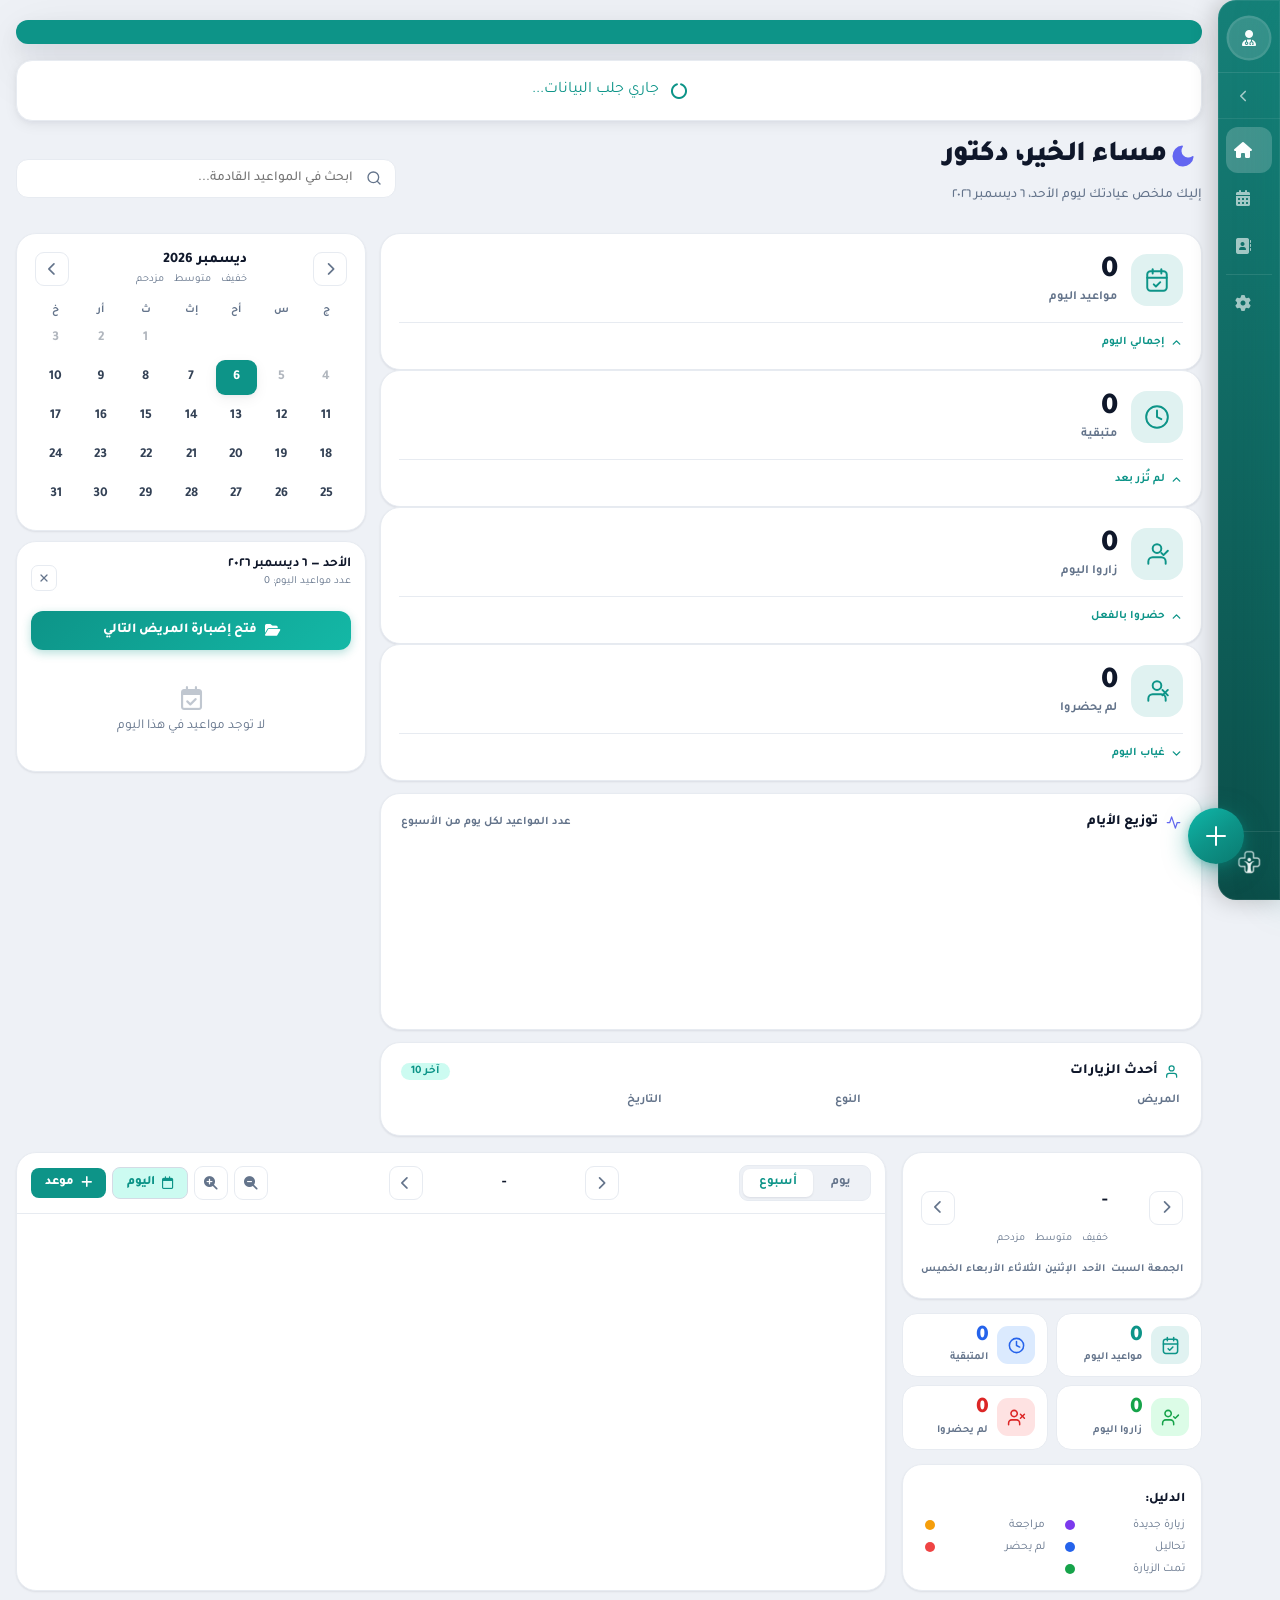
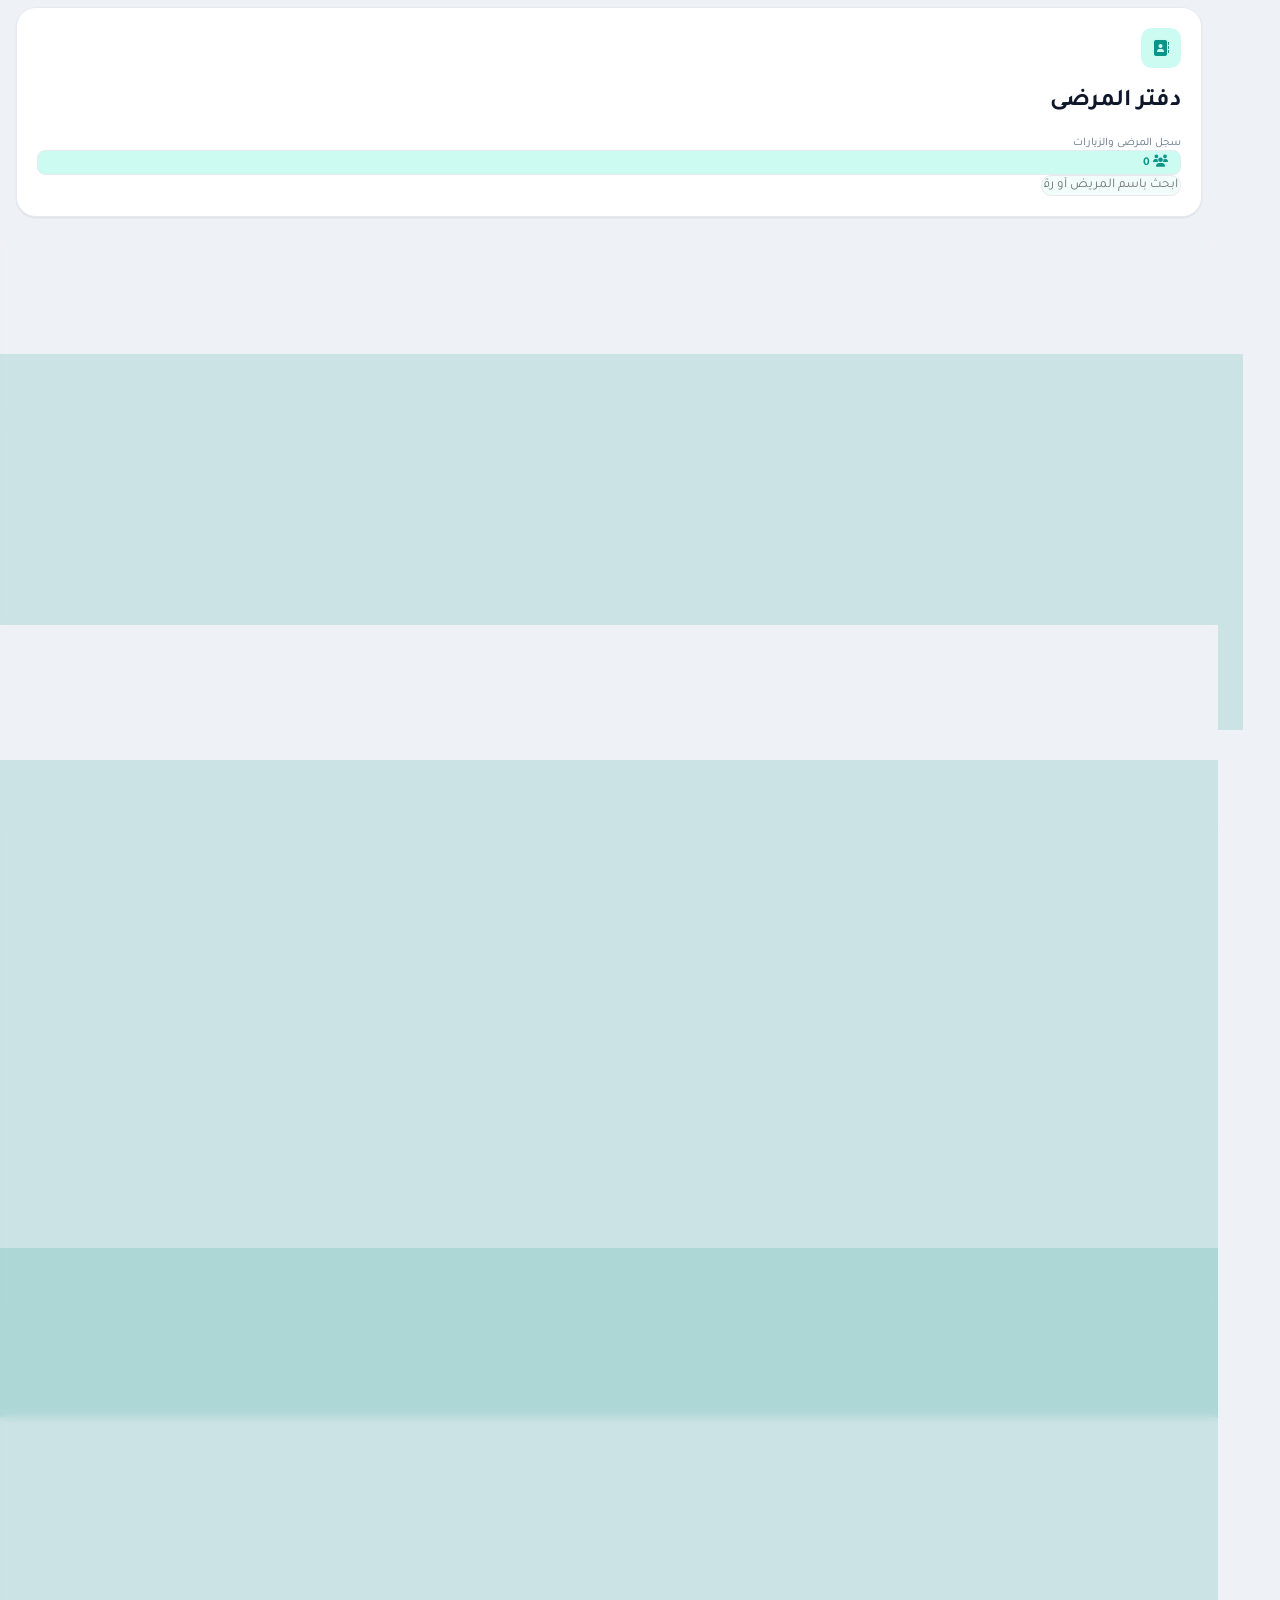
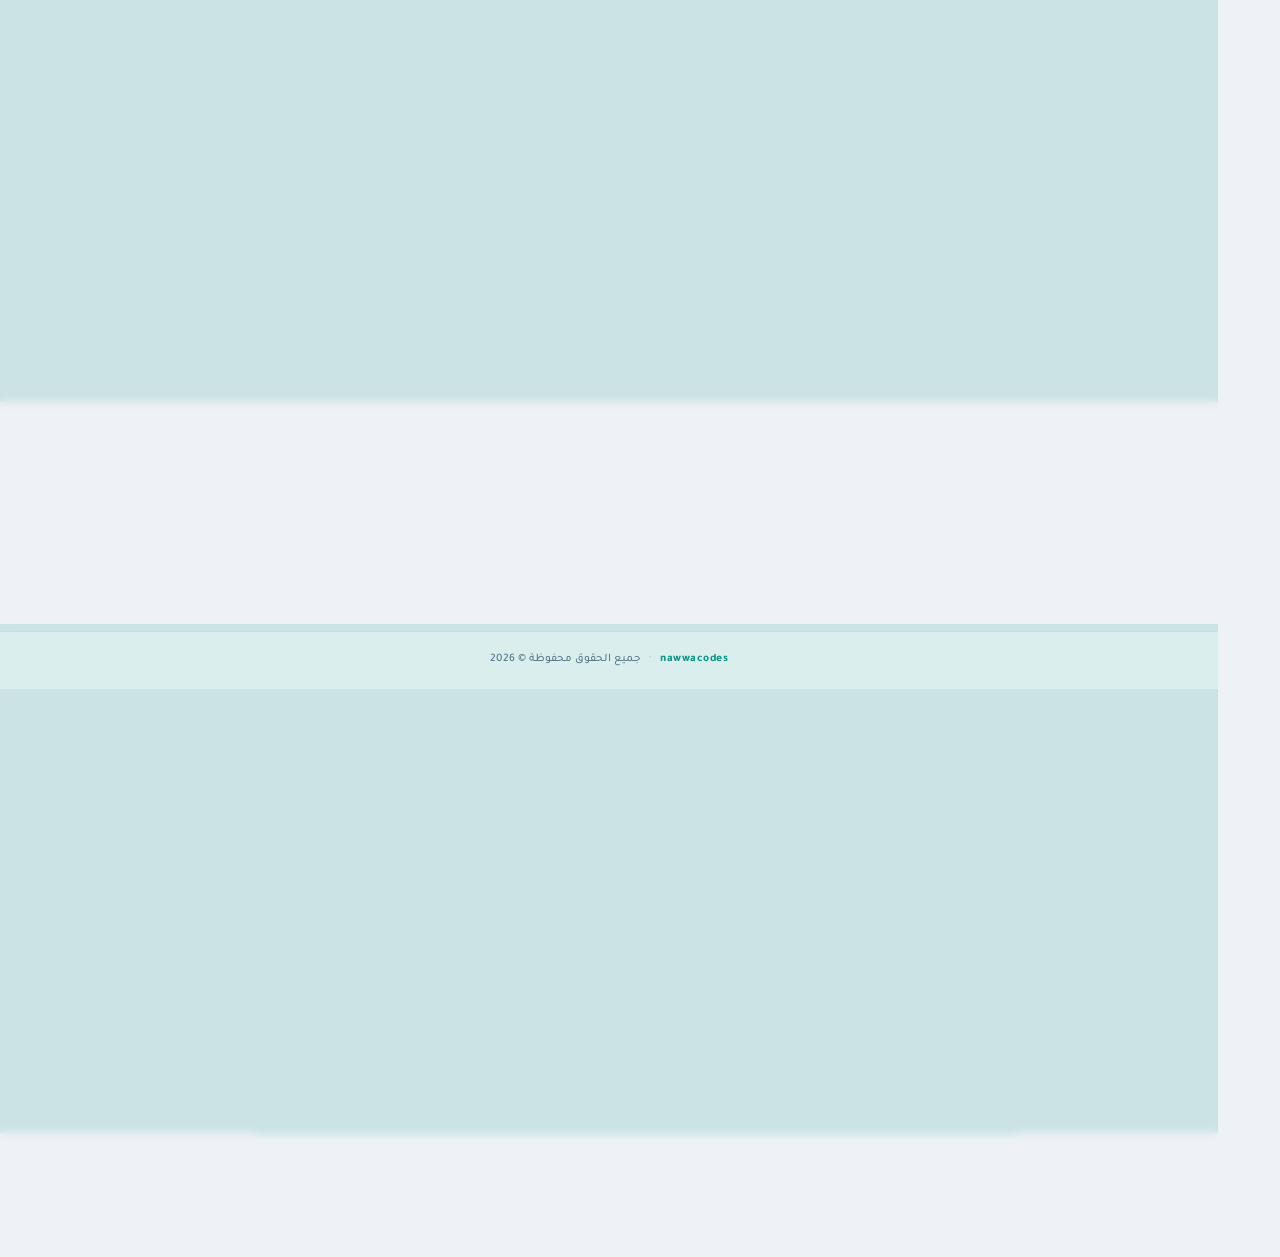
==== app.html @ 20d08554 "Add files via upload" ====
﻿<!DOCTYPE html>
<html lang="ar" dir="rtl">
<head>
  <meta charset="UTF-8" />
  <meta name="viewport" content="width=device-width,initial-scale=1.0, maximum-scale=1.0, user-scalable=yes" />
  <title>DocBook — لوحة الطبيب</title>
  <meta name="theme-color" content="#0d9488" />
  
  <script src="https://cdn.tailwindcss.com"></script>
  <link rel="preconnect" href="https://fonts.googleapis.com">
  <link rel="preconnect" href="https://fonts.gstatic.com" crossorigin>
  <link href="https://fonts.googleapis.com/css2?family=Tajawal:wght@300;400;500;700;800&family=IBM+Plex+Sans+Arabic:wght@400;500;600&family=DM+Mono:wght@400;500&family=Space+Mono:wght@400;700&family=Montserrat:wght@700;800&family=Roboto:wght@300;400&display=swap" rel="stylesheet">
  <link rel="stylesheet" href="https://cdnjs.cloudflare.com/ajax/libs/font-awesome/6.4.0/css/all.min.css"/>
  
  <link rel="stylesheet" href="styles.css">

  <!-- ═══════════════ PWA — DocBook ═══════════════ -->
  <meta name="application-name" content="DocBook" />
  <meta name="apple-mobile-web-app-capable" content="yes" />
  <meta name="apple-mobile-web-app-status-bar-style" content="black-translucent" />
  <meta name="apple-mobile-web-app-title" content="DocBook" />
  <meta name="mobile-web-app-capable" content="yes" />
  <meta name="msapplication-TileColor" content="#0d9488" />
  <meta name="description" content="DocBook — نظام حجز المواعيد الطبية | لوحة الطبيب" />
  
  
  <!-- ════════════════════════════════════════════ -->


  <link rel="apple-touch-icon" sizes="192x192" href="./icon-192.jpg"/>
  <link rel="manifest" href="./manifest.json"/>


  <!-- ═══════ Firebase SDK ═══════ -->
  <script type="module">
    import { initializeApp } from 'https://www.gstatic.com/firebasejs/10.12.0/firebase-app.js';
    import { getAuth, signInWithEmailAndPassword, signInAnonymously, signOut, onAuthStateChanged, browserLocalPersistence, setPersistence }
      from 'https://www.gstatic.com/firebasejs/10.12.0/firebase-auth.js';
    import { getFirestore, initializeFirestore, persistentLocalCache, persistentMultipleTabManager,
             doc, collection, getDoc, setDoc, updateDoc, deleteDoc,
             onSnapshot, getDocs, limit, addDoc, query, where, orderBy, serverTimestamp, writeBatch }
      from 'https://www.gstatic.com/firebasejs/10.12.0/firebase-firestore.js';

    const firebaseConfig = {
      apiKey:            "AIzaSyALjoxDqMB0W1Iq2ZOJvVviqg7ZNEnITF4",
      authDomain:        "testdoc-abc01.firebaseapp.com",
      projectId:         "testdoc-abc01",
      storageBucket:     "testdoc-abc01.firebasestorage.app",
      messagingSenderId: "790469564348",
      appId:             "1:790469564348:web:0a5b58912300acc7b03db9",
      measurementId:     "G-MDN0P4JYG7"
    };

    const _app  = initializeApp(firebaseConfig);
    const _auth = getAuth(_app);
    // كاش محلّي دائم (IndexedDB) — يقلّل القراءات؛ مع fallback آمن
    let _db;
    try {
      _db = initializeFirestore(_app, { localCache: persistentLocalCache({ tabManager: persistentMultipleTabManager() }), experimentalAutoDetectLongPolling: true });
    } catch (e) {
      _db = getFirestore(_app);
    }
    window._fb = {
      auth: _auth, db: _db,
      signIn:  (email, pass) => setPersistence(_auth, browserLocalPersistence).catch(function(){}).then(function(){ return signInWithEmailAndPassword(_auth, email, pass); }),
      signInAnon: ()         => signInAnonymously(_auth),
      signOut: ()            => signOut(_auth),
      onAuth:  (cb)          => onAuthStateChanged(_auth, cb),
      col:        (...p)     => collection(_db, ...p),
      docRef:     (...p)     => doc(_db, ...p),
      getDoc:     (...p)     => getDoc(doc(_db, ...p)),
      setDoc:     (ref, d, opts) => opts ? setDoc(ref, d, opts) : setDoc(ref, d),
      updateDoc:  (ref, d)   => updateDoc(ref, d),
      deleteDoc:  (ref)      => deleteDoc(ref),
      addDoc:     (ref, d)   => addDoc(ref, d),
      onSnapshot, getDocs, limit, query, where, orderBy, serverTimestamp,
      batch: () => writeBatch(_db),
    };
    // الحفظ المحلّي هو الافتراضي أصلاً — نضبطه في الخلفية دون انتظار حتى لا يتعلّق الدخول أبداً
    setPersistence(_auth, browserLocalPersistence).catch(function(){});
    window._fbReady = true;
    window.dispatchEvent(new Event('fbReady'));
  </script>
</head>
<body>
  <div id="loginOverlay" style="position:fixed;inset:0;z-index:9999;background:linear-gradient(145deg,#f0fdfa,#ccfbf1);display:none;align-items:center;justify-content:center;padding:20px;font-family:'Tajawal',sans-serif;">
    <div style="background:white;border-radius:28px;box-shadow:0 24px 72px rgba(13,148,136,.18);padding:40px 32px 36px;width:100%;max-width:420px;animation:loginCardIn .5s cubic-bezier(.34,1.56,.64,1);">
      <div style="text-align:center;margin-bottom:28px;">
        <div style="display:inline-flex;width:90px;height:90px;border-radius:24px;background:linear-gradient(135deg,#0d9488,#14b8a6);margin-bottom:16px;overflow:hidden;"><img src="./icon-192.jpg" style="width:90px;height:90px;object-fit:cover;" onerror="this.style.display='none'"/></div>
        <div style="font-size:1.7rem;font-weight:800;color:#0d9488;">DocBook</div>
        <div style="font-size:.85rem;font-weight:600;color:#5f9ea0;margin-top:4px;">لوحة الطبيب</div>
      </div>
      <div id="loginForm">
        <div style="margin-bottom:16px;"><label style="display:block;font-size:.82rem;font-weight:700;color:#134e4a;margin-bottom:7px;">البريد الإلكتروني</label><input id="loginUser" type="email" placeholder="example@gmail.com" dir="ltr" style="width:100%;padding:13px 16px;border:2px solid #b2f5ea;border-radius:14px;font-size:.9rem;outline:none;box-sizing:border-box;font-family:inherit;background:#f0fdfa;" onfocus="this.style.borderColor='#0d9488'" onblur="this.style.borderColor='#b2f5ea'"/></div>
        <div style="margin-bottom:10px;"><label style="display:block;font-size:.82rem;font-weight:700;color:#134e4a;margin-bottom:7px;">كلمة المرور</label><div style="display:flex;align-items:center;gap:8px;"><input id="loginPassword" type="password" placeholder="••••••••" dir="ltr" style="flex:1;padding:13px 16px;border:2px solid #b2f5ea;border-radius:14px;font-size:.9rem;outline:none;box-sizing:border-box;font-family:inherit;background:#f0fdfa;" onfocus="this.style.borderColor='#0d9488'" onblur="this.style.borderColor='#b2f5ea'"/><button type="button" onclick="var i=document.getElementById('loginPassword');i.type=i.type==='password'?'text':'password';this.querySelector('svg').style.opacity=i.type==='text'?'1':'0.45';" style="flex-shrink:0;width:40px;height:40px;border-radius:12px;border:2px solid #b2f5ea;background:#f0fdfa;cursor:pointer;display:flex;align-items:center;justify-content:center;transition:border-color .15s;" onmouseover="this.style.borderColor='#0d9488'" onmouseout="this.style.borderColor='#b2f5ea'"><svg xmlns="http://www.w3.org/2000/svg" width="18" height="18" viewBox="0 0 24 24" fill="none" stroke="#0d9488" stroke-width="2" stroke-linecap="round" stroke-linejoin="round" style="opacity:.45;transition:opacity .15s;"><path d="M1 12s4-8 11-8 11 8 11 8-4 8-11 8-11-8-11-8z"/><circle cx="12" cy="12" r="3"/></svg></button></div></div>
        <div id="loginError" style="display:none;background:#fee2e2;border-radius:10px;padding:10px;font-size:.8rem;color:#dc2626;margin-bottom:12px;text-align:center;"></div>
        <button onclick="doLocalLogin()" id="loginBtn" style="width:100%;padding:14px;background:linear-gradient(135deg,#0d9488,#14b8a6);color:white;border:none;border-radius:14px;font-family:inherit;font-size:.95rem;font-weight:800;cursor:pointer;">تسجيل الدخول</button>
      </div>
      <div id="loginVerifying" style="display:none;text-align:center;padding:18px 0;">
        <div class="login-spinner"></div>
        <div style="font-size:.95rem;font-weight:800;color:#0d9488;margin-top:18px;">جارٍ التحقق من البيانات...</div>
        <div style="font-size:.78rem;font-weight:600;color:#5f9ea0;margin-top:6px;">يرجى الانتظار قليلاً</div>
      </div>
    </div>
  </div>
  <div class="orb orb-1"></div>
  <div class="orb orb-2"></div>
  <div class="orb orb-3"></div>

  <main style="max-width:100%;padding:20px 16px;display:flex;flex-direction:column;gap:20px;flex:1 0 auto;">

    <!-- هيدر الموبايل: الشعار يميناً، البحث والإعدادات يساراً -->
    <header class="mobile-topbar">
      <div class="mtb-brand">
        <div class="mtb-avatar" id="mtbAvatar"><i class="fas fa-user-md"></i></div>
        <div style="min-width:0;display:flex;flex-direction:column;">
          <span class="mtb-name" id="mtbName">لوحة الطبيب</span>
          <span class="mtb-date" id="mtbDate"></span>
        </div>
      </div>
      <div style="display:flex;align-items:center;gap:8px;">
        <button class="mtb-btn" onclick="mobileHeaderSearch()" title="بحث في المواعيد القادمة">
          <svg width="18" height="18" viewBox="0 0 24 24" fill="none" stroke="currentColor" stroke-width="2" stroke-linecap="round" stroke-linejoin="round"><circle cx="11" cy="11" r="8"/><line x1="21" y1="21" x2="16.65" y2="16.65"/></svg>
        </button>
        <button class="mtb-btn" onclick="openSettingsModal()" title="الإعدادات">
          <svg width="18" height="18" viewBox="0 0 24 24" fill="none" stroke="currentColor" stroke-width="2" stroke-linecap="round" stroke-linejoin="round"><circle cx="12" cy="12" r="3"/><path d="M19.4 15a1.65 1.65 0 0 0 .33 1.82l.06.06a2 2 0 1 1-2.83 2.83l-.06-.06a1.65 1.65 0 0 0-1.82-.33 1.65 1.65 0 0 0-1 1.51V21a2 2 0 0 1-4 0v-.09A1.65 1.65 0 0 0 9 19.4a1.65 1.65 0 0 0-1.82.33l-.06.06a2 2 0 1 1-2.83-2.83l.06-.06a1.65 1.65 0 0 0 .33-1.82 1.65 1.65 0 0 0-1.51-1H3a2 2 0 0 1 0-4h.09A1.65 1.65 0 0 0 4.6 9a1.65 1.65 0 0 0-.33-1.82l-.06-.06a2 2 0 1 1 2.83-2.83l.06.06a1.65 1.65 0 0 0 1.82.33H9a1.65 1.65 0 0 0 1-1.51V3a2 2 0 0 1 4 0v.09a1.65 1.65 0 0 0 1 1.51 1.65 1.65 0 0 0 1.82-.33l.06-.06a2 2 0 1 1 2.83 2.83l-.06.06a1.65 1.65 0 0 0-.33 1.82V9a1.65 1.65 0 0 0 1.51 1H21a2 2 0 0 1 0 4h-.09a1.65 1.65 0 0 0-1.51 1z"/></svg>
        </button>
      </div>
    </header>

    <!-- ====== FULL-HEIGHT COLLAPSIBLE RAIL ====== -->
    <nav class="rail" id="mainRail" role="navigation" aria-label="التنقل الرئيسي">

      <!-- صورة الطبيب + الاسم -->
      <div class="rail-profile">
        <div class="rail-avatar" id="sidebarDoctorAvatar"><i class="fas fa-user-md"></i></div>
        <div class="rail-profile-info">
          <div class="rail-profile-name" id="sidebarDoctorName">لوحة الطبيب</div>
          <div class="rail-profile-date" id="sidebarDoctorDate">اليوم، التاريخ</div>
        </div>
      </div>

      <!-- زر الطي / الفتح -->
      <button class="rail-toggle" onclick="toggleRail()" data-tip="طي / فتح" aria-label="طي / فتح القائمة">
        <div class="rail-toggle-icon">
          <svg id="railArrowIcon" width="18" height="18" viewBox="0 0 24 24" fill="none" stroke="currentColor" stroke-width="2.2" stroke-linecap="round" stroke-linejoin="round" style="transition:transform .3s cubic-bezier(.4,0,.2,1);">
            <polyline points="15 18 9 12 15 6"/>
          </svg>
        </div>
      </button>

      <!-- عناصر التنقل -->
      <div class="rail-nav">
        <button class="rail-nav-btn sidebar-item active" id="sidebarHome" data-tip="الرئيسية" aria-label="الصفحة الرئيسية">
          <div class="rail-nav-icon"><i class="fas fa-house"></i></div>
          <div class="rail-nav-label">
            <span class="rail-nav-label-main">الصفحة الرئيسية</span>
            <span class="rail-nav-label-sub">لمحة عن يومك</span>
          </div>
        </button>
        <button class="rail-nav-btn sidebar-item" id="sidebarCalendar" data-tip="المواعيد" aria-label="المواعيد المؤكدة">
          <div class="rail-nav-icon"><i class="fas fa-calendar-alt"></i></div>
          <div class="rail-nav-label">
            <span class="rail-nav-label-main">المواعيد المؤكدة</span>
            <span class="rail-nav-label-sub">الروزنامة اليومية</span>
          </div>
        </button>
        <button class="rail-nav-btn sidebar-item" id="sidebarPatients" data-tip="المرضى" aria-label="دفتر المرضى">
          <div class="rail-nav-icon"><i class="fas fa-address-book"></i></div>
          <div class="rail-nav-label">
            <span class="rail-nav-label-main">دفتر المرضى</span>
            <span class="rail-nav-label-sub">سجل المرضى والزيارات</span>
          </div>
        </button>
        <div class="rail-divider"></div>
        <button class="rail-nav-btn sidebar-item" id="sidebarSettingsBtn" onclick="openSettingsModal()" data-tip="الإعدادات" aria-label="الإعدادات">
          <div class="rail-nav-icon"><i class="fas fa-cog"></i></div>
          <div class="rail-nav-label">
            <span class="rail-nav-label-main">الإعدادات</span>
            <span class="rail-nav-label-sub">ضبط التطبيق</span>
          </div>
        </button>
      </div>

      <!-- أسفل: DocBook -->
      <div class="rail-bottom">
        <div class="rail-bottom-icon">
          <img src="./logo.png" style="width:42px;height:42px;object-fit:contain;filter:brightness(0) invert(1);" alt="DocBook" onerror="this.style.display='none'">
        </div>
        <div class="rail-bottom-text">
          <span class="rail-bottom-text-name">DocBook</span>
          <span class="rail-bottom-text-sub">Smart Clinic Management</span>
        </div>
      </div>

    </nav>

    <div class="content-area">
      <div id="toast" class="toast hidden fixed top-4 left-1/2 -translate-x-1/2 z-50 w-11/12 max-w-md">
        <div id="toastContent" style="padding:12px 16px;border-radius:16px;box-shadow:var(--shadow-lg);font-weight:700;font-size:.875rem;display:flex;align-items:center;gap:12px;background:var(--primary);color:white"></div>
      </div>

      <div id="loader" class="hidden">
        <div style="background:var(--surface);border:1.5px solid var(--border);border-radius:16px;padding:20px;display:flex;align-items:center;gap:12px;justify-content:center;box-shadow:var(--shadow)">
          <i class="fas fa-circle-notch fa-spin text-lg" style="color:var(--primary)"></i>
          <span class="font-bold" style="color:var(--primary)">جاري جلب البيانات...</span>
        </div>
      </div>

      <!-- قسم الروزنامة -->
      <!-- قسم الصفحة الرئيسية -->
      <section id="homeSection">
        <div style="display:flex;flex-direction:column;gap:12px;">

          <!-- ① الترحيب -->
          <div style="display:flex;align-items:center;justify-content:space-between;gap:16px;padding:2px 0 4px 0;flex-wrap:wrap;">
            <div>
              <h1 id="homeGreeting" style="font-size:clamp(1.3rem,3vw,1.8rem);font-weight:900;color:var(--text-primary);margin:0;line-height:1.2;letter-spacing:-0.5px;">صباح الخير دكتور 👋</h1>
              <p id="homeDateLabel" style="font-size:.85rem;color:var(--text-muted);margin-top:4px;font-weight:500;">-</p>
            </div>
            <!-- خانة البحث العالمي -->
            <div id="globalSearchWrap" style="position:relative;min-width:260px;max-width:380px;flex:1;">
              <div style="position:relative;display:flex;align-items:center;">
                <svg width="16" height="16" viewBox="0 0 24 24" fill="none" stroke="var(--text-muted)" stroke-width="2" stroke-linecap="round" stroke-linejoin="round" style="position:absolute;right:14px;pointer-events:none;z-index:1;flex-shrink:0;">
                  <circle cx="11" cy="11" r="8"/><line x1="21" y1="21" x2="16.65" y2="16.65"/>
                </svg>
                <input id="globalSearchInput" type="text" placeholder="ابحث في المواعيد القادمة..." autocomplete="off"
                  style="width:100%;padding:10px 42px 10px 14px;border-radius:12px;border:1.5px solid var(--border);background:var(--surface);color:var(--text-primary);font-family:inherit;font-size:.85rem;font-weight:500;outline:none;transition:border-color .2s,box-shadow .2s;box-sizing:border-box;"
                  onfocus="this.style.borderColor='var(--primary)';this.style.boxShadow='0 0 0 3px var(--primary-faint)'"
                  onblur="this.style.borderColor='var(--border)';this.style.boxShadow='none'"
                >
              </div>
              <!-- نتائج البحث -->
              <div id="globalSearchResults" style="display:none;position:absolute;top:calc(100% + 6px);right:0;left:0;background:var(--surface);border:1.5px solid var(--border);border-radius:14px;box-shadow:0 8px 32px rgba(0,0,0,.13);z-index:9999;max-height:320px;overflow-y:auto;"></div>
            </div>
          </div>

          <!-- layout ثنائي: يسار=بطاقات+رسوم | يمين=روزنامة+تفاصيل -->
          <div id="homeTwoCol" style="display:grid;grid-template-columns:1fr;gap:14px;align-items:start;">

            <!-- العمود الأيسر -->
            <div id="homeLeftCol" style="display:flex;flex-direction:column;gap:12px;">

          <!-- ② ٤ بطاقات ملخص اليوم — MediCare Style -->
          <div class="grid grid-cols-2 lg:grid-cols-4 gap-3" id="homeSummaryGrid">

            <!-- مواعيد اليوم -->
            <div class="home-mini-card glass-card" style="padding:20px 18px;">
              <div style="display:flex;align-items:center;gap:14px;">
                <div style="width:52px;height:52px;border-radius:16px;background:#e0f2f1;flex-shrink:0;display:flex;align-items:center;justify-content:center;">
                  <svg width="26" height="26" viewBox="0 0 24 24" fill="none" stroke="#0d9488" stroke-width="1.8" stroke-linecap="round" stroke-linejoin="round">
                    <rect x="3" y="4" width="18" height="18" rx="3"/><line x1="16" y1="2" x2="16" y2="6"/><line x1="8" y1="2" x2="8" y2="6"/><line x1="3" y1="10" x2="21" y2="10"/><polyline points="9 16 11 18 15 14"/>
                  </svg>
                </div>
                <div>
                  <div id="homeStatTotal" style="font-size:1.9rem;font-weight:900;color:var(--text-primary);line-height:1;letter-spacing:-1px;">0</div>
                  <div style="font-size:.78rem;color:var(--text-muted);font-weight:600;margin-top:3px;">مواعيد اليوم</div>
                </div>
              </div>
              <div style="margin-top:16px;padding-top:13px;border-top:1.5px solid var(--border);display:flex;align-items:center;gap:5px;">
                <svg width="13" height="13" viewBox="0 0 24 24" fill="none" stroke="#0d9488" stroke-width="2.5" stroke-linecap="round" stroke-linejoin="round"><polyline points="18 15 12 9 6 15"/></svg>
                <span style="font-size:.72rem;color:#0d9488;font-weight:700;">إجمالي اليوم</span>
              </div>
            </div>

            <!-- المتبقية -->
            <div class="home-mini-card glass-card" style="padding:20px 18px;">
              <div style="display:flex;align-items:center;gap:14px;">
                <div style="width:52px;height:52px;border-radius:16px;background:#e0f2f1;flex-shrink:0;display:flex;align-items:center;justify-content:center;">
                  <svg width="26" height="26" viewBox="0 0 24 24" fill="none" stroke="#0d9488" stroke-width="1.8" stroke-linecap="round" stroke-linejoin="round">
                    <circle cx="12" cy="12" r="10"/><polyline points="12 6 12 12 16 14"/>
                  </svg>
                </div>
                <div>
                  <div id="homeStatRemaining" style="font-size:1.9rem;font-weight:900;color:var(--text-primary);line-height:1;letter-spacing:-1px;">0</div>
                  <div style="font-size:.78rem;color:var(--text-muted);font-weight:600;margin-top:3px;">متبقية</div>
                </div>
              </div>
              <div style="margin-top:16px;padding-top:13px;border-top:1.5px solid var(--border);display:flex;align-items:center;gap:5px;">
                <svg width="13" height="13" viewBox="0 0 24 24" fill="none" stroke="#0d9488" stroke-width="2.5" stroke-linecap="round" stroke-linejoin="round"><polyline points="18 15 12 9 6 15"/></svg>
                <span style="font-size:.72rem;color:#0d9488;font-weight:700;">لم تُزر بعد</span>
              </div>
            </div>

            <!-- الحضور -->
            <div class="home-mini-card glass-card" style="padding:20px 18px;">
              <div style="display:flex;align-items:center;gap:14px;">
                <div style="width:52px;height:52px;border-radius:16px;background:#e0f2f1;flex-shrink:0;display:flex;align-items:center;justify-content:center;">
                  <svg width="26" height="26" viewBox="0 0 24 24" fill="none" stroke="#0d9488" stroke-width="1.8" stroke-linecap="round" stroke-linejoin="round">
                    <path d="M20 21v-2a4 4 0 0 0-4-4H8a4 4 0 0 0-4 4v2"/><circle cx="12" cy="7" r="4"/><polyline points="16 11 18 13 22 9"/>
                  </svg>
                </div>
                <div>
                  <div id="homeStatVisited" style="font-size:1.9rem;font-weight:900;color:var(--text-primary);line-height:1;letter-spacing:-1px;">0</div>
                  <div style="font-size:.78rem;color:var(--text-muted);font-weight:600;margin-top:3px;">زاروا اليوم</div>
                </div>
              </div>
              <div style="margin-top:16px;padding-top:13px;border-top:1.5px solid var(--border);display:flex;align-items:center;gap:5px;">
                <svg width="13" height="13" viewBox="0 0 24 24" fill="none" stroke="#0d9488" stroke-width="2.5" stroke-linecap="round" stroke-linejoin="round"><polyline points="18 15 12 9 6 15"/></svg>
                <span style="font-size:.72rem;color:#0d9488;font-weight:700;">حضروا بالفعل</span>
              </div>
            </div>

            <!-- الغياب -->
            <div class="home-mini-card glass-card" style="padding:20px 18px;">
              <div style="display:flex;align-items:center;gap:14px;">
                <div style="width:52px;height:52px;border-radius:16px;background:#e0f2f1;flex-shrink:0;display:flex;align-items:center;justify-content:center;">
                  <svg width="26" height="26" viewBox="0 0 24 24" fill="none" stroke="#0d9488" stroke-width="1.8" stroke-linecap="round" stroke-linejoin="round">
                    <path d="M20 21v-2a4 4 0 0 0-4-4H8a4 4 0 0 0-4 4v2"/><circle cx="12" cy="7" r="4"/><line x1="17" y1="11" x2="22" y2="16"/><line x1="22" y1="11" x2="17" y2="16"/>
                  </svg>
                </div>
                <div>
                  <div id="homeStatNoShow" style="font-size:1.9rem;font-weight:900;color:var(--text-primary);line-height:1;letter-spacing:-1px;">0</div>
                  <div style="font-size:.78rem;color:var(--text-muted);font-weight:600;margin-top:3px;">لم يحضروا</div>
                </div>
              </div>
              <div style="margin-top:16px;padding-top:13px;border-top:1.5px solid var(--border);display:flex;align-items:center;gap:5px;">
                <svg width="13" height="13" viewBox="0 0 24 24" fill="none" stroke="#0d9488" stroke-width="2.5" stroke-linecap="round" stroke-linejoin="round"><polyline points="6 9 12 15 18 9"/></svg>
                <span style="font-size:.72rem;color:#0d9488;font-weight:700;">غياب اليوم</span>
              </div>
            </div>

          </div>

          <!-- بطاقات الملخّص الموحّدة (موبايل فقط) -->
          <div id="homeStatsMobile">
            <div class="msum total"><div class="msum-ic"><svg width="19" height="19" viewBox="0 0 24 24" fill="none" stroke="#0d9488" stroke-width="1.9" stroke-linecap="round" stroke-linejoin="round"><rect x="3" y="4" width="18" height="18" rx="3"/><line x1="16" y1="2" x2="16" y2="6"/><line x1="8" y1="2" x2="8" y2="6"/><line x1="3" y1="10" x2="21" y2="10"/><polyline points="9 16 11 18 15 14"/></svg></div><div><div class="msum-n" id="msTotal">0</div><div class="msum-l">مواعيد اليوم</div></div></div>
            <div class="msum rem"><div class="msum-ic"><svg width="19" height="19" viewBox="0 0 24 24" fill="none" stroke="#2563eb" stroke-width="1.9" stroke-linecap="round" stroke-linejoin="round"><circle cx="12" cy="12" r="9"/><polyline points="12 7 12 12 16 14"/></svg></div><div><div class="msum-n" id="msRem">0</div><div class="msum-l">المتبقية</div></div></div>
            <div class="msum vis"><div class="msum-ic"><svg width="19" height="19" viewBox="0 0 24 24" fill="none" stroke="#16a34a" stroke-width="1.9" stroke-linecap="round" stroke-linejoin="round"><path d="M16 21v-2a4 4 0 0 0-4-4H6a4 4 0 0 0-4 4v2"/><circle cx="9" cy="7" r="4"/><polyline points="16 11 18 13 22 9"/></svg></div><div><div class="msum-n" id="msVis">0</div><div class="msum-l">زاروا اليوم</div></div></div>
            <div class="msum abs"><div class="msum-ic"><svg width="19" height="19" viewBox="0 0 24 24" fill="none" stroke="#dc2626" stroke-width="1.9" stroke-linecap="round" stroke-linejoin="round"><path d="M16 21v-2a4 4 0 0 0-4-4H6a4 4 0 0 0-4 4v2"/><circle cx="9" cy="7" r="4"/><line x1="17" y1="8" x2="22" y2="13"/><line x1="22" y1="8" x2="17" y2="13"/></svg></div><div><div class="msum-n" id="msAbs">0</div><div class="msum-l">لم يحضروا</div></div></div>
          </div>


              <!-- توزيع الأيام — مخطط أعمدة -->
              <div class="glass-card" id="homeDayDistCard">
                <div style="display:flex;align-items:center;justify-content:space-between;margin-bottom:12px;">
                  <h3 style="font-size:.88rem;font-weight:800;color:var(--text-primary);margin:0;display:flex;align-items:center;gap:8px;">
                    <svg width="15" height="15" viewBox="0 0 24 24" fill="none" stroke="#6366f1" stroke-width="2" stroke-linecap="round" stroke-linejoin="round"><polyline points="22 12 18 12 15 21 9 3 6 12 2 12"/></svg>
                    توزيع الأيام
                  </h3>
                  <span style="font-size:.72rem;color:var(--text-muted);font-weight:600;">عدد المواعيد لكل يوم من الأسبوع</span>
                </div>
                <div id="homeWeekdayBarsWrap" style="display:block;width:100%;height:160px;position:relative;"></div>
                <div id="homeWeekdayBarsLabels" style="display:flex;gap:6px;margin-top:6px;direction:ltr;"></div>
              </div>

              <!-- أحدث الزيارات (بعرض كامل بعد إزالة توزيع الزيارات) -->
              <div class="grid grid-cols-1 gap-3" id="homeDistRow" style="gap:12px;">

                <!-- أحدث الزيارات (10 فقط) -->
                <div class="glass-card" id="homeRecentCard">
                  <div style="display:flex;align-items:center;justify-content:space-between;margin-bottom:12px;">
                    <h3 style="font-size:.88rem;font-weight:800;color:var(--text-primary);margin:0;display:flex;align-items:center;gap:8px;">
                      <svg width="15" height="15" viewBox="0 0 24 24" fill="none" stroke="var(--primary)" stroke-width="2" stroke-linecap="round" stroke-linejoin="round"><path d="M17 21v-2a4 4 0 0 0-4-4H5a4 4 0 0 0-4 4v2"/><circle cx="9" cy="7" r="4"/></svg>
                      أحدث الزيارات
                    </h3>
                    <span style="font-size:.72rem;background:var(--primary-light);color:var(--primary);padding:2px 10px;border-radius:20px;font-weight:700;">آخر 10</span>
                  </div>
                  <div style="overflow-y:auto;max-height:200px;">
                    <table style="width:100%;font-size:.82rem;border-collapse:collapse;">
                      <thead><tr>
                        <th style="text-align:right;color:var(--text-muted);font-weight:700;padding-bottom:8px;font-size:.75rem;">المريض</th>
                        <th style="text-align:right;color:var(--text-muted);font-weight:700;padding-bottom:8px;font-size:.75rem;">النوع</th>
                        <th style="text-align:right;color:var(--text-muted);font-weight:700;padding-bottom:8px;font-size:.75rem;">التاريخ</th>
                      </tr></thead>
                      <tbody id="homeRecentVisitsTable"></tbody>
                    </table>
                  </div>
                </div>

              </div>

          <!-- ⑨ تنبيهات النظام -->
          <div id="homeAlertsWrap" style="display:none;flex-direction:column;gap:8px;"></div>

            </div><!-- /homeLeftCol -->

            <!-- العمود الأيمن: الروزنامة + تفاصيل اليوم -->
            <div id="homeRightCol" style="display:flex;flex-direction:column;gap:12px;position:sticky;top:16px;">
          <!-- ④ الروزنامة الرئيسية مع لوحة اليوم -->
          <div id="homeCalendarSection" style="display:flex;flex-direction:column;gap:10px;">
            <div class="compact-calendar-container" style="flex:0 0 auto;padding:18px;">
                <div class="compact-calendar-header" style="margin-bottom:14px;">
                  <button id="homePrevMonthBtn" class="compact-nav-btn" style="width:34px;height:34px;font-size:.85rem;"><i class="fas fa-chevron-right"></i></button>
                  <div class="text-center">
                    <h3 id="homeCurrentMonth" style="font-size:.9rem;font-weight:800;color:var(--text-primary);margin:0 0 3px 0;">-</h3>
                    <div class="density-legend" style="font-size:.68rem;gap:10px;">
                      <div class="flex items-center gap-1"><div class="w-2 h-2 rounded-full compact-dot-low"></div><span>خفيف</span></div>
                      <div class="flex items-center gap-1"><div class="w-2 h-2 rounded-full compact-dot-medium"></div><span>متوسط</span></div>
                      <div class="flex items-center gap-1"><div class="w-2 h-2 rounded-full compact-dot-high"></div><span>مزدحم</span></div>
                    </div>
                  </div>
                  <button id="homeNextMonthBtn" class="compact-nav-btn" style="width:34px;height:34px;font-size:.85rem;"><i class="fas fa-chevron-left"></i></button>
                </div>
                <div class="compact-calendar-grid mb-1" style="gap:4px;">
                  <div class="compact-calendar-day-name" style="font-size:.68rem;padding:4px 0;">ج</div><div class="compact-calendar-day-name" style="font-size:.68rem;padding:4px 0;">س</div><div class="compact-calendar-day-name" style="font-size:.68rem;padding:4px 0;">أح</div>
                  <div class="compact-calendar-day-name" style="font-size:.68rem;padding:4px 0;">إث</div><div class="compact-calendar-day-name" style="font-size:.68rem;padding:4px 0;">ث</div><div class="compact-calendar-day-name" style="font-size:.68rem;padding:4px 0;">أر</div><div class="compact-calendar-day-name" style="font-size:.68rem;padding:4px 0;">خ</div>
                </div>
                <div id="homeCalGrid" class="compact-calendar-grid" style="gap:4px;"></div>
              </div>

              <!-- لوحة تفاصيل اليوم — تظهر أسفل الروزنامة عند الضغط على يوم -->
              <div id="homeDayPanel" class="glass-card" style="display:none;padding:14px;">
                <div style="display:flex;align-items:center;justify-content:space-between;gap:8px;margin-bottom:12px;">
                  <div>
                    <h3 id="homePanelTitle" style="font-weight:700;font-size:.85rem;color:var(--text-primary);margin:0;">-</h3>
                    <p id="homePanelCount" style="font-size:.68rem;color:var(--text-muted);margin-top:2px;">عدد المواعيد: 0</p>
                  </div>
                  <button onclick="document.getElementById('homeDayPanel').style.display='none'" style="width:26px;height:26px;border-radius:7px;border:1.5px solid var(--border);background:var(--surface);color:var(--text-muted);cursor:pointer;display:flex;align-items:center;justify-content:center;">
                    <svg width="12" height="12" viewBox="0 0 24 24" fill="none" stroke="currentColor" stroke-width="2.5" stroke-linecap="round"><line x1="18" y1="6" x2="6" y2="18"/><line x1="6" y1="6" x2="18" y2="18"/></svg>
                  </button>
                </div>
                <!-- زر مثبّت بالأعلى: فتح إضبارة المريض التالي (أقرب موعد) -->
                <div style="position:sticky; top:0; z-index:5; background:var(--surface); padding-bottom:10px; margin-bottom:4px;">
                  <button onclick="openNextPatientChart()" title="يفتح إضبارة المريض صاحب أقرب موعد قادم"
                    style="width:100%;display:inline-flex;align-items:center;justify-content:center;gap:8px;padding:11px 16px;border:none;border-radius:12px;background:linear-gradient(135deg,#0d9488,#14b8a6);color:#fff;font-family:inherit;font-weight:800;font-size:.85rem;cursor:pointer;box-shadow:0 3px 10px rgba(13,148,136,.3);transition:transform .15s,box-shadow .15s;"
                    onmouseover="this.style.transform='translateY(-1px)';this.style.boxShadow='0 5px 14px rgba(13,148,136,.4)'"
                    onmouseout="this.style.transform='';this.style.boxShadow='0 3px 10px rgba(13,148,136,.3)'">
                    <i class="fas fa-folder-open"></i>
                    فتح إضبارة المريض التالي
                  </button>
                </div>
                <div id="homeDayAgenda" style="display:flex;flex-direction:column;gap:14px;"></div>
                <!-- عناصر مخفية للتوافق -->
                <div style="display:none;"><span id="homePanelMorningCount"></span><div id="homePanelMorning"></div><span id="homePanelEveningCount"></span><div id="homePanelEvening"></div></div>
              </div>
          </div>

          <!-- الدليل (موبايل فقط) — تحت المواعيد وفوق أحدث الزيارات -->
          <div id="homeMobileLegend" class="glass-card" style="padding:14px 16px;">
            <p style="font-weight:800; font-size:.82rem; color:var(--text-primary); margin:0 0 10px;">الدليل:</p>
            <div style="display:grid; grid-template-columns:1fr 1fr; gap:8px 14px;">
              <div class="cal-legend-row"><span>زيارة جديدة</span><span class="cal-legend-dot" style="background:#7c3aed;"></span></div>
              <div class="cal-legend-row"><span>مراجعة</span><span class="cal-legend-dot" style="background:#f59e0b;"></span></div>
              <div class="cal-legend-row"><span>تحاليل</span><span class="cal-legend-dot" style="background:#2563eb;"></span></div>
              <div class="cal-legend-row"><span>لم يحضر</span><span class="cal-legend-dot" style="background:#ef4444;"></span></div>
              <div class="cal-legend-row"><span>تمت الزيارة</span><span class="cal-legend-dot" style="background:#16a34a;"></span></div>
            </div>
          </div>
            </div><!-- /homeRightCol -->

          </div><!-- /homeTwoCol -->

        </div>
      </section>

      <section id="calendarSection" class="hidden">

        <div style="display:flex; flex-wrap:wrap; gap:16px; align-items:flex-start;">

          <!-- ===== العمود الجانبي: روزنامة شهرية + الدليل ===== -->
          <aside style="width:100%; max-width:300px; flex-shrink:0; display:flex; flex-direction:column; gap:14px;">
            <div class="compact-calendar-container">
              <div class="compact-calendar-header">
                <button id="prevMonthBtn" class="compact-nav-btn"><i class="fas fa-chevron-right"></i></button>
                <div class="text-center">
                  <h3 id="currentMonth" class="text-base font-bold mb-1" style="color:var(--text-primary)">-</h3>
                  <div class="density-legend">
                    <div class="flex items-center gap-1"><div class="w-2 h-2 rounded-full compact-dot-low"></div><span>خفيف</span></div>
                    <div class="flex items-center gap-1"><div class="w-2 h-2 rounded-full compact-dot-medium"></div><span>متوسط</span></div>
                    <div class="flex items-center gap-1"><div class="w-2 h-2 rounded-full compact-dot-high"></div><span>مزدحم</span></div>
                  </div>
                </div>
                <button id="nextMonthBtn" class="compact-nav-btn"><i class="fas fa-chevron-left"></i></button>
              </div>
              <div class="compact-calendar-grid mb-2">
                <div class="compact-calendar-day-name">الجمعة</div><div class="compact-calendar-day-name">السبت</div><div class="compact-calendar-day-name">الأحد</div>
                <div class="compact-calendar-day-name">الإثنين</div><div class="compact-calendar-day-name">الثلاثاء</div><div class="compact-calendar-day-name">الأربعاء</div><div class="compact-calendar-day-name">الخميس</div>
              </div>
              <div id="calendarGrid" class="compact-calendar-grid"></div>
            </div>

            <!-- بطاقات إحصائية اليوم (أسفل الروزنامة، أعلى الدليل) -->
            <div style="display:grid; grid-template-columns:1fr 1fr; gap:8px;">
              <div class="msum total"><div class="msum-ic"><svg width="19" height="19" viewBox="0 0 24 24" fill="none" stroke="#0d9488" stroke-width="1.9" stroke-linecap="round" stroke-linejoin="round"><rect x="3" y="4" width="18" height="18" rx="3"/><line x1="16" y1="2" x2="16" y2="6"/><line x1="8" y1="2" x2="8" y2="6"/><line x1="3" y1="10" x2="21" y2="10"/><polyline points="9 16 11 18 15 14"/></svg></div><div><div class="msum-n" id="calStatTotal">0</div><div class="msum-l">مواعيد اليوم</div></div></div>
              <div class="msum rem"><div class="msum-ic"><svg width="19" height="19" viewBox="0 0 24 24" fill="none" stroke="#2563eb" stroke-width="1.9" stroke-linecap="round" stroke-linejoin="round"><circle cx="12" cy="12" r="9"/><polyline points="12 7 12 12 16 14"/></svg></div><div><div class="msum-n" id="calStatRem">0</div><div class="msum-l">المتبقية</div></div></div>
              <div class="msum vis"><div class="msum-ic"><svg width="19" height="19" viewBox="0 0 24 24" fill="none" stroke="#16a34a" stroke-width="1.9" stroke-linecap="round" stroke-linejoin="round"><path d="M16 21v-2a4 4 0 0 0-4-4H6a4 4 0 0 0-4 4v2"/><circle cx="9" cy="7" r="4"/><polyline points="16 11 18 13 22 9"/></svg></div><div><div class="msum-n" id="calStatVis">0</div><div class="msum-l">زاروا اليوم</div></div></div>
              <div class="msum abs"><div class="msum-ic"><svg width="19" height="19" viewBox="0 0 24 24" fill="none" stroke="#dc2626" stroke-width="1.9" stroke-linecap="round" stroke-linejoin="round"><path d="M16 21v-2a4 4 0 0 0-4-4H6a4 4 0 0 0-4 4v2"/><circle cx="9" cy="7" r="4"/><line x1="17" y1="8" x2="22" y2="13"/><line x1="22" y1="8" x2="17" y2="13"/></svg></div><div><div class="msum-n" id="calStatAbs">0</div><div class="msum-l">لم يحضروا</div></div></div>
            </div>

            <!-- مواعيد اليوم المختار (تظهر على الموبايل بدل الجدول الأسبوعي) -->
            <div id="calMobileAgenda" class="glass-card cal-mobile-only" style="padding:14px 16px;"></div>

            <!-- الدليل -->
            <div class="glass-card" style="padding:14px 16px;">
              <p style="font-weight:800; font-size:.82rem; color:var(--text-primary); margin-bottom:10px;">الدليل:</p>
              <div style="display:grid; grid-template-columns:1fr 1fr; gap:8px 14px;">
                <div class="cal-legend-row"><span>زيارة جديدة</span><span class="cal-legend-dot" style="background:#7c3aed;"></span></div>
                <div class="cal-legend-row"><span>مراجعة</span><span class="cal-legend-dot" style="background:#f59e0b;"></span></div>
                <div class="cal-legend-row"><span>تحاليل</span><span class="cal-legend-dot" style="background:#2563eb;"></span></div>
                <div class="cal-legend-row"><span>لم يحضر</span><span class="cal-legend-dot" style="background:#ef4444;"></span></div>
                <div class="cal-legend-row"><span>تمت الزيارة</span><span class="cal-legend-dot" style="background:#16a34a;"></span></div>
              </div>
            </div>
          </aside>

          <!-- ===== الجدول الأسبوعي (قراءة فقط) — يُخفى على الموبايل ===== -->
          <div class="glass-card cal-week-card" style="flex:1; min-width:300px; padding:0; overflow:hidden; align-self:stretch;">
            <div style="display:flex; align-items:center; justify-content:space-between; gap:10px; padding:12px 14px; border-bottom:1.5px solid var(--border); flex-wrap:wrap;">
              <div class="sched-toggle">
                <button id="schedDayBtn" onclick="setScheduleView('day')">يوم</button>
                <button id="schedWeekBtn" class="active" onclick="setScheduleView('week')">أسبوع</button>
              </div>
              <div style="display:flex; align-items:center; gap:6px;">
                <button class="compact-nav-btn" onclick="schedNav(-1)" title="السابق"><i class="fas fa-chevron-right"></i></button>
                <span id="schedRangeLabel" style="font-weight:800; font-size:.9rem; color:var(--text-primary); min-width:150px; text-align:center;">-</span>
                <button class="compact-nav-btn" onclick="schedNav(1)" title="التالي"><i class="fas fa-chevron-left"></i></button>
              </div>
              <div style="display:flex; align-items:center; gap:6px;">
                <button onclick="schedZoom(-1)" class="compact-nav-btn" title="تصغير"><i class="fas fa-magnifying-glass-minus"></i></button>
                <button onclick="schedZoom(1)" class="compact-nav-btn" title="تكبير"><i class="fas fa-magnifying-glass-plus"></i></button>
                <button onclick="schedToday()" style="display:inline-flex; align-items:center; gap:7px; font-size:.8rem; font-weight:800; color:var(--primary); background:var(--primary-light); border:1.5px solid var(--border-strong); border-radius:8px; padding:7px 14px; cursor:pointer; font-family:inherit;"><i class="far fa-calendar"></i> اليوم</button>
                <button onclick="openDocManualFormOverlay()" title="إضافة موعد يدوي" style="display:inline-flex; align-items:center; gap:7px; font-size:.8rem; font-weight:800; color:#fff; background:var(--primary); border:none; border-radius:8px; padding:7px 14px; cursor:pointer; font-family:inherit;"><i class="fas fa-plus"></i> موعد</button>
              </div>
            </div>
            <div id="scheduleGrid" style="overflow:auto; max-height:72vh;"></div>
          </div>

        </div>

        <!-- أجندة مخفية (للتوافق مع منطق العرض الداخلي) -->
        <div id="dayAgenda" class="hidden" style="display:none;">
          <h3 id="agendaTitle"></h3>
          <p id="agendaCount"></p>
          <button id="showDayDetailsBtn" type="button" class="btn-show-details"><i class="fas fa-eye"></i></button>
          <button id="addManualApptBtn" type="button" class="btn-add-manual-appt"><i class="fas fa-plus"></i></button>
          <span id="agendaMorningCount"></span><div id="agendaMorning"></div>
          <span id="agendaEveningCount"></span><div id="agendaEvening"></div>
        </div>
      </section>

      <!-- قسم دفتر المرضى -->
      <section id="patientBookSection" class="hidden">
        <div class="glass-card">
          <div class="flex items-center justify-between mb-5">
            <div class="flex items-center gap-3">
              <div class="card-icon"><i class="fas fa-address-book"></i></div>
              <div><h2 class="font-bold text-base" style="color:var(--text-primary)">دفتر المرضى</h2><div class="card-subtitle">سجل المرضى والزيارات</div></div>
            </div>
            <div class="flex gap-2">
              <!-- تم إزالة زر إضافة مريض جديد بناء على طلب المستخدم -->
              <div style="padding:4px 12px;background:var(--primary-light);color:var(--primary);border-radius:8px;font-size:.75rem;font-weight:700;border:1px solid var(--border)"><i class="fas fa-users ml-1"></i> <span id="totalPatientsCount">0</span></div>
            </div>
          </div>
          <div class="mb-4"><input type="text" id="patientBookSearch" class="w-full p-3 pr-10 rounded-lg" style="background:var(--primary-faint);border:1.5px solid var(--border);color:var(--text-primary);border-radius:10px;font-family:inherit;" placeholder="ابحث باسم المريض أو رقم الهاتف..."></div>
          <div class="patients-list" id="patientsGrid"></div>
        </div>
      </section>

    </div>
  </main>

  <!-- مودال الإعدادات -->
  <div id="settingsModal" class="hidden settings-page">
    <div class="settings-sheet">

      <!-- Header -->
      <div class="settings-hdr">
        <div style="display:flex;align-items:center;gap:8px;">
          <button class="settings-hdr-back" onclick="closeSettingsModal()"><i class="fas fa-arrow-right"></i></button>
          <span class="settings-hdr-title">الإعدادات</span>
        </div>
        <button class="settings-hdr-close" onclick="closeSettingsModal()"><i class="fas fa-times"></i></button>
      </div>

      <!-- Mobile Tabs -->
      <div class="settings-tabs">
        <button class="stab active" data-panel="profile" onclick="switchSettingsPanel('profile')">الملف الشخصي</button>
        <button class="stab" data-panel="clinic" onclick="switchSettingsPanel('clinic')">العيادة</button>
        <button class="stab" data-panel="appear" onclick="switchSettingsPanel('appear')">المظهر</button>
      </div>

      <!-- Body -->
      <div class="settings-body">

        <!-- Sidebar Nav (desktop) -->
        <nav class="settings-snav">
          <button class="sni active" data-panel="profile" onclick="switchSettingsPanel('profile')"><i class="fas fa-user-md"></i><span>الملف الشخصي</span></button>
          <button class="sni" data-panel="clinic" onclick="switchSettingsPanel('clinic')"><i class="fas fa-hospital"></i><span>العيادة</span></button>
          <button class="sni" data-panel="appear" onclick="switchSettingsPanel('appear')"><i class="fas fa-palette"></i><span>المظهر</span></button>
        </nav>

        <!-- Panels -->
        <div class="settings-panels">

          <!-- Panel: Profile -->
          <div class="spanel active" id="spanel-profile">
            <div class="s-profile">
              <div class="s-avatar-wrap">
                <div class="s-avatar" id="logoPreviewContainer">
                  <span id="logoPreviewIcon"><i class="fas fa-user-md"></i></span>
                  <img id="logoPreviewImg" class="hidden" src="" alt="">
                </div>
                <label for="logoFileInput" class="s-avatar-cam" title="تغيير الصورة"><i class="fas fa-camera"></i></label>
                <input type="file" id="logoFileInput" accept="image/*" class="hidden">
              </div>
              <div style="flex:1;min-width:0;">
                <p style="font-weight:800;font-size:.95rem;color:var(--text);margin-bottom:2px;" id="profileDisplayName">لوحة الطبيب</p>
                <p style="font-size:.72rem;color:var(--text-muted);margin-bottom:6px;" id="profileSubtitle">طبيب</p>
                <button id="removeLogoBtn" class="hidden" onclick="removeLogo()" style="font-size:.72rem;color:#dc2626;background:none;border:none;cursor:pointer;font-family:inherit;font-weight:700;display:inline-flex;align-items:center;gap:4px;padding:0;"><i class="fas fa-trash" style="font-size:.65rem;"></i> حذف الصورة</button>
              </div>
            </div>
            <div class="sgroup">
              <div class="sgroup-label">اسم الطبيب / اللوحة</div>
              <input type="text" id="settingsTitleInput" class="form-input" placeholder="د. ..." value="لوحة الطبيب" oninput="document.getElementById('profileDisplayName').textContent=this.value||'لوحة الطبيب'" onchange="autoSaveSettings()">
            </div>
            <div class="sgroup">
              <div class="sgroup-label">الاختصاص</div>
              <input type="text" id="settingsSpecialtyInput" class="form-input" placeholder="مثال: أمراض النساء والتوليد" onchange="autoSaveSettings()">
            </div>
          </div>

          <!-- Panel: Clinic -->
          <div class="spanel" id="spanel-clinic">
            <div class="sgroup">
              <div class="sgroup-label">الموقع</div>
              <input type="text" id="settingsAddressInput" class="form-input" placeholder="المدينة - الحي - الشارع" onchange="autoSaveSettings()">
            </div>
            <div class="sgroup">
              <div class="sgroup-label">أرقام التواصل</div>
              <div style="display:flex;flex-direction:column;gap:8px;">
                <div style="position:relative;">
                  <span style="position:absolute;right:10px;top:50%;transform:translateY(-50%);font-size:.72rem;color:var(--text-muted);pointer-events:none;"><i class="fas fa-mobile-screen-button" style="color:var(--primary);"></i></span>
                  <input type="tel" id="settingsMobileInput" class="form-input" dir="ltr" placeholder="رقم الجوال" style="padding-right:28px;" onchange="autoSaveSettings()">
                </div>
                <div style="position:relative;">
                  <span style="position:absolute;right:10px;top:50%;transform:translateY(-50%);font-size:.72rem;color:var(--text-muted);pointer-events:none;"><i class="fas fa-phone" style="color:var(--primary);"></i></span>
                  <input type="tel" id="settingsLandlineInput" class="form-input" dir="ltr" placeholder="الرقم الأرضي" style="padding-right:28px;" onchange="autoSaveSettings()">
                </div>
              </div>
            </div>
          </div>

          <!-- Panel: Appearance -->
          <div class="spanel" id="spanel-appear">
            <div class="srow">
              <div class="srow-label"><i class="fas fa-moon"></i>الوضع الليلي</div>
              <button type="button" id="themeToggleBtn" onclick="toggleTheme()" role="switch" aria-checked="false"
                style="position:relative;width:48px;height:26px;border-radius:999px;border:none;background:var(--border-strong);cursor:pointer;transition:background .2s;flex-shrink:0;">
                <span id="themeToggleKnob" style="position:absolute;top:3px;right:3px;width:20px;height:20px;border-radius:50%;background:#fff;box-shadow:0 1px 3px rgba(0,0,0,.3);transition:transform .2s;"></span>
              </button>
            </div>
          </div>

        </div>
      </div>

      <!-- Footer -->
      <div class="settings-ftr">
        <button class="s-btn-logout" onclick="docbookSignOut()"><i class="fas fa-sign-out-alt"></i>تسجيل الخروج</button>
        <button onclick="closeSettingsModal()" class="btn-secondary" style="flex:1;justify-content:center;">إغلاق</button>
      </div>

    </div>
  </div>

  <nav class="bottom-nav" style="height:64px; padding:0;">
    <div class="bottom-nav-item active" id="mobileHome"><i class="fas fa-house"></i><span>الرئيسية</span></div>
    <div class="bottom-nav-item" id="mobilePatients"><i class="fas fa-address-book"></i><span>المرضى</span></div>
    <div class="bottom-nav-item" id="mobileCalendar"><i class="fas fa-calendar-alt"></i><span>المواعيد</span></div>
    <!-- FAB على اليسار -->
    <div class="mob-doc-fab-container">
      <!-- Pills تظهر فوق الزر -->
      <div id="mobDocPills">
        <button class="doc-fab-pill" onclick="closeMobDocFab();sendNurseAlert('next')">
          <span class="doc-fab-pill-icon next-p"><svg width="16" height="16" viewBox="0 0 24 24" fill="none" stroke="currentColor" stroke-width="2" stroke-linecap="round" stroke-linejoin="round"><path d="M15 3h4a2 2 0 0 1 2 2v14a2 2 0 0 1-2 2h-4"/><polyline points="10 17 15 12 10 7"/><line x1="15" y1="12" x2="3" y2="12"/></svg></span>
          <span class="doc-fab-pill-label">أدخل المريض</span>
        </button>
        <button class="doc-fab-pill" onclick="closeMobDocFab();sendNurseAlert('enter')">
          <span class="doc-fab-pill-icon enter-p"><svg width="16" height="16" viewBox="0 0 24 24" fill="none" stroke="white" stroke-width="2" stroke-linecap="round" stroke-linejoin="round"><path d="M13 4H6a2 2 0 0 0-2 2v14a2 2 0 0 0 2 2h12a2 2 0 0 0 2-2V9z"/><path d="M13 4v5h5"/><line x1="9" y1="12" x2="15" y2="12"/></svg></span>
          <span class="doc-fab-pill-label">استدعاء الممرضة</span>
        </button>
        <button class="doc-fab-pill" id="customPillMob" onclick="closeMobDocFab();sendNurseAlert('custom')">
          <span class="doc-fab-pill-icon custom-p"><svg width="16" height="16" viewBox="0 0 24 24" fill="white" stroke="white" stroke-width="1"><polygon points="12 2 15.09 8.26 22 9.27 17 14.14 18.18 21.02 12 17.77 5.82 21.02 7 14.14 2 9.27 8.91 8.26 12 2"/></svg></span>
          <span class="doc-fab-pill-label" id="customAlertLabel">تنبيه مخصص</span>
          <span class="doc-fab-pill-sublabel" onclick="event.stopPropagation();closeMobDocFab();openCustomAlertEdit()"><svg width="11" height="11" viewBox="0 0 24 24" fill="none" stroke="currentColor" stroke-width="2.5" stroke-linecap="round" stroke-linejoin="round"><path d="M11 4H4a2 2 0 0 0-2 2v14a2 2 0 0 0 2 2h14a2 2 0 0 0 2-2v-7"/><path d="M18.5 2.5a2.121 2.121 0 0 1 3 3L12 15l-4 1 1-4 9.5-9.5z"/></svg></span>
        </button>
        <button class="doc-fab-pill" onclick="closeMobDocFab();openContactsManager()">
          <span class="doc-fab-pill-icon" style="background:linear-gradient(135deg,#16a34a,#15803d);">
            <svg width="16" height="16" viewBox="0 0 24 24" fill="none" stroke="white" stroke-width="2.2" stroke-linecap="round" stroke-linejoin="round"><path d="M22 16.92v3a2 2 0 0 1-2.18 2 19.79 19.79 0 0 1-8.63-3.07A19.5 19.5 0 0 1 4.69 12 19.79 19.79 0 0 1 1.61 3.35 2 2 0 0 1 3.6 1h3a2 2 0 0 1 2 1.72c.127.96.361 1.903.7 2.81a2 2 0 0 1-.45 2.11L7.91 8.63a16 16 0 0 0 6.29 6.29l.95-.95a2 2 0 0 1 2.11-.45c.907.339 1.85.573 2.81.7A2 2 0 0 1 22 16.92z"/></svg>
          </span>
          <span class="doc-fab-pill-label">التواصل</span>
        </button>
      </div>
      <!-- الزر الرئيسي -->
      <button class="doc-fab-trigger" id="mobDocFabTrigger" onclick="toggleMobDocFab()" aria-label="تنبيه الممرضة">
        <div class="doc-fab-plus-icon"></div>
      </button>
    </div>
  </nav>

  <!-- مودال شرح الإحصائيات (يُستخدم الآن لعرض تفاصيل العمود أيضاً) -->
  <div id="statInfoModal" class="hidden fixed inset-0 z-[100] flex items-center justify-center p-4 modal-overlay">
    <div class="modal-content max-w-sm w-full">
      <div style="padding:20px;border-bottom:1.5px solid var(--border);display:flex;justify-content:space-between;align-items:center">
        <h3 id="statInfoTitle" class="font-bold" style="color:var(--text-primary)">معلومات</h3>
        <button onclick="closeStatInfoModal()" style="color:var(--text-muted);cursor:pointer;background:none;border:none;font-size:1.2rem"><i class="fas fa-times"></i></button>
      </div>
      <div class="p-5">
        <div id="statInfoDescription" style="color:var(--text-secondary);line-height:1.75"></div>
      </div>
      <div style="padding:20px;border-top:1.5px solid var(--border);display:flex;justify-content:flex-end">
        <button onclick="closeStatInfoModal()" class="btn-primary px-4 py-2" style="justify-content:center;text-align:center;">حسناً</button>
      </div>
    </div>
  </div>

  <!-- مودال تفاصيل اليوم - تصميم الممرضة -->
  <div id="dayDetailsModal" class="hidden fixed inset-0 z-[105] flex items-center justify-center p-4 modal-overlay">
    <div class="modal-content max-w-sm w-full">
      <div style="padding:18px; border-bottom:1.5px solid var(--border); display:flex; justify-content:space-between; align-items:center;">
        <h3 id="dayDetailsTitle" style="font-weight:700; color:var(--text-primary);">تفاصيل اليوم</h3>
        <button onclick="closeDayDetailsModal()" style="background:none;border:none;cursor:pointer;color:var(--text-muted);font-size:1.1rem; padding:4px;"><i class="fas fa-times"></i></button>
      </div>
      <div style="padding:18px;" id="dayDetailsContent"></div>
      <div style="padding:18px; border-top:1.5px solid var(--border); display:flex; justify-content:flex-end;">
        <button onclick="closeDayDetailsModal()" class="btn-primary" style="padding:9px 22px;justify-content:center;text-align:center;">حسناً</button>
      </div>
    </div>
  </div>

  <!-- مودال تفاصيل المريض -->
  <!-- ===== إضبارة المريض (Patient Chart) ===== -->
  <div id="patientDetailsModal" class="hidden fixed inset-0 z-[150] modal-overlay">
    <div class="modal-content" style="max-width:none; width:100%; height:100%; max-height:100%; display:flex; flex-direction:column; overflow:hidden; border-radius:0;">
      <!-- Header -->
      <div style="padding:14px 18px;border-bottom:1.5px solid var(--border);display:flex;align-items:center;justify-content:space-between;gap:12px;flex-wrap:wrap;background:var(--surface);">
        <div style="display:flex;align-items:center;gap:12px;min-width:0;">
          <div id="chartAvatar" style="width:46px;height:46px;border-radius:50%;background:var(--primary-light);color:var(--primary);display:flex;align-items:center;justify-content:center;font-weight:800;font-size:1.1rem;flex-shrink:0;">؟</div>
          <div style="min-width:0;">
            <h3 id="modalPatientName" style="font-weight:800;font-size:1.05rem;color:var(--text-primary);white-space:nowrap;overflow:hidden;text-overflow:ellipsis;">-</h3>
            <p id="modalPatientPhone" dir="ltr" style="color:var(--primary);font-size:.85rem;text-align:right;margin-top:1px;"></p>
          </div>
        </div>
        <div style="display:flex;align-items:center;gap:8px;flex-wrap:wrap;">
          <a id="modalWhatsappBtn" href="#" target="_blank" class="action-btn-large whatsapp-btn"><i class="fab fa-whatsapp"></i></a>
          <a id="modalCallBtn" href="#" class="action-btn-large call-btn"><i class="fas fa-phone"></i></a>
          <button onclick="printPatientChart(currentPatientIdForVisit)" title="طباعة الإضبارة (PDF)" style="width:36px;height:36px;border-radius:9px;border:1.5px solid var(--border-strong);background:var(--primary-light);color:var(--primary);cursor:pointer;display:flex;align-items:center;justify-content:center;"><i class="fas fa-print"></i></button>
          <button id="closePatientDetailsModalBtn" onclick="closePatientDetailsModal()" title="إغلاق" style="width:36px;height:36px;border-radius:9px;border:none;background:var(--bg);color:var(--text-muted);cursor:pointer;display:flex;align-items:center;justify-content:center;font-size:.95rem;"><i class="fas fa-times"></i></button>
        </div>
      </div>
      <!-- Body -->
      <div style="flex:1; overflow-y:auto; padding:20px; background:var(--bg);">
        <div class="chart-layout">

        <!-- معلومات المريض -->
        <div class="glass-card chart-info-card" style="padding:16px;">
          <div style="display:flex;align-items:center;justify-content:space-between;margin-bottom:12px;">
            <h4 style="font-weight:800;font-size:.9rem;color:var(--primary);margin:0;"><i class="fas fa-id-card" style="margin-left:6px;"></i>معلومات المريض</h4>
            <button onclick="openPatientInfoEditor(currentPatientIdForVisit)" style="display:inline-flex;align-items:center;gap:5px;font-size:.76rem;font-weight:700;color:var(--primary);background:var(--primary-light);border:1.5px solid var(--border-strong);border-radius:8px;padding:5px 12px;cursor:pointer;font-family:inherit;"><i class="fas fa-pen" style="font-size:.68rem;"></i> تعديل</button>
          </div>
          <div id="chartInfoGrid" style="display:grid;grid-template-columns:repeat(auto-fit,minmax(150px,1fr));gap:10px;"></div>
        </div>

        <!-- أرشيف الزيارات -->
        <div class="glass-card" style="padding:16px;">
          <div style="display:flex;align-items:center;justify-content:space-between;margin-bottom:12px;gap:8px;flex-wrap:wrap;">
            <h4 style="font-weight:800;font-size:.9rem;color:var(--primary);margin:0;"><i class="fas fa-folder-open" style="margin-left:6px;"></i>أرشيف الزيارات <span id="chartVisitsCount" style="font-size:.72rem;color:var(--text-muted);font-weight:600;"></span></h4>
            <button onclick="addNewVisit(currentPatientIdForVisit)" class="btn-primary" style="padding:7px 14px;font-size:.8rem;"><i class="fas fa-plus"></i> زيارة جديدة</button>
          </div>
          <div id="chartVisitsList" style="display:flex;flex-direction:column;gap:10px;"></div>
          <div id="modalVisitsTableBody" style="display:none;"></div>
        </div>

        </div><!-- /chart-layout -->
      </div>
    </div>
  </div>

  <!-- مودال تفاصيل الموعد -->
  <div id="appointmentDetailsModal" class="hidden fixed inset-0 z-[200] flex items-center justify-center p-4 modal-overlay">
    <div class="modal-content apptd-card w-full" style="max-width:400px;">

      <!-- Header (بطاقة المريض) -->
      <div class="apptd-head">
        <button class="apptd-x" onclick="closeAppointmentDetailsModal()" title="إغلاق"><i class="fas fa-times"></i></button>
        <span class="apptd-eyebrow">تفاصيل الموعد</span>
        <div class="apptd-avatar">
          <svg viewBox="0 0 24 24" fill="none" stroke="currentColor" stroke-width="1.8" stroke-linecap="round" stroke-linejoin="round"><path d="M20 21v-2a4 4 0 0 0-4-4H8a4 4 0 0 0-4 4v2"/><circle cx="12" cy="7" r="4"/></svg>
        </div>
        <h3 class="apptd-name" id="appDetailsName">-</h3>
        <span class="apptd-phone" id="appDetailsPhone" dir="ltr">-</span>
        <div class="apptd-pills">
          <span class="apptd-pill"><i class="far fa-clock"></i><span id="slotBadge">-</span></span>
          <span class="apptd-pill"><i class="far fa-calendar"></i><span id="modalAgendaTitle">-</span></span>
          <span class="apptd-pill alt"><i class="fas fa-tag"></i><span id="visitTypeBadge">-</span></span>
        </div>
      </div>

      <!-- Body -->
      <div class="apptd-body">
        <div class="apptd-grid">
          <div class="apptd-cell"><span class="apptd-cell-label"><i class="fas fa-hourglass-half"></i>العمر</span><span class="apptd-cell-val" id="appDetailsAge">-</span></div>
          <div class="apptd-cell"><span class="apptd-cell-label"><i class="far fa-calendar-days"></i>تاريخ الميلاد</span><span class="apptd-cell-val" id="appDetailsBirthDate">-</span></div>
          <div class="apptd-cell apptd-cell-full"><span class="apptd-cell-label"><i class="fas fa-location-dot"></i>العنوان</span><span class="apptd-cell-val" id="appDetailsAddress">-</span></div>
        </div>

        <!-- Hidden fields -->
        <div style="display:none;">
          <span id="appDetailsVisitType"></span>
          <span id="appDetailsSlot"></span>
          <span id="appDetailsDate"></span>
          <span id="appDetailsPhoneInfo"></span>
          <span id="modalAgendaCount"></span>
          <span id="dayStatusBadge"></span>
        </div>
      </div>

      <!-- Footer -->
      <div class="apptd-footer">
        <a id="appDetailsWhatsappBtn" href="#" target="_blank" class="apptd-btn wa"><i class="fab fa-whatsapp" style="font-size:1.05rem;"></i> واتساب</a>
        <button onclick="closeAppointmentDetailsModal()" class="apptd-btn primary">حسناً</button>
      </div>
    </div>
  </div>

  <!-- مودال إضافة زيارة (تم إخفاؤه نهائياً لأنه غير مستخدم) -->
  <div id="addVisitModal" class="hidden fixed inset-0 z-70 flex items-center justify-center p-4 modal-overlay" style="display: none;"></div>

  <!-- مودال عرض الملاحظة -->
  <div id="noteModal" class="modal-hidden fixed inset-0 z-[160] flex items-center justify-center p-4 modal-overlay">
    <div class="modal-content max-w-md w-full" style="max-height:90vh;overflow-y:auto;">
      <div class="p-4 border-b flex justify-between items-center" style="border-color:var(--border)">
        <h3 class="font-bold" style="color:var(--text-primary)">الملاحظة</h3>
        <button onclick="closeNoteModal()" style="color:var(--text-muted);cursor:pointer;background:none;border:none;font-size:1.2rem;padding:0;width:32px;height:32px;display:flex;align-items:center;justify-content:center"><i class="fas fa-times"></i></button>
      </div>
      <div class="p-4" style="background:var(--surface);display:flex;flex-direction:column;gap:12px;">
        <div style="font-size:.875rem;color:var(--primary);font-weight:600" id="noteVisitInfo"></div>
        
        <!-- قسم الوصفة الطبية -->
        <div id="prescriptionSection" style="display:none; background:var(--amber-light); border-radius:10px; padding:12px; border:1px solid var(--amber);">
          <div style="font-weight:700; font-size:.82rem; color:var(--amber); margin-bottom:4px;"><i class="fas fa-prescription ml-1"></i>الوصفة الطبية (الروشيتا):</div>
          <div id="prescriptionContent" style="color:var(--text-primary); line-height:1.6; white-space:pre-wrap; word-break:break-word; font-size:0.9rem;"></div>
        </div>

        <div style="font-weight:700; font-size:.82rem; color:var(--text-muted); margin-bottom:-8px;"><i class="fas fa-pen ml-1"></i>الملاحظات العامة:</div>
        <div id="noteContent" class="note-content" style="color:var(--text-primary);line-height:1.6;white-space:pre-wrap;word-break:break-word"></div>
        <div id="noteUpdatedAt" style="display:none; font-size:.72rem; color:var(--text-muted); display:flex; align-items:center; gap:5px; margin-top:-4px; opacity:.85;">
          <i class="far fa-clock" style="font-size:.7rem;"></i>
          <span>آخر تعديل: <span id="noteUpdatedAtValue"></span></span>
        </div>
        
        <!-- قسم التواصل عبر واتساب -->
        <div style="margin-top:16px; padding-top:16px; border-top:1.5px dashed var(--border);">
          <div style="font-weight:700; font-size:.85rem; color:var(--primary); margin-bottom:10px;">
            <i class="fab fa-whatsapp ml-1"></i> تواصل مع المريض لهذه الزيارة:
          </div>
          <textarea id="whatsappMsgInput" placeholder="اكتب الملاحظة التي تريد إرسالها..."
            style="width:100%; border:1.5px solid var(--border); border-radius:10px; padding:10px; font-size:.85rem; font-family:inherit; min-height:80px; resize:none; margin-bottom:10px;"></textarea>

          <button id="sendToWhatsappBtn" class="btn-primary" style="width:100%; background:#25d366; border-color:#128c7e; justify-content:center;">
            <svg width="14" height="14" viewBox="0 0 24 24" fill="currentColor"><path d="M17.472 14.382c-.297-.149-1.758-.867-2.03-.967-.273-.099-.471-.148-.67.15-.197.297-.767.966-.94 1.164-.173.199-.347.223-.644.075-.297-.15-1.255-.463-2.39-1.475-.883-.788-1.48-1.761-1.653-2.059-.173-.297-.018-.458.13-.606.134-.133.298-.347.446-.52.149-.174.198-.298.298-.497.099-.198.05-.371-.025-.52-.075-.149-.669-1.612-.916-2.207-.242-.579-.487-.5-.669-.51-.173-.008-.371-.01-.57-.01-.198 0-.52.074-.792.372-.272.297-1.04 1.016-1.04 2.479 0 1.462 1.065 2.875 1.213 3.074.149.198 2.096 3.2 5.077 4.487.709.306 1.262.489 1.694.625.712.227 1.36.195 1.871.118.571-.085 1.758-.719 2.006-1.413.248-.694.248-1.289.173-1.413-.074-.124-.272-.198-.57-.347z"/><path d="M12 0C5.373 0 0 5.373 0 12c0 2.126.556 4.121 1.524 5.855L0 24l6.336-1.504A11.955 11.955 0 0 0 12 24c6.627 0 12-5.373 12-12S18.627 0 12 0zm0 22c-1.885 0-3.652-.516-5.168-1.416l-.371-.22-3.762.893.951-3.66-.24-.387A9.956 9.956 0 0 1 2 12C2 6.478 6.478 2 12 2s10 4.478 10 10-4.478 10-10 10z"/></svg> إرسال عبر واتساب
          </button>
        </div>
      </div>
      <div class="p-4 border-t flex justify-end" style="border-color:var(--border)">
        <button onclick="closeNoteModal()" class="btn-primary px-4 py-2">إغلاق</button>
      </div>
    </div>
  </div>

  <!-- مودال إضافة مريض جديد (تم إخفاؤه نهائياً) -->
  <div id="newPatientModal" class="hidden fixed inset-0 z-90 flex items-center justify-center p-4 modal-overlay" style="display: none;"></div>

  <!-- مودال إضافة ملاحظة -->
  <!-- مودال إضافة ملاحظة -->
  <!-- ===== تعديل معلومات المريض ===== -->
  <div id="patientInfoModal" class="hidden fixed inset-0 z-[180] flex items-center justify-center p-4 modal-overlay" onclick="if(event.target===this)closePatientInfoEditor()">
    <div class="modal-content w-full" style="max-width:480px; border-radius:20px; overflow:hidden; display:flex; flex-direction:column; max-height:92vh;">
      <div style="padding:16px 20px;border-bottom:1.5px solid var(--border);display:flex;justify-content:space-between;align-items:center;">
        <h3 style="font-weight:800;font-size:1rem;color:var(--text-primary);"><i class="fas fa-id-card" style="margin-left:6px;color:var(--primary);"></i> معلومات المريض</h3>
        <button onclick="closePatientInfoEditor()" style="width:32px;height:32px;border-radius:8px;border:none;background:var(--bg);color:var(--text-muted);cursor:pointer;"><i class="fas fa-times"></i></button>
      </div>
      <div style="padding:18px 20px;display:flex;flex-direction:column;gap:14px;overflow-y:auto;">
        <input type="hidden" id="piPatientId">
        <div><label class="form-label">الاسم</label><input type="text" id="piName" class="form-input"></div>
        <div style="display:grid;grid-template-columns:1fr 1fr;gap:12px;">
          <div><label class="form-label">رقم الهاتف</label><input type="tel" id="piPhone" class="form-input" dir="ltr"></div>
          <div><label class="form-label">تاريخ الميلاد <span id="piAgeDisplay" style="color:var(--primary);font-weight:800;"></span></label><input type="date" id="piBirth" class="form-input" style="direction:ltr;" oninput="updatePiAge()"></div>
        </div>
        <div><label class="form-label">العنوان</label><input type="text" id="piAddress" class="form-input" placeholder="المدينة / الحي"></div>
        <div style="display:grid;grid-template-columns:1fr 1fr;gap:12px;">
          <div><label class="form-label"><i class="fas fa-droplet" style="color:#dc2626;margin-left:4px;"></i> زمرة الدم</label>
            <select id="piBlood" class="form-input">
              <option value="">— غير محدد —</option>
              <option>A+</option><option>A-</option><option>B+</option><option>B-</option>
              <option>AB+</option><option>AB-</option><option>O+</option><option>O-</option>
            </select>
          </div>
          <div></div>
        </div>
        <div><label class="form-label"><i class="fas fa-heart-pulse" style="color:#d97706;margin-left:4px;"></i> أمراض مزمنة</label>
          <textarea id="piChronic" class="form-input" rows="2" style="resize:vertical;" placeholder="مثال: سكري، ضغط، ربو... (افصل بفاصلة)"></textarea>
        </div>
      </div>
      <div style="padding:14px 20px;border-top:1.5px solid var(--border);display:flex;gap:10px;">
        <button onclick="closePatientInfoEditor()" class="btn-secondary" style="flex:1;justify-content:center;">إلغاء</button>
        <button onclick="savePatientInfo()" class="btn-primary" style="flex:1;justify-content:center;">حفظ</button>
      </div>
    </div>
  </div>

  <div id="addNoteModal" class="modal-hidden fixed inset-0 z-[170] modal-overlay">
    <div class="modal-content" style="display:flex; flex-direction:column; overflow:hidden;">

      <!-- Header -->
      <div style="display:flex;align-items:center;gap:14px;padding:14px 22px;border-bottom:1.5px solid var(--border);background:var(--surface);flex-shrink:0;">
        <button onclick="closeAddNoteModal()" title="عودة" style="width:36px;height:36px;border-radius:10px;border:1.5px solid var(--border);background:transparent;color:var(--text-muted);cursor:pointer;display:flex;align-items:center;justify-content:center;font-size:.9rem;flex-shrink:0;transition:all .15s;" onmouseover="this.style.borderColor='var(--primary)';this.style.color='var(--primary)'" onmouseout="this.style.borderColor='var(--border)';this.style.color='var(--text-muted)'">
          <i class="fas fa-arrow-right"></i>
        </button>
        <div style="flex:1;min-width:0;">
          <h3 id="visitEditorTitle" style="font-weight:800;font-size:1.05rem;color:var(--text-primary);">تحرير الزيارة</h3>
          <p id="visitEditorSub" style="font-size:.76rem;color:var(--text-muted);margin-top:2px;white-space:nowrap;overflow:hidden;text-overflow:ellipsis;"></p>
        </div>
        <button onclick="printPrescriptionCurrent()" class="btn-secondary" style="display:none;align-items:center;gap:6px;white-space:nowrap;background:var(--primary-light);color:var(--primary);border-color:var(--border-strong);">
          <i class="fas fa-print"></i> طباعة
        </button>
        <button onclick="saveVisit(false)" class="btn-primary" style="display:flex;align-items:center;gap:6px;white-space:nowrap;">
          <i class="fas fa-floppy-disk"></i> حفظ
        </button>
      </div>

      <!-- Body -->
      <div style="flex:1;overflow-y:auto;background:var(--bg);padding:20px;">
        <div class="visit-editor-layout">

          <!-- العمود الرئيسي: التشخيص + الوصفة -->
          <div style="display:flex;flex-direction:column;gap:16px;">
            <div class="ve-card">
              <label class="ve-label"><span class="ve-ico"><i class="fas fa-notes-medical" style="font-size:.7rem;color:var(--primary);"></i></span> التشخيص</label>
              <textarea id="diagnosisText" style="width:100%;padding:14px;background:var(--bg);border:1.5px solid var(--border);border-radius:12px;color:var(--text-primary);font-family:inherit;font-size:.92rem;resize:vertical;line-height:1.75;min-height:110px;box-sizing:border-box;" placeholder="اكتب تشخيص الحالة..." onfocus="this.style.borderColor='var(--primary)'" onblur="this.style.borderColor='var(--border)'"></textarea>
            </div>
            <div class="ve-card">
              <label class="ve-label"><span class="ve-ico" style="background:#fffbeb;border-color:#fde68a;"><i class="fas fa-prescription" style="font-size:.7rem;color:#d97706;"></i></span> الوصفة الطبية (الروشيتا)</label>
              <textarea id="prescriptionText" style="width:100%;padding:14px;background:#fffbeb;border:1.5px solid #fde68a;border-radius:12px;color:var(--text-primary);font-family:inherit;font-size:.92rem;resize:vertical;line-height:1.85;min-height:200px;box-sizing:border-box;" placeholder="اكتب الأدوية والجرعات والتعليمات... (كل دواء بسطر)" onfocus="this.style.borderColor='#d97706'" onblur="this.style.borderColor='#fde68a'"></textarea>
            </div>
          </div>

          <!-- العمود الجانبي: إجراءات ذكية -->
          <div class="ve-side" style="display:flex;flex-direction:column;gap:16px;">

            <!-- التحاليل والأشعة -->
            <div class="ve-card">
              <label class="ve-label" style="cursor:pointer;margin-bottom:0;">
                <input type="checkbox" id="labTestToggle" onchange="toggleTestWrap(this.checked)" style="width:17px;height:17px;accent-color:#2563eb;cursor:pointer;">
                <span style="width:28px;height:28px;border-radius:8px;background:#eff6ff;border:1.5px solid #bfdbfe;display:flex;align-items:center;justify-content:center;flex-shrink:0;"><i class="fas fa-vials" style="font-size:.7rem;color:#2563eb;"></i></span>
                طلب تحليل / أشعة
              </label>
              <div id="labTestWrap" style="display:none;margin-top:12px;">
                <div style="display:flex;gap:8px;margin-bottom:10px;">
                  <div class="test-kind-opt active" id="testKindLabBtn" onclick="setTestKind('lab')"><i class="fas fa-vials"></i> تحليل مخبري</div>
                  <div class="test-kind-opt" id="testKindImgBtn" onclick="setTestKind('imaging')"><i class="fas fa-x-ray"></i> أشعة</div>
                </div>
                <input type="hidden" id="testKind" value="lab">
                <textarea id="labTestText" style="width:100%;padding:12px;background:var(--bg);border:1.5px solid var(--border);border-radius:12px;color:var(--text-primary);font-family:inherit;font-size:.9rem;resize:vertical;line-height:1.7;min-height:90px;box-sizing:border-box;" placeholder="اكتب نوع التحليل المطلوب..." onfocus="this.style.borderColor='#2563eb'" onblur="this.style.borderColor='var(--border)'"></textarea>
                <div style="display:flex;align-items:center;justify-content:space-between;margin-top:12px;">
                  <span id="testListLabel" style="font-size:.74rem;font-weight:700;color:var(--text-secondary);">إرسال إلى مخبر</span>
                  <button onclick="openContactsManager()" title="إدارة جهات التواصل" style="font-size:.7rem;color:var(--primary);background:none;border:none;cursor:pointer;font-family:inherit;font-weight:700;"><i class="fas fa-gear"></i> إدارة</button>
                </div>
                <div id="editorTestList"></div>
              </div>
            </div>

            <!-- الصيدلية -->
            <div class="ve-card">
              <label class="ve-label" style="margin-bottom:4px;"><span class="ve-ico" style="background:#dcfce7;border-color:#86efac;"><i class="fas fa-prescription-bottle-medical" style="font-size:.7rem;color:#16a34a;"></i></span> إرسال الوصفة لصيدلية</label>
              <p style="font-size:.74rem;color:var(--text-muted);margin:0 0 6px;line-height:1.6;">تُرسل الأدوية من الوصفة + معلومات المريض</p>
              <div id="editorPharmacyList"></div>
            </div>

            <!-- طباعة + حفظ -->
            <div class="ve-card">
              <button class="ve-send-btn" style="background:var(--primary-light);color:var(--primary);border:1.5px solid var(--border-strong);" onclick="printPrescriptionCurrent()"><i class="fas fa-print"></i> طباعة الوصفة (PDF)</button>
              <button class="ve-send-btn" style="background:var(--primary);color:#fff;margin-top:10px;" onclick="saveVisit(false)"><i class="fas fa-floppy-disk"></i> حفظ الزيارة</button>
            </div>

          </div>

        </div>

        <!-- عناصر مخفية للتوافق -->
        <div style="display:none;">
          <textarea id="noteText"></textarea>
          <input type="hidden" id="notePatientId">
          <input type="hidden" id="noteVisitIndex">
        </div>
      </div>

    </div>
  </div>


  <!-- ========== DESKTOP FAB SPEED DIAL ========== -->
  <!-- Pills منفصلة بـ fixed -->
  <div id="docDesktopPills">
    <button class="doc-fab-pill" id="deskDocPillNext" onclick="closeDocFabDial();sendNurseAlert('next')">
      <span class="doc-fab-pill-icon next-p"><svg width="16" height="16" viewBox="0 0 24 24" fill="none" stroke="currentColor" stroke-width="2" stroke-linecap="round" stroke-linejoin="round"><path d="M15 3h4a2 2 0 0 1 2 2v14a2 2 0 0 1-2 2h-4"/><polyline points="10 17 15 12 10 7"/><line x1="15" y1="12" x2="3" y2="12"/></svg></span>
          <span class="doc-fab-pill-label">أدخل المريض</span>
    </button>
    <button class="doc-fab-pill" id="deskDocPillEnter" onclick="closeDocFabDial();sendNurseAlert('enter')">
      <span class="doc-fab-pill-icon enter-p"><svg width="16" height="16" viewBox="0 0 24 24" fill="none" stroke="white" stroke-width="2" stroke-linecap="round" stroke-linejoin="round"><path d="M13 4H6a2 2 0 0 0-2 2v14a2 2 0 0 0 2 2h12a2 2 0 0 0 2-2V9z"/><path d="M13 4v5h5"/><line x1="9" y1="12" x2="15" y2="12"/></svg></span>
      <span class="doc-fab-pill-label">استدعاء الممرضة</span>
    </button>
    <button class="doc-fab-pill" id="deskDocPillCustom" onclick="closeDocFabDial();sendNurseAlert('custom')">
      <span class="doc-fab-pill-icon custom-p"><svg width="16" height="16" viewBox="0 0 24 24" fill="white" stroke="white" stroke-width="1"><polygon points="12 2 15.09 8.26 22 9.27 17 14.14 18.18 21.02 12 17.77 5.82 21.02 7 14.14 2 9.27 8.91 8.26 12 2"/></svg></span>
      <span class="doc-fab-pill-label" id="customAlertLabelDesk">تنبيه مخصص</span>
      <span class="doc-fab-pill-sublabel" onclick="event.stopPropagation();closeDocFabDial();openCustomAlertEdit()"><svg width="11" height="11" viewBox="0 0 24 24" fill="none" stroke="currentColor" stroke-width="2.5" stroke-linecap="round" stroke-linejoin="round"><path d="M11 4H4a2 2 0 0 0-2 2v14a2 2 0 0 0 2 2h14a2 2 0 0 0 2-2v-7"/><path d="M18.5 2.5a2.121 2.121 0 0 1 3 3L12 15l-4 1 1-4 9.5-9.5z"/></svg></span>
    </button>
    <button class="doc-fab-pill" id="deskDocPillContact" onclick="closeDocFabDial();openContactsManager()">
      <span class="doc-fab-pill-icon" style="background:linear-gradient(135deg,#16a34a,#15803d);">
        <svg width="16" height="16" viewBox="0 0 24 24" fill="none" stroke="white" stroke-width="2.2" stroke-linecap="round" stroke-linejoin="round"><path d="M22 16.92v3a2 2 0 0 1-2.18 2 19.79 19.79 0 0 1-8.63-3.07A19.5 19.5 0 0 1 4.69 12 19.79 19.79 0 0 1 1.61 3.35 2 2 0 0 1 3.6 1h3a2 2 0 0 1 2 1.72c.127.96.361 1.903.7 2.81a2 2 0 0 1-.45 2.11L7.91 8.63a16 16 0 0 0 6.29 6.29l.95-.95a2 2 0 0 1 2.11-.45c.907.339 1.85.573 2.81.7A2 2 0 0 1 22 16.92z"/></svg>
      </span>
      <span class="doc-fab-pill-label">التواصل</span>
    </button>
  </div>
  <!-- الزر الرئيسي فقط -->
  <div id="docDesktopSpeedDial">
    <button class="doc-fab-trigger" id="docDesktopFabMain" onclick="toggleDocFabDial()" title="تنبيه الممرضة">
      <div class="doc-fab-plus-icon"></div>
    </button>
  </div>

  <!-- ========== JS: FAB Speed Dial ========== -->
  
  <!-- مودال تخصيص الزر الثالث -->
  <div id="customAlertModal" class="hidden fixed inset-0 z-[500] flex items-center justify-center p-4 modal-overlay">
    <div class="modal-content max-w-sm w-full">
      <div style="padding:16px;border-bottom:1.5px solid var(--border);display:flex;justify-content:space-between;align-items:center;">
        <h3 style="font-weight:700;">تخصيص الزر الثالث</h3>
        <button onclick="closeCustomAlertEdit()" style="background:none;border:none;cursor:pointer;color:var(--text-muted);font-size:1.2rem;"><i class="fas fa-times"></i></button>
      </div>
      <div style="padding:16px;display:flex;flex-direction:column;gap:14px;">
        <div>
          <label class="form-label">نص الزر</label>
          <input type="text" id="customAlertTextInput" class="form-input" placeholder="مثال: اتصلي بي" maxlength="20">
        </div>
        <div>
          <label class="form-label">نص الإشعار عند الممرضة</label>
          <input type="text" id="customAlertDescInput" class="form-input" placeholder="مثال: الدكتور يطلبك" maxlength="40">
        </div>
      </div>
      <div style="padding:16px;border-top:1.5px solid var(--border);display:flex;gap:10px;justify-content:flex-end;">
        <button onclick="closeCustomAlertEdit()" class="btn-secondary" style="padding:9px 18px;">إلغاء</button>
        <button onclick="saveCustomAlert()" class="btn-primary" style="padding:9px 18px;">حفظ</button>
      </div>
    </div>
  </div>

  <!-- ========== JS: نظام تنبيه الممرضة ========== -->

  <!-- Footer -->
  <footer style="text-align:center; padding:18px 20px; border-top:1px solid var(--border); background:var(--surface); flex-shrink:0;">
    <div style="font-size:.72rem; color:var(--text-muted); font-weight:500; line-height:1.8;">
      <span style="font-weight:800; color:var(--primary); letter-spacing:.5px;">nawwacodes</span>
      <span style="margin:0 6px; opacity:.4;">·</span>
      جميع الحقوق محفوظة © 2026
    </div>
  </footer>




  <!-- ===== CSS: بانر تنبيه الدكتور ===== -->

  <!-- ===== بانر تنبيه الدكتور ===== -->
  <div id="doctorAlertBanner">
    <div class="alert-banner-inner" id="alertBannerInner">
      <div class="alert-banner-icon" id="alertBannerIcon">
        <svg viewBox="0 0 24 24" fill="none" stroke="currentColor" stroke-width="2.2" stroke-linecap="round" stroke-linejoin="round" width="26" height="26"><circle cx="9" cy="7" r="3"/><path d="M6 21v-2a4 4 0 014-4h1"/><path d="M16 17l4-4-4-4M20 13h-7"/></svg>
      </div>
      <div class="alert-banner-text">
        <div class="alert-banner-title" id="alertBannerTitle">أدخل المريض</div>
        <div class="alert-banner-sub"  id="alertBannerSub">تنبيه من الدكتور</div>
      </div>
      <button class="alert-banner-close" onclick="closeDoctorAlert()">
        <svg viewBox="0 0 24 24" fill="none" stroke="currentColor" stroke-width="2.5" stroke-linecap="round" width="14" height="14"><path d="M18 6L6 18M6 6l12 12"/></svg>
      </button>
    </div>
  </div>

  <!-- ===== JS: استقبال تنبيهات الدكتور + عداد الوقت ===== -->
  




  

  <!-- ========== MANUAL APPOINTMENT OVERLAY (DOCTOR) ========== -->
  <div id="docManualFormOverlay" onclick="docHandleOverlayClick(event)">
    <div id="docManualFormPanel">
      <button id="docManualFormOverlayCloseBtn" onclick="closeDocManualFormOverlay()" title="إغلاق">
        <svg xmlns="http://www.w3.org/2000/svg" width="14" height="14" viewBox="0 0 24 24" fill="none" stroke="currentColor" stroke-width="2.5" stroke-linecap="round" stroke-linejoin="round"><line x1="18" y1="6" x2="6" y2="18"/><line x1="6" y1="6" x2="18" y2="18"/></svg>
      </button>

      <div style="display:flex;align-items:center;gap:12px;margin-bottom:20px;padding-top:4px;">
        <div class="card-icon"><i class="fas fa-calendar-plus"></i></div>
        <div>
          <div style="font-weight:800;font-size:1rem;color:var(--text);">تسجيل موعد يدوي</div>
          <div class="card-subtitle">للمرضى الذين يحجزون مباشرة في العيادة</div>
        </div>
      </div>

      <!-- Step indicator (mobile only) -->
      <div class="doc-form-step-indicator">
        <div style="display:flex;flex-direction:column;align-items:center;gap:6px;" id="docStep1Wrapper">
          <div style="width:32px;height:32px;border-radius:50%;background:var(--primary);border:2px solid var(--primary);display:flex;align-items:center;justify-content:center;font-weight:800;color:white;font-size:.82rem;" id="docStep1Dot">1</div>
          <span style="font-size:.65rem;font-weight:700;color:var(--primary);">البيانات</span>
        </div>
        <div style="height:2px;width:40px;background:var(--border);margin-top:-16px;transition:background .3s;" id="docConnector1"></div>
        <div style="display:flex;flex-direction:column;align-items:center;gap:6px;" id="docStep2Wrapper">
          <div style="width:32px;height:32px;border-radius:50%;background:var(--bg);border:2px solid var(--border);display:flex;align-items:center;justify-content:center;font-weight:800;color:var(--text-muted);font-size:.82rem;" id="docStep2Dot">2</div>
          <span style="font-size:.65rem;font-weight:700;color:var(--text-muted);">الموعد</span>
        </div>
        <div style="height:2px;width:40px;background:var(--border);margin-top:-16px;transition:background .3s;" id="docConnector2"></div>
        <div style="display:flex;flex-direction:column;align-items:center;gap:6px;" id="docStep3Wrapper">
          <div style="width:32px;height:32px;border-radius:50%;background:var(--bg);border:2px solid var(--border);display:flex;align-items:center;justify-content:center;font-weight:800;color:var(--text-muted);font-size:.82rem;" id="docStep3Dot">3</div>
          <span style="font-size:.65rem;font-weight:700;color:var(--text-muted);">تأكيد</span>
        </div>
      </div>

      <div id="docDesktopGrid">

        <!-- COL 1: البيانات -->
        <div class="doc-step-col">
          <div class="doc-step-col-title">
            <div style="width:28px;height:28px;border-radius:50%;background:var(--primary);display:flex;align-items:center;justify-content:center;flex-shrink:0;"><span style="color:white;font-weight:800;font-size:.8rem;">1</span></div>
            <span style="font-weight:700;font-size:.9rem;color:var(--text);">بيانات المريض</span>
          </div>
          <div id="docOverlayStep1" class="doc-form-step active">
            <div style="display:flex;flex-direction:column;gap:16px;">
              <div><label style="display:block;font-weight:700;font-size:.8rem;color:var(--text-muted);margin-bottom:5px;">اسم المريض الكامل</label><input type="text" id="docManualPatientName" class="form-input" placeholder="أدخل الاسم الكامل"></div>
              <div style="display:grid;grid-template-columns:1fr 1fr;gap:12px;">
                <div><label style="display:block;font-weight:700;font-size:.8rem;color:var(--text-muted);margin-bottom:5px;">رقم الهاتف</label><input type="tel" id="docManualPhone" class="form-input" placeholder="05xxxxxxxx"></div>
                <div><label style="display:block;font-weight:700;font-size:.8rem;color:var(--text-muted);margin-bottom:5px;">تاريخ الميلاد</label><input type="date" id="docManualBirthDate" class="form-input"></div>
              </div>
              <div><label style="display:block;font-weight:700;font-size:.8rem;color:var(--text-muted);margin-bottom:5px;">العنوان</label><input type="text" id="docManualAddress" class="form-input" placeholder="اختياري"></div>
              <div><label style="display:block;font-weight:700;font-size:.8rem;color:var(--text-muted);margin-bottom:5px;">نوع الزيارة</label>
                <select id="docManualVisitType" class="form-input">
                  <option value="">اختر نوع الزيارة</option>
                  <option value="كشف جديد">كشف جديد</option>
                  <option value="مراجعة">مراجعة</option>
                  <option value="تحاليل">تحاليل</option>
                </select>
              </div>
            </div>
            <div class="doc-form-navigation">
              <div></div>
              <button id="docNextToStep2" class="btn-primary">التالي <i class="fas fa-arrow-left"></i></button>
            </div>
          </div>
        </div>

        <!-- COL 2: الموعد -->
        <div class="doc-step-col">
          <div class="doc-step-col-title">
            <div style="width:28px;height:28px;border-radius:50%;background:var(--primary);display:flex;align-items:center;justify-content:center;flex-shrink:0;"><span style="color:white;font-weight:800;font-size:.8rem;">2</span></div>
            <span style="font-weight:700;font-size:.9rem;color:var(--text);">اختيار الموعد</span>
          </div>
          <div id="docOverlayStep2" class="doc-form-step">
            <input type="hidden" id="docManualDateInput">

            <!-- اليوم المحدد تلقائياً -->
            <div id="docPreselectedDayBadge" style="background:var(--primary-light);border:1.5px solid var(--border-strong);border-radius:10px;padding:10px 14px;margin-bottom:14px;display:flex;align-items:center;gap:8px;">
              <i class="fas fa-calendar-check" style="color:var(--primary);"></i>
              <span style="font-weight:700;font-size:.88rem;color:var(--primary);" id="docPreselectedDayLabel"></span>
              <span style="font-size:.75rem;color:var(--text-muted);margin-right:auto;">تم التحديد تلقائياً</span>
            </div>

            <!-- Calendar -->
            <div class="compact-calendar-container" style="margin-bottom:12px;padding:14px !important;">
              <div class="compact-calendar-header" style="margin-bottom:10px;">
                <button onclick="docOPrevMonth()" class="compact-nav-btn" type="button"><i class="fas fa-chevron-right"></i></button>
                <div style="text-align:center;">
                  <span id="docOCalMonth" style="font-weight:700;font-size:.92rem;color:var(--text);"></span>
                  <div class="density-legend" style="margin-top:3px;">
                    <div style="display:flex;align-items:center;gap:4px;"><div style="width:7px;height:7px;border-radius:50%;background:var(--green);"></div><span>خفيف</span></div>
                    <div style="display:flex;align-items:center;gap:4px;"><div style="width:7px;height:7px;border-radius:50%;background:var(--amber);"></div><span>متوسط</span></div>
                    <div style="display:flex;align-items:center;gap:4px;"><div style="width:7px;height:7px;border-radius:50%;background:var(--red);"></div><span>مزدحم</span></div>
                  </div>
                </div>
                <button onclick="docONextMonth()" class="compact-nav-btn" type="button"><i class="fas fa-chevron-left"></i></button>
              </div>
              <div class="compact-calendar-grid" style="margin-bottom:6px;">
                <div class="compact-calendar-day-name">الجمعة</div>
                <div class="compact-calendar-day-name">السبت</div>
                <div class="compact-calendar-day-name">الأحد</div>
                <div class="compact-calendar-day-name">الإثنين</div>
                <div class="compact-calendar-day-name">الثلاثاء</div>
                <div class="compact-calendar-day-name">الأربعاء</div>
                <div class="compact-calendar-day-name">الخميس</div>
              </div>
              <div id="docOCalGrid" class="compact-calendar-grid"></div>
            </div>

            <!-- Hour selector (الساعات المتاحة فقط) -->
            <div id="docOSlotSelectorWrapper" class="hidden" style="margin-bottom:12px;">
              <label class="form-label" style="margin-bottom:6px;"><i class="far fa-clock" style="margin-left:5px; color:var(--primary);"></i>اختر الوقت</label>
              <select id="docOSlotSelect" class="form-input" onchange="docOSelectSlot(this.value)"></select>
            </div>

            <div id="docOClosedDayWarning" class="hidden" style="background:var(--red-light);color:var(--red);border-radius:10px;padding:10px 14px;font-size:.82rem;margin-bottom:8px;"><i class="fas fa-ban" style="margin-left:6px;"></i>هذا اليوم مغلق للحجز</div>

            <div class="doc-form-summary" style="margin-bottom:4px;">
              <div style="display:flex;justify-content:space-between;margin-bottom:6px;"><span style="color:var(--text-muted);font-size:.82rem;">المريض:</span><span id="docOSummaryPatientName" style="font-weight:600;color:var(--text);">-</span></div>
              <div style="display:flex;justify-content:space-between;"><span style="color:var(--text-muted);font-size:.82rem;">العمر:</span><span id="docOSummaryAge" style="font-weight:600;color:var(--text);">-</span></div>
            </div>

            <div class="doc-form-navigation">
              <button id="docBackToStep1" class="btn-secondary"><i class="fas fa-arrow-right"></i> السابق</button>
              <button id="docNextToStep3" class="btn-primary">التالي <i class="fas fa-arrow-left"></i></button>
            </div>
          </div>
        </div>

        <!-- COL 3: التأكيد -->
        <div class="doc-step-col">
          <div class="doc-step-col-title">
            <div style="width:28px;height:28px;border-radius:50%;background:var(--primary);display:flex;align-items:center;justify-content:center;flex-shrink:0;"><span style="color:white;font-weight:800;font-size:.8rem;">3</span></div>
            <span style="font-weight:700;font-size:.9rem;color:var(--text);">تأكيد الحجز</span>
          </div>
          <div id="docOverlayStep3" class="doc-form-step">
            <div style="background:var(--primary-light);border:1.5px solid var(--border-strong);border-radius:var(--radius);padding:18px;margin-bottom:16px;">
              <h3 style="font-weight:700;font-size:.95rem;margin-bottom:12px;color:var(--primary);">ملخص الحجز</h3>
              <div style="display:flex;flex-direction:column;gap:8px;font-size:.88rem;">
                <div style="display:flex;justify-content:space-between;"><span style="color:var(--text-muted);">الاسم:</span><span id="docOConfirmPatientName" style="font-weight:600;color:var(--text);"></span></div>
                <div style="display:flex;justify-content:space-between;"><span style="color:var(--text-muted);">الهاتف:</span><span id="docOConfirmPhone" style="font-weight:600;color:var(--text);"></span></div>
                <div style="display:flex;justify-content:space-between;"><span style="color:var(--text-muted);">النوع:</span><span id="docOConfirmVisitType" style="font-weight:600;color:var(--text);"></span></div>
                <div style="display:flex;justify-content:space-between;"><span style="color:var(--text-muted);">التاريخ:</span><span id="docOConfirmDate" style="font-weight:600;color:var(--text);"></span></div>
                <div style="display:flex;justify-content:space-between;"><span style="color:var(--text-muted);">الساعة:</span><span id="docOConfirmSlot" style="font-weight:600;color:var(--text);"></span></div>
              </div>
            </div>
            <div class="doc-form-navigation">
              <button id="docBackToStep2" class="btn-secondary"><i class="fas fa-arrow-right"></i> السابق</button>
              <button id="docSubmitManualAppointment" class="btn-primary" style="background:linear-gradient(135deg,#059669,#10b981)!important;">
                <i class="fas fa-check"></i> تسجيل الموعد
              </button>
            </div>
          </div>
        </div>

      </div><!-- /docDesktopGrid -->
    </div><!-- /docManualFormPanel -->
  </div><!-- /docManualFormOverlay -->

  <!-- Confirm Bottom-Sheet -->
  <div id="confirmSheet">
    <div class="sheet-box">
      <p id="confirmSheetMsg" style="font-weight:700;font-size:.95rem;color:var(--text);margin-bottom:18px;text-align:center;line-height:1.5;"></p>
      <div style="display:flex;gap:10px;">
        <button onclick="_confirmSheetCancel()" style="flex:1;padding:11px;border:1.5px solid var(--border);border-radius:12px;background:var(--bg);color:var(--text-muted);font-weight:700;font-size:.88rem;font-family:inherit;cursor:pointer;transition:background .15s;" onmouseover="this.style.background='var(--surface)'" onmouseout="this.style.background='var(--bg)'">إلغاء</button>
        <button id="confirmSheetOk" onclick="_confirmSheetOk()" style="flex:1;padding:11px;border:none;border-radius:12px;background:var(--red);color:white;font-weight:800;font-size:.88rem;font-family:inherit;cursor:pointer;transition:background .15s;" onmouseover="this.style.background='#b91c1c'" onmouseout="this.style.background='var(--red)'">تأكيد</button>
      </div>
    </div>
  </div>
  <!-- إشعار طلب جديد -->
  <div id="notifToast"></div>

  <!-- Confirm Bottom-Sheet -->


  <!-- ══ مودال إدارة جهات التواصل (صيدليات/مختبرات) ══ -->
  <div id="contactsModal" class="hidden fixed inset-0 z-[300] flex items-center justify-center p-4 modal-overlay" onclick="if(event.target===this)closeContactsManager()">
    <div class="modal-content w-full" style="max-width:480px;border-radius:20px;overflow:hidden;display:flex;flex-direction:column;max-height:85vh;">
      <!-- Header -->
      <div style="padding:16px 20px;border-bottom:1.5px solid var(--border);display:flex;justify-content:space-between;align-items:center;">
        <h3 style="font-weight:800;font-size:1rem;color:var(--text-primary);"><svg width="16" height="16" viewBox="0 0 24 24" fill="none" stroke="currentColor" stroke-width="2" stroke-linecap="round" stroke-linejoin="round"><path d="M17 21v-2a4 4 0 0 0-4-4H5a4 4 0 0 0-4 4v2"/><circle cx="9" cy="7" r="4"/><path d="M23 21v-2a4 4 0 0 0-3-3.87"/><path d="M16 3.13a4 4 0 0 1 0 7.75"/></svg> جهات التواصل</h3>
        <button onclick="closeContactsManager()" style="background:none;border:none;cursor:pointer;color:var(--text-muted);font-size:1.1rem;"><svg width="16" height="16" viewBox="0 0 24 24" fill="none" stroke="currentColor" stroke-width="2.5" stroke-linecap="round" stroke-linejoin="round"><line x1="18" y1="6" x2="6" y2="18"/><line x1="6" y1="6" x2="18" y2="18"/></svg></button>
      </div>
      <!-- Add Form -->
      <div style="padding:16px 20px;border-bottom:1.5px solid var(--border);background:var(--surface-alt,#f8fafc);">
        <div style="display:flex;gap:8px;flex-wrap:wrap;margin-bottom:10px;">
          <select id="contactTypeInput" style="flex:1;min-width:120px;padding:9px 12px;border:1.5px solid var(--border);border-radius:10px;font-family:inherit;font-size:.84rem;background:white;color:var(--text-primary);">
            <option value="pharmacy">صيدلية</option>
            <option value="lab">مختبر</option>
            <option value="imaging">مركز أشعة</option>
          </select>
          <input id="contactNameInput" type="text" placeholder="الاسم" style="flex:2;min-width:140px;padding:9px 12px;border:1.5px solid var(--border);border-radius:10px;font-family:inherit;font-size:.84rem;">
          <input id="contactPhoneInput" type="tel" placeholder="رقم الهاتف" dir="ltr" style="flex:2;min-width:140px;padding:9px 12px;border:1.5px solid var(--border);border-radius:10px;font-family:inherit;font-size:.84rem;">
        </div>
        <button onclick="saveContact()" style="width:100%;padding:10px;background:var(--primary);color:white;border:none;border-radius:10px;font-weight:700;font-size:.88rem;cursor:pointer;font-family:inherit;">
          <span id="contactSaveBtnText">+ إضافة</span>
        </button>
      </div>
      <!-- List -->
      <div id="contactsList" style="overflow-y:auto;padding:16px 20px;flex:1;">
        <div style="text-align:center;color:var(--text-muted);font-size:.85rem;padding:20px;">لا توجد جهات تواصل بعد</div>
      </div>
    </div>
  </div>

  <!-- ══ مودال الإرسال لصيدلية/مختبر ══ -->
  <div id="sendToContactModal" class="hidden fixed inset-0 flex items-center justify-center p-4 modal-overlay" style="z-index:500;" onclick="if(event.target===this)closeSendToContact()">
    <div class="modal-content w-full" style="max-width:420px;border-radius:20px;overflow:hidden;">
      <div style="padding:16px 20px;border-bottom:1.5px solid var(--border);display:flex;justify-content:space-between;align-items:center;">
        <h3 style="font-weight:800;font-size:.95rem;color:var(--text-primary);">إرسال عبر واتساب — صيدلية / مختبر / أشعة</h3>
        <button onclick="closeSendToContact()" style="background:none;border:none;cursor:pointer;color:var(--text-muted);font-size:1.1rem;"><svg width="16" height="16" viewBox="0 0 24 24" fill="none" stroke="currentColor" stroke-width="2.5" stroke-linecap="round" stroke-linejoin="round"><line x1="18" y1="6" x2="6" y2="18"/><line x1="6" y1="6" x2="18" y2="18"/></svg></button>
      </div>
      <div style="padding:16px 20px;">
        <p style="font-size:.8rem;color:var(--text-muted);margin-bottom:12px;">اختر جهة التواصل لإرسال الوصفة/الملاحظة عبر واتساب:</p>
        <div id="sendContactList" style="max-height:300px;overflow-y:auto;"></div>
        <div id="sendContactEmpty" style="display:none;text-align:center;color:var(--text-muted);font-size:.85rem;padding:20px;">
          لا توجد جهات تواصل. <button onclick="closeSendToContact();openContactsManager()" style="background:none;border:none;color:var(--primary);font-weight:700;cursor:pointer;">أضف الآن</button>
        </div>
      </div>
    </div>
  </div>



  <!-- ===== Stat Drawer ===== -->
  <div id="statDrawerOverlay" class="stat-drawer-overlay" onclick="closeStatDrawer()"></div>
  <div id="statDrawerPanel" class="stat-drawer-panel">
    <div class="stat-drawer-header">
      <div class="stat-drawer-icon" id="drawerIconWrap">
        <i id="drawerIcon" class="fas fa-clipboard-list"></i>
      </div>
      <div class="stat-drawer-title" id="drawerTitle">التفاصيل</div>
      <div class="stat-drawer-count" id="drawerCount">0</div>
      <button class="stat-drawer-close" onclick="closeStatDrawer()"><i class="fas fa-times"></i></button>
    </div>
    <div class="stat-drawer-search">
      <div class="stat-drawer-search-wrap">
        <i class="fas fa-search"></i>
        <input type="text" id="drawerSearchInput" placeholder="بحث عن مريض أو تاريخ..." oninput="filterDrawerRows(this.value)">
      </div>
    </div>
    <div class="stat-drawer-filters" id="drawerFilters"></div>
    <div class="stat-drawer-body" id="drawerBody"></div>
  </div>

  <!-- ============================================================
       نظام الإضبارة الطبية (Patient Chart) — يُعيد تعريف دوال دفتر المرضى
       ============================================================ -->


  <script src="roles.js"></script>
  <script src="script.js"></script>
</body>
</html>
---- styles.css ----
﻿/* ===== Main Styles ===== */
    :root {
      --bg:        #eef1f6;
      --surface:   #ffffff;
      --border:    #e7ebf1;
      --border-strong: #d4dbe5;

      --primary:        #0d9488;
      --primary-hover:  #0f766e;
      --primary-light:  #ccfbf1;
      --primary-faint:  #f0fdfa;

      --primary-1: #f0fdfa; --primary-2: #ccfbf1; --primary-3: #5eead4; --primary-4: #2dd4bf;
      --primary-5: #14b8a6; --primary-6: #0d9488; --primary-7: #0f766e; --primary-8: #115e59;
      --primary-9: #134e4a; --primary-10: #042f2e;

      --glass-bg: rgba(255,255,255,0.7); --glass-border: #e7ebf1; --glass-hover: rgba(204,251,241,0.6);

      --text-primary: #0f172a; --text-secondary: #334155; --text-muted: #64748b;

      --red:       #dc2626; --red-light: #fee2e2;
      --green:     #16a34a; --green-light:#dcfce7;
      --amber:     #d97706; --amber-light:#fef3c7;
      --blue:      #2563eb;

      /* لون خط مخطط توزيع الأيام — أغمق في الوضع الفاتح */
      --day-line: #059669;

      --radius:    14px;
      --radius-sm: 14px;
      --radius-lg: 20px;
      --border-radius: 20px; --card-padding: 20px;

      --shadow-sm: 0 1px 2px rgba(15,23,42,.05), 0 1px 3px rgba(15,23,42,.04);
      --shadow:    0 4px 14px rgba(15,23,42,.06), 0 2px 5px rgba(15,23,42,.04);
      --shadow-md: 0 8px 26px rgba(15,23,42,.09), 0 3px 8px rgba(15,23,42,.05);
      --shadow-lg: 0 20px 56px rgba(15,23,42,.13), 0 8px 20px rgba(15,23,42,.07);
    }

    /* ===== الوضع الليلي ===== */
    body.theme-dark {
      --bg:#0b1220; --surface:#16202e; --border:#27344a; --border-strong:#3a4a63;
      --text-primary:#e8edf4; --text-secondary:#c3cdda; --text-muted:#8b99ad;
      --primary-light:#0f3b36; --primary-faint:#0f1a28;
      --glass-bg:rgba(22,32,46,.7); --glass-border:#27344a; --glass-hover:rgba(40,52,74,.6);
      --red-light:#3a1c1c; --green-light:#10331f; --amber-light:#3a2e10;
      --day-line:#38e59d; /* يبقى النيون الأخضر كما هو في الوضع الداكن */
      --shadow-sm:0 1px 2px rgba(0,0,0,.5); --shadow:0 4px 14px rgba(0,0,0,.5);
      --shadow-md:0 8px 26px rgba(0,0,0,.55); --shadow-lg:0 20px 56px rgba(0,0,0,.6);
    }
    body.theme-dark .form-input,
    body.theme-dark input[type="text"], body.theme-dark input[type="tel"],
    body.theme-dark input[type="date"], body.theme-dark input[type="email"],
    body.theme-dark input[type="password"], body.theme-dark select, body.theme-dark textarea#noteText {
      background:#0f1a28; color:var(--text-primary); border-color:var(--border);
    }
    body.theme-dark .form-input::placeholder, body.theme-dark input::placeholder, body.theme-dark textarea::placeholder { color:#64748b; }

    /* الأسطح البيضاء/الفاتحة الثابتة (inline) → داكنة */
    body.theme-dark [style*="background:white"],
    body.theme-dark [style*="background: white"],
    body.theme-dark [style*="background:#fff"],
    body.theme-dark [style*="background:#ffffff"] { background:#16202e !important; }
    /* الكريمي/الأصفر الفاتح (الوصفة) → كهرماني داكن */
    body.theme-dark [style*="background:#fffbeb"],
    body.theme-dark [style*="background:#fef3c7"],
    body.theme-dark [style*="background:#fefce8"] { background:#2a2410 !important; }
    /* أسطح خفيفة أخرى */
    body.theme-dark [style*="background:#e0f2f1"],
    body.theme-dark [style*="background:#f8fafc"],
    body.theme-dark [style*="background:#fff7ed"],
    body.theme-dark [style*="background:#fff5f5"],
    body.theme-dark [style*="background:#eff6ff"],
    body.theme-dark [style*="background:#f0fdf4"],
    body.theme-dark [style*="background:#ecfdf5"] { background:#0f1a28 !important; }
    /* أسطح تستخدم var(--surface-alt) (مثل نموذج جهات التواصل) */
    body.theme-dark [style*="var(--surface-alt"] { background:#0f1a28 !important; }
    /* أيقونات بطاقات ملخص الرئيسية الملوّنة → دوائر داكنة (الأيقونة الملوّنة تبقى) */
    body.theme-dark .home-mini-card [style*="width:52px"] { background:#0f1a28 !important; }
    /* أزرار FAB البيضاء */
    body.theme-dark .doc-fab-pill { background:#16202e !important; box-shadow:0 4px 18px rgba(0,0,0,.5); }
    body.theme-dark .doc-fab-pill-label { color:#e8edf4 !important; }
    body.theme-dark .doc-fab-pill-sublabel:hover { background:#27344a !important; color:#c3cdda !important; }
    /* الزر الثانوي الفاتح */
    body.theme-dark .btn-secondary { background:#27344a !important; color:#c3cdda !important; }
    body.theme-dark .btn-secondary:hover { background:#33415a !important; }
    /* نصوص داكنة ثابتة فوق أسطح داكنة → فاتحة */
    body.theme-dark [style*="color:#1e293b"], body.theme-dark [style*="color:#333"], body.theme-dark [style*="color:#1a1a1a"] { color:var(--text-primary) !important; }
    /* الشريط السفلي للموبايل + النوافذ المنبثقة (تعتمد المتغيّرات أصلاً) */
    body.theme-dark .modal-overlay { background: rgba(0,0,0,.55); }
    /* بطاقات أيقونات عامة فاتحة */
    body.theme-dark .card-icon, body.theme-dark .stat-icon { background:#0f3b36 !important; }

    body {
      font-family: 'Tajawal', 'IBM Plex Sans Arabic', sans-serif;
      background: var(--bg);
      color: var(--text-primary);
      min-height: 100vh;
      margin: 0;
      padding-bottom: 70px;
      display: flex;
      flex-direction: column;
    }

    .orb { display: none; }

    .glass-card {
      background: var(--surface) !important;
      border: 1.5px solid var(--border) !important;
      border-radius: var(--border-radius);
      padding: var(--card-padding);
      transition: border-color .2s, box-shadow .2s;
      position: relative;
      box-shadow: var(--shadow-sm);
    }
    .glass-card:hover { box-shadow: var(--shadow) !important; border-color: var(--border-strong) !important; }

    /* ===== نافذة تفاصيل الموعد — تصميم احترافي ===== */
    .apptd-card { border-radius:22px !important; overflow:hidden; padding:0 !important; max-height:90vh; display:flex; flex-direction:column; }
    .apptd-avatar svg { width:34px; height:34px; }
    .apptd-head { position:relative; flex-shrink:0; padding:26px 22px 20px; text-align:center; background:linear-gradient(165deg, var(--primary-light), var(--surface) 78%); border-bottom:1.5px solid var(--border); }
    .apptd-x, .apptd-edit { position:absolute; top:14px; width:34px; height:34px; border-radius:10px; border:none; cursor:pointer; display:flex; align-items:center; justify-content:center; font-size:.9rem; transition:all .15s; }
    .apptd-x { right:14px; background:var(--surface); color:var(--text-muted); border:1.5px solid var(--border); }
    .apptd-x:hover { color:var(--red); border-color:#fca5a5; }
    .apptd-edit { left:14px; background:var(--primary); color:#fff; }
    .apptd-edit:hover { background:var(--primary-hover); }
    .apptd-eyebrow { display:inline-block; font-size:.7rem; font-weight:700; color:var(--text-muted); letter-spacing:.5px; margin-bottom:14px; }
    .apptd-avatar { width:66px; height:66px; border-radius:20px; margin:0 auto 12px; display:flex; align-items:center; justify-content:center; font-size:1.7rem; font-weight:800; background:var(--primary); color:#fff; box-shadow:0 8px 20px rgba(13,148,136,.35); }
    .apptd-name { font-size:1.18rem; font-weight:800; color:var(--text-primary); margin:0; line-height:1.3; word-break:break-word; }
    .apptd-phone { display:inline-block; font-size:.8rem; color:var(--text-muted); font-weight:600; margin-top:4px; direction:ltr; }
    .apptd-pills { display:flex; gap:8px; justify-content:center; flex-wrap:wrap; margin-top:15px; }
    .apptd-pill { display:inline-flex; align-items:center; gap:6px; font-size:.76rem; font-weight:700; padding:6px 13px; border-radius:30px; background:var(--surface); border:1.5px solid var(--border-strong); color:var(--text-primary); }
    .apptd-pill i { font-size:.72rem; color:var(--primary); }
    .apptd-pill.alt { background:var(--primary); border-color:var(--primary); color:#fff; }
    .apptd-pill.alt i { color:#fff; }
    .apptd-body { padding:18px 20px; overflow-y:auto; flex:1 1 auto; min-height:0; }
    .apptd-grid { display:grid; grid-template-columns:1fr 1fr; gap:10px; }
    .apptd-cell { background:var(--bg); border:1.5px solid var(--border); border-radius:13px; padding:11px 13px; min-width:0; }
    .apptd-cell-full { grid-column:1 / -1; }
    .apptd-cell-label { display:flex; align-items:center; gap:6px; font-size:.72rem; color:var(--text-muted); font-weight:600; margin-bottom:4px; }
    .apptd-cell-label i { font-size:.72rem; color:var(--primary); opacity:.85; }
    .apptd-cell-val { font-size:.92rem; font-weight:800; color:var(--text-primary); word-break:break-word; overflow-wrap:anywhere; }
    .apptd-footer { display:flex; flex-shrink:0; gap:9px; padding:15px 18px 18px; border-top:1.5px solid var(--border); }
    .apptd-btn { flex:1; display:inline-flex; align-items:center; justify-content:center; gap:7px; padding:12px 8px; border:1.5px solid transparent; border-radius:13px; font-family:inherit; font-weight:800; font-size:.85rem; cursor:pointer; text-decoration:none; white-space:nowrap; transition:background .15s, color .15s, border-color .15s, filter .15s, transform .12s; }
    .apptd-btn:active { transform:scale(.97); }
    .apptd-btn.primary { background:var(--primary); color:#fff; box-shadow:0 3px 10px rgba(13,148,136,.3); }
    .apptd-btn.primary:hover { background:var(--primary-hover); }
    .apptd-btn.wa { background:#25D366; color:#fff; }
    .apptd-btn.wa:hover { filter:brightness(1.06); }
    .apptd-btn.danger { background:var(--red-light); color:var(--red); }
    .apptd-btn.danger:hover { background:var(--red); color:#fff; }

    /* تخطيط إضبارة المريض (ملء الشاشة) */
    .chart-layout { display:grid; grid-template-columns:1fr; gap:16px; max-width:1400px; margin:0 auto; align-items:start; }
    @media (min-width:900px){
      .chart-layout { grid-template-columns:360px 1fr; }
      .chart-layout .chart-info-card { position:sticky; top:0; }
    }

    /* تأثير Fade In للبطاقات في قسم الإحصائيات */
    .fade-in {
      animation: fadeIn 0.5s ease-in-out;
    }
    @keyframes fadeIn {
      0% { opacity: 0; transform: translateY(10px); }
      100% { opacity: 1; transform: translateY(0); }
    }

    /* ====== RAIL KEYFRAME ====== */
    @keyframes railIn {
      from { opacity:0; transform:translateX(100%); }
      to   { opacity:1; transform:translateX(0); }
    }
    /* ====== FULL-HEIGHT COLLAPSIBLE RAIL ====== */
    .sidebar { display:none; }
    .rail { display:none; }
    @media (min-width: 768px) {
      body { padding-right: 62px; transition: padding-right .3s cubic-bezier(.4,0,.2,1); }
      body.rail-expanded { padding-right: 224px; }
      body.sidebar-collapsed { padding-right: 0 !important; }
      body.sidebar-collapsed .rail { display: none; }
      main { flex-direction: column !important; margin-right: 0 !important; }
      .rail {
        display: flex; flex-direction: column;
        position: fixed; top: 0; right: 0; bottom: 0;
        width: 62px;
        z-index: 200;
        background: linear-gradient(180deg, #158078 0%, #0b4d48 100%);
        border-radius: 18px 0 0 18px;
        overflow: hidden;
        transition: width .3s cubic-bezier(.4,0,.2,1);
        box-shadow: -3px 0 24px rgba(0,0,0,.22), inset 0 0 0 1px rgba(255,255,255,.07);
        animation: railIn .4s cubic-bezier(.4,0,.2,1) both;
      }
      .rail.expanded { width: 224px; }
    }
    .rail-profile {
      display: flex; align-items: center; gap: 10px;
      padding: 18px 11px 14px; flex-shrink: 0;
      border-bottom: 1px solid rgba(255,255,255,.1); overflow: hidden;
    }
    .rail-avatar {
      width: 40px; height: 40px; border-radius: 50%; flex-shrink: 0;
      background: rgba(255,255,255,.15);
      display: flex; align-items: center; justify-content: center;
      color: #fff; font-size: 1rem; overflow: hidden;
      box-shadow: 0 0 0 2.5px rgba(255,255,255,.22);
    }
    .rail-avatar img { width:100%; height:100%; object-fit:cover; border-radius:50%; }
    .rail-profile-info {
      min-width: 0; max-width: 0; opacity: 0; overflow: hidden;
      transition: max-width .28s .05s cubic-bezier(.4,0,.2,1), opacity .22s .05s;
    }
    .rail.expanded .rail-profile-info { max-width: 150px; opacity: 1; }
    .rail-profile-name { font-size: .82rem; font-weight: 800; color: #fff; white-space: nowrap; line-height: 1.25; }
    .rail-profile-date { font-size: .64rem; color: rgba(255,255,255,.55); white-space: nowrap; margin-top: 1px; }
    .rail-toggle {
      display: flex; align-items: center; gap: 0;
      height: 46px; border: none; background: transparent;
      color: rgba(255,255,255,.62); cursor: pointer; width: 100%;
      flex-shrink: 0; overflow: hidden;
      transition: background .14s, color .14s;
      border-bottom: 1px solid rgba(255,255,255,.08);
    }
    .rail-toggle:hover { background: rgba(255,255,255,.1); color: #fff; }
    .rail-toggle-icon { width: 62px; display: flex; align-items: center; justify-content: center; flex-shrink: 0; font-size: 1rem; }
    .rail-nav { flex: 1; display: flex; flex-direction: column; padding: 8px 8px; gap: 2px; overflow: hidden; }
    .rail-nav-btn {
      display: flex; align-items: center;
      height: 46px; border-radius: 12px;
      border: none; background: transparent; color: rgba(255,255,255,.62);
      cursor: pointer; width: 100%; flex-shrink: 0; overflow: hidden;
      transition: background .14s, color .14s; font-family: inherit;
      position: relative;
    }
    .rail-nav-btn:hover { background: rgba(255,255,255,.12); color: #fff; }
    .rail-nav-btn.active { background: rgba(255,255,255,.2); color: #fff; }
    .rail-nav-icon { width: 46px; display: flex; align-items: center; justify-content: center; font-size: 1rem; flex-shrink: 0; }
    .rail-nav-label {
      display: flex; flex-direction: column; min-width: 0;
      max-width: 0; opacity: 0; overflow: hidden;
      transition: max-width .28s .05s cubic-bezier(.4,0,.2,1), opacity .22s .05s;
    }
    .rail.expanded .rail-nav-label { max-width: 150px; opacity: 1; }
    .rail-nav-label-main { font-size: .84rem; font-weight: 700; color: #fff; white-space: nowrap; line-height: 1.2; }
    .rail-nav-label-sub { font-size: .64rem; color: rgba(255,255,255,.5); white-space: nowrap; }
    .rail-nav-btn.active .rail-nav-label-sub { color: rgba(255,255,255,.7); }
    .rail:not(.expanded) .rail-nav-btn[data-tip]::after,
    .rail:not(.expanded) .rail-toggle[data-tip]::after {
      content: attr(data-tip);
      position: absolute; right: calc(100% + 10px); top: 50%;
      transform: translateY(-50%) translateX(6px);
      background: rgba(6,22,20,.95); color: #fff;
      font-size: .72rem; font-weight: 700; white-space: nowrap;
      padding: 5px 11px; border-radius: 9px;
      pointer-events: none; opacity: 0;
      transition: opacity .12s, transform .12s;
      font-family: inherit; direction: rtl;
      box-shadow: 0 3px 12px rgba(0,0,0,.28); z-index: 999;
    }
    .rail:not(.expanded) .rail-nav-btn[data-tip]:hover::after,
    .rail:not(.expanded) .rail-toggle[data-tip]:hover::after { opacity: 1; transform: translateY(-50%) translateX(0); }
    .rail-divider { width: 100%; height: 1px; background: rgba(255,255,255,.1); margin: 3px 0; flex-shrink: 0; }
    .rail-bottom {
      padding: 10px 8px 16px; border-top: 1px solid rgba(255,255,255,.1);
      display: flex; align-items: center; gap: 0;
      flex-shrink: 0; overflow: hidden; direction: ltr;
    }
    .rail-bottom-icon { width: 46px; display: flex; align-items: center; justify-content: center; flex-shrink: 0; }
    .rail-bottom-text {
      max-width: 0; opacity: 0; overflow: hidden;
      transition: max-width .28s .05s cubic-bezier(.4,0,.2,1), opacity .22s .05s;
      display: flex; flex-direction: column;
    }
    .rail.expanded .rail-bottom-text { max-width: 160px; opacity: 1; }
    .rail-bottom-text-name {
      font-family: 'Montserrat','Segoe UI',sans-serif;
      font-weight: 700; font-size: 1rem; color: #fff;
      white-space: nowrap; line-height: 1.1; letter-spacing: .2px;
    }
    .rail-bottom-text-sub {
      font-size: 7px; color: rgba(255,255,255,.5);
      white-space: nowrap; letter-spacing: .3px; font-weight: 500; margin-top: 2px;
    }
    .sidebar-item { /* managed by rail-nav-btn */ }

    /* ===== أشرطة التمرير ===== */
    ::-webkit-scrollbar { width: 10px; height: 10px; }
    ::-webkit-scrollbar-track { background: transparent; }
    ::-webkit-scrollbar-thumb { background: #cbd5e1; border-radius: 6px; }
    ::-webkit-scrollbar-thumb:hover { background: #94a3b8; }
    * { scrollbar-color: #cbd5e1 transparent; }
    /* داكنة في الوضع الليلي */
    body.theme-dark ::-webkit-scrollbar-track { background: #0b1220; }
    body.theme-dark ::-webkit-scrollbar-thumb { background: #2b3a52; }
    body.theme-dark ::-webkit-scrollbar-thumb:hover { background: #3a4a63; }
    body.theme-dark, body.theme-dark * { scrollbar-color: #2b3a52 #0b1220; }

    .card-icon { width:40px; height:40px; border-radius:11px; background:var(--primary-light); display:flex; align-items:center; justify-content:center; color:var(--primary); font-size:1rem; flex-shrink:0; }
    .card-subtitle { font-size:0.72rem; color:var(--text-muted); font-weight:400; }

    /* هيدر الموبايل (يظهر فقط على الموبايل) */
    .mobile-topbar { display: none; }
    @media (max-width: 767px) {
      .mobile-topbar {
        display: flex; align-items: center; justify-content: space-between; gap: 10px;
        position: sticky; top: 0; z-index: 90;
        background: var(--surface); border: 1.5px solid var(--border);
        border-radius: 14px; padding: 9px 14px; box-shadow: var(--shadow-sm);
      }
    }
    .mtb-brand { display: flex; align-items: center; gap: 10px; min-width: 0; }
    .mtb-avatar { width: 38px; height: 38px; border-radius: 50%; flex-shrink: 0; overflow: hidden; background: var(--primary-light); color: var(--primary); display: flex; align-items: center; justify-content: center; font-size: 1rem; }
    .mtb-avatar img { width: 100%; height: 100%; object-fit: cover; border-radius: 50%; }
    .mtb-brand .mtb-name { font-weight: 800; font-size: 1rem; color: var(--text-primary); white-space: nowrap; overflow: hidden; text-overflow: ellipsis; line-height: 1.2; }
    .mtb-brand .mtb-date { font-weight: 300; font-size: .68rem; color: var(--text-muted); white-space: nowrap; overflow: hidden; text-overflow: ellipsis; margin-top: 1px; }
    body.theme-dark .mtb-brand .mtb-date { color: #fff; opacity: .7; }
    .mtb-btn { width: 38px; height: 38px; border-radius: 10px; border: 1.5px solid var(--border); background: var(--bg); color: var(--text-primary); cursor: pointer; display: flex; align-items: center; justify-content: center; transition: all .15s; }
    .mtb-btn:hover { border-color: var(--primary); color: var(--primary); }
    .mtb-btn:active { transform: scale(.94); }

    /* قسم الروزنامة: على الموبايل يُخفى الجدول الأسبوعي وتظهر مواعيد اليوم */
    .cal-mobile-only { display: none; }
    @media (max-width: 767px) {
      .cal-week-card { display: none !important; }
      .cal-mobile-only { display: block; }
      #calendarSection aside { max-width: none !important; }
    }

    .bottom-nav {
      position: fixed;
      bottom: 0;
      left: 0;
      right: 0;
      background: var(--surface);
      border-top: 1.5px solid var(--border);
      box-shadow: 0 -4px 20px rgba(0,0,0,.06);
      display: flex;
      height: 64px;
      z-index: 50;
    }
    @media (min-width: 768px) {
      .bottom-nav { display: none; }
    }
    .bottom-nav-item {
      flex: 1;
      display: flex;
      flex-direction: column;
      align-items: center;
      justify-content: center;
      gap: 3px;
      color: var(--text-muted);
      font-size: 0.65rem;
      font-weight: 700;
      cursor: pointer;
      transition: color .15s;
    }
    .bottom-nav-item i { font-size: 1.1rem; }
    .bottom-nav-item.active { color: var(--primary); background: transparent; }
    .bottom-nav-item.active i {
      background: var(--primary-light);
      padding: 6px 16px;
      border-radius: 30px;
      color: var(--primary);
    }

    @media (max-width: 640px) {
      .compact-calendar-grid { gap: 2px; }
      .compact-calendar-day { font-size: 0.7rem; padding: 6px 1px; }
      .patient-card { padding: 12px; }
      .btn-primary, .btn-secondary { padding: 8px 12px; font-size: 0.8rem; }
      .glass-card { padding: 16px; }
      #homeSummaryGrid { grid-template-columns: repeat(2, 1fr) !important; gap: 8px !important; }
      #homeSummaryGrid .home-mini-card { padding: 12px 10px !important; }
      #homeSummaryGrid .home-mini-card [style*="font-size:1.9rem"] { font-size: 1.4rem !important; }
      #homeSummaryGrid .home-mini-card [style*="width:52px"] { width: 40px !important; height: 40px !important; }
      #homeSummaryGrid .home-mini-card [style*="margin-top:16px"] { margin-top: 10px !important; padding-top: 8px !important; }
      #homeSummaryGrid .home-mini-card [style*="gap:14px"] { gap: 10px !important; }
      #homeSummaryGrid .home-mini-card [style*="font-size:.78rem"] { font-size: 0.7rem !important; }
      #homeRightCol { position: static !important; }
      #homeTwoCol { grid-template-columns: 1fr !important; }
    }
    
    @media (max-width: 480px) {
      #homeSummaryGrid { grid-template-columns: 1fr !important; gap: 8px !important; }
      #homeSummaryGrid .home-mini-card { padding: 12px 10px !important; }
      #homeSummaryGrid .home-mini-card [style*="display:flex"] { flex-direction: column !important; align-items: flex-start !important; }
      #homeSummaryGrid .home-mini-card [style*="font-size:1.9rem"] { font-size: 1.6rem !important; }
      #homeSummaryGrid .home-mini-card [style*="width:52px"] { width: 44px !important; height: 44px !important; margin-bottom: 8px !important; }
    }

    .content-area { flex: 1; min-width: 0; display: flex; flex-direction: column; gap: 16px; }



    /* ===== layout ثنائي الأعمدة في الصفحة الرئيسية ===== */
    @media (max-width: 768px) {
      #homeTwoCol {
        grid-template-columns: 1fr !important;
      }
      #homeRightCol {
        position: static !important;
        width: 100% !important;
        max-width: 100% !important;
      }
    }
    @media (min-width: 769px) and (max-width: 899px) {
      #homeTwoCol {
        grid-template-columns: 1fr !important;
      }
      #homeRightCol {
        position: static !important;
        width: 100% !important;
        max-width: 100% !important;
      }
    }
    @media (min-width: 900px) {
      #homeTwoCol {
        grid-template-columns: 1fr 380px !important;
      }
      #homeRightCol {
        width: 100%;
        max-width: 380px;
        flex-shrink: 0;
        position: sticky;
        top: 16px;
      }
    }
    @media (min-width: 1200px) {
      #homeTwoCol {
        grid-template-columns: 1fr 380px !important;
      }
    }
    /* الروزنامة في الصفحة الرئيسية — نفس حجم روزنامة الممرضة */
    #homeCalendarSection .compact-calendar-day {
      padding: 8px 2px;
      font-size: 0.85rem;
      border-radius: 9px;
    }
    #homeCalendarSection .compact-calendar-day-name {
      font-size: 0.68rem;
      padding: 4px 0;
    }
    .compact-calendar-container { background: var(--surface); border: 1.5px solid var(--border); border-radius: var(--border-radius); padding: 18px; box-shadow: var(--shadow-sm); }
    @media (max-width: 720px) {
      #calendarSection > div { grid-template-columns: 1fr !important; }
      #homeCalendarSection { display: flex !important; flex-direction: column !important; }
    }
    .compact-calendar-header { display: flex; align-items: center; justify-content: space-between; margin-bottom: 14px; }
    .compact-nav-btn { width: 34px; height: 34px; border-radius: 9px; border: 1.5px solid var(--border); background: var(--surface); color: var(--text-muted); cursor: pointer; display: flex; align-items: center; justify-content: center; transition: all .15s; font-size: 0.85rem; }
    .compact-nav-btn:hover { border-color: var(--primary); color: var(--primary); background: var(--primary-light); }
    .compact-calendar-grid { display: grid; grid-template-columns: repeat(7, 1fr); gap: 4px; text-align: center; }
    .compact-calendar-day-name { font-size: 0.68rem; font-weight: 700; color: var(--text-muted); padding: 4px 0; }
    .compact-calendar-day { 
      padding: 8px 2px; 
      border-radius: 9px; 
      cursor: pointer; 
      transition: all 0.15s; 
      border: 1.5px solid transparent; 
      background: transparent; 
      color: var(--text-secondary); 
      position: relative;
      font-size: 0.85rem;
      font-weight: 600;
    }
    .compact-calendar-day:not(.past-day):hover { 
      background: var(--primary-light); 
      border-color: var(--border-strong);
    }
    .compact-calendar-day.today { color: var(--primary); border-color: var(--primary); font-weight: 800; }
    .compact-calendar-day.selected { background: var(--primary) !important; color: white !important; border-color: transparent !important; box-shadow: var(--shadow); }
    .compact-calendar-day.past-day { opacity: 0.38; cursor: pointer; }
    .compact-calendar-day.past-day:hover { opacity: 0.7; background: var(--bg); border-color: var(--border); }
    .compact-calendar-day.past-day.selected { opacity: 1; }
    .compact-calendar-day.other-month { opacity: 0.2; }
    .compact-calendar-day.closed-day {
      background: var(--red-light);
      border-color: #fca5a5;
      color: var(--red);
    }
    .density-legend { display: flex; align-items: center; justify-content: center; gap: 10px; font-size: 0.68rem; color: var(--text-muted); margin-top: 4px; }
    .compact-appointment-dot { position: absolute; top: 3px; right: 3px; width: 6px; height: 6px; border-radius: 50%; }
    .compact-dot-low { background: #16a34a; }
    .compact-dot-medium { background: #d97706; }
    .compact-dot-high { background: #dc2626; }

    .patient-card { background: var(--surface); border: 1.5px solid var(--border); border-radius: var(--radius); padding: 16px; transition: border-color .2s, box-shadow .2s; }
    .patient-card:hover { border-color: var(--primary); box-shadow: var(--shadow); }
    .patient-name { font-size: 1rem; font-weight: 700; color: var(--text); }
    .patient-phone { color: var(--primary); font-size: 0.85rem; margin-top: 3px; }
    .patient-phone i { margin-left: 4px; }
    .patient-actions { display: flex; gap: 8px; margin-top: 12px; }
    .patient-action-btn {
      flex: 1;
      padding: 8px 10px;
      border-radius: 8px;
      font-size: 0.8rem;
      font-weight: 700;
      text-align: center;
      cursor: pointer;
      border: none;
      font-family: inherit;
      display: inline-flex;
      align-items: center;
      justify-content: center;
      gap: 5px;
      transition: opacity .15s;
    }
    .patient-action-btn:hover { opacity: .88; }
    .patient-action-btn.primary { background: var(--primary); color: white; }
    .patient-action-btn.secondary { background: #64748b !important; color: white !important; }
    .patient-action-btn.danger    { background: var(--red) !important; color: white !important; }

    /* ===== دفتر المرضى: صفوف أفقية (مثل عرض التفاصيل في ويندوز) ===== */
    .patients-list { display: flex; flex-direction: column; gap: 8px; }
    .patient-row {
      direction: ltr;
      display: flex; align-items: center; gap: 14px;
      background: var(--surface); border: 1.5px solid var(--border);
      border-radius: 12px; padding: 11px 16px;
      transition: border-color .15s, box-shadow .15s;
    }
    .patient-row:hover { border-color: var(--primary); box-shadow: var(--shadow); }
    .pr-name { flex: 1 1 auto; min-width: 0; text-align: left; }
    .pr-name-t { font-size: .95rem; font-weight: 800; color: var(--text-primary); white-space: nowrap; overflow: hidden; text-overflow: ellipsis; line-height: 1.2; }
    .pr-phone-sub { font-size: .72rem; font-weight: 400; color: var(--text-muted); margin-top: 2px; font-family: 'DM Mono', monospace; white-space: nowrap; }
    .pr-visits { flex: 0 0 92px; display: flex; align-items: center; gap: 5px; font-size: .8rem; font-weight: 700; color: var(--primary); justify-content: flex-start; }
    .pr-actions { flex: 0 0 auto; display: flex; gap: 7px; }
    .pr-btn { width: 34px; height: 34px; border-radius: 9px; border: none; cursor: pointer; display: flex; align-items: center; justify-content: center; font-size: .85rem; transition: opacity .15s, transform .1s; text-decoration: none; }
    .pr-btn:hover { opacity: .9; } .pr-btn:active { transform: scale(.94); }
    .pr-btn.primary   { background: var(--primary); color: #fff; }
    .pr-btn.secondary { background: #64748b; color: #fff; }
    .pr-btn.whatsapp  { background: #16a34a; color: #fff; }
    .pr-btn.call      { background: #2563eb; color: #fff; }
    @media (max-width: 640px) {
      .pr-visits { display: none; }
    }

    .btn-primary { background: var(--primary); color: white; border: none; border-radius: 10px; padding: 10px 20px; font-weight: 700; font-family: inherit; cursor: pointer; transition: background .15s, transform .1s; display: inline-flex; align-items: center; justify-content: center; gap: 6px; }
    .btn-primary:hover { background: var(--primary-hover); }
    .btn-primary:active { transform: scale(.98); }
    .btn-secondary { background: #e2e8f0 !important; color: #475569 !important; border: none; border-radius: 10px; padding: 10px 20px; font-weight: 700; font-family: inherit; cursor: pointer; transition: background .15s; display: inline-flex; align-items: center; justify-content: center; gap: 6px; }
    .btn-secondary:hover { background: #cbd5e1 !important; }

    .modal-overlay { background: rgba(13, 148, 136, 0.15); backdrop-filter: blur(4px); }

    /* ── Confirm Bottom-Sheet ── */
    #confirmSheet {
      position: fixed; inset: 0; z-index: 9999;
      display: flex; align-items: flex-end; justify-content: center;
      background: rgba(19,78,74,0.35);
      opacity: 0; pointer-events: none;
      transition: opacity .2s;
    }
    #confirmSheet.show { opacity: 1; pointer-events: all; }
    #confirmSheet .sheet-box {
      background: var(--surface);
      border-radius: 20px 20px 0 0;
      border: 1.5px solid var(--border);
      border-bottom: none;
      box-shadow: 0 -8px 32px rgba(0,0,0,.12);
      width: 100%; max-width: 480px;
      padding: 24px 20px 28px;
      transform: translateY(20px);
      transition: transform .25s cubic-bezier(.34,1.56,.64,1);
    }
    #confirmSheet.show .sheet-box { transform: translateY(0); }
    /* إشعار قبول الموعد — أسفل يمين */
    #docNotifToast {
      position: fixed; bottom: 24px; right: 24px; z-index: 9998;
      background: var(--primary); color: white;
      font-weight: 800; font-size: .92rem;
      padding: 13px 22px; border-radius: 12px;
      box-shadow: 0 4px 20px rgba(13,148,136,.35);
      opacity: 0; transform: translateY(10px); pointer-events: none;
      transition: opacity .25s ease, transform .25s ease;
      white-space: nowrap;
    }
    #docNotifToast.show { opacity: 1; transform: translateY(0); pointer-events: auto; }

    /* ===== SETTINGS REDESIGN ===== */
    @keyframes settingsIn { from { opacity:0; transform:scale(.96) translateY(8px); } to { opacity:1; transform:scale(1) translateY(0); } }
    .settings-page { position:fixed; inset:0; z-index:270; display:flex; align-items:center; justify-content:center; padding:20px; background:rgba(0,0,0,.44); backdrop-filter:blur(5px); }
    .settings-page.hidden { display:none; }
    @media (max-width:639px) { .settings-page { padding:0; align-items:flex-end; } }
    .settings-sheet { width:100%; max-width:700px; max-height:88vh; background:var(--surface); border-radius:20px; display:flex; flex-direction:column; overflow:hidden; box-shadow:0 24px 80px rgba(0,0,0,.24); animation:settingsIn .22s ease both; }
    @media (max-width:639px) { .settings-sheet { border-radius:20px 20px 0 0; max-height:92vh; } }
    .settings-hdr { display:flex; align-items:center; justify-content:space-between; padding:14px 18px; border-bottom:1.5px solid var(--border); flex-shrink:0; }
    .settings-hdr-back { width:34px; height:34px; border-radius:10px; border:none; background:var(--bg); color:var(--text); cursor:pointer; display:flex; align-items:center; justify-content:center; font-size:.9rem; transition:background .13s; }
    .settings-hdr-back:hover { background:var(--border); }
    .settings-hdr-title { font-size:.96rem; font-weight:800; color:var(--text); }
    .settings-hdr-close { width:32px; height:32px; border-radius:9px; border:none; background:transparent; color:var(--text-muted); cursor:pointer; display:flex; align-items:center; justify-content:center; font-size:.85rem; transition:background .13s; }
    .settings-hdr-close:hover { background:var(--bg); }
    .settings-body { display:flex; flex:1; overflow:hidden; min-height:0; }
    .settings-snav { width:148px; flex-shrink:0; border-left:1.5px solid var(--border); background:var(--bg); display:flex; flex-direction:column; padding:10px 8px; gap:2px; }
    @media (max-width:639px) { .settings-snav { display:none; } }
    .sni { display:flex; align-items:center; gap:8px; padding:9px 10px; border-radius:10px; border:none; background:transparent; cursor:pointer; font-family:inherit; font-size:.82rem; font-weight:600; color:var(--text-muted); text-align:right; width:100%; transition:background .13s, color .13s; }
    .sni:hover { background:var(--primary-light); color:var(--primary); }
    .sni.active { background:var(--primary-light); color:var(--primary); font-weight:800; }
    .sni i { width:16px; font-size:.8rem; text-align:center; flex-shrink:0; }
    .settings-tabs { display:none; border-bottom:1.5px solid var(--border); overflow-x:auto; flex-shrink:0; padding:0 14px; scrollbar-width:none; }
    .settings-tabs::-webkit-scrollbar { display:none; }
    @media (max-width:639px) { .settings-tabs { display:flex; } }
    .stab { padding:11px 14px; border:none; background:transparent; font-family:inherit; font-size:.8rem; font-weight:700; color:var(--text-muted); cursor:pointer; white-space:nowrap; border-bottom:2.5px solid transparent; transition:color .13s, border-color .13s; flex-shrink:0; }
    .stab.active { color:var(--primary); border-bottom-color:var(--primary); }
    .settings-panels { flex:1; overflow-y:auto; padding:18px; min-height:0; }
    .spanel { display:none; flex-direction:column; gap:12px; }
    .spanel.active { display:flex; }
    .s-profile { display:flex; align-items:center; gap:14px; padding:14px; background:var(--bg); border-radius:14px; border:1.5px solid var(--border); }
    .s-avatar-wrap { position:relative; flex-shrink:0; }
    .s-avatar { width:58px; height:58px; border-radius:50%; overflow:hidden; display:flex; align-items:center; justify-content:center; background:linear-gradient(135deg, var(--primary), #2dd4bf); border:2.5px solid var(--surface); box-shadow:0 0 0 2px var(--primary); color:white; font-size:1.35rem; }
    .s-avatar img { width:100%; height:100%; object-fit:cover; }
    .s-avatar-cam { position:absolute; bottom:0; left:0; width:22px; height:22px; border-radius:50%; background:var(--primary); color:white; display:flex; align-items:center; justify-content:center; cursor:pointer; font-size:.6rem; border:2px solid var(--surface); }
    .sgroup { display:flex; flex-direction:column; gap:8px; }
    .sgroup-label { font-size:.7rem; font-weight:800; color:var(--text-muted); letter-spacing:.4px; text-transform:uppercase; padding:0 2px; margin-bottom:2px; }
    .srow { display:flex; align-items:center; justify-content:space-between; gap:10px; padding:11px 14px; background:var(--bg); border-radius:12px; border:1.5px solid var(--border); }
    .srow-label { font-size:.84rem; font-weight:700; color:var(--text); display:flex; align-items:center; gap:8px; }
    .srow-label i { color:var(--primary); font-size:.82rem; width:16px; text-align:center; }
    .settings-ftr { padding:12px 18px; border-top:1.5px solid var(--border); display:flex; align-items:center; gap:10px; flex-shrink:0; }
    .s-btn-logout { display:flex; align-items:center; gap:7px; padding:9px 16px; border-radius:10px; border:none; background:#fee2e2; color:#dc2626; cursor:pointer; font-family:inherit; font-size:.84rem; font-weight:800; transition:background .14s; white-space:nowrap; }
    .s-btn-logout:hover { background:#fecaca; }

    .modal-content { background: var(--surface); border: 1.5px solid var(--border); border-radius: 20px; max-width: 90%; margin: 0 auto; box-shadow: var(--shadow-lg); }
    @media (max-width: 640px) {
      .modal-content { max-width: 95%; padding: 16px; }
    }

    /* Proper modal visibility control */
    .modal-hidden { display: none !important; }
    .modal-visible { display: flex !important; }

    .nurse-header-sub { font-family: 'Tajawal', sans-serif; font-weight: 400; color: var(--text-muted); font-size: 0.7rem; }

    #dayDetailsContent .text-gray-400  { color: var(--text-muted) !important; }
    #dayDetailsContent .text-white     { color: var(--text-primary) !important; }
    #dayDetailsContent .bg-primary-5\/10 { background: var(--primary-light) !important; }
    #dayDetailsContent .bg-red-500\/20  { background: var(--red-light) !important; }

    .stat-icon { width: 48px; height: 48px; border-radius: 13px; display: flex; align-items: center; justify-content: center; background: var(--primary-light); border: 1.5px solid var(--border); flex-shrink: 0; }
    .stat-icon i { font-size: 1.4rem; color: var(--primary); }
    .stat-value { font-family: 'DM Mono', monospace; font-size: 2rem; font-weight: 700; color: var(--text-primary); line-height: 1.1; margin-top: 8px; }
    .stat-value-small { font-family: 'DM Mono', monospace; font-size: 1.6rem; font-weight: 700; color: var(--text-primary); line-height: 1.1; margin-top: 8px; }
    @media (max-width: 640px) {
      .stat-value { font-size: 1.6rem; }
      .stat-value-small { font-size: 1.3rem; }
    }

    .stack-bar {
      width: 100%;
      height: 24px;
      background-color: var(--border);
      border-radius: 12px;
      overflow: hidden;
      display: flex;
    }
    .stack-bar .morning-part { background-color: #fbbf24; height: 100%; transition: width 0.5s; }
    .stack-bar .evening-part { background-color: #3b82f6; height: 100%; transition: width 0.5s; }

    .action-btn-large {
      width: 36px;
      height: 36px;
      border-radius: 9px;
      display: flex;
      align-items: center;
      justify-content: center;
      font-size: 1rem;
      transition: transform .15s, opacity .15s;
      color: white;
      flex-shrink: 0;
    }
    .action-btn-large:hover { transform: scale(1.08); opacity: .9; }
    .action-btn-large.whatsapp-btn { background: #25D366 !important; }
    .action-btn-large.call-btn { background: var(--blue) !important; }

    .action-btn-small {
      width: 32px;
      height: 32px;
      border-radius: 8px;
      display: inline-flex;
      align-items: center;
      justify-content: center;
      color: white;
      font-size: 0.9rem;
      transition: transform .15s, opacity .15s;
      flex-shrink: 0;
    }
    .action-btn-small:hover { transform: scale(1.08); opacity: .9; }
    .whatsapp-btn { background: #25D366 !important; }
    .call-btn     { background: var(--blue) !important; }

    .day-status-badge {
      padding: 4px 12px;
      border-radius: 20px;
      font-size: 0.78rem;
      font-weight: 700;
    }
    .day-status-badge.open {
      background: var(--green-light);
      color: var(--green);
      border: 1px solid #86efac;
    }
    .day-status-badge.closed {
      background: var(--red-light);
      color: var(--red);
      border: 1px solid #fca5a5;
    }

    .scrollable-visits {
      max-height: 300px;
      overflow-y: auto;
    }

    .note-content {
      white-space: pre-wrap;
      word-wrap: break-word;
      max-height: 300px;
      overflow-y: auto;
      background: var(--primary-faint);
      padding: 12px;
      border-radius: 12px;
    }

    .chart-container {
      height: 250px;
      position: relative;
      display: flex;
      min-width: 500px;
    }
    .chart-y-axis {
      display: flex;
      flex-direction: column;
      justify-content: space-between;
      padding: 20px 0;
      padding-right: 12px;
      text-align: right;
    }
    .y-value {
      font-family: 'Space Mono', monospace;
      font-size: 11px;
      color: var(--text-muted);
    }
    .chart-placeholder {
      flex: 1;
      height: 100%;
      display: flex;
      align-items: flex-end;
      justify-content: space-between;
      gap: 8px;
      padding: 20px 0;
      border-left: 1px solid var(--glass-border);
      padding-left: 12px;
    }
    .chart-bar-group {
      flex: 1;
      height: 100%;
      display: flex;
      flex-direction: column;
      align-items: center;
      justify-content: flex-end;
      gap: 8px;
      cursor: pointer;
    }
    .chart-bar {
      width: 100%;
      max-width: 40px;
      border-radius: 8px 8px 0 0;
      transition: all 0.3s;
      position: relative;
      min-height: 10px;
      background: linear-gradient(180deg, var(--primary-3), var(--primary));
    }
    .chart-bar:hover { filter: brightness(1.15); transform: scaleY(1.02); transform-origin: bottom; }
    .chart-label { font-size: 11px; color: var(--text-muted); font-weight: 500; }
    .card-actions { display: flex; gap: 8px; }
    .card-btn {
      padding: 7px 14px;
      background: var(--primary-faint);
      border: 1.5px solid var(--border);
      border-radius: 8px;
      color: var(--text-muted);
      font-family: inherit;
      font-size: 13px;
      cursor: pointer;
      transition: all 0.2s;
    }
    .card-btn:hover, .card-btn.active { background: var(--primary-light); border-color: var(--primary); color: var(--primary); font-weight: 600; }

    .action-icon { color: white !important; }

    /* أزرار الإجراءات */
    .btn-icon-only {
      width: 42px;
      height: 42px;
      border-radius: 12px;
      display: flex;
      align-items: center;
      justify-content: center;
      font-size: 1.2rem;
      transition: all 0.2s;
      background: var(--primary);
      border: none;
      color: white;
      cursor: pointer;
    }
    .btn-icon-only:hover { transform: scale(1.08); box-shadow: var(--shadow-md); background: var(--primary-hover); }

    /* إضبارة المريض: ملء الشاشة بالكامل */
    #patientDetailsModal { padding: 0 !important; }
    #patientDetailsModal .modal-content {
      max-width: none !important;
      width: 100% !important;
      height: 100% !important;
      max-height: 100% !important;
      margin: 0 !important;
      padding: 0 !important;
      border: none !important;
      border-radius: 0 !important;
      box-shadow: none !important;
      overscroll-behavior: contain;
    }
    #patientDetailsModal .modal-content > div { overscroll-behavior: contain; }
    /* إخفاء شريط التنقّل السفلي أثناء فتح الإضبارة/المحرّر (يمنع ظهوره عند السكرول) */
    body:has(#patientDetailsModal:not(.hidden)) .bottom-nav,
    body:has(#addNoteModal.modal-visible) .bottom-nav { display: none !important; }
    /* زر التفاصيل — نفس تصميم لوحة الممرضة */
    .appt-card-btn-details {
      display: inline-flex;
      align-items: center;
      justify-content: center;
      gap: 5px;
      padding: 7px 12px;
      font-size: .8rem;
      font-weight: 700;
      font-family: inherit;
      border: none;
      border-radius: var(--radius-sm);
      cursor: pointer;
      transition: background .15s, transform .1s;
      background: #64748b;
      color: white;
      white-space: nowrap;
    }
    .appt-card-btn-details:hover { background: #475569; }
    .appt-card-btn-details:active { transform: scale(.97); }
    /* محرّر الزيارة: صفحة كاملة */
    #addNoteModal { padding: 0 !important; }
    #addNoteModal .modal-content {
      max-width: none !important; width: 100% !important;
      height: 100% !important; max-height: 100% !important;
      margin: 0 !important; padding: 0 !important; border: none !important; border-radius: 0 !important; box-shadow: none !important;
      overscroll-behavior: contain;
    }
    #addNoteModal .modal-content > div { overscroll-behavior: contain; }
    .visit-editor-layout { display:grid; grid-template-columns:1fr; gap:18px; max-width:1400px; margin:0 auto; align-items:start; }
    @media (min-width:1000px){ .visit-editor-layout { grid-template-columns:1fr 360px; } .visit-editor-layout .ve-side { position:sticky; top:0; } }
    .ve-card { background:var(--surface); border:1.5px solid var(--border); border-radius:14px; padding:16px; box-shadow:var(--shadow-sm); }
    .ve-label { display:flex;align-items:center;gap:8px;font-weight:700;font-size:.86rem;color:var(--text-primary);margin-bottom:8px; }
    .ve-ico { width:28px;height:28px;border-radius:8px;background:var(--primary-light);border:1.5px solid var(--border-strong);display:flex;align-items:center;justify-content:center;flex-shrink:0; }
    .ve-send-btn { width:100%;display:flex;align-items:center;justify-content:center;gap:7px;border:none;border-radius:10px;padding:11px 14px;font-weight:700;font-family:inherit;cursor:pointer;font-size:.86rem;transition:filter .15s,transform .1s; }
    .ve-send-btn:hover { filter:brightness(.96); } .ve-send-btn:active { transform:scale(.985); }
    .test-kind-opt { flex:1;display:flex;align-items:center;justify-content:center;gap:6px;padding:9px;border:1.5px solid var(--border);border-radius:10px;cursor:pointer;font-weight:700;font-size:.82rem;background:var(--bg);color:var(--text-secondary);transition:all .15s; }
    .test-kind-opt.active { border-color:var(--primary);background:var(--primary-light);color:var(--primary); }
    .contact-type-imaging { background:#f3e8ff; color:#7c3aed; }
    body.theme-dark .contact-type-imaging { background:#2e1d4a; color:#c4a3f5; }
    /* وضوح نص الكتابة في الوضع الليلي داخل محرّر الزيارة */
    body.theme-dark #diagnosisText,
    body.theme-dark #labTestText { background:#0f1a28 !important; color:#e8edf4 !important; border-color:#27344a !important; }
    body.theme-dark #diagnosisText::placeholder,
    body.theme-dark #labTestText::placeholder,
    body.theme-dark #prescriptionText::placeholder { color:#7c8aa0 !important; }
    /* الروشيتا تبقى كورق فاتح وحبر داكن في كل الأوضاع */
    #prescriptionText { background:#fffbeb !important; color:#1f2937 !important; }
    #prescriptionText::placeholder { color:#b9a96a !important; }
    .appt-card-btn {
      display: inline-flex; align-items: center; justify-content: center;
      gap: 5px; padding: 7px 10px; font-size: .82rem; font-weight: 700;
      font-family: inherit; border: none; border-radius: 8px;
      cursor: pointer; transition: background .15s, transform .1s;
      white-space: nowrap;
    }
    .appt-card-btn:active { transform: scale(.97); }
    .appt-card-btn--details { background: #64748b; color: white; width:36px; height:36px; padding:0; justify-content:center; }
    .appt-card-btn--details:hover { background: #475569; }

    /* زر عرض تفاصيل اليوم - نفس تصميم الممرضة */
    .btn-show-details {
      background: transparent !important;
      color: var(--text-muted) !important;
      border: none !important;
      font-size: 1.1rem;
      cursor: pointer;
      padding: 6px;
      border-radius: 8px;
      transition: all .15s;
      width: 38px;
      height: 38px;
      display: flex;
      align-items: center;
      justify-content: center;
    }
    .btn-show-details:hover {
      color: var(--primary) !important;
      background: var(--primary-light) !important;
      transform: none;
      box-shadow: none;
    }

    /* ── زر إضافة موعد يدوي بجانب العين ── */
    .btn-add-manual-appt {
      background: transparent !important;
      color: var(--primary) !important;
      border: none !important;
      font-size: 1.1rem;
      cursor: pointer;
      padding: 6px;
      border-radius: 8px;
      transition: all .15s;
      width: 38px;
      height: 38px;
      display: flex;
      align-items: center;
      justify-content: center;
    }
    .btn-add-manual-appt:hover {
      background: var(--primary-light) !important;
      transform: none;
    }
    .btn-add-manual-appt:active { transform: scale(.96); }

    /* ── Manual Appointment Overlay (Doctor) ── */
    #docManualFormOverlay {
      display: none;
      position: fixed;
      inset: 0;
      z-index: 400;
      background: rgba(19,78,74,0.35);
      align-items: center;
      justify-content: center;
      padding: 20px;
      animation: overlayFadeIn .2s ease;
    }
    #docManualFormOverlay.active { display: flex; }
    @keyframes overlayFadeIn {
      from { opacity: 0; }
      to   { opacity: 1; }
    }
    #docManualFormPanel {
      background: var(--surface);
      border: 1.5px solid var(--border);
      border-radius: var(--radius-xl, 20px);
      box-shadow: var(--shadow-lg);
      width: 100%;
      max-width: 620px;
      max-height: 90vh;
      overflow-y: auto;
      padding: 24px;
      position: relative;
      animation: panelSlideUp .25s cubic-bezier(.34,1.56,.64,1);
    }
    @keyframes panelSlideUp {
      from { opacity: 0; transform: translateY(24px) scale(.97); }
      to   { opacity: 1; transform: translateY(0) scale(1); }
    }
    @media (min-width: 768px) {
      #docManualFormPanel {
        max-width: 1100px;
        max-height: 92vh;
        padding: 28px 32px;
      }
      #docManualFormPanel .doc-form-step-indicator { display: none; }
      #docManualFormPanel .doc-form-step { display: block !important; }
      #docDesktopGrid {
        display: grid;
        grid-template-columns: 1fr 1.5fr 1fr;
        gap: 20px;
        align-items: start;
      }
      #docNextToStep2, #docBackToStep1, #docNextToStep3, #docBackToStep2 { display: none !important; }
      #docSubmitManualAppointment { display: flex !important; width: 100%; justify-content: center; }
      .doc-step-col {
        background: var(--bg);
        border: 1.5px solid var(--border);
        border-radius: var(--radius-lg, 14px);
        padding: 18px;
        display: flex;
        flex-direction: column;
        gap: 0;
      }
      .doc-step-col-title {
        display: flex !important;
        align-items: center;
        gap: 8px;
        margin-bottom: 16px;
        padding-bottom: 12px;
        border-bottom: 1.5px solid var(--border);
      }
      #docOverlayStep2 .doc-form-summary { display: none; }
    }
    @media (max-width: 767px) {
      #docDesktopGrid { display: contents; }
      .doc-step-col { display: contents; }
      .doc-step-col-title { display: none; }
    }
    #docManualFormOverlayCloseBtn {
      position: absolute;
      top: 16px; left: 16px;
      width: 32px; height: 32px;
      border-radius: 50%;
      border: 1.5px solid var(--border);
      background: var(--surface);
      color: var(--text-muted);
      cursor: pointer;
      display: flex; align-items: center; justify-content: center;
      transition: all .15s;
      z-index: 1;
    }
    #docManualFormOverlayCloseBtn:hover {
      background: var(--red-light);
      border-color: #fca5a5;
      color: var(--red);
    }
    .doc-form-step { display: none; }
    .doc-form-step.active { display: block; }
    .doc-form-navigation { display: flex; justify-content: space-between; margin-top: 24px; }
    .doc-form-step-indicator {
      display: flex; justify-content: center; align-items: center;
      gap: 0; margin-bottom: 32px; position: relative;
    }
    .doc-form-summary {
      background: var(--bg);
      border: 1.5px solid var(--border);
      border-radius: var(--radius-sm, 10px);
      padding: 14px;
    }

    /* ===== بطاقات الإحصائيات - تصميم جديد ===== */
    .stat-card {
      background: var(--surface);
      border: 1.5px solid var(--border);
      border-radius: 14px;
      padding: 20px;
      cursor: pointer;
      transition: box-shadow .2s, border-color .2s, transform .15s;
      position: relative;
      overflow: hidden;
      min-height: 140px;
      display: flex;
      flex-direction: column;
      justify-content: space-between;
    }
    .stat-card:hover { border-color: var(--primary); box-shadow: var(--shadow); transform: translateY(-2px); }

    /* ===== تخطيط الصف العلوي: كروت + دونات ===== */
    .stats-top-row {
      display: flex;
      flex-direction: column;
      gap: 10px;
    }
    @media (min-width: 1024px) {
      .stats-top-row {
        flex-direction: row;
        align-items: stretch;
        gap: 12px;
      }
      .stats-cards-col { flex: 0 0 50%; max-width: 50%; min-width: 0; }
      .stats-donut-col { flex: 0 0 50%; max-width: 50%; display: flex; flex-direction: column; justify-content: center; }
    }

    /* شبكة الكروت الستة: 3 أعمدة */
    .stats-cards-grid {
      display: grid;
      grid-template-columns: repeat(3, 1fr);
      gap: 6px;
      height: 100%;
    }
    @media (max-width: 640px) {
      .stats-cards-grid { grid-template-columns: repeat(2, 1fr); }
    }

    /* الكرت المصغّر — تصميم أفقي مضغوط */
    .stat-card-mini {
      min-height: unset !important;
      padding: 10px 12px !important;
      border-radius: 12px !important;
      display: flex !important;
      flex-direction: row !important;
      align-items: center !important;
      justify-content: space-between !important;
      gap: 8px;
    }
    .stat-card-mini-body {
      display: flex;
      flex-direction: column;
      gap: 2px;
      flex: 1;
      min-width: 0;
    }
    .stat-card-mini-header {
      display: flex;
      align-items: center;
      gap: 0;
      margin-bottom: 0;
    }
    .stat-card-mini-title {
      font-size: .68rem;
      color: var(--text-muted);
      font-weight: 700;
      line-height: 1.2;
      white-space: nowrap;
      overflow: hidden;
      text-overflow: ellipsis;
    }
    .stat-icon-mini {
      width: 34px !important; height: 34px !important;
      border-radius: 9px !important;
      flex-shrink: 0;
      display: flex !important;
      align-items: center !important;
      justify-content: center !important;
    }
    .stat-icon-mini i { font-size: .85rem !important; }
    .stat-val-mini {
      font-family: 'DM Mono', monospace;
      font-size: 1.4rem !important;
      font-weight: 800 !important;
      line-height: 1 !important;
      color: var(--text-primary);
    }
    .stat-change-mini {
      font-size: .6rem !important;
      display: inline-flex;
      align-items: center;
      gap: 2px;
      color: #16a34a;
      font-weight: 700;
    }
    .stat-change-mini.down { color: #dc2626; }

    /* دونات مضغوط */
    .stats-donut-col {
      padding: 16px !important;
    }
    .stats-donut-col .donut-container {
      flex-direction: row !important;
      align-items: center !important;
      gap: 16px !important;
    }

    /* أيقونة الكرت */
    .stat-icon {
      width: 52px; height: 52px;
      border-radius: 14px;
      display: flex; align-items: center; justify-content: center;
      background: var(--primary-light);
      border: 1.5px solid var(--border);
      flex-shrink: 0;
      box-shadow: 0 4px 12px rgba(13,148,136,.15);
    }
    .stat-icon i { font-size: 1.5rem; color: var(--primary); }

    /* القيمة الرئيسية */
    .stat-value {
      font-family: 'DM Mono', monospace;
      font-size: 2.2rem; font-weight: 800;
      color: var(--text-primary); line-height: 1;
    }
    .stat-value-small {
      font-family: 'DM Mono', monospace;
      font-size: 1.8rem; font-weight: 800;
      color: var(--text-primary); line-height: 1;
    }
    .stat-day-value {
      font-family: 'Tajawal', sans-serif;
      font-size: 1.6rem; font-weight: 800;
      color: var(--primary); line-height: 1;
    }
    /* نسبة التغيير */
    .stat-change {
      font-size: .72rem; font-weight: 700;
      display: inline-flex; align-items: center; gap: 3px;
      color: #16a34a;
    }
    .stat-change.down { color: #dc2626; }

    @media (max-width: 640px) {
      .stat-value { font-size: 1.7rem; }
      .stat-value-small { font-size: 1.4rem; }
    }

    .stat-card.cancelled-shadow {
      background: linear-gradient(135deg, #fff5f5 0%, #fee2e2 100%) !important;
      border-color: #fca5a5 !important;
    }
    .stat-card.cancelled-shadow .stat-icon {
      background: rgba(220,38,38,.12) !important;
      border-color: #fca5a5 !important;
      box-shadow: 0 4px 12px rgba(220,38,38,.15) !important;
    }
    .stat-card.cancelled-shadow .stat-icon i { color: #dc2626 !important; }
    .stat-card.cancelled-shadow .stat-value { color: #dc2626 !important; }

    .stat-card.repeat-shadow {
      background: linear-gradient(135deg, #f0fdf4 0%, #dcfce7 100%) !important;
      border-color: #86efac !important;
    }
    .stat-card.repeat-shadow .stat-icon {
      background: rgba(22,163,74,.12) !important;
      border-color: #86efac !important;
      box-shadow: 0 4px 12px rgba(22,163,74,.15) !important;
    }
    .stat-card.repeat-shadow .stat-icon i { color: #16a34a !important; }

    .stat-card.noshow-shadow {
      background: linear-gradient(135deg, #fff7ed 0%, #ffedd5 100%) !important;
      border-color: #fdba74 !important;
    }
    .stat-card.noshow-shadow .stat-icon {
      background: rgba(234,88,12,.10) !important;
      border-color: #fdba74 !important;
      box-shadow: 0 4px 12px rgba(234,88,12,.15) !important;
    }
    .stat-card.noshow-shadow .stat-icon i { color: #ea580c !important; }

    .stat-card.month-shadow {
      background: linear-gradient(135deg, #eff6ff 0%, #dbeafe 100%) !important;
      border-color: #93c5fd !important;
    }
    .stat-card.month-shadow .stat-icon {
      background: rgba(59,130,246,.10) !important;
      border-color: #93c5fd !important;
      box-shadow: 0 4px 12px rgba(59,130,246,.15) !important;
    }
    .stat-card.month-shadow .stat-icon i { color: #2563eb !important; }

    /* ===== Stat Drawer ===== */
    .stat-drawer-overlay {
      position: fixed; inset: 0; background: rgba(0,0,0,.45);
      z-index: 300; opacity: 0; pointer-events: none;
      transition: opacity .3s ease;
    }
    .stat-drawer-overlay.open { opacity: 1; pointer-events: all; }

    .stat-drawer-panel {
      position: fixed; top: 0; right: 0; bottom: 0;
      width: min(520px, 100vw);
      background: var(--surface);
      z-index: 301;
      transform: translateX(100%);
      transition: transform .35s cubic-bezier(.4,0,.2,1);
      display: flex; flex-direction: column;
      box-shadow: -8px 0 40px rgba(13,148,136,.15);
      border-right: none;
      border-left: 2px solid var(--border);
    }
    .stat-drawer-panel.open { transform: translateX(0); }

    .stat-drawer-header {
      padding: 18px 20px;
      border-bottom: 1.5px solid var(--border);
      display: flex; align-items: center; gap: 12px;
      background: var(--primary-faint);
      flex-shrink: 0;
    }
    .stat-drawer-icon {
      width: 40px; height: 40px; border-radius: 11px;
      display: flex; align-items: center; justify-content: center;
      flex-shrink: 0;
    }
    .stat-drawer-title { font-size: 1rem; font-weight: 700; color: var(--text-primary); flex: 1; }
    .stat-drawer-count {
      font-family: 'DM Mono', monospace; font-size: 1.5rem; font-weight: 700;
      color: var(--primary); min-width: 40px; text-align: center;
    }
    .stat-drawer-close {
      background: none; border: none; cursor: pointer;
      color: var(--text-muted); font-size: 1.1rem; padding: 6px;
      border-radius: 8px; transition: background .2s;
    }
    .stat-drawer-close:hover { background: var(--primary-light); color: var(--primary); }

    .stat-drawer-search {
      padding: 14px 20px 10px;
      border-bottom: 1px solid var(--border);
      flex-shrink: 0;
    }
    .stat-drawer-search input {
      width: 100%; padding: 9px 14px 9px 36px;
      border: 1.5px solid var(--border); border-radius: 10px;
      font-family: 'Tajawal', sans-serif; font-size: .88rem;
      color: var(--text-primary); background: var(--bg);
      outline: none; transition: border-color .2s;
      box-sizing: border-box;
      direction: rtl;
    }
    .stat-drawer-search input:focus { border-color: var(--primary); }
    .stat-drawer-search-wrap { position: relative; }
    .stat-drawer-search-wrap i {
      position: absolute; right: 12px; top: 50%; transform: translateY(-50%);
      color: var(--text-muted); font-size: .85rem; pointer-events: none;
    }

    .stat-drawer-filters {
      display: flex; gap: 6px; padding: 8px 20px;
      border-bottom: 1px solid var(--border);
      flex-shrink: 0; flex-wrap: wrap;
    }
    .drawer-filter-btn {
      padding: 4px 12px; border-radius: 20px; font-size: .78rem; font-weight: 600;
      border: 1.5px solid var(--border); background: var(--bg);
      color: var(--text-muted); cursor: pointer; transition: all .18s;
      font-family: 'Tajawal', sans-serif;
    }
    .drawer-filter-btn.active, .drawer-filter-btn:hover {
      background: var(--primary); border-color: var(--primary); color: white;
    }

    .stat-drawer-body {
      flex: 1; overflow-y: auto; padding: 12px 14px;
    }
    .stat-drawer-body::-webkit-scrollbar { width: 5px; }
    .stat-drawer-body::-webkit-scrollbar-track { background: transparent; }
    .stat-drawer-body::-webkit-scrollbar-thumb { background: var(--border-strong); border-radius: 3px; }

    /* ===== Patient Cards (new design) ===== */
    .drawer-cards-list { display: flex; flex-direction: column; gap: 10px; }

    .drawer-patient-card {
      background: var(--surface);
      border: 1.5px solid var(--border);
      border-radius: 16px;
      padding: 13px 14px;
      display: flex; flex-direction: column; gap: 8px;
      transition: border-color .2s, box-shadow .2s, transform .15s;
      position: relative; overflow: hidden;
    }
    .drawer-patient-card::before {
      content: ''; position: absolute; right: 0; top: 0; bottom: 0;
      width: 4px; background: var(--card-accent, var(--primary));
      border-radius: 0 16px 16px 0;
    }
    .drawer-patient-card:hover {
      border-color: var(--primary);
      box-shadow: var(--shadow);
      transform: translateY(-1px);
    }

    .dpc-top {
      display: flex; align-items: center; gap: 10px;
    }
    .dpc-avatar {
      width: 38px; height: 38px; border-radius: 50%;
      display: flex; align-items: center; justify-content: center;
      font-size: .9rem; font-weight: 800; flex-shrink: 0;
      background: var(--card-accent-light, var(--primary-light));
      color: var(--card-accent, var(--primary));
      letter-spacing: -.5px;
    }
    .dpc-name-wrap { flex: 1; min-width: 0; }
    .dpc-name {
      font-size: .95rem; font-weight: 800; color: var(--text-primary);
      white-space: nowrap; overflow: hidden; text-overflow: ellipsis;
      line-height: 1.2;
    }
    .dpc-phone {
      font-size: .78rem; color: var(--primary); font-weight: 600;
      direction: ltr; text-align: right; margin-top: 1px;
      display: flex; align-items: center; gap: 4px; justify-content: flex-end;
    }
    .dpc-phone i { font-size: .68rem; }
    .dpc-badge {
      display: inline-flex; align-items: center; gap: 5px;
      padding: 4px 10px; border-radius: 20px; font-size: .72rem; font-weight: 700;
      white-space: nowrap; flex-shrink: 0;
    }
    .dpc-badge i { font-size: .65rem; }

    .dpc-meta {
      display: flex; gap: 8px; flex-wrap: wrap; align-items: center;
      padding-top: 6px; border-top: 1px solid var(--border);
    }
    .dpc-meta-chip {
      display: inline-flex; align-items: center; gap: 5px;
      font-size: .75rem; color: var(--text-secondary); font-weight: 600;
      background: var(--primary-faint); padding: 3px 9px;
      border-radius: 8px; border: 1px solid var(--border);
    }
    .dpc-meta-chip i { font-size: .68rem; color: var(--primary); }

    /* الصفحة الرئيسية: عمودان على اللابتوب (محتوى + روزنامة)، عمود واحد على الموبايل/التابلت */
    @media (min-width: 1024px) {
      #homeTwoCol { grid-template-columns: minmax(0,1fr) 350px !important; }
    }
    @media (max-width: 1023px) {
      #homeTwoCol { display: flex !important; flex-direction: column; align-items: stretch !important; }
      #homeRightCol, #homeCalendarSection, #homeLeftCol { width: 100% !important; max-width: none !important; }
      #homeLeftCol, #homeRightCol, #homeDistRow { display: contents !important; }
      /* ترتيب الموبايل: روزنامة+مواعيد ← أحدث الزيارات ← توزيع الأيام ← بطاقات الملخّص */
      #homeCalendarSection { order: 1; }
      #homeMobileLegend    { order: 2; }
      #homeRecentCard      { order: 3; }
      #homeDayDistCard     { order: 4; }
      #homeSummaryGrid     { order: 6; }
      #homeStatsMobile     { order: 6; }
      #homeAlertsWrap { order: 7; }
    }
    /* الدليل في الرئيسية يظهر على الموبايل فقط (حيث أُخفي قسم الروزنامة) */
    #homeMobileLegend { display: none; }
    @media (max-width: 767px) { #homeMobileLegend { display: block; } }

    /* بطاقات ملخّص اليوم الموحّدة (نفس شكل الممرضة) */
    #homeStatsMobile { display: none; }
    #homeStatsMobile.show { display: grid; grid-template-columns: 1fr 1fr; gap: 8px; }
    .msum { display:flex; align-items:center; gap:9px; background:var(--surface); border:1.5px solid var(--border); border-radius:15px; padding:12px; }
    .msum-ic { width:38px; height:38px; border-radius:11px; display:flex; align-items:center; justify-content:center; flex-shrink:0; }
    .msum-n { font-size:1.4rem; font-weight:900; line-height:1; letter-spacing:-.5px; }
    .msum-l { font-size:.68rem; color:var(--text-muted); font-weight:600; margin-top:3px; }
    .msum.total .msum-ic { background:#e0f2f1; color:#0d9488; } .msum.total .msum-n { color:#0d9488; }
    .msum.rem   .msum-ic { background:#dbeafe; color:#2563eb; } .msum.rem   .msum-n { color:#2563eb; }
    .msum.vis   .msum-ic { background:#dcfce7; color:#16a34a; } .msum.vis   .msum-n { color:#16a34a; }
    .msum.abs   .msum-ic { background:#fee2e2; color:#dc2626; } .msum.abs   .msum-n { color:#dc2626; }
    body.theme-dark .msum.total .msum-ic { background:#0f3b36; color:#2dd4bf; } body.theme-dark .msum.total .msum-n { color:#2dd4bf; }
    body.theme-dark .msum.rem   .msum-ic { background:#13243d; color:#60a5fa; } body.theme-dark .msum.rem   .msum-n { color:#60a5fa; }
    body.theme-dark .msum.vis   .msum-ic { background:#0e2e1c; color:#4ade80; } body.theme-dark .msum.vis   .msum-n { color:#4ade80; }
    body.theme-dark .msum.abs   .msum-ic { background:#3a1c1c; color:#f87171; } body.theme-dark .msum.abs   .msum-n { color:#f87171; }
    /* على الموبايل: نُظهر البطاقات الموحّدة ونُخفي البطاقات الكبيرة */
    @media (max-width: 640px) {
      #homeSummaryGrid { display: none !important; }
      #homeStatsMobile { display: grid !important; grid-template-columns: 1fr 1fr; gap: 8px; }
    }

    /* Day distribution card */
    .drawer-day-card {
      background: var(--surface);
      border: 1.5px solid var(--border);
      border-radius: 16px;
      padding: 13px 14px;
      display: flex; align-items: center; gap: 12px;
      transition: border-color .2s, box-shadow .2s, transform .15s;
    }
    .drawer-day-card:hover {
      border-color: var(--primary);
      box-shadow: var(--shadow);
      transform: translateY(-1px);
    }
    .ddc-date-box {
      background: var(--primary-faint); border: 1.5px solid var(--border);
      border-radius: 12px; padding: 6px 10px; text-align: center; flex-shrink: 0;
    }
    .ddc-date-day { font-size: 1.2rem; font-weight: 800; color: var(--primary); line-height: 1; }
    .ddc-date-month { font-size: .65rem; color: var(--text-muted); font-weight: 600; margin-top: 1px; }
    .ddc-info { flex: 1; min-width: 0; }
    .ddc-total {
      font-size: .82rem; font-weight: 700; color: var(--text-primary);
      display: flex; align-items: center; gap: 5px;
    }
    .ddc-total-num { font-family: 'DM Mono',monospace; font-size: 1.05rem; font-weight: 700; color: var(--primary); }
    .ddc-slots { display: flex; gap: 8px; margin-top: 5px; }
    .ddc-slot {
      display: inline-flex; align-items: center; gap: 4px;
      font-size: .75rem; font-weight: 700; padding: 2px 8px;
      border-radius: 8px;
    }
    .ddc-slot.morning { background: #fef3c7; color: #d97706; }
    .ddc-slot.evening { background: #ede9fe; color: #7c3aed; }

    /* Repeat-patient card */
    .dpc-count-badge {
      background: var(--primary-light); color: var(--primary);
      font-family: 'DM Mono',monospace; font-size: 1rem; font-weight: 800;
      width: 36px; height: 36px; border-radius: 10px;
      display: flex; align-items: center; justify-content: center;
      flex-shrink: 0; border: 1.5px solid var(--border);
    }

    .drawer-badge {
      display: inline-flex; align-items: center; gap: 4px;
      padding: 3px 8px; border-radius: 20px; font-size: .72rem; font-weight: 700;
    }
    .drawer-empty {
      text-align: center; padding: 60px 20px;
      color: var(--text-muted); font-size: .9rem;
    }
    .drawer-empty i { font-size: 2.4rem; margin-bottom: 12px; display: block; opacity: .3; }
    .drawer-empty p { margin: 0; font-weight: 600; }

    /* ===== Donut Filter Buttons ===== */
    .donut-filter-tabs {
      display: flex; gap: 5px; flex-wrap: wrap; justify-content: center;
    }
    .donut-filter-btn {
      padding: 4px 11px; border-radius: 20px; font-size: .73rem; font-weight: 600;
      border: 1.5px solid var(--border); background: var(--bg);
      color: var(--text-muted); cursor: pointer; transition: all .18s;
      font-family: 'Tajawal', sans-serif; white-space: nowrap;
    }
    .donut-filter-btn.active, .donut-filter-btn:hover {
      background: var(--primary); border-color: var(--primary); color: white;
    }

    /* Clickable donut segments */
    .donut-segment { cursor: pointer; transition: stroke-width .2s, opacity .2s; }
    .donut-segment:hover { stroke-width: 22 !important; }
    .donut-click-hint {
      font-size: .68rem; color: var(--text-muted); text-align: center;
      display: flex; align-items: center; gap: 4px; justify-content: center;
    }

    /* stat card clickable arrow */
    .stat-card-arrow {
      position: absolute; left: 10px; top: 50%; transform: translateY(-50%);
      color: var(--primary); font-size: .75rem; opacity: 0;
      transition: opacity .2s, transform .2s;
    }
    .stat-card:hover .stat-card-arrow { opacity: 1; transform: translateY(-50%) translateX(-3px); }

    /* Fix remaining Tailwind classes */
    .text-primary-3 { color: var(--primary) !important; }
    .bg-primary-5 { background: var(--primary) !important; }
    .border-white\/10 { border-color: var(--border) !important; }

    /* زر الإعدادات */
    .settings-btn {
      width: 40px;
      height: 40px;
      border-radius: 50%;
      border: 1px solid var(--border);
      background: var(--surface);
      color: var(--text-muted);
      font-size: 1.1rem;
      cursor: pointer;
      display: flex;
      align-items: center;
      justify-content: center;
      transition: all .2s;
    }
    .settings-btn:hover {
      background: var(--primary-light);
      border-color: var(--primary);
      color: var(--primary);
    }

    /* form inputs للإعدادات */
    .form-label { display:block; font-weight:700; font-size:.85rem; margin-bottom:6px; color:var(--text-primary); }
    .form-input { width:100%; padding:10px 14px; border:1.5px solid var(--border); border-radius:10px; font-family:inherit; font-size:.88rem; color:var(--text-primary); background:var(--surface); outline:none; transition:border-color .15s, box-shadow .15s; }
    .form-input:focus { border-color:var(--primary); box-shadow:0 0 0 3px rgba(13,148,136,.12); }

    /* رابط الهيدر */
    .header-link {
      cursor: pointer;
      transition: all 0.2s;
    }
    .header-link:hover {
      opacity: 0.8;
      transform: scale(0.98);
    }

    /* لوحة تنبيه الممرضة */
    .nurse-alert-panel {
      background: var(--surface);
      border: 1.5px solid var(--border);
      border-radius: var(--border-radius);
      padding: 16px 20px;
      box-shadow: var(--shadow-sm);
    }
    .nurse-alert-btns {
      display: grid;
      grid-template-columns: repeat(3, 1fr);
      gap: 10px;
    }
    @media (max-width: 480px) { .nurse-alert-btns { grid-template-columns: 1fr; } }

    .alert-btn {
      display: flex;
      flex-direction: column;
      align-items: center;
      justify-content: center;
      gap: 6px;
      padding: 14px 10px;
      border-radius: 14px;
      border: 2px solid transparent;
      cursor: pointer;
      font-family: inherit;
      font-weight: 700;
      font-size: .82rem;
      transition: all .15s;
      line-height: 1.3;
    }
    .alert-btn:active { transform: scale(.96); }
    .alert-btn i { font-size: 1.4rem; }
    .alert-btn-next  { background:#ecfdf5; border-color:#6ee7b7; color:#065f46; }
    .alert-btn-next:hover  { background:#d1fae5; border-color:#34d399; box-shadow:0 4px 16px rgba(16,185,129,.2); }
    .alert-btn-enter { background:#eff6ff; border-color:#93c5fd; color:#1e40af; }
    .alert-btn-enter:hover { background:#dbeafe; border-color:#60a5fa; box-shadow:0 4px 16px rgba(59,130,246,.2); }
    .alert-btn-custom { background:#fefce8; border-color:#fde047; color:#713f12; }
    .alert-btn-custom:hover { background:#fef9c3; border-color:#facc15; box-shadow:0 4px 16px rgba(234,179,8,.2); }
    50%{filter:brightness(1.35)} 100%{filter:brightness(1)} }



    /* مودال تخصيص الزر الثالث */
    .custom-edit-hint { font-size:.7rem; color:var(--text-muted); margin-top:4px; font-weight:500; }

    /* ============================================================
       FAB SPEED DIAL — Doctor Panel
       ============================================================ */
    /* ── Backdrop ── */


    /* ── زر الزائد الرئيسي ── */
    .doc-fab-trigger {
      width: 56px; height: 56px; border-radius: 50%;
      background: linear-gradient(145deg, #0fb8aa 0%, #0d9488 50%, #0a7a70 100%);
      border: none; color: white; cursor: pointer;
      display: flex; align-items: center; justify-content: center;
      box-shadow: 0 6px 24px rgba(13,148,136,.5), 0 2px 8px rgba(13,148,136,.25);
      transition: box-shadow .2s, transform .2s; outline: none; user-select: none; flex-shrink: 0;
    }
    .doc-fab-trigger:hover  { box-shadow: 0 10px 32px rgba(13,148,136,.6); transform: scale(1.07); }
    .doc-fab-trigger:active { transform: scale(.95); }
    .doc-fab-plus-icon {
      position: relative; width: 20px; height: 20px;
      transition: transform .35s cubic-bezier(.34,1.56,.64,1); flex-shrink: 0;
    }
    .doc-fab-plus-icon::before, .doc-fab-plus-icon::after {
      content: ''; position: absolute; background: white; border-radius: 2px;
    }
    .doc-fab-plus-icon::before { width: 20px; height: 2.5px; top: 8.75px; left: 0; }
    .doc-fab-plus-icon::after  { width: 2.5px; height: 20px; left: 8.75px; top: 0; }
    .doc-fab-trigger.open .doc-fab-plus-icon { transform: rotate(45deg); }

    /* ── Pill ── */
    .doc-fab-pill {
      display: flex; align-items: center; gap: 10px;
      background: white; border-radius: 999px; border: none;
      padding: 8px 18px 8px 8px;
      box-shadow: 0 4px 18px rgba(0,0,0,.12), 0 1px 4px rgba(0,0,0,.07);
      cursor: pointer; white-space: nowrap; font-family: inherit;
      opacity: 0; pointer-events: none;
      transform: translateY(8px) scale(.95);
      transition: opacity .22s ease, transform .28s cubic-bezier(.34,1.56,.64,1), box-shadow .18s;
    }
    .doc-fab-pill:hover { box-shadow: 0 6px 22px rgba(0,0,0,.16); transform: scale(1.03) !important; }
    .doc-fab-pill.visible { opacity: 1; pointer-events: auto; transform: translateY(0) scale(1); }
    .doc-fab-pill-icon {
      width: 36px; height: 36px; border-radius: 50%;
      display: flex; align-items: center; justify-content: center;
      flex-shrink: 0; color: white; font-size: 1rem;
    }
    .doc-fab-pill-icon.next-p  { background: linear-gradient(135deg,#059669,#065f46); }
    .doc-fab-pill-icon.enter-p { background: linear-gradient(135deg,#2563eb,#1e40af); }
    .doc-fab-pill-icon.custom-p{ background: linear-gradient(135deg,#f59e0b,#d97706); }
    .doc-fab-pill-label { font-size: .85rem; font-weight: 700; color: #1e293b; }
    .doc-fab-pill-sublabel {
      font-size: .72rem; color: #94a3b8; cursor: pointer; padding: 4px;
      border-radius: 6px; transition: background .15s;
    }
    .doc-fab-pill-sublabel:hover { background: #f1f5f9; color: #64748b; }

    /* ── Desktop Speed Dial ── */
    #docDesktopSpeedDial {
      position: fixed; z-index: 310; display: none;
      touch-action: none; cursor: grab;
      opacity: 0; transition: opacity 0.15s;
    }
    @media (min-width: 768px) {
      #docDesktopSpeedDial { display: block; }
    }
    #docDesktopSpeedDial.dragging { cursor: grabbing; }
    #docDesktopSpeedDial .doc-fab-trigger { cursor: inherit; }
    #docDesktopPills {
      position: fixed; z-index: 320;
      display: flex; gap: 10px;
      pointer-events: none; align-items: flex-start;
    }
    #docDesktopPills .doc-fab-pill:nth-child(1) { transition-delay: .00s; }
    #docDesktopPills .doc-fab-pill:nth-child(2) { transition-delay: .06s; }
    #docDesktopPills .doc-fab-pill:nth-child(3) { transition-delay: .12s; }

    /* ── Mobile FAB في ناف بار ── */
    .mob-doc-fab-container {
      position: relative; flex: 0 0 64px;
      display: flex; align-items: center; justify-content: center;
      order: 1; /* في المنتصف */
    }
    /* الموبايل: نخفي تبويب المواعيد (مكرّر في الرئيسية) ونوسّط زر الزائد */
    @media (max-width: 767px) {
      #mobileCalendar { display: none !important; }
      #mobileHome { order: 0; }
      #mobilePatients { order: 2; }
    }
    #mobDocFabTrigger {
      position: absolute; bottom: 8px; z-index: 10; cursor: pointer !important;
      width: 48px !important; height: 48px !important;
    }
    #mobDocPills {
      position: fixed; bottom: 80px; left: 50%; transform: translateX(-50%);
      display: flex; flex-direction: column-reverse; gap: 10px; align-items: center;
      pointer-events: none; z-index: 320;
    }
    #mobDocPills.active .doc-fab-pill { opacity: 1; pointer-events: auto; transform: translateY(0) scale(1); }
    #mobDocPills.active .doc-fab-pill:nth-child(1) { transition-delay: .00s; }
    #mobDocPills.active .doc-fab-pill:nth-child(2) { transition-delay: .06s; }
    #mobDocPills.active .doc-fab-pill:nth-child(3) { transition-delay: .12s; }
    /* إخفاء desktop FAB على الجوال */
    @media (max-width: 767px) {
      #docDesktopSpeedDial { display: none !important; }
      #docDesktopPills     { display: none !important; }
    }

/* ===== Login ===== */
@keyframes loginCardIn{from{opacity:0;transform:translateY(30px)}to{opacity:1;transform:translateY(0)}}
  .login-spinner{width:46px;height:46px;border-radius:50%;border:4px solid #cdeeea;border-top-color:#0d9488;margin:0 auto;animation:loginSpin .8s linear infinite;}
  @keyframes loginSpin{to{transform:rotate(360deg)}}

/* ===== Schedule Calendar ===== */
          .sched-toggle{display:inline-flex;background:var(--bg);border:1.5px solid var(--border);border-radius:9px;padding:3px;gap:2px;}
          .sched-toggle button{border:none;background:none;font-family:inherit;font-weight:700;font-size:.82rem;color:var(--text-muted);padding:6px 16px;border-radius:7px;cursor:pointer;transition:all .15s;}
          .sched-toggle button.active{background:var(--surface);color:var(--primary);box-shadow:var(--shadow-sm);}
          .sched-head-cell{text-align:center;padding:8px 2px;border-bottom:1.5px solid var(--border);}
          .sched-head-name{font-size:.62rem;font-weight:700;color:var(--text-muted);letter-spacing:.5px;}
          .sched-head-num{font-size:1.15rem;font-weight:800;color:var(--text-primary);font-family:'DM Mono',monospace;line-height:1.1;margin-top:2px;}
          .sched-head-num.today{width:34px;height:34px;border-radius:50%;background:var(--primary);color:#fff;display:inline-flex;align-items:center;justify-content:center;margin:2px auto 0;}
          .sched-daycol{position:relative;border-left:1px solid var(--border);}
          .sched-gutter-lbl{position:absolute;right:4px;font-size:.6rem;color:var(--text-muted);transform:translateY(-50%);white-space:nowrap;}
          .sched-appt{position:absolute;left:2px;right:2px;border-radius:6px;padding:4px 6px;overflow:hidden;cursor:pointer;font-size:.62rem;line-height:1.25;border:1px solid;border-right-width:3px;transition:filter .15s,box-shadow .15s;}
          .sched-appt:hover{filter:brightness(.97);box-shadow:var(--shadow-sm);z-index:5;}
          .sched-now-line{position:absolute;left:0;right:0;height:2px;background:#ef4444;z-index:6;}
          .sched-now-line::before{content:'';position:absolute;right:-3px;top:-3px;width:8px;height:8px;border-radius:50%;background:#ef4444;}
          .cal-legend-row{display:flex;align-items:center;justify-content:space-between;font-size:.74rem;color:var(--text-muted);}
          .cal-legend-dot{width:10px;height:10px;border-radius:50%;display:inline-block;margin-left:6px;}

/* ===== Alert Banner & Contacts ===== */
    #doctorAlertBanner {
      display: none;
      position: fixed;
      bottom: 80px;
      left: 50%;
      transform: translateX(-50%);
      z-index: 9999;
      width: calc(100% - 32px);
      max-width: 420px;
      pointer-events: auto;
    }
    #doctorAlertBanner.show { display: block; }
    .alert-banner-inner {
      display: flex;
      align-items: center;
      gap: 12px;
      background: var(--primary, #14b8a6);
      color: #fff;
      border-radius: 16px;
      padding: 14px 14px 14px 18px;
      box-shadow: 0 8px 32px rgba(0,0,0,0.18);
      animation: alertBannerIn .35s cubic-bezier(.4,0,.2,1);
    }
    @keyframes alertBannerIn {
      from { opacity: 0; transform: translateY(20px); }
      to   { opacity: 1; transform: translateY(0); }
    }
    .alert-banner-icon {
      flex-shrink: 0;
      width: 42px; height: 42px;
      background: rgba(255,255,255,0.18);
      border-radius: 12px;
      display: flex; align-items: center; justify-content: center;
    }
    .alert-banner-text { flex: 1; min-width: 0; }
    .alert-banner-title {
      font-weight: 800;
      font-size: .95rem;
      line-height: 1.3;
      white-space: nowrap;
      overflow: hidden;
      text-overflow: ellipsis;
    }
    .alert-banner-sub {
      font-size: .78rem;
      opacity: .85;
      margin-top: 2px;
    }
    .alert-banner-close {
      flex-shrink: 0;
      width: 28px; height: 28px;
      border: none;
      background: rgba(255,255,255,0.2);
      border-radius: 50%;
      display: flex; align-items: center; justify-content: center;
      cursor: pointer;
      color: #fff;
      padding: 0;
      transition: background .15s;
    }
    .alert-banner-close:hover { background: rgba(255,255,255,0.35); }

    /* ─── Contacts (Pharmacy/Lab) Module ─── */
    #contactsModal .modal-content { max-width: 480px; }
    .contact-card {
      display: flex; align-items: center; justify-content: space-between;
      padding: 12px 14px; border-radius: 12px; background: var(--surface);
      border: 1.5px solid var(--border); margin-bottom: 8px;
      transition: border-color .15s;
    }
    .contact-card:hover { border-color: var(--primary); }
    .contact-card-info { display: flex; flex-direction: column; gap: 2px; }
    .contact-card-name { font-weight: 700; font-size: .88rem; color: var(--text-primary); }
    .contact-card-phone { font-size: .75rem; color: var(--text-muted); direction: ltr; text-align: right; }
    .contact-card-type { font-size: .68rem; padding: 2px 8px; border-radius: 20px; font-weight: 700; }
    .contact-type-pharmacy { background: #dcfce7; color: #16a34a; }
    .contact-type-lab      { background: #ede9fe; color: #7c3aed; }
    .btn-send-contact {
      background: #25d366; color: white; border: none; border-radius: 10px;
      padding: 7px 14px; font-size: .78rem; font-weight: 700; cursor: pointer;
      display: flex; align-items: center; gap: 5px; font-family: inherit;
      transition: opacity .15s; white-space: nowrap;
    }
    .btn-send-contact:hover { opacity: .88; }
    #sendToContactModal { z-index: 500; }
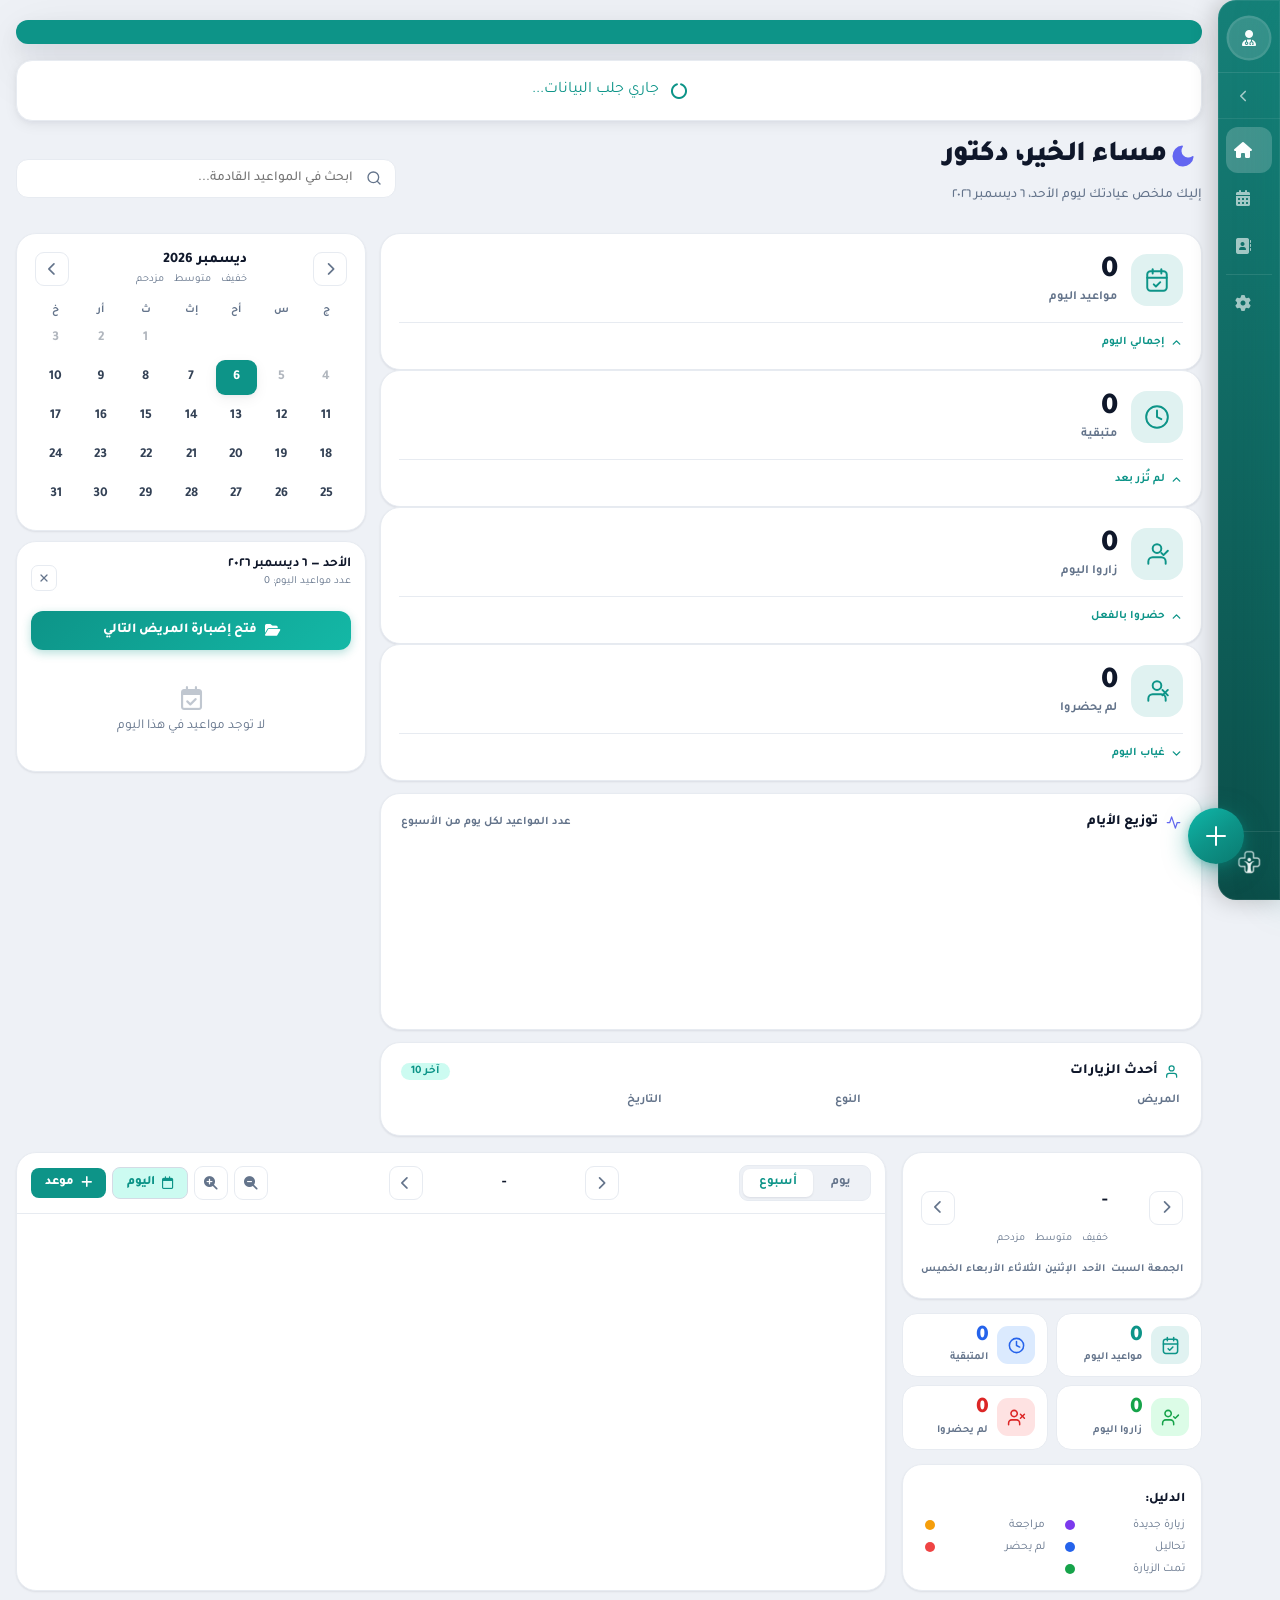
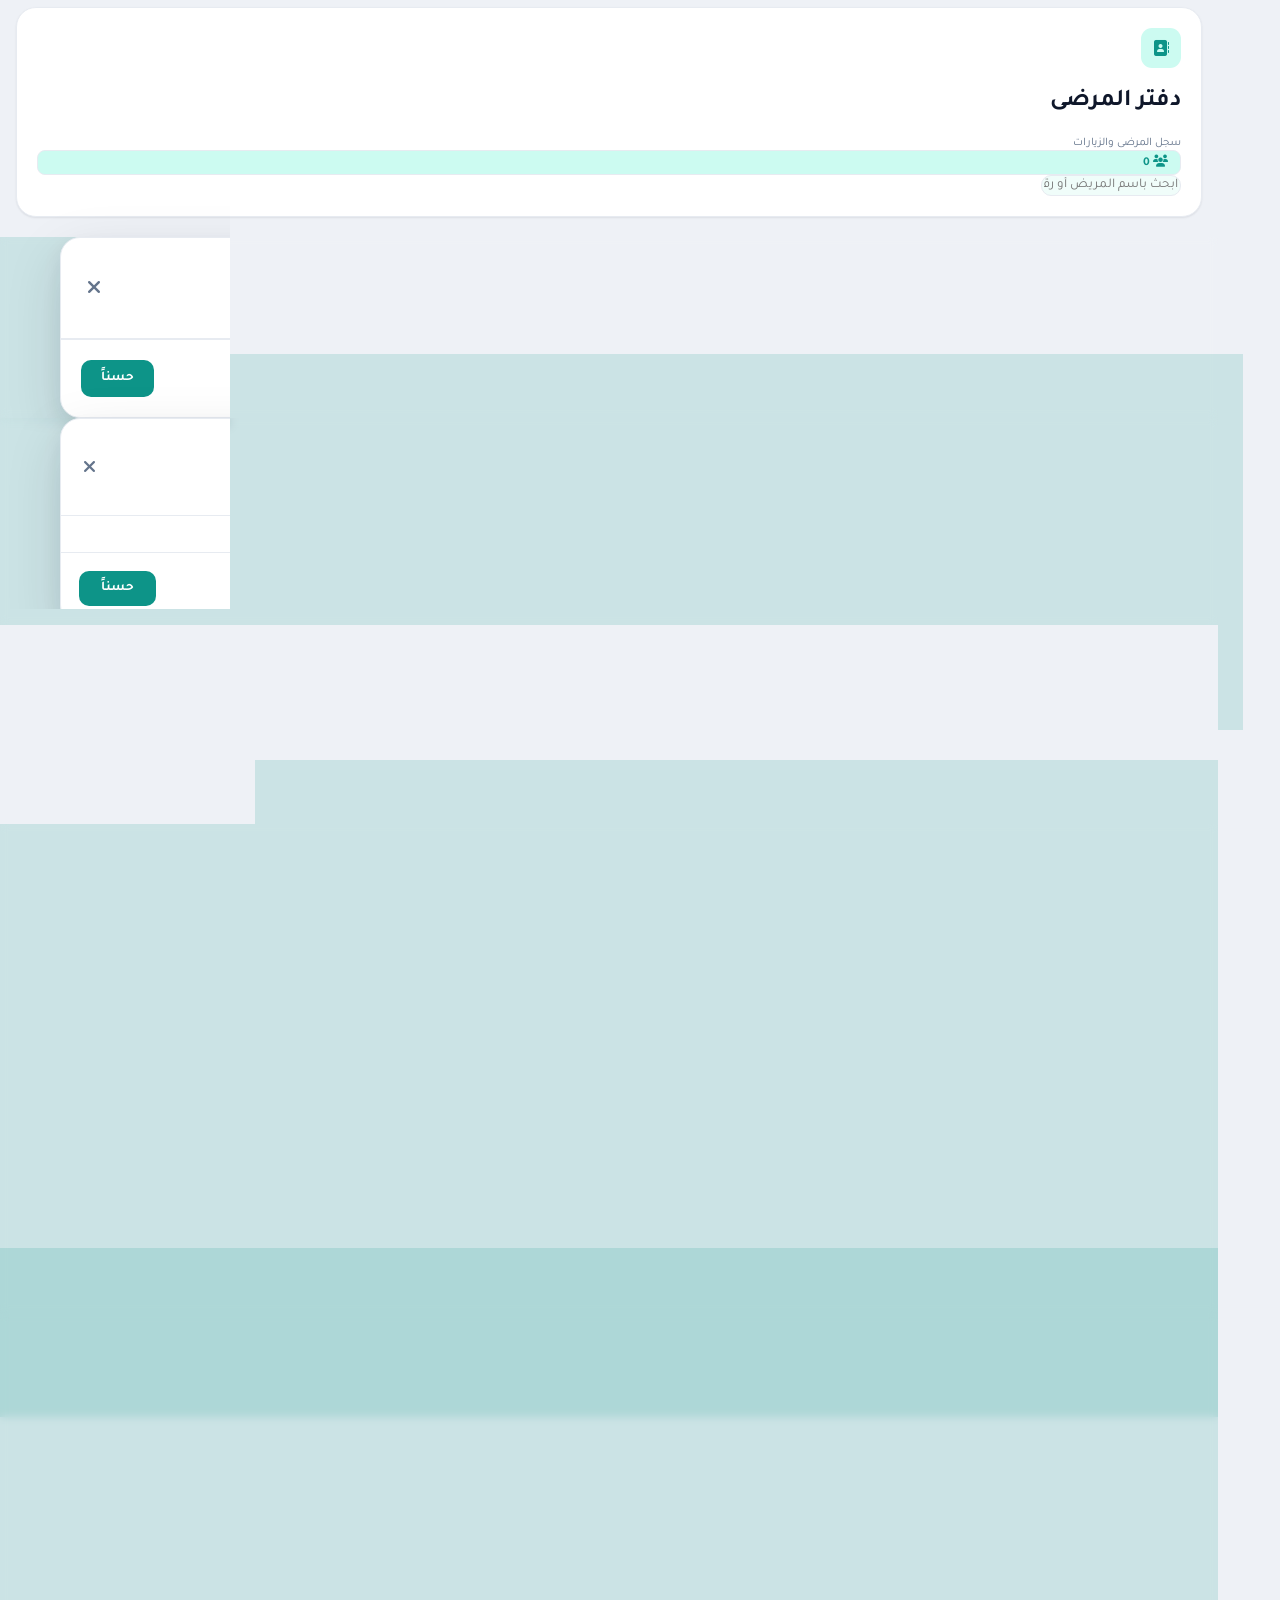
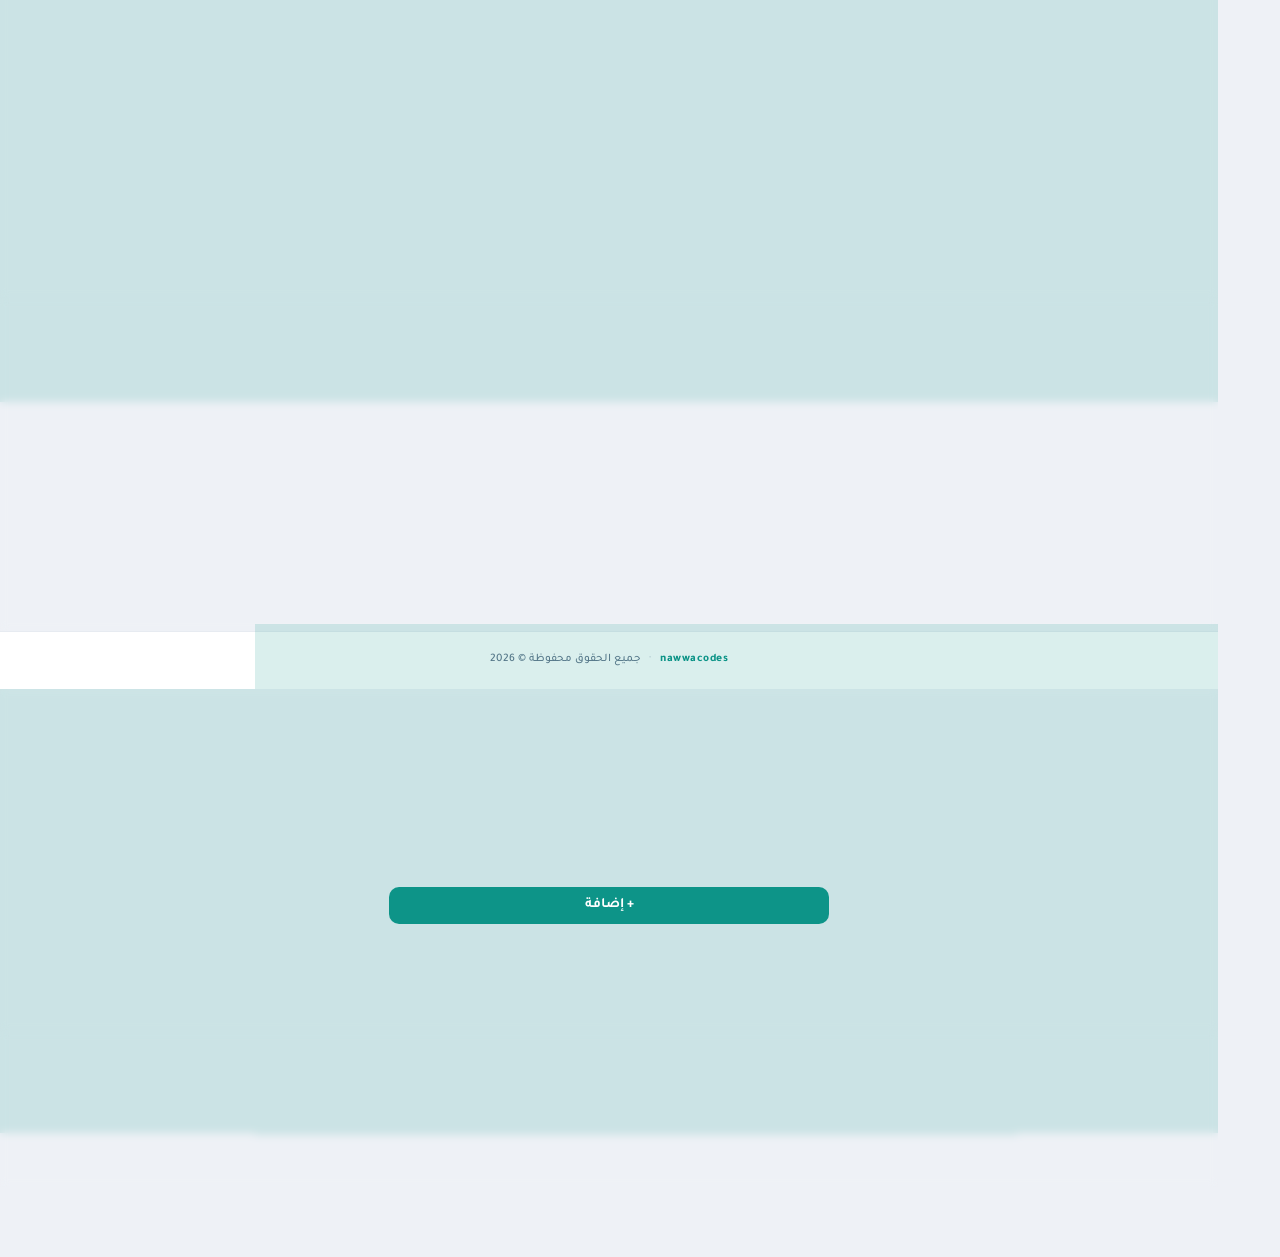
==== commit ee1f553d: "Add files via upload" ====
--- a/app.html
+++ b/app.html
@@ -41,15 +41,7 @@
              onSnapshot, getDocs, limit, addDoc, query, where, orderBy, serverTimestamp, writeBatch }
       from 'https://www.gstatic.com/firebasejs/10.12.0/firebase-firestore.js';
 
-    const firebaseConfig = {
-      apiKey:            "AIzaSyALjoxDqMB0W1Iq2ZOJvVviqg7ZNEnITF4",
-      authDomain:        "testdoc-abc01.firebaseapp.com",
-      projectId:         "testdoc-abc01",
-      storageBucket:     "testdoc-abc01.firebasestorage.app",
-      messagingSenderId: "790469564348",
-      appId:             "1:790469564348:web:0a5b58912300acc7b03db9",
-      measurementId:     "G-MDN0P4JYG7"
-    };
+    const firebaseConfig = window.FIREBASE_CONFIG;   // ← يأتي من config.js (الملف الوحيد للتعديل)
 
     const _app  = initializeApp(firebaseConfig);
     const _auth = getAuth(_app);
@@ -1334,7 +1326,7 @@
        ============================================================ -->
 
 
-  <script src="roles.js"></script>
+  <script src="config.js"></script>
   <script src="script.js"></script>
 </body>
 </html>
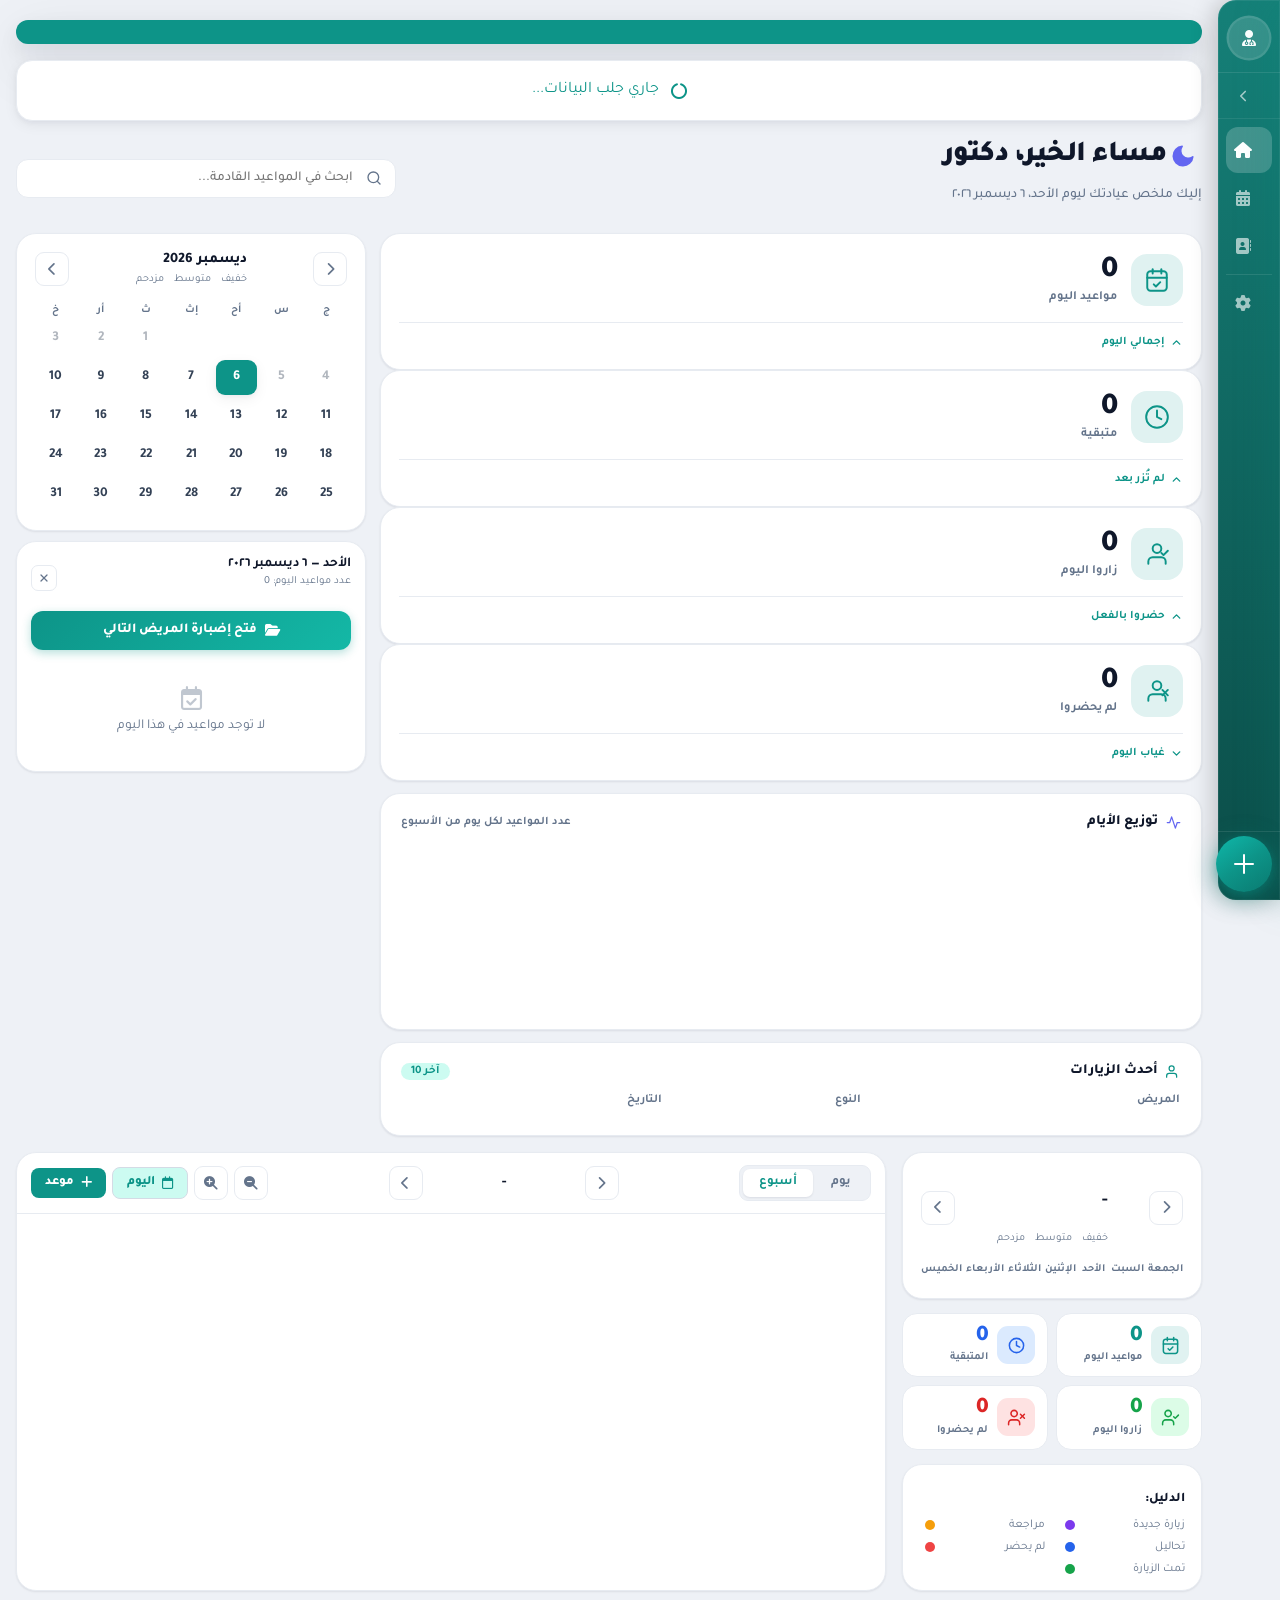
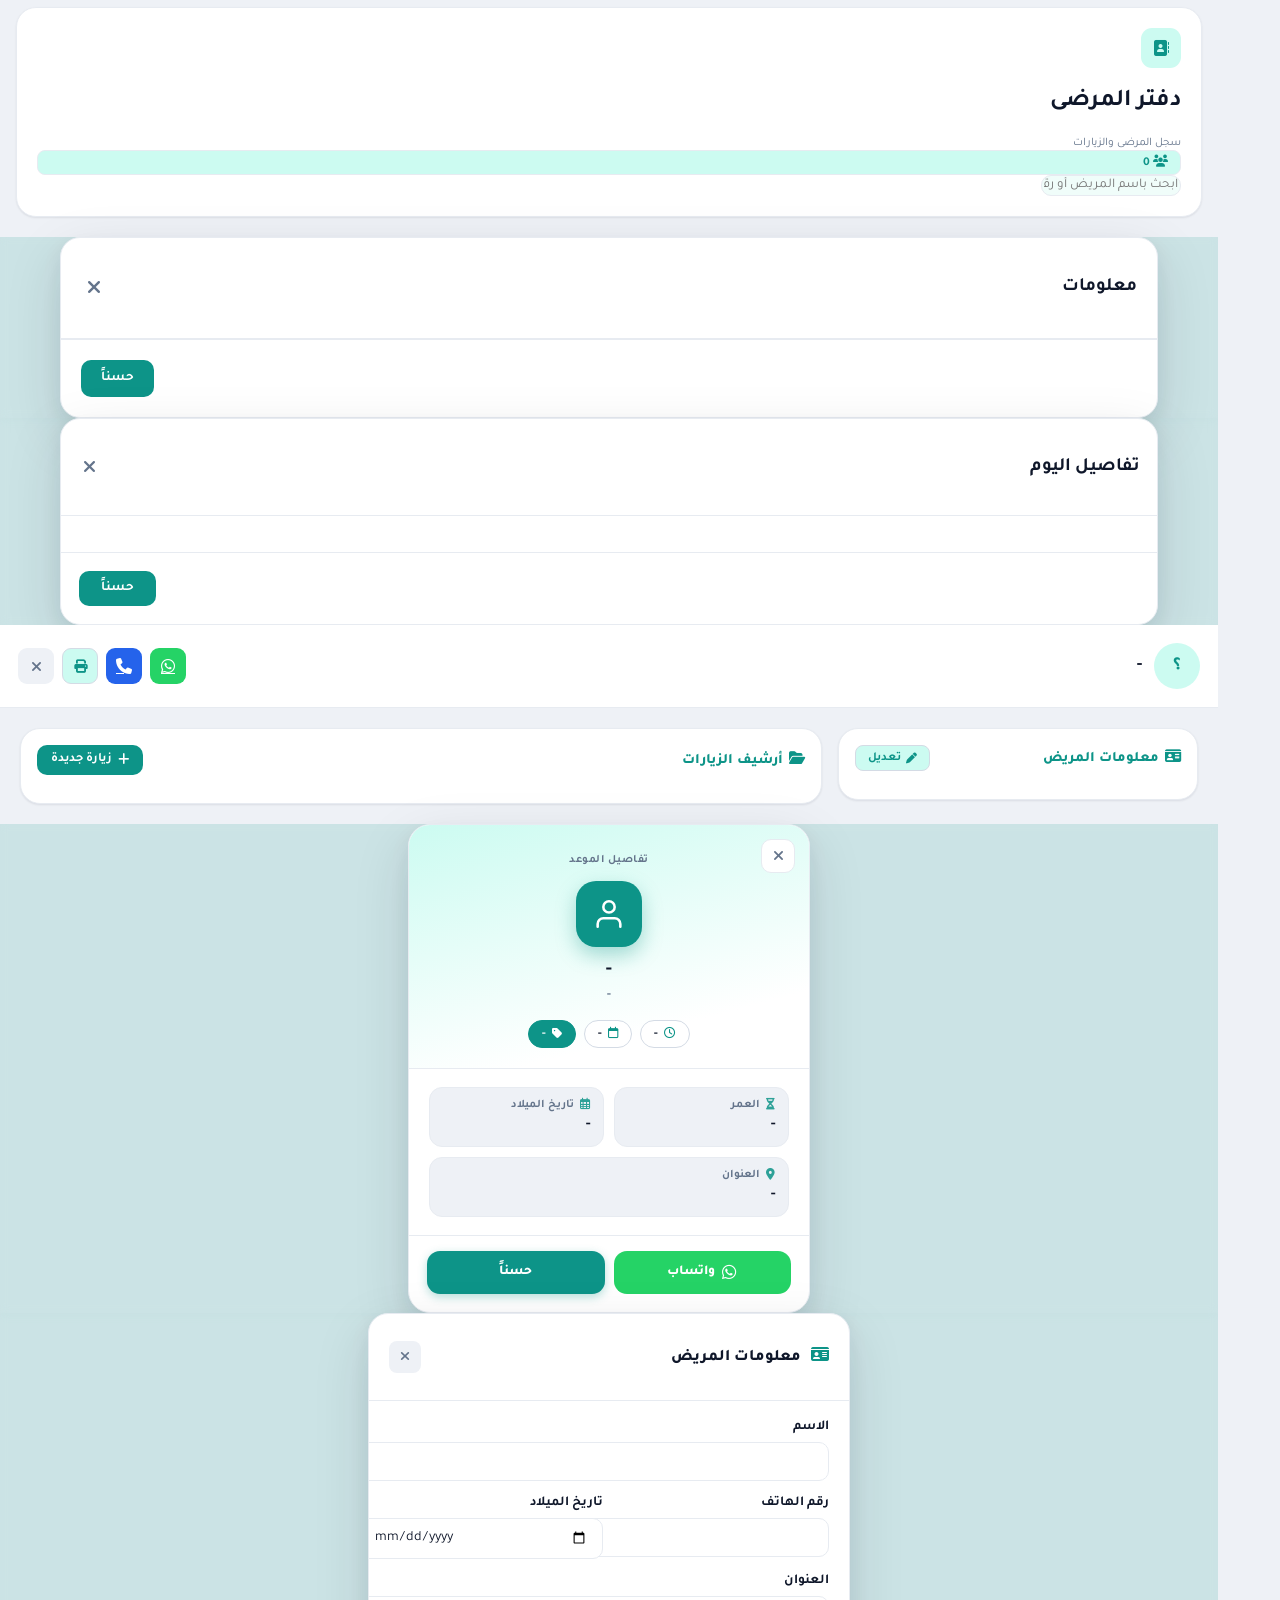
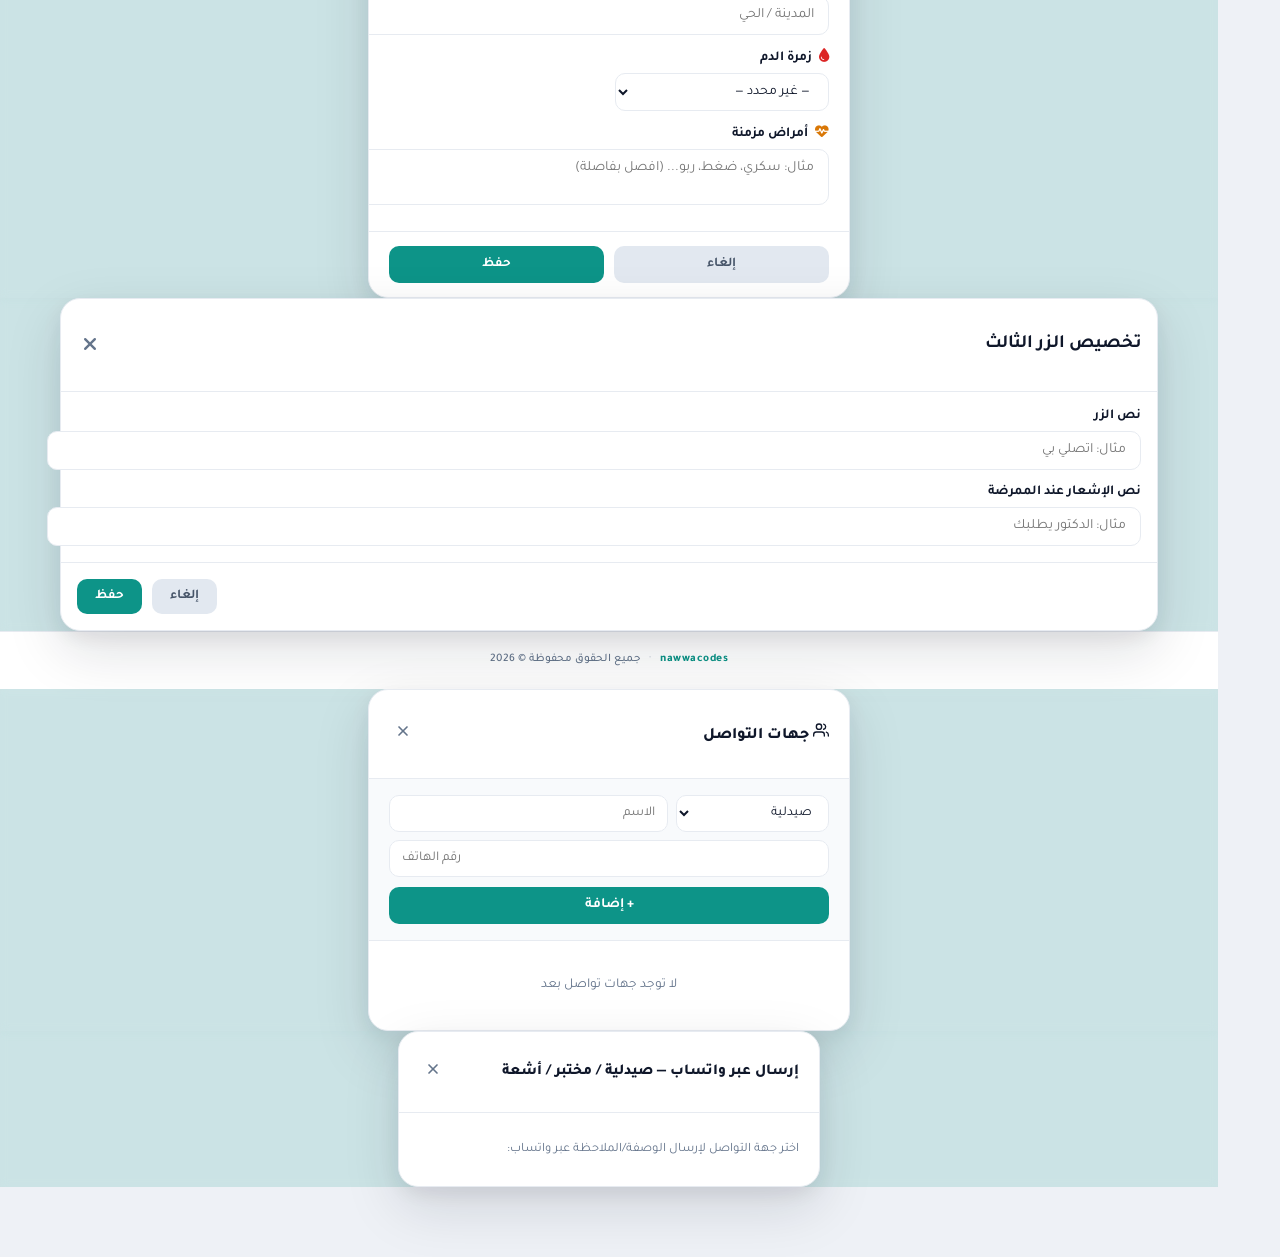
==== commit 0e3c6ae2: "Add files via upload" ====
--- a/app.html
+++ b/app.html
@@ -1041,7 +1041,7 @@
   <!-- ========== JS: نظام تنبيه الممرضة ========== -->
 
   <!-- Footer -->
-  <footer style="text-align:center; padding:18px 20px; border-top:1px solid var(--border); background:var(--surface); flex-shrink:0;">
+  <footer style="text-align:center; padding:18px 20px; border-top:1px solid var(--border); background:var(--surface); flex-shrink:0; margin-top:auto;">
     <div style="font-size:.72rem; color:var(--text-muted); font-weight:500; line-height:1.8;">
       <span style="font-weight:800; color:var(--primary); letter-spacing:.5px;">nawwacodes</span>
       <span style="margin:0 6px; opacity:.4;">·</span>
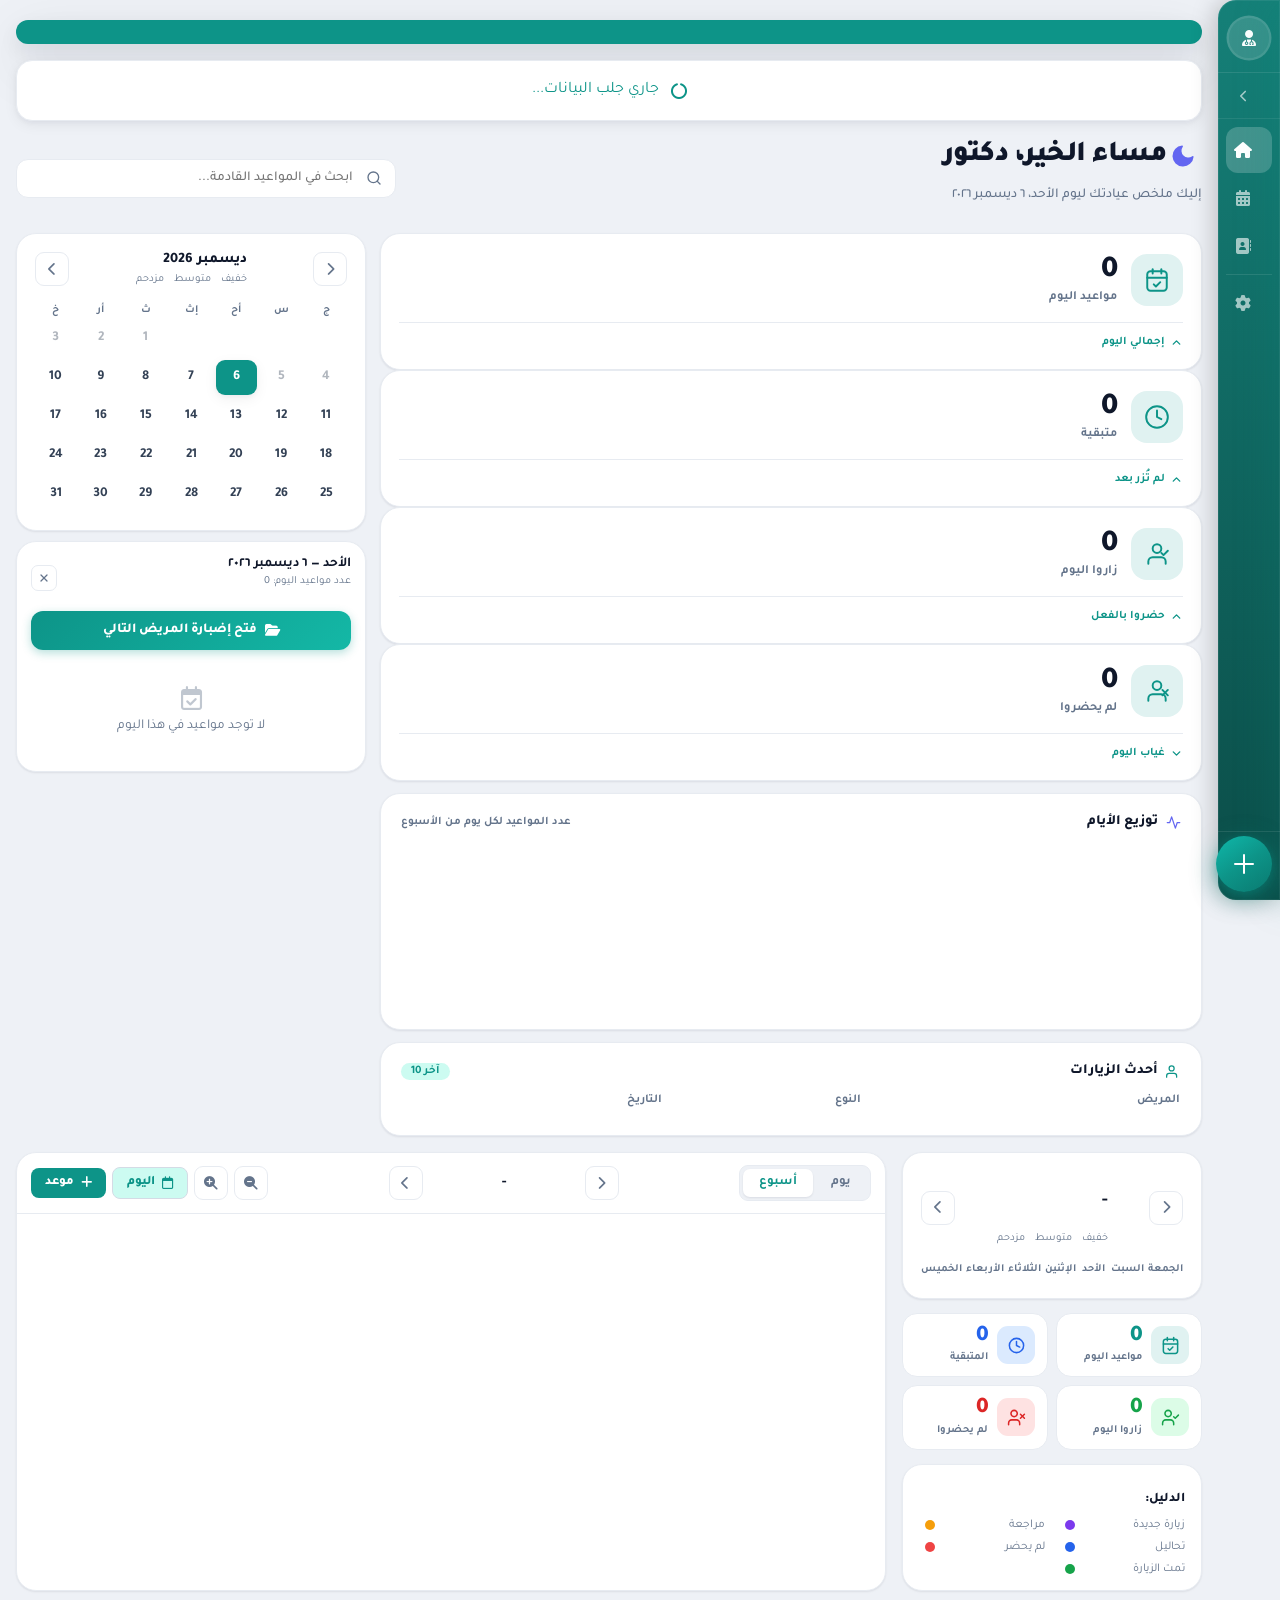
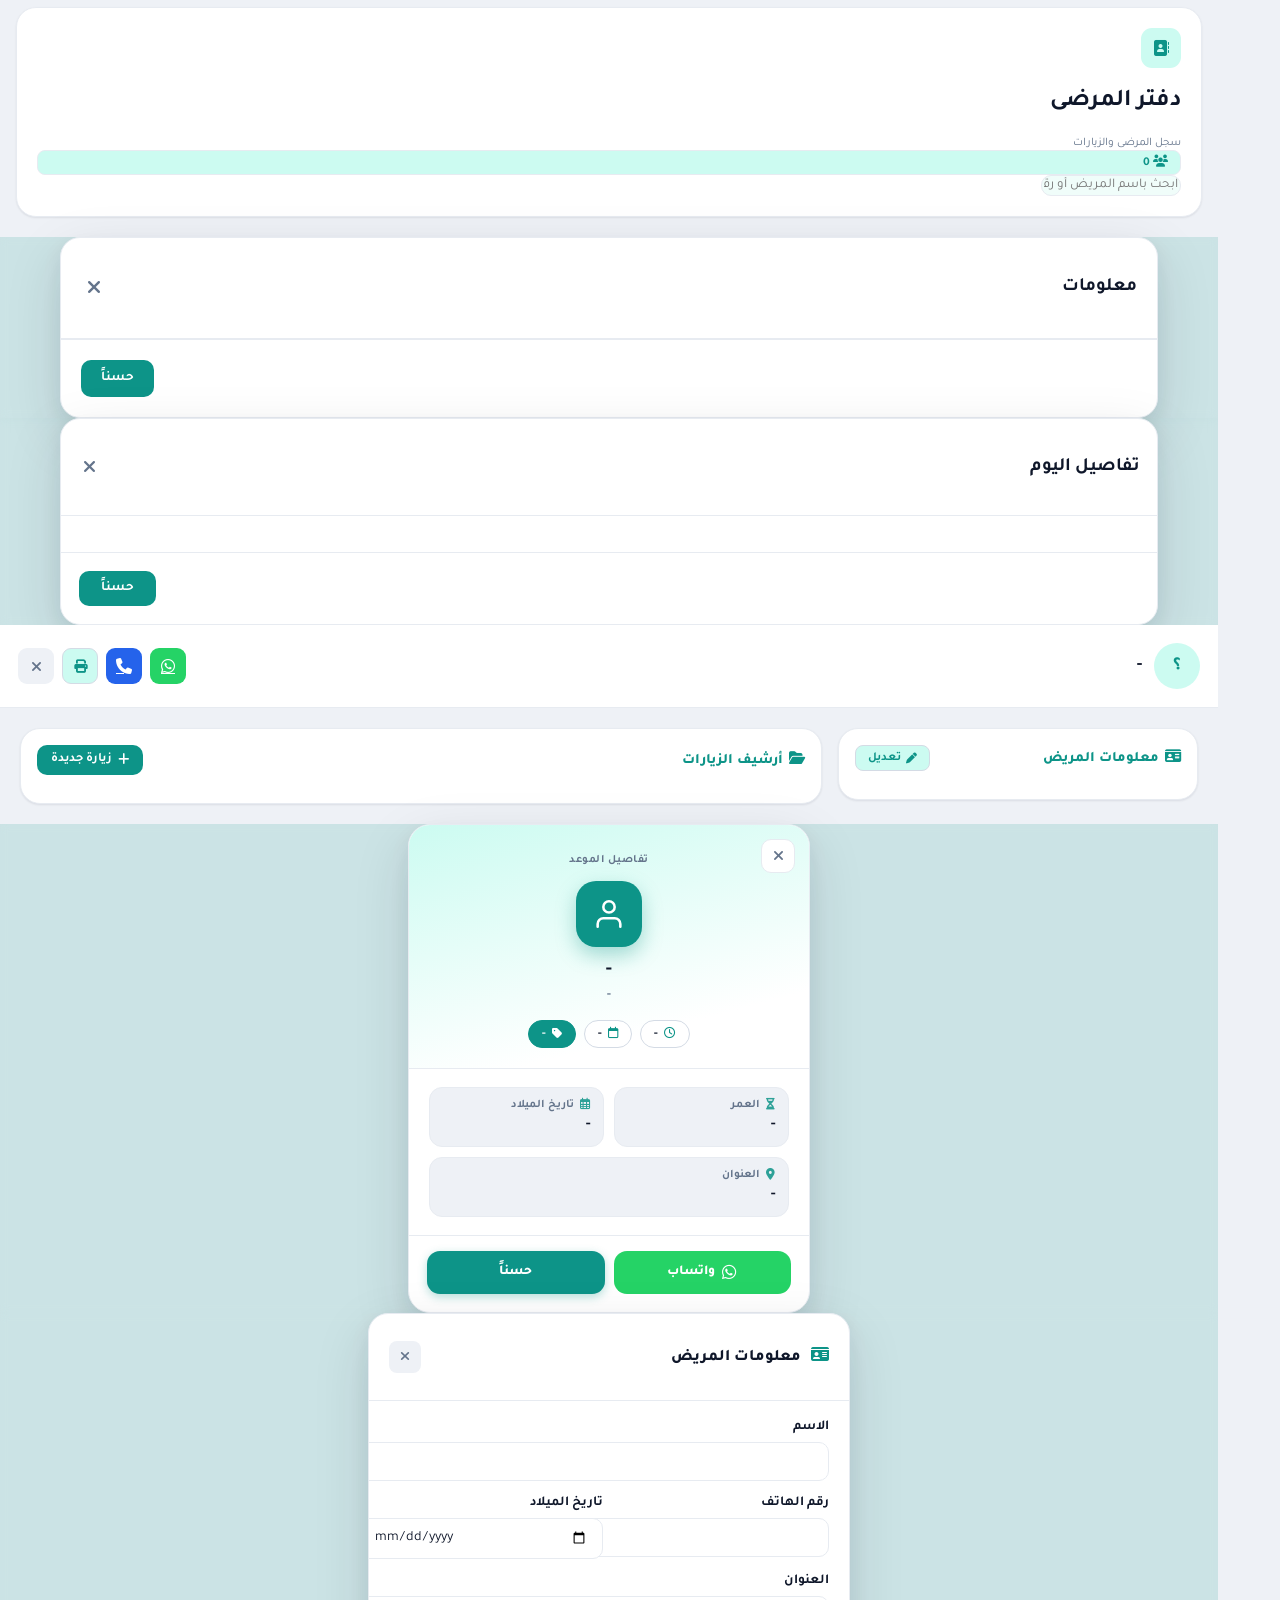
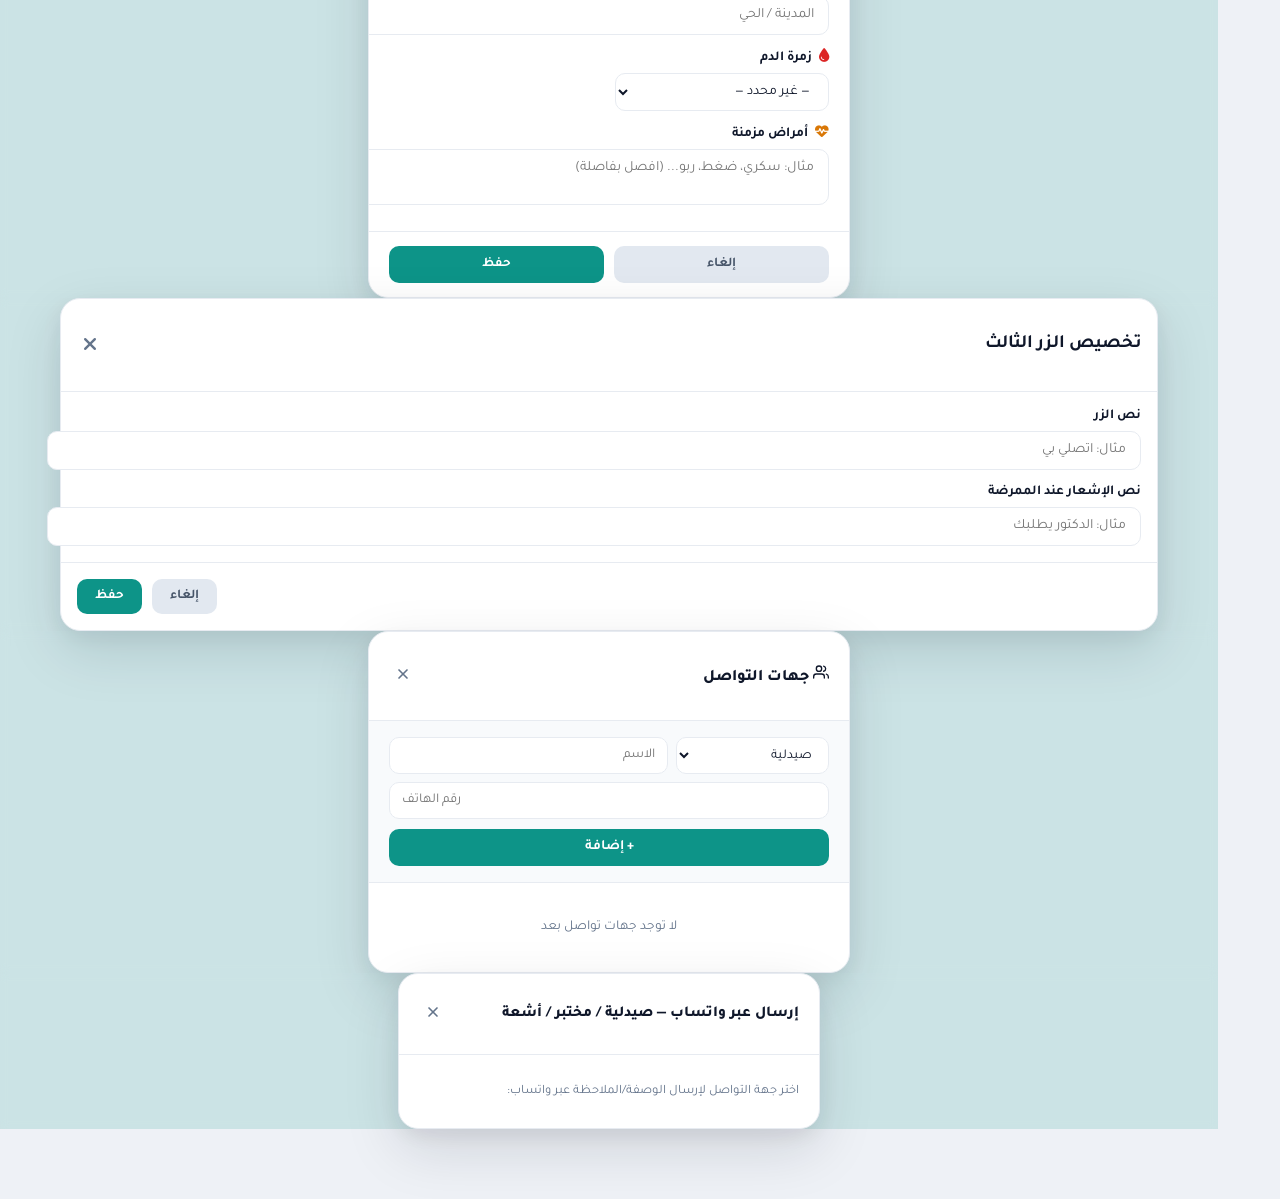
==== commit ac47c4a7: "Add files via upload" ====
--- a/app.html
+++ b/app.html
@@ -1040,14 +1040,6 @@
 
   <!-- ========== JS: نظام تنبيه الممرضة ========== -->
 
-  <!-- Footer -->
-  <footer style="text-align:center; padding:18px 20px; border-top:1px solid var(--border); background:var(--surface); flex-shrink:0; margin-top:auto;">
-    <div style="font-size:.72rem; color:var(--text-muted); font-weight:500; line-height:1.8;">
-      <span style="font-weight:800; color:var(--primary); letter-spacing:.5px;">nawwacodes</span>
-      <span style="margin:0 6px; opacity:.4;">·</span>
-      جميع الحقوق محفوظة © 2026
-    </div>
-  </footer>
 
 
 
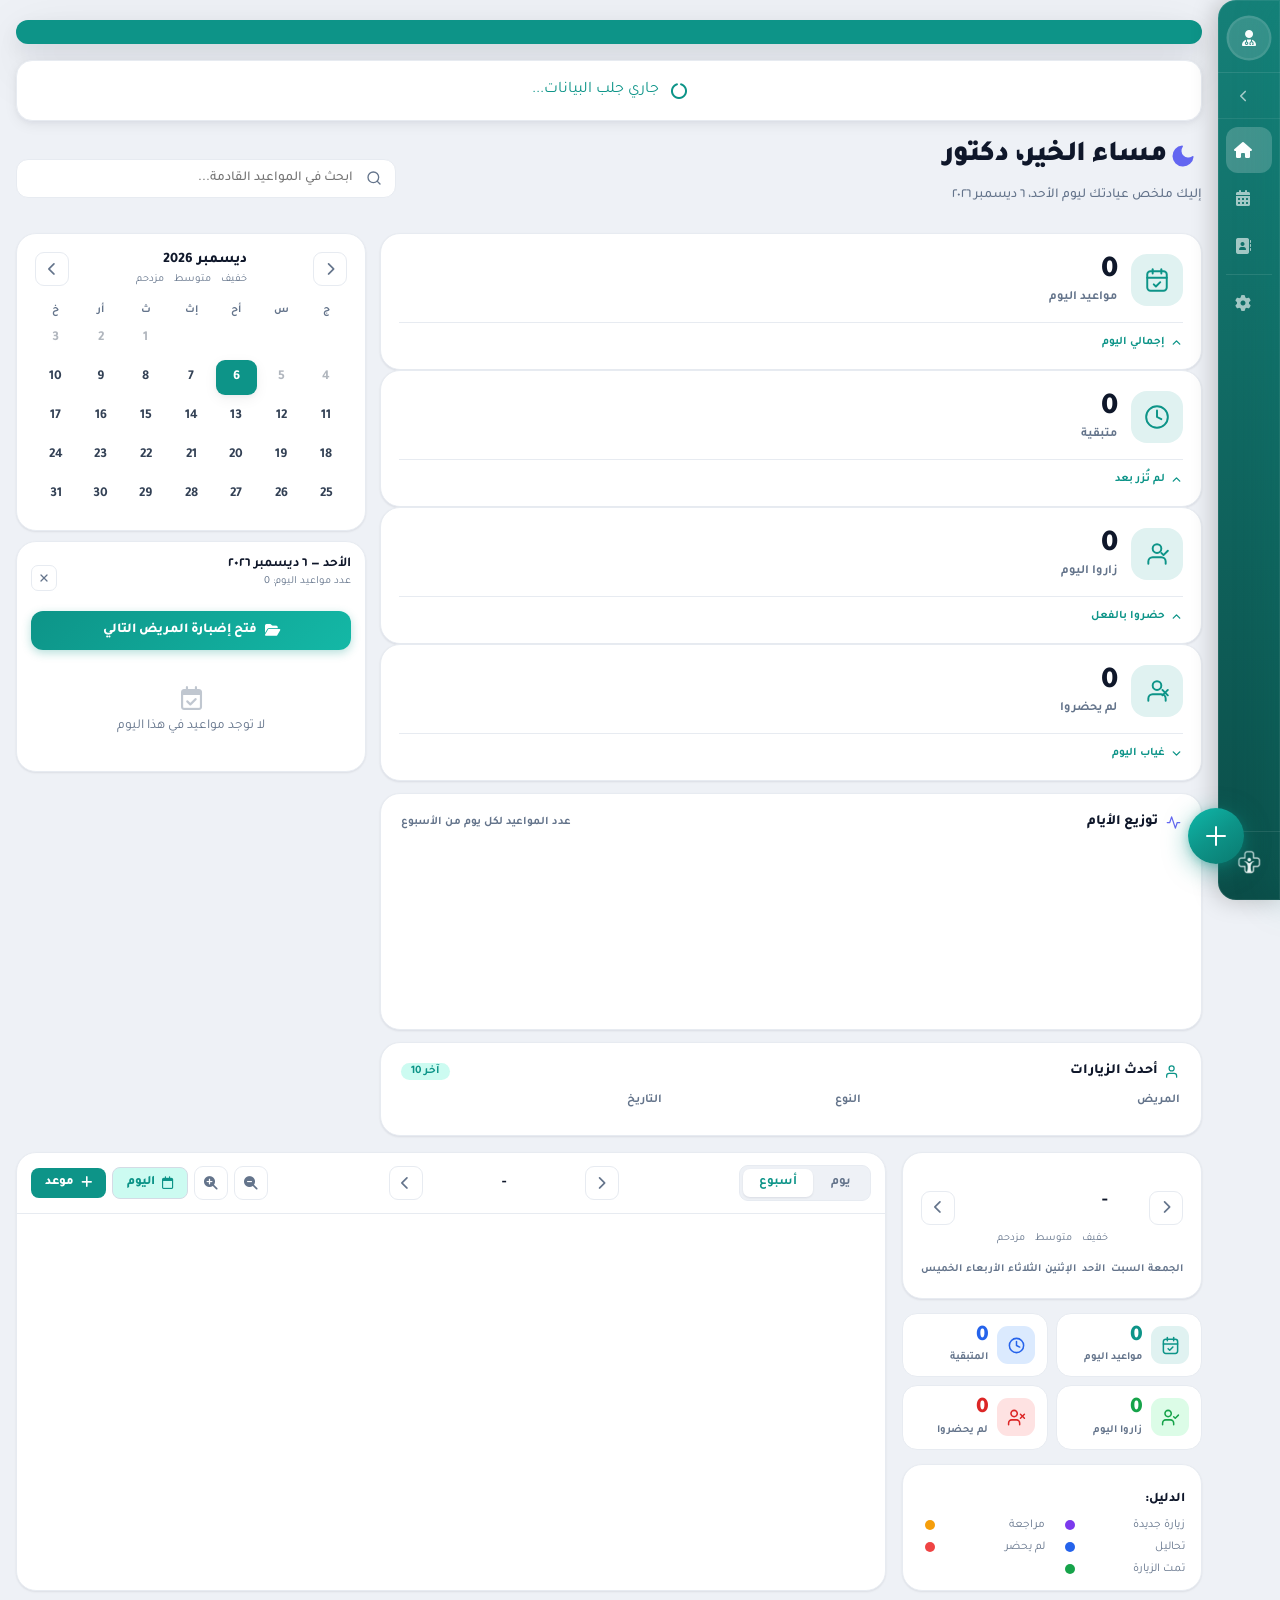
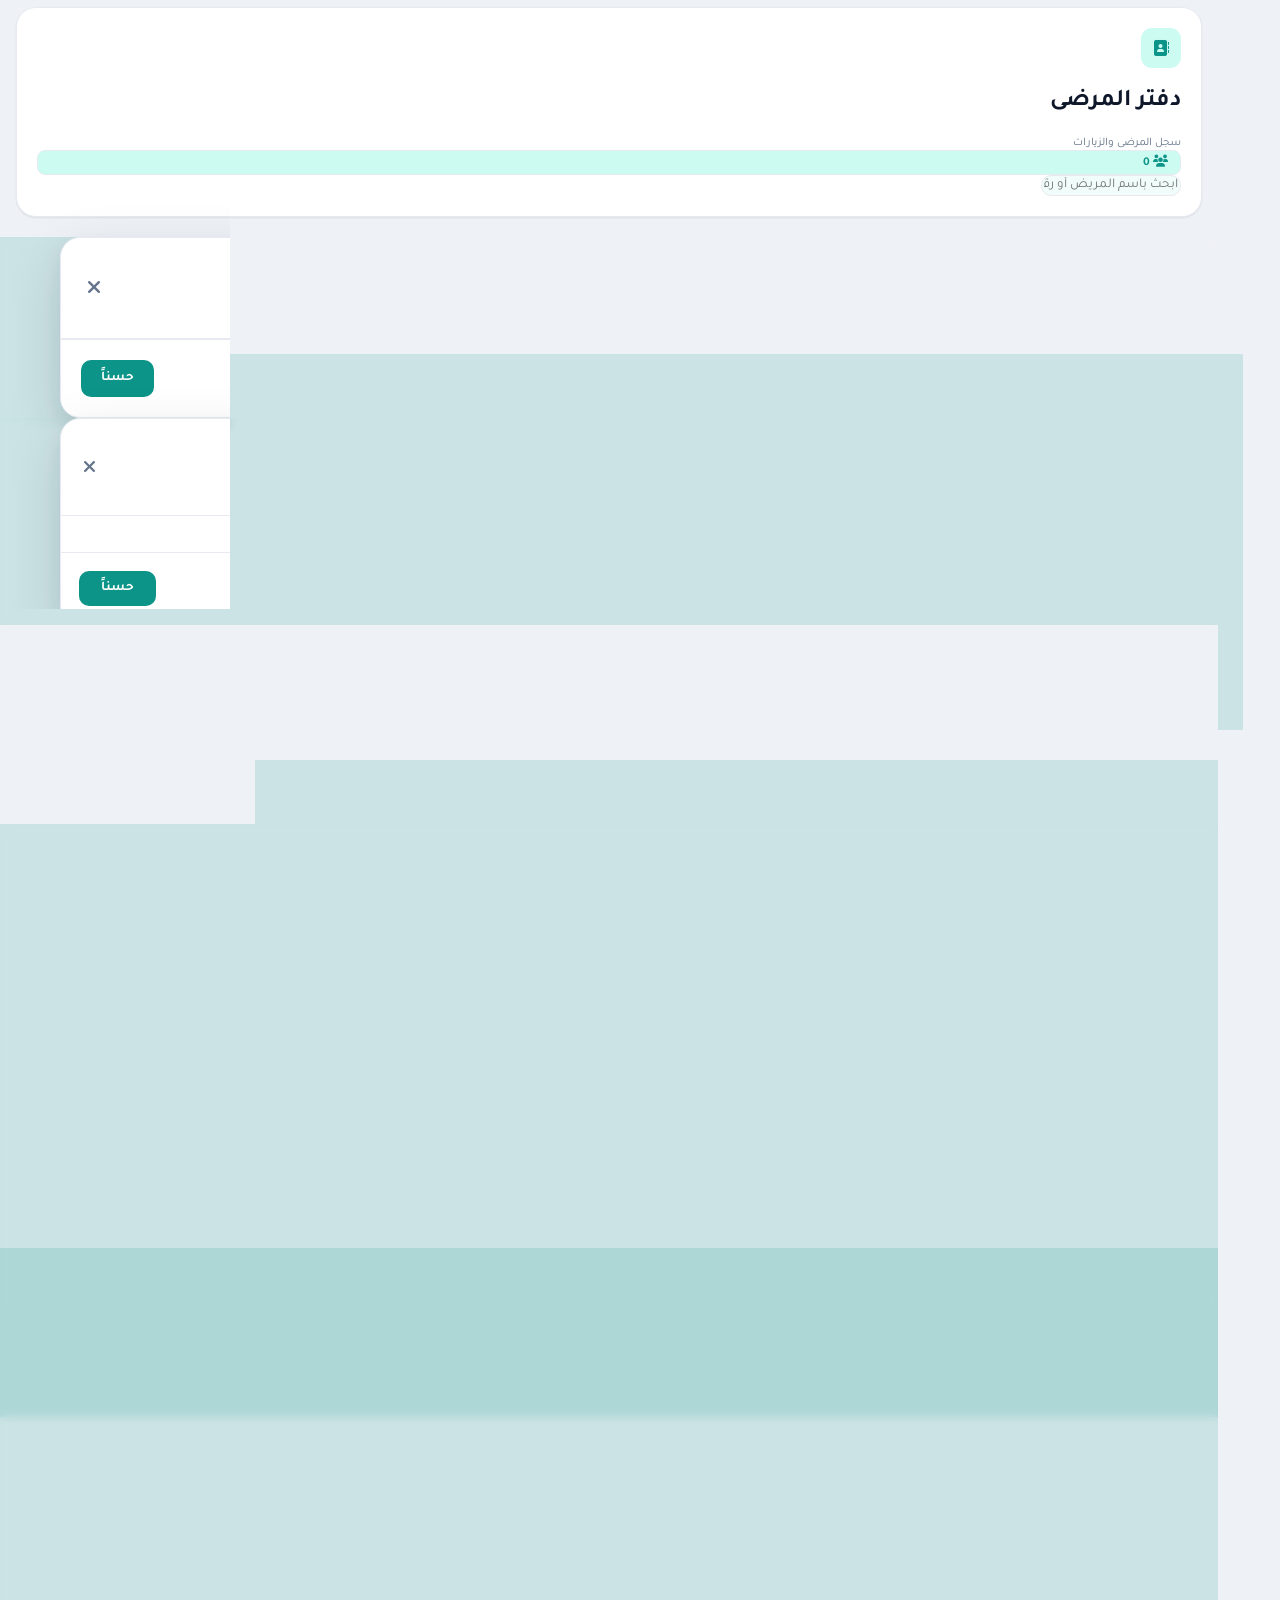
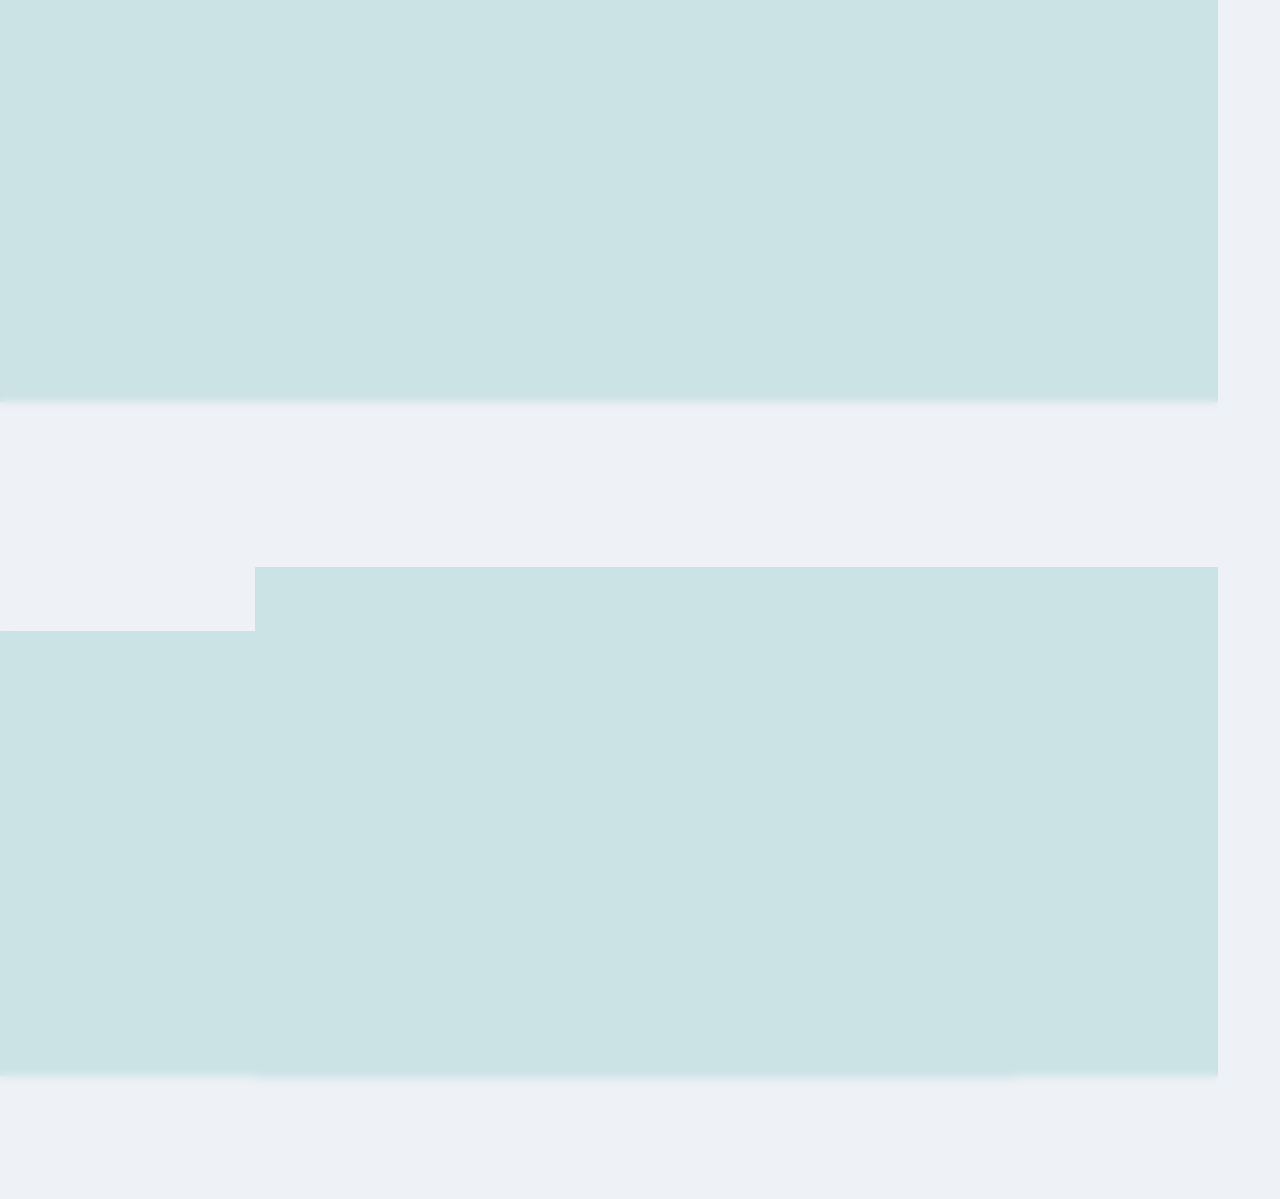
==== commit 2925f67c: "Add files via upload" ====
--- a/app.html
+++ b/app.html
@@ -560,6 +560,7 @@
         <button class="stab active" data-panel="profile" onclick="switchSettingsPanel('profile')">الملف الشخصي</button>
         <button class="stab" data-panel="clinic" onclick="switchSettingsPanel('clinic')">العيادة</button>
         <button class="stab" data-panel="appear" onclick="switchSettingsPanel('appear')">المظهر</button>
+        <button class="stab" data-panel="support" onclick="switchSettingsPanel('support')">الدعم</button>
       </div>
 
       <!-- Body -->
@@ -570,6 +571,7 @@
           <button class="sni active" data-panel="profile" onclick="switchSettingsPanel('profile')"><i class="fas fa-user-md"></i><span>الملف الشخصي</span></button>
           <button class="sni" data-panel="clinic" onclick="switchSettingsPanel('clinic')"><i class="fas fa-hospital"></i><span>العيادة</span></button>
           <button class="sni" data-panel="appear" onclick="switchSettingsPanel('appear')"><i class="fas fa-palette"></i><span>المظهر</span></button>
+          <button class="sni" data-panel="support" onclick="switchSettingsPanel('support')"><i class="fas fa-headset"></i><span>الدعم</span></button>
         </nav>
 
         <!-- Panels -->
@@ -632,6 +634,44 @@
                 <span id="themeToggleKnob" style="position:absolute;top:3px;right:3px;width:20px;height:20px;border-radius:50%;background:#fff;box-shadow:0 1px 3px rgba(0,0,0,.3);transition:transform .2s;"></span>
               </button>
             </div>
+          </div>
+
+          <!-- Panel: Support -->
+          <div class="spanel" id="spanel-support">
+            <div style="text-align:center;padding:20px 0 18px;">
+              <div style="width:64px;height:64px;border-radius:18px;background:linear-gradient(135deg,#0d9488,#14b8a6);display:flex;align-items:center;justify-content:center;margin:0 auto 12px;box-shadow:0 8px 22px rgba(13,148,136,.3);">
+                <i class="fas fa-headset" style="color:#fff;font-size:1.6rem;"></i>
+              </div>
+              <p style="font-size:1.05rem;font-weight:800;color:var(--text);margin:0 0 4px;">Nawaacodes</p>
+              <p style="font-size:.8rem;color:var(--text-muted);margin:0;">الشركة المطورة لنظام DocBook</p>
+            </div>
+            <div style="display:flex;flex-direction:column;gap:10px;">
+              <a href="https://wa.me/491773052955" target="_blank" rel="noopener" style="display:flex;align-items:center;gap:12px;padding:14px 16px;background:#f0fdf4;border-radius:14px;border:1.5px solid #bbf7d0;text-decoration:none;">
+                <i class="fab fa-whatsapp" style="color:#22c55e;font-size:1.4rem;flex-shrink:0;"></i>
+                <div style="flex:1;">
+                  <p style="margin:0;font-size:.9rem;font-weight:700;color:#16a34a;">واتساب</p>
+                  <p style="margin:0;font-size:.8rem;color:#6b7280;direction:ltr;">+49 177 3052955</p>
+                </div>
+                <i class="fas fa-chevron-left" style="color:#9ca3af;font-size:.75rem;"></i>
+              </a>
+              <a href="tel:+491773052955" style="display:flex;align-items:center;gap:12px;padding:14px 16px;background:#f0f9ff;border-radius:14px;border:1.5px solid #bae6fd;text-decoration:none;">
+                <i class="fas fa-phone" style="color:#0ea5e9;font-size:1.2rem;flex-shrink:0;"></i>
+                <div style="flex:1;">
+                  <p style="margin:0;font-size:.9rem;font-weight:700;color:#0284c7;">اتصال مباشر</p>
+                  <p style="margin:0;font-size:.8rem;color:#6b7280;direction:ltr;">+49 177 3052955</p>
+                </div>
+                <i class="fas fa-chevron-left" style="color:#9ca3af;font-size:.75rem;"></i>
+              </a>
+              <a href="https://nawwacodes.online" target="_blank" rel="noopener" style="display:flex;align-items:center;gap:12px;padding:14px 16px;background:#f5f3ff;border-radius:14px;border:1.5px solid #ddd6fe;text-decoration:none;">
+                <i class="fas fa-globe" style="color:#7c3aed;font-size:1.2rem;flex-shrink:0;"></i>
+                <div style="flex:1;">
+                  <p style="margin:0;font-size:.9rem;font-weight:700;color:#6d28d9;">الموقع الرسمي</p>
+                  <p style="margin:0;font-size:.8rem;color:#6b7280;">nawwacodes.online</p>
+                </div>
+                <i class="fas fa-chevron-left" style="color:#9ca3af;font-size:.75rem;"></i>
+              </a>
+            </div>
+            <p style="text-align:center;font-size:.75rem;color:var(--text-muted);margin-top:20px;">© 2026 Nawaacodes — جميع الحقوق محفوظة</p>
           </div>
 
         </div>
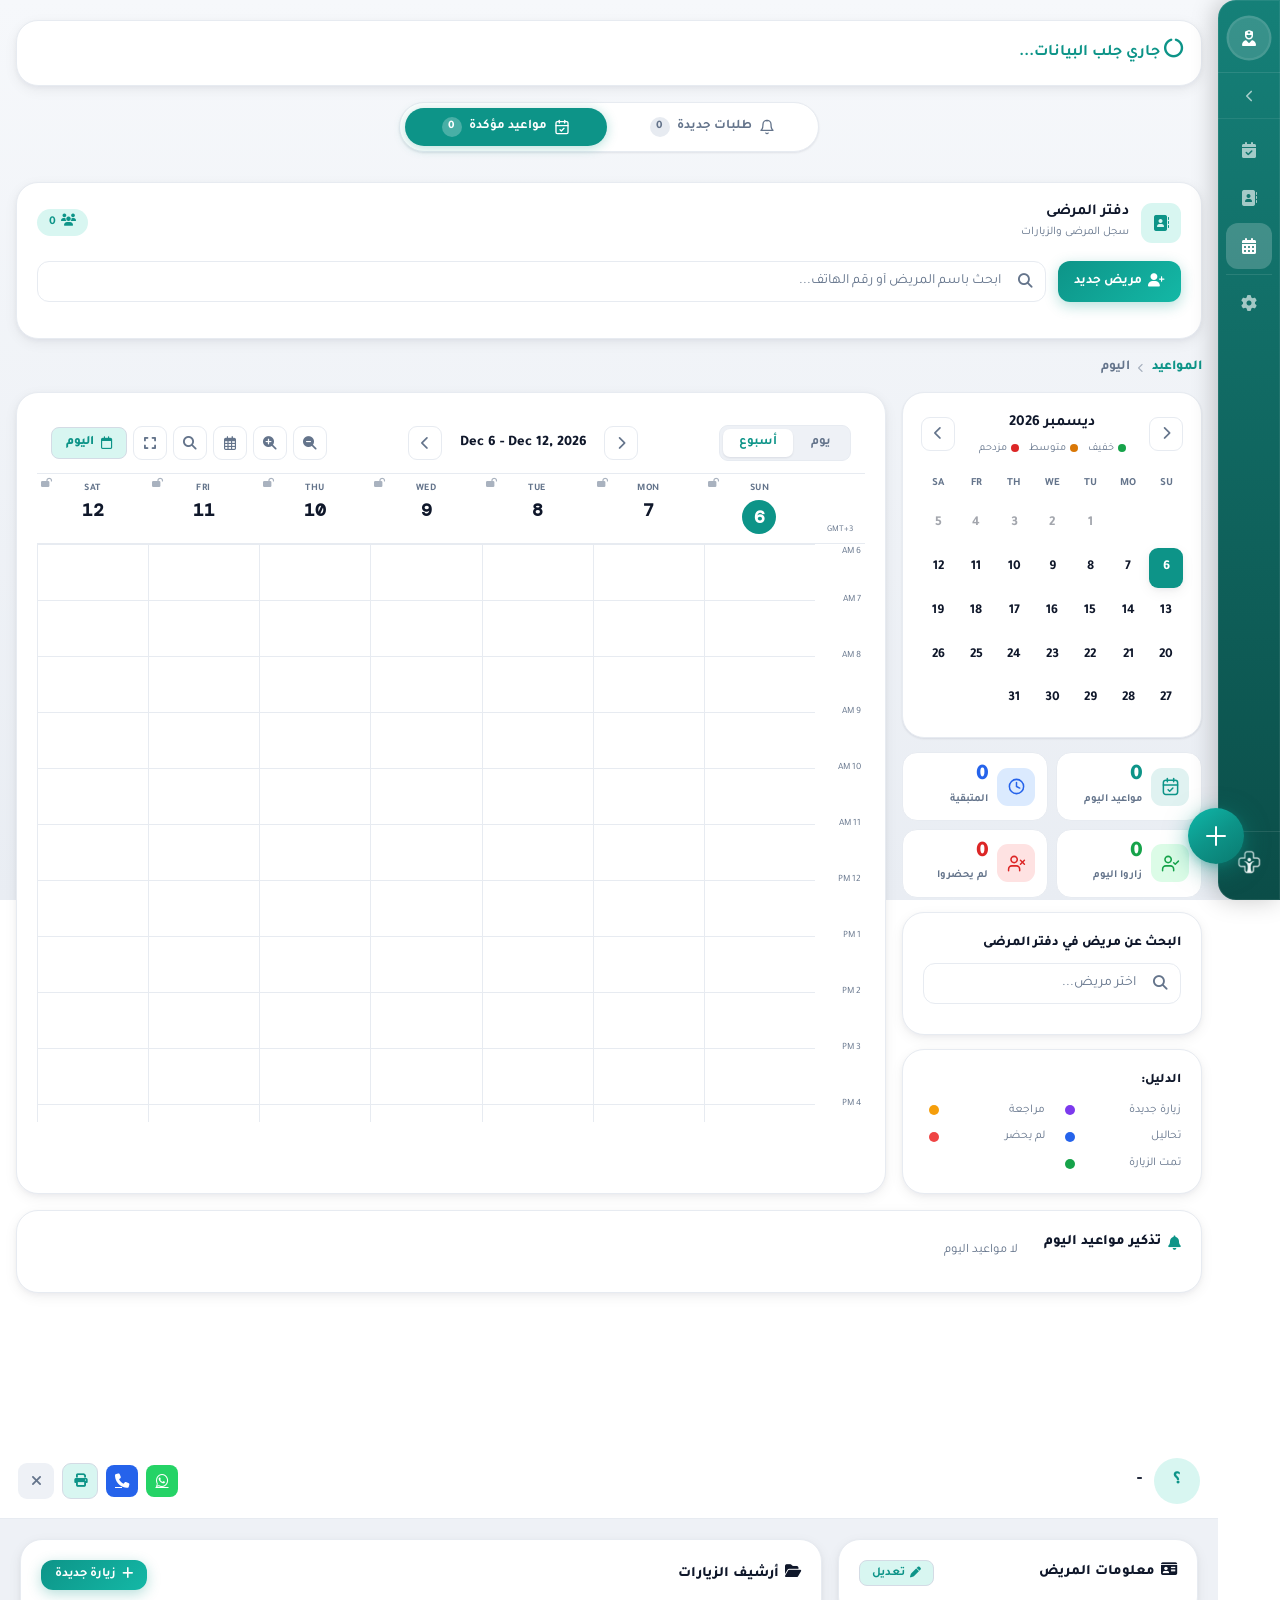
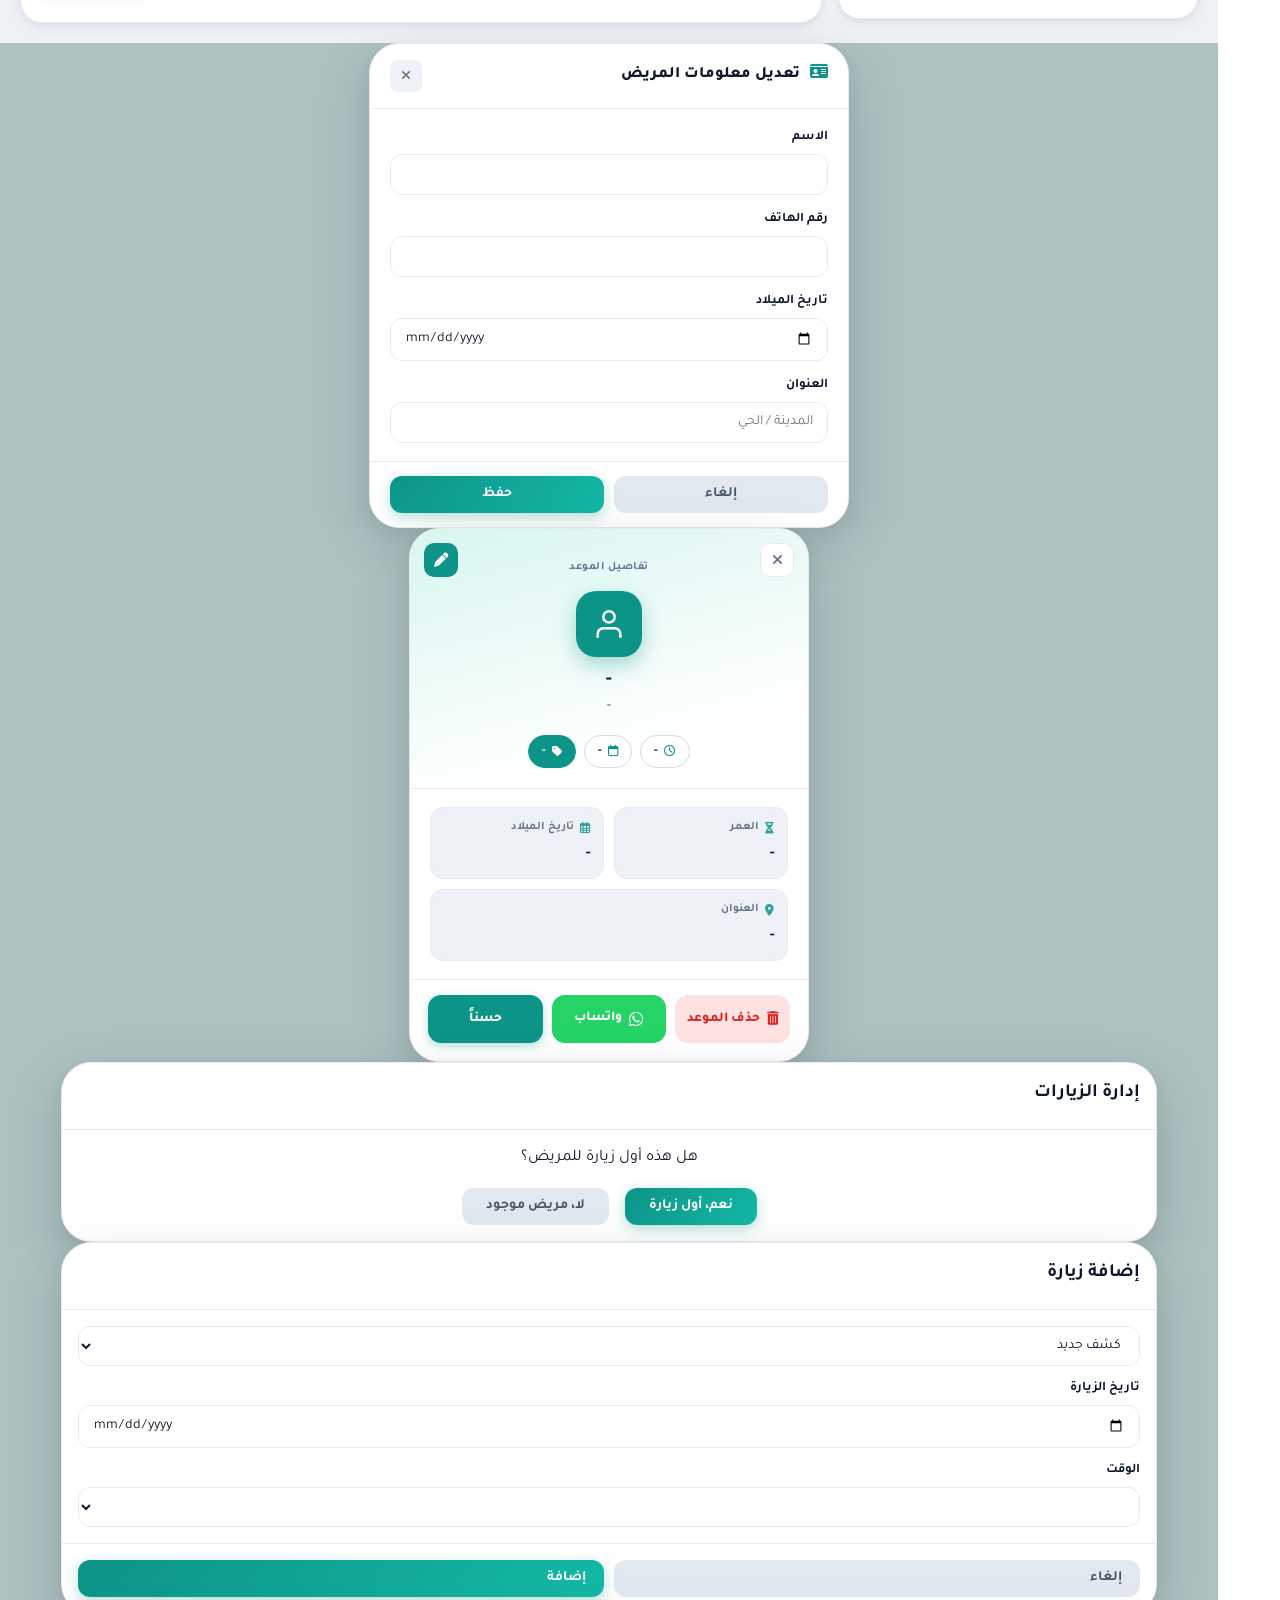
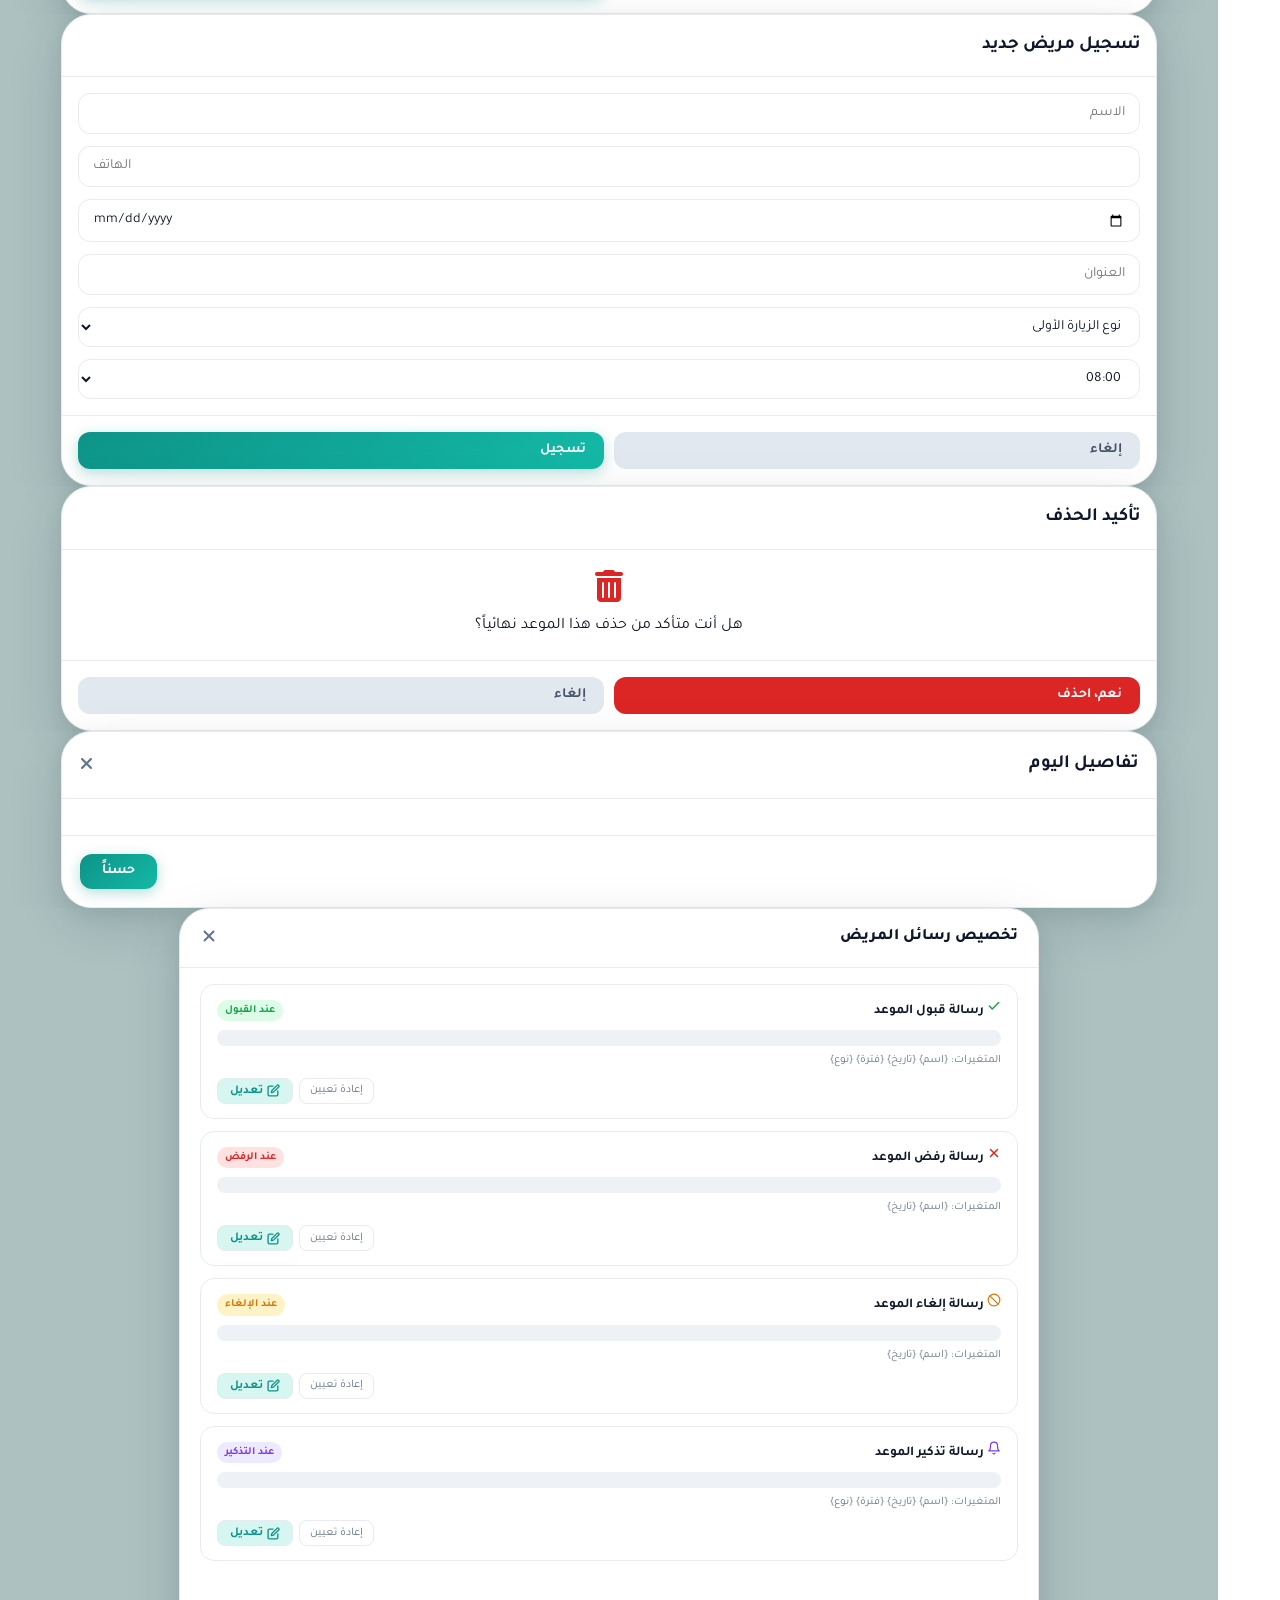
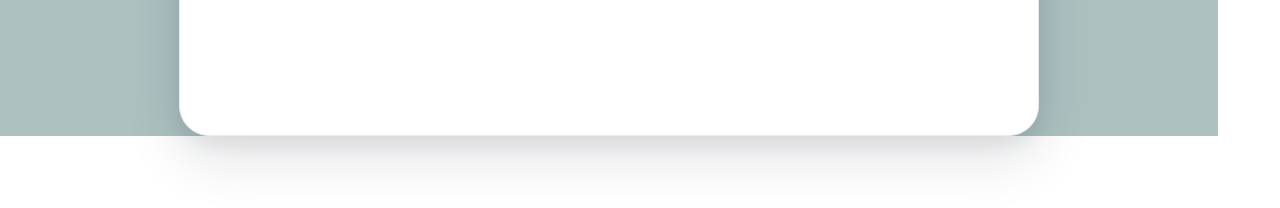
==== commit 37ffb9b6: "Add files via upload" ====
--- a/app.html
+++ b/app.html
@@ -1,34 +1,60 @@
-﻿<!DOCTYPE html>
+<!DOCTYPE html>
 <html lang="ar" dir="rtl">
 <head>
   <meta charset="UTF-8" />
-  <meta name="viewport" content="width=device-width,initial-scale=1.0, maximum-scale=1.0, user-scalable=yes" />
-  <title>DocBook — لوحة الطبيب</title>
-  <meta name="theme-color" content="#0d9488" />
-  
+  <meta name="viewport" content="width=device-width,initial-scale=1.0,maximum-scale=1.0,user-scalable=yes" />
+  <title>DocBook — لوحة الممرضة</title>
+
+  <!-- Tailwind CDN with custom teal palette -->
   <script src="https://cdn.tailwindcss.com"></script>
+  <script>
+    tailwind.config = {
+      theme: {
+        extend: {
+          colors: {
+            'primary-1': '#f0fdfa',
+            'primary-2': '#ccfbf1',
+            'primary-3': '#5eead4',
+            'primary-4': '#2dd4bf',
+            'primary-5': '#14b8a6',
+            'primary-6': '#0d9488',
+            'primary-7': '#0f766e',
+            'primary-8': '#115e59',
+            'primary-9': '#134e4a',
+            'primary-10': '#042f2e',
+          }
+        }
+      }
+    }
+  </script>
+
+  <!-- Fonts -->
   <link rel="preconnect" href="https://fonts.googleapis.com">
   <link rel="preconnect" href="https://fonts.gstatic.com" crossorigin>
-  <link href="https://fonts.googleapis.com/css2?family=Tajawal:wght@300;400;500;700;800&family=IBM+Plex+Sans+Arabic:wght@400;500;600&family=DM+Mono:wght@400;500&family=Space+Mono:wght@400;700&family=Montserrat:wght@700;800&family=Roboto:wght@300;400&display=swap" rel="stylesheet">
+  <link href="https://fonts.googleapis.com/css2?family=Tajawal:wght@300;400;500;700;800&family=IBM+Plex+Sans+Arabic:wght@400;500;600&family=DM+Mono:wght@400;500&family=Montserrat:wght@700;800&family=Roboto:wght@300;400&display=swap" rel="stylesheet">
   <link rel="stylesheet" href="https://cdnjs.cloudflare.com/ajax/libs/font-awesome/6.4.0/css/all.min.css"/>
-  
+  <script src="https://unpkg.com/lucide@latest/dist/umd/lucide.min.js"></script>
+
   <link rel="stylesheet" href="styles.css">
 
   <!-- ═══════════════ PWA — DocBook ═══════════════ -->
+  <meta name="theme-color" content="#0d9488" />
   <meta name="application-name" content="DocBook" />
   <meta name="apple-mobile-web-app-capable" content="yes" />
   <meta name="apple-mobile-web-app-status-bar-style" content="black-translucent" />
   <meta name="apple-mobile-web-app-title" content="DocBook" />
   <meta name="mobile-web-app-capable" content="yes" />
   <meta name="msapplication-TileColor" content="#0d9488" />
-  <meta name="description" content="DocBook — نظام حجز المواعيد الطبية | لوحة الطبيب" />
+  <meta name="description" content="DocBook — نظام حجز المواعيد الطبية | لوحة الممرضة" />
   
   
   <!-- ════════════════════════════════════════════ -->
 
 
-  <link rel="apple-touch-icon" sizes="192x192" href="./icon-192.jpg"/>
+  <link rel="apple-touch-icon" sizes="192x192" href="./icon-192.png"/>
   <link rel="manifest" href="./manifest.json"/>
+  <script>/* إزالة أي Service Worker قديم ومسح الكاش نهائياً — يمنع ظهور نسخة قديمة */
+  if('serviceWorker'in navigator){navigator.serviceWorker.getRegistrations().then(function(rs){rs.forEach(function(r){r.unregister();});}).catch(function(){});if(window.caches)caches.keys().then(function(ks){ks.forEach(function(k){caches.delete(k);});}).catch(function(){});}</script>
 
 
   <!-- ═══════ Firebase SDK ═══════ -->
@@ -73,14 +99,61 @@
     window._fbReady = true;
     window.dispatchEvent(new Event('fbReady'));
   </script>
+  <style>
+    .support-header{text-align:center;padding:16px 0 20px;}
+    .support-logo{max-width:160px;max-height:56px;width:auto;height:auto;margin:0 auto 10px;display:block;object-fit:contain;}
+    .support-name{font-size:1rem;font-weight:800;color:var(--text-primary);margin:0 0 3px;}
+    .support-sub{font-size:.78rem;color:var(--text-muted);margin:0;}
+    .support-cards{display:flex;flex-direction:column;gap:10px;}
+    .support-card{display:flex;align-items:center;gap:14px;padding:14px 16px;border-radius:14px;border:1.5px solid var(--border);background:var(--surface);text-decoration:none;transition:border-color .15s,transform .1s,box-shadow .15s;}
+    .support-card:hover{border-color:var(--primary);transform:translateY(-1px);box-shadow:0 4px 14px rgba(13,148,136,.12);}
+    .support-card:active{transform:scale(.99);}
+    .support-card-icon{width:42px;height:42px;border-radius:11px;display:flex;align-items:center;justify-content:center;font-size:1.2rem;flex-shrink:0;}
+    .sc-wa .support-card-icon{background:#dcfce7;color:#16a34a;}
+    .sc-tel .support-card-icon{background:#e0f2fe;color:#0284c7;}
+    .sc-web .support-card-icon{background:#ede9fe;color:#7c3aed;}
+    body.theme-dark .sc-wa .support-card-icon{background:rgba(22,163,74,.18);color:#4ade80;}
+    body.theme-dark .sc-tel .support-card-icon{background:rgba(2,132,199,.18);color:#38bdf8;}
+    body.theme-dark .sc-web .support-card-icon{background:rgba(124,58,237,.18);color:#a78bfa;}
+    .support-card-title{display:block;font-size:.88rem;font-weight:700;color:var(--text-primary);margin-bottom:2px;}
+    .support-card-sub{display:block;font-size:.76rem;color:var(--text-muted);direction:ltr;text-align:right;}
+    .support-card-arrow{color:var(--text-muted);font-size:.7rem;}
+    .support-copy{text-align:center;font-size:.72rem;color:var(--text-muted);margin-top:20px;}
+    .support-info-card{background:var(--bg);border:1.5px solid var(--border);border-radius:14px;padding:12px 16px;margin-bottom:18px;}
+    .support-info-row{display:flex;justify-content:space-between;align-items:center;padding:6px 0;}
+    .support-info-row+.support-info-row{border-top:1px solid var(--border);}
+    .support-info-label{font-size:.76rem;color:var(--text-muted);font-weight:500;}
+    .support-info-val{font-size:.78rem;font-weight:700;color:var(--text-primary);direction:ltr;}
+    .copy-btn{background:none;border:none;cursor:pointer;padding:4px 7px;border-radius:7px;color:var(--text-muted);font-size:.85rem;transition:color .15s,background .15s;line-height:1;flex-shrink:0;}
+    .copy-btn:hover{background:var(--border);color:var(--text-primary);}
+    .support-faq-section{margin-top:18px;}
+    .faq-section-title{font-size:.74rem;font-weight:800;color:var(--text-muted);letter-spacing:.4px;margin:0 0 8px;padding:0 2px;display:flex;align-items:center;gap:5px;}
+    .faq-item{border:1.5px solid var(--border);border-radius:12px;margin-bottom:7px;background:var(--surface);overflow:hidden;}
+    .faq-q{display:flex;justify-content:space-between;align-items:center;padding:11px 14px;cursor:pointer;font-size:.83rem;font-weight:600;color:var(--text-primary);user-select:none;gap:10px;}
+    .faq-q::after{content:'▾';font-size:.8rem;color:var(--text-muted);flex-shrink:0;transition:transform .2s;}
+    .faq-item.open .faq-q::after{transform:rotate(-180deg);}
+    .faq-a{max-height:0;overflow:hidden;transition:max-height .3s ease;}
+    .faq-item.open .faq-a{max-height:200px;}
+    .faq-a-inner{padding:0 14px 12px;font-size:.79rem;color:var(--text-muted);line-height:1.65;}
+    .sc-prv .support-card-icon{background:#fef3c7;color:#d97706;}
+    body.theme-dark .sc-prv .support-card-icon{background:rgba(217,119,6,.18);color:#fbbf24;}
+    .prm-card{width:100%;max-width:500px;margin:auto;background:var(--surface);border-radius:22px;overflow:hidden;box-shadow:0 20px 60px rgba(0,0,0,.25);}
+    .prm-head{padding:18px 20px 16px;border-bottom:1.5px solid var(--border);display:flex;align-items:center;justify-content:space-between;gap:12px;}
+    .prm-title{margin:0;font-size:.95rem;font-weight:800;color:var(--text-primary);}
+    .prm-close{background:var(--bg);border:1.5px solid var(--border);border-radius:10px;width:34px;height:34px;cursor:pointer;font-size:1.1rem;color:var(--text-muted);display:flex;align-items:center;justify-content:center;transition:background .15s;flex-shrink:0;}
+    .prm-close:hover{background:var(--border);}
+    .prm-body{padding:16px 20px 20px;display:flex;flex-direction:column;gap:8px;}
+    .prm-copy{text-align:center;font-size:.7rem;color:var(--text-muted);padding:12px 20px 16px;border-top:1px solid var(--border);margin:0;}
+  </style>
 </head>
+
 <body>
   <div id="loginOverlay" style="position:fixed;inset:0;z-index:9999;background:linear-gradient(145deg,#f0fdfa,#ccfbf1);display:none;align-items:center;justify-content:center;padding:20px;font-family:'Tajawal',sans-serif;">
     <div style="background:white;border-radius:28px;box-shadow:0 24px 72px rgba(13,148,136,.18);padding:40px 32px 36px;width:100%;max-width:420px;animation:loginCardIn .5s cubic-bezier(.34,1.56,.64,1);">
       <div style="text-align:center;margin-bottom:28px;">
-        <div style="display:inline-flex;width:90px;height:90px;border-radius:24px;background:linear-gradient(135deg,#0d9488,#14b8a6);margin-bottom:16px;overflow:hidden;"><img src="./icon-192.jpg" style="width:90px;height:90px;object-fit:cover;" onerror="this.style.display='none'"/></div>
+        <div style="display:inline-flex;width:90px;height:90px;border-radius:24px;background:linear-gradient(135deg,#0d9488,#14b8a6);margin-bottom:16px;overflow:hidden;"><img src="./icon-192.png" style="width:90px;height:90px;object-fit:cover;" onerror="this.style.display='none'"/></div>
         <div style="font-size:1.7rem;font-weight:800;color:#0d9488;">DocBook</div>
-        <div style="font-size:.85rem;font-weight:600;color:#5f9ea0;margin-top:4px;">لوحة الطبيب</div>
+        <div style="font-size:.85rem;font-weight:600;color:#5f9ea0;margin-top:4px;">لوحة الممرضة</div>
       </div>
       <div id="loginForm">
         <div style="margin-bottom:16px;"><label style="display:block;font-size:.82rem;font-weight:700;color:#134e4a;margin-bottom:7px;">البريد الإلكتروني</label><input id="loginUser" type="email" placeholder="example@gmail.com" dir="ltr" style="width:100%;padding:13px 16px;border:2px solid #b2f5ea;border-radius:14px;font-size:.9rem;outline:none;box-sizing:border-box;font-family:inherit;background:#f0fdfa;" onfocus="this.style.borderColor='#0d9488'" onblur="this.style.borderColor='#b2f5ea'"/></div>
@@ -95,44 +168,57 @@
       </div>
     </div>
   </div>
-  <div class="orb orb-1"></div>
-  <div class="orb orb-2"></div>
-  <div class="orb orb-3"></div>
-
-  <main style="max-width:100%;padding:20px 16px;display:flex;flex-direction:column;gap:20px;flex:1 0 auto;">
-
-    <!-- هيدر الموبايل: الشعار يميناً، البحث والإعدادات يساراً -->
-    <header class="mobile-topbar">
-      <div class="mtb-brand">
-        <div class="mtb-avatar" id="mtbAvatar"><i class="fas fa-user-md"></i></div>
-        <div style="min-width:0;display:flex;flex-direction:column;">
-          <span class="mtb-name" id="mtbName">لوحة الطبيب</span>
-          <span class="mtb-date" id="mtbDate"></span>
-        </div>
-      </div>
-      <div style="display:flex;align-items:center;gap:8px;">
-        <button class="mtb-btn" onclick="mobileHeaderSearch()" title="بحث في المواعيد القادمة">
-          <svg width="18" height="18" viewBox="0 0 24 24" fill="none" stroke="currentColor" stroke-width="2" stroke-linecap="round" stroke-linejoin="round"><circle cx="11" cy="11" r="8"/><line x1="21" y1="21" x2="16.65" y2="16.65"/></svg>
-        </button>
-        <button class="mtb-btn" onclick="openSettingsModal()" title="الإعدادات">
-          <svg width="18" height="18" viewBox="0 0 24 24" fill="none" stroke="currentColor" stroke-width="2" stroke-linecap="round" stroke-linejoin="round"><circle cx="12" cy="12" r="3"/><path d="M19.4 15a1.65 1.65 0 0 0 .33 1.82l.06.06a2 2 0 1 1-2.83 2.83l-.06-.06a1.65 1.65 0 0 0-1.82-.33 1.65 1.65 0 0 0-1 1.51V21a2 2 0 0 1-4 0v-.09A1.65 1.65 0 0 0 9 19.4a1.65 1.65 0 0 0-1.82.33l-.06.06a2 2 0 1 1-2.83-2.83l.06-.06a1.65 1.65 0 0 0 .33-1.82 1.65 1.65 0 0 0-1.51-1H3a2 2 0 0 1 0-4h.09A1.65 1.65 0 0 0 4.6 9a1.65 1.65 0 0 0-.33-1.82l-.06-.06a2 2 0 1 1 2.83-2.83l.06.06a1.65 1.65 0 0 0 1.82.33H9a1.65 1.65 0 0 0 1-1.51V3a2 2 0 0 1 4 0v.09a1.65 1.65 0 0 0 1 1.51 1.65 1.65 0 0 0 1.82-.33l.06-.06a2 2 0 1 1 2.83 2.83l-.06.06a1.65 1.65 0 0 0-.33 1.82V9a1.65 1.65 0 0 0 1.51 1H21a2 2 0 0 1 0 4h-.09a1.65 1.65 0 0 0-1.51 1z"/></svg>
-        </button>
-      </div>
-    </header>
+
+
+
+  <!-- ========== HEADER ========== -->
+  <header class="mobile-topbar">
+    <div class="mtb-brand" id="headerLogo" onclick="goToToday()">
+      <div class="mtb-avatar" id="headerLogoContainer">
+        <i class="fas fa-user-nurse" id="headerLogoIcon"></i>
+        <img id="headerLogoImg" class="hidden" src="" alt="شعار">
+      </div>
+      <div style="min-width:0;display:flex;flex-direction:column;">
+        <span class="mtb-name" id="dashboardTitle">لوحة الممرضة</span>
+        <span class="mtb-date" id="nurseHeaderDate">اليوم، التاريخ</span>
+      </div>
+    </div>
+    <div style="display:flex;align-items:center;gap:8px;">
+      <button class="mtb-btn" id="headerSearchBtn" onclick="toggleHeaderSearch()" title="بحث عن مريض">
+        <svg width="18" height="18" viewBox="0 0 24 24" fill="none" stroke="currentColor" stroke-width="2" stroke-linecap="round" stroke-linejoin="round"><circle cx="11" cy="11" r="8"/><line x1="21" y1="21" x2="16.65" y2="16.65"/></svg>
+      </button>
+      <button class="mtb-btn" onclick="openSettingsModal()" title="الإعدادات">
+        <svg width="18" height="18" viewBox="0 0 24 24" fill="none" stroke="currentColor" stroke-width="2" stroke-linecap="round" stroke-linejoin="round"><circle cx="12" cy="12" r="3"/><path d="M19.4 15a1.65 1.65 0 0 0 .33 1.82l.06.06a2 2 0 1 1-2.83 2.83l-.06-.06a1.65 1.65 0 0 0-1.82-.33 1.65 1.65 0 0 0-1 1.51V21a2 2 0 0 1-4 0v-.09A1.65 1.65 0 0 0 9 19.4a1.65 1.65 0 0 0-1.82.33l-.06.06a2 2 0 1 1-2.83-2.83l.06-.06a1.65 1.65 0 0 0 .33-1.82 1.65 1.65 0 0 0-1.51-1H3a2 2 0 0 1 0-4h.09A1.65 1.65 0 0 0 4.6 9a1.65 1.65 0 0 0-.33-1.82l-.06-.06a2 2 0 1 1 2.83-2.83l.06.06a1.65 1.65 0 0 0 1.82.33H9a1.65 1.65 0 0 0 1-1.51V3a2 2 0 0 1 4 0v.09a1.65 1.65 0 0 0 1 1.51 1.65 1.65 0 0 0 1.82-.33l.06-.06a2 2 0 1 1 2.83 2.83l-.06.06a1.65 1.65 0 0 0-.33 1.82V9a1.65 1.65 0 0 0 1.51 1H21a2 2 0 0 1 0 4h-.09a1.65 1.65 0 0 0-1.51 1z"/></svg>
+      </button>
+    </div>
+  </header>
+
+  <!-- شريط بحث المريض (موبايل) — يفتح من زر البحث بالهيدر -->
+  <div id="headerSearchBar" class="hidden">
+    <div class="search-wrapper" style="margin-bottom:0;">
+      <i class="fas fa-search search-icon"></i>
+      <input type="text" id="headerPatientSearch" class="search-input" placeholder="ابحث عن مريض بالاسم أو الهاتف..." oninput="renderHeaderPatientSearch()">
+      <button onclick="toggleHeaderSearch()" title="إغلاق" style="position:absolute; left:8px; top:50%; transform:translateY(-50%); background:none; border:none; color:var(--text-muted); cursor:pointer; font-size:1rem;"><i class="fas fa-times"></i></button>
+    </div>
+    <div id="headerSearchResults" style="display:flex; flex-direction:column; gap:6px; margin-top:10px; max-height:55vh; overflow-y:auto;"></div>
+  </div>
+
+  <!-- ========== APP BODY ========== -->
+  <div class="app-body">
 
     <!-- ====== FULL-HEIGHT COLLAPSIBLE RAIL ====== -->
     <nav class="rail" id="mainRail" role="navigation" aria-label="التنقل الرئيسي">
 
-      <!-- صورة الطبيب + الاسم -->
+      <!-- صورة الممرضة + الاسم (تظهر عند الفتح) -->
       <div class="rail-profile">
-        <div class="rail-avatar" id="sidebarDoctorAvatar"><i class="fas fa-user-md"></i></div>
+        <div class="rail-avatar" id="sidebarNurseAvatar"><i class="fas fa-user-nurse"></i></div>
         <div class="rail-profile-info">
-          <div class="rail-profile-name" id="sidebarDoctorName">لوحة الطبيب</div>
-          <div class="rail-profile-date" id="sidebarDoctorDate">اليوم، التاريخ</div>
-        </div>
-      </div>
-
-      <!-- زر الطي / الفتح -->
+          <div class="rail-profile-name" id="sidebarNurseName">لوحة الممرضة</div>
+          <div class="rail-profile-date" id="sidebarNurseDate">اليوم، التاريخ</div>
+        </div>
+      </div>
+
+      <!-- زر الطي / الفتح (سهم) -->
       <button class="rail-toggle" onclick="toggleRail()" data-tip="طي / فتح" aria-label="طي / فتح القائمة">
         <div class="rail-toggle-icon">
           <svg id="railArrowIcon" width="18" height="18" viewBox="0 0 24 24" fill="none" stroke="currentColor" stroke-width="2.2" stroke-linecap="round" stroke-linejoin="round" style="transition:transform .3s cubic-bezier(.4,0,.2,1);">
@@ -143,32 +229,37 @@
 
       <!-- عناصر التنقل -->
       <div class="rail-nav">
-        <button class="rail-nav-btn sidebar-item active" id="sidebarHome" data-tip="الرئيسية" aria-label="الصفحة الرئيسية">
-          <div class="rail-nav-icon"><i class="fas fa-house"></i></div>
+        <!-- المواعيد -->
+        <button class="rail-nav-btn sidebar-item active" id="sidebarAppointments" onclick="toggleApptSubNav()" data-tip="المواعيد" aria-label="المواعيد">
+          <span class="rail-badge" id="apptNavDot" style="display:none;"></span>
+          <div class="rail-nav-icon"><i class="fas fa-calendar-check"></i></div>
           <div class="rail-nav-label">
-            <span class="rail-nav-label-main">الصفحة الرئيسية</span>
-            <span class="rail-nav-label-sub">لمحة عن يومك</span>
+            <span class="rail-nav-label-main" data-i18n="nav_appointments">المواعيد</span>
+            <span class="rail-nav-label-sub">الطلبات والمؤكدة</span>
           </div>
         </button>
-        <button class="rail-nav-btn sidebar-item" id="sidebarCalendar" data-tip="المواعيد" aria-label="المواعيد المؤكدة">
+        <!-- المرضى -->
+        <button class="rail-nav-btn sidebar-item" id="sidebarPatients" data-tip="دفتر المرضى" aria-label="دفتر المرضى">
+          <div class="rail-nav-icon"><i class="fas fa-address-book"></i></div>
+          <div class="rail-nav-label">
+            <span class="rail-nav-label-main" data-i18n="nav_patients">دفتر المرضى</span>
+            <span class="rail-nav-label-sub">سجل المرضى</span>
+          </div>
+        </button>
+        <!-- الروزنامة -->
+        <button class="rail-nav-btn sidebar-item" id="sidebarCalendar" data-tip="الروزنامة" aria-label="الروزنامة">
           <div class="rail-nav-icon"><i class="fas fa-calendar-alt"></i></div>
           <div class="rail-nav-label">
-            <span class="rail-nav-label-main">المواعيد المؤكدة</span>
-            <span class="rail-nav-label-sub">الروزنامة اليومية</span>
-          </div>
-        </button>
-        <button class="rail-nav-btn sidebar-item" id="sidebarPatients" data-tip="المرضى" aria-label="دفتر المرضى">
-          <div class="rail-nav-icon"><i class="fas fa-address-book"></i></div>
-          <div class="rail-nav-label">
-            <span class="rail-nav-label-main">دفتر المرضى</span>
-            <span class="rail-nav-label-sub">سجل المرضى والزيارات</span>
+            <span class="rail-nav-label-main" data-i18n="nav_calendar">الروزنامة</span>
+            <span class="rail-nav-label-sub">التقويم اليومي</span>
           </div>
         </button>
         <div class="rail-divider"></div>
+        <!-- الإعدادات -->
         <button class="rail-nav-btn sidebar-item" id="sidebarSettingsBtn" onclick="openSettingsModal()" data-tip="الإعدادات" aria-label="الإعدادات">
           <div class="rail-nav-icon"><i class="fas fa-cog"></i></div>
           <div class="rail-nav-label">
-            <span class="rail-nav-label-main">الإعدادات</span>
+            <span class="rail-nav-label-main" data-i18n="settings">الإعدادات</span>
             <span class="rail-nav-label-sub">ضبط التطبيق</span>
           </div>
         </button>
@@ -187,572 +278,546 @@
 
     </nav>
 
+    <!-- Hidden div for JS compatibility -->
+    <div id="sidebarApptSub" style="display:none;">
+      <button id="subPending"></button><button id="subAccepted"></button>
+      <span id="subBadgePending" style="display:none;">0</span><span id="subBadgeAccepted" style="display:none;">0</span>
+    </div>
+
+    <!-- Content -->
     <div class="content-area">
-      <div id="toast" class="toast hidden fixed top-4 left-1/2 -translate-x-1/2 z-50 w-11/12 max-w-md">
-        <div id="toastContent" style="padding:12px 16px;border-radius:16px;box-shadow:var(--shadow-lg);font-weight:700;font-size:.875rem;display:flex;align-items:center;gap:12px;background:var(--primary);color:white"></div>
-      </div>
-
+
+      <!-- Toast -->
+      <div id="toast" class="toast hidden">
+        <div id="toastContent"></div>
+      </div>
+
+      <!-- Loader -->
       <div id="loader" class="hidden">
-        <div style="background:var(--surface);border:1.5px solid var(--border);border-radius:16px;padding:20px;display:flex;align-items:center;gap:12px;justify-content:center;box-shadow:var(--shadow)">
-          <i class="fas fa-circle-notch fa-spin text-lg" style="color:var(--primary)"></i>
-          <span class="font-bold" style="color:var(--primary)">جاري جلب البيانات...</span>
-        </div>
-      </div>
-
-      <!-- قسم الروزنامة -->
-      <!-- قسم الصفحة الرئيسية -->
-      <section id="homeSection">
-        <div style="display:flex;flex-direction:column;gap:12px;">
-
-          <!-- ① الترحيب -->
-          <div style="display:flex;align-items:center;justify-content:space-between;gap:16px;padding:2px 0 4px 0;flex-wrap:wrap;">
-            <div>
-              <h1 id="homeGreeting" style="font-size:clamp(1.3rem,3vw,1.8rem);font-weight:900;color:var(--text-primary);margin:0;line-height:1.2;letter-spacing:-0.5px;">صباح الخير دكتور 👋</h1>
-              <p id="homeDateLabel" style="font-size:.85rem;color:var(--text-muted);margin-top:4px;font-weight:500;">-</p>
-            </div>
-            <!-- خانة البحث العالمي -->
-            <div id="globalSearchWrap" style="position:relative;min-width:260px;max-width:380px;flex:1;">
-              <div style="position:relative;display:flex;align-items:center;">
-                <svg width="16" height="16" viewBox="0 0 24 24" fill="none" stroke="var(--text-muted)" stroke-width="2" stroke-linecap="round" stroke-linejoin="round" style="position:absolute;right:14px;pointer-events:none;z-index:1;flex-shrink:0;">
-                  <circle cx="11" cy="11" r="8"/><line x1="21" y1="21" x2="16.65" y2="16.65"/>
-                </svg>
-                <input id="globalSearchInput" type="text" placeholder="ابحث في المواعيد القادمة..." autocomplete="off"
-                  style="width:100%;padding:10px 42px 10px 14px;border-radius:12px;border:1.5px solid var(--border);background:var(--surface);color:var(--text-primary);font-family:inherit;font-size:.85rem;font-weight:500;outline:none;transition:border-color .2s,box-shadow .2s;box-sizing:border-box;"
-                  onfocus="this.style.borderColor='var(--primary)';this.style.boxShadow='0 0 0 3px var(--primary-faint)'"
-                  onblur="this.style.borderColor='var(--border)';this.style.boxShadow='none'"
-                >
-              </div>
-              <!-- نتائج البحث -->
-              <div id="globalSearchResults" style="display:none;position:absolute;top:calc(100% + 6px);right:0;left:0;background:var(--surface);border:1.5px solid var(--border);border-radius:14px;box-shadow:0 8px 32px rgba(0,0,0,.13);z-index:9999;max-height:320px;overflow-y:auto;"></div>
-            </div>
-          </div>
-
-          <!-- layout ثنائي: يسار=بطاقات+رسوم | يمين=روزنامة+تفاصيل -->
-          <div id="homeTwoCol" style="display:grid;grid-template-columns:1fr;gap:14px;align-items:start;">
-
-            <!-- العمود الأيسر -->
-            <div id="homeLeftCol" style="display:flex;flex-direction:column;gap:12px;">
-
-          <!-- ② ٤ بطاقات ملخص اليوم — MediCare Style -->
-          <div class="grid grid-cols-2 lg:grid-cols-4 gap-3" id="homeSummaryGrid">
-
-            <!-- مواعيد اليوم -->
-            <div class="home-mini-card glass-card" style="padding:20px 18px;">
-              <div style="display:flex;align-items:center;gap:14px;">
-                <div style="width:52px;height:52px;border-radius:16px;background:#e0f2f1;flex-shrink:0;display:flex;align-items:center;justify-content:center;">
-                  <svg width="26" height="26" viewBox="0 0 24 24" fill="none" stroke="#0d9488" stroke-width="1.8" stroke-linecap="round" stroke-linejoin="round">
-                    <rect x="3" y="4" width="18" height="18" rx="3"/><line x1="16" y1="2" x2="16" y2="6"/><line x1="8" y1="2" x2="8" y2="6"/><line x1="3" y1="10" x2="21" y2="10"/><polyline points="9 16 11 18 15 14"/>
-                  </svg>
-                </div>
-                <div>
-                  <div id="homeStatTotal" style="font-size:1.9rem;font-weight:900;color:var(--text-primary);line-height:1;letter-spacing:-1px;">0</div>
-                  <div style="font-size:.78rem;color:var(--text-muted);font-weight:600;margin-top:3px;">مواعيد اليوم</div>
-                </div>
-              </div>
-              <div style="margin-top:16px;padding-top:13px;border-top:1.5px solid var(--border);display:flex;align-items:center;gap:5px;">
-                <svg width="13" height="13" viewBox="0 0 24 24" fill="none" stroke="#0d9488" stroke-width="2.5" stroke-linecap="round" stroke-linejoin="round"><polyline points="18 15 12 9 6 15"/></svg>
-                <span style="font-size:.72rem;color:#0d9488;font-weight:700;">إجمالي اليوم</span>
-              </div>
-            </div>
-
-            <!-- المتبقية -->
-            <div class="home-mini-card glass-card" style="padding:20px 18px;">
-              <div style="display:flex;align-items:center;gap:14px;">
-                <div style="width:52px;height:52px;border-radius:16px;background:#e0f2f1;flex-shrink:0;display:flex;align-items:center;justify-content:center;">
-                  <svg width="26" height="26" viewBox="0 0 24 24" fill="none" stroke="#0d9488" stroke-width="1.8" stroke-linecap="round" stroke-linejoin="round">
-                    <circle cx="12" cy="12" r="10"/><polyline points="12 6 12 12 16 14"/>
-                  </svg>
-                </div>
-                <div>
-                  <div id="homeStatRemaining" style="font-size:1.9rem;font-weight:900;color:var(--text-primary);line-height:1;letter-spacing:-1px;">0</div>
-                  <div style="font-size:.78rem;color:var(--text-muted);font-weight:600;margin-top:3px;">متبقية</div>
-                </div>
-              </div>
-              <div style="margin-top:16px;padding-top:13px;border-top:1.5px solid var(--border);display:flex;align-items:center;gap:5px;">
-                <svg width="13" height="13" viewBox="0 0 24 24" fill="none" stroke="#0d9488" stroke-width="2.5" stroke-linecap="round" stroke-linejoin="round"><polyline points="18 15 12 9 6 15"/></svg>
-                <span style="font-size:.72rem;color:#0d9488;font-weight:700;">لم تُزر بعد</span>
-              </div>
-            </div>
-
-            <!-- الحضور -->
-            <div class="home-mini-card glass-card" style="padding:20px 18px;">
-              <div style="display:flex;align-items:center;gap:14px;">
-                <div style="width:52px;height:52px;border-radius:16px;background:#e0f2f1;flex-shrink:0;display:flex;align-items:center;justify-content:center;">
-                  <svg width="26" height="26" viewBox="0 0 24 24" fill="none" stroke="#0d9488" stroke-width="1.8" stroke-linecap="round" stroke-linejoin="round">
-                    <path d="M20 21v-2a4 4 0 0 0-4-4H8a4 4 0 0 0-4 4v2"/><circle cx="12" cy="7" r="4"/><polyline points="16 11 18 13 22 9"/>
-                  </svg>
-                </div>
-                <div>
-                  <div id="homeStatVisited" style="font-size:1.9rem;font-weight:900;color:var(--text-primary);line-height:1;letter-spacing:-1px;">0</div>
-                  <div style="font-size:.78rem;color:var(--text-muted);font-weight:600;margin-top:3px;">زاروا اليوم</div>
-                </div>
-              </div>
-              <div style="margin-top:16px;padding-top:13px;border-top:1.5px solid var(--border);display:flex;align-items:center;gap:5px;">
-                <svg width="13" height="13" viewBox="0 0 24 24" fill="none" stroke="#0d9488" stroke-width="2.5" stroke-linecap="round" stroke-linejoin="round"><polyline points="18 15 12 9 6 15"/></svg>
-                <span style="font-size:.72rem;color:#0d9488;font-weight:700;">حضروا بالفعل</span>
-              </div>
-            </div>
-
-            <!-- الغياب -->
-            <div class="home-mini-card glass-card" style="padding:20px 18px;">
-              <div style="display:flex;align-items:center;gap:14px;">
-                <div style="width:52px;height:52px;border-radius:16px;background:#e0f2f1;flex-shrink:0;display:flex;align-items:center;justify-content:center;">
-                  <svg width="26" height="26" viewBox="0 0 24 24" fill="none" stroke="#0d9488" stroke-width="1.8" stroke-linecap="round" stroke-linejoin="round">
-                    <path d="M20 21v-2a4 4 0 0 0-4-4H8a4 4 0 0 0-4 4v2"/><circle cx="12" cy="7" r="4"/><line x1="17" y1="11" x2="22" y2="16"/><line x1="22" y1="11" x2="17" y2="16"/>
-                  </svg>
-                </div>
-                <div>
-                  <div id="homeStatNoShow" style="font-size:1.9rem;font-weight:900;color:var(--text-primary);line-height:1;letter-spacing:-1px;">0</div>
-                  <div style="font-size:.78rem;color:var(--text-muted);font-weight:600;margin-top:3px;">لم يحضروا</div>
-                </div>
-              </div>
-              <div style="margin-top:16px;padding-top:13px;border-top:1.5px solid var(--border);display:flex;align-items:center;gap:5px;">
-                <svg width="13" height="13" viewBox="0 0 24 24" fill="none" stroke="#0d9488" stroke-width="2.5" stroke-linecap="round" stroke-linejoin="round"><polyline points="6 9 12 15 18 9"/></svg>
-                <span style="font-size:.72rem;color:#0d9488;font-weight:700;">غياب اليوم</span>
-              </div>
-            </div>
-
-          </div>
-
-          <!-- بطاقات الملخّص الموحّدة (موبايل فقط) -->
-          <div id="homeStatsMobile">
-            <div class="msum total"><div class="msum-ic"><svg width="19" height="19" viewBox="0 0 24 24" fill="none" stroke="#0d9488" stroke-width="1.9" stroke-linecap="round" stroke-linejoin="round"><rect x="3" y="4" width="18" height="18" rx="3"/><line x1="16" y1="2" x2="16" y2="6"/><line x1="8" y1="2" x2="8" y2="6"/><line x1="3" y1="10" x2="21" y2="10"/><polyline points="9 16 11 18 15 14"/></svg></div><div><div class="msum-n" id="msTotal">0</div><div class="msum-l">مواعيد اليوم</div></div></div>
-            <div class="msum rem"><div class="msum-ic"><svg width="19" height="19" viewBox="0 0 24 24" fill="none" stroke="#2563eb" stroke-width="1.9" stroke-linecap="round" stroke-linejoin="round"><circle cx="12" cy="12" r="9"/><polyline points="12 7 12 12 16 14"/></svg></div><div><div class="msum-n" id="msRem">0</div><div class="msum-l">المتبقية</div></div></div>
-            <div class="msum vis"><div class="msum-ic"><svg width="19" height="19" viewBox="0 0 24 24" fill="none" stroke="#16a34a" stroke-width="1.9" stroke-linecap="round" stroke-linejoin="round"><path d="M16 21v-2a4 4 0 0 0-4-4H6a4 4 0 0 0-4 4v2"/><circle cx="9" cy="7" r="4"/><polyline points="16 11 18 13 22 9"/></svg></div><div><div class="msum-n" id="msVis">0</div><div class="msum-l">زاروا اليوم</div></div></div>
-            <div class="msum abs"><div class="msum-ic"><svg width="19" height="19" viewBox="0 0 24 24" fill="none" stroke="#dc2626" stroke-width="1.9" stroke-linecap="round" stroke-linejoin="round"><path d="M16 21v-2a4 4 0 0 0-4-4H6a4 4 0 0 0-4 4v2"/><circle cx="9" cy="7" r="4"/><line x1="17" y1="8" x2="22" y2="13"/><line x1="22" y1="8" x2="17" y2="13"/></svg></div><div><div class="msum-n" id="msAbs">0</div><div class="msum-l">لم يحضروا</div></div></div>
-          </div>
-
-
-              <!-- توزيع الأيام — مخطط أعمدة -->
-              <div class="glass-card" id="homeDayDistCard">
-                <div style="display:flex;align-items:center;justify-content:space-between;margin-bottom:12px;">
-                  <h3 style="font-size:.88rem;font-weight:800;color:var(--text-primary);margin:0;display:flex;align-items:center;gap:8px;">
-                    <svg width="15" height="15" viewBox="0 0 24 24" fill="none" stroke="#6366f1" stroke-width="2" stroke-linecap="round" stroke-linejoin="round"><polyline points="22 12 18 12 15 21 9 3 6 12 2 12"/></svg>
-                    توزيع الأيام
-                  </h3>
-                  <span style="font-size:.72rem;color:var(--text-muted);font-weight:600;">عدد المواعيد لكل يوم من الأسبوع</span>
-                </div>
-                <div id="homeWeekdayBarsWrap" style="display:block;width:100%;height:160px;position:relative;"></div>
-                <div id="homeWeekdayBarsLabels" style="display:flex;gap:6px;margin-top:6px;direction:ltr;"></div>
-              </div>
-
-              <!-- أحدث الزيارات (بعرض كامل بعد إزالة توزيع الزيارات) -->
-              <div class="grid grid-cols-1 gap-3" id="homeDistRow" style="gap:12px;">
-
-                <!-- أحدث الزيارات (10 فقط) -->
-                <div class="glass-card" id="homeRecentCard">
-                  <div style="display:flex;align-items:center;justify-content:space-between;margin-bottom:12px;">
-                    <h3 style="font-size:.88rem;font-weight:800;color:var(--text-primary);margin:0;display:flex;align-items:center;gap:8px;">
-                      <svg width="15" height="15" viewBox="0 0 24 24" fill="none" stroke="var(--primary)" stroke-width="2" stroke-linecap="round" stroke-linejoin="round"><path d="M17 21v-2a4 4 0 0 0-4-4H5a4 4 0 0 0-4 4v2"/><circle cx="9" cy="7" r="4"/></svg>
-                      أحدث الزيارات
-                    </h3>
-                    <span style="font-size:.72rem;background:var(--primary-light);color:var(--primary);padding:2px 10px;border-radius:20px;font-weight:700;">آخر 10</span>
-                  </div>
-                  <div style="overflow-y:auto;max-height:200px;">
-                    <table style="width:100%;font-size:.82rem;border-collapse:collapse;">
-                      <thead><tr>
-                        <th style="text-align:right;color:var(--text-muted);font-weight:700;padding-bottom:8px;font-size:.75rem;">المريض</th>
-                        <th style="text-align:right;color:var(--text-muted);font-weight:700;padding-bottom:8px;font-size:.75rem;">النوع</th>
-                        <th style="text-align:right;color:var(--text-muted);font-weight:700;padding-bottom:8px;font-size:.75rem;">التاريخ</th>
-                      </tr></thead>
-                      <tbody id="homeRecentVisitsTable"></tbody>
-                    </table>
-                  </div>
-                </div>
-
-              </div>
-
-          <!-- ⑨ تنبيهات النظام -->
-          <div id="homeAlertsWrap" style="display:none;flex-direction:column;gap:8px;"></div>
-
-            </div><!-- /homeLeftCol -->
-
-            <!-- العمود الأيمن: الروزنامة + تفاصيل اليوم -->
-            <div id="homeRightCol" style="display:flex;flex-direction:column;gap:12px;position:sticky;top:16px;">
-          <!-- ④ الروزنامة الرئيسية مع لوحة اليوم -->
-          <div id="homeCalendarSection" style="display:flex;flex-direction:column;gap:10px;">
-            <div class="compact-calendar-container" style="flex:0 0 auto;padding:18px;">
-                <div class="compact-calendar-header" style="margin-bottom:14px;">
-                  <button id="homePrevMonthBtn" class="compact-nav-btn" style="width:34px;height:34px;font-size:.85rem;"><i class="fas fa-chevron-right"></i></button>
-                  <div class="text-center">
-                    <h3 id="homeCurrentMonth" style="font-size:.9rem;font-weight:800;color:var(--text-primary);margin:0 0 3px 0;">-</h3>
-                    <div class="density-legend" style="font-size:.68rem;gap:10px;">
-                      <div class="flex items-center gap-1"><div class="w-2 h-2 rounded-full compact-dot-low"></div><span>خفيف</span></div>
-                      <div class="flex items-center gap-1"><div class="w-2 h-2 rounded-full compact-dot-medium"></div><span>متوسط</span></div>
-                      <div class="flex items-center gap-1"><div class="w-2 h-2 rounded-full compact-dot-high"></div><span>مزدحم</span></div>
-                    </div>
-                  </div>
-                  <button id="homeNextMonthBtn" class="compact-nav-btn" style="width:34px;height:34px;font-size:.85rem;"><i class="fas fa-chevron-left"></i></button>
-                </div>
-                <div class="compact-calendar-grid mb-1" style="gap:4px;">
-                  <div class="compact-calendar-day-name" style="font-size:.68rem;padding:4px 0;">ج</div><div class="compact-calendar-day-name" style="font-size:.68rem;padding:4px 0;">س</div><div class="compact-calendar-day-name" style="font-size:.68rem;padding:4px 0;">أح</div>
-                  <div class="compact-calendar-day-name" style="font-size:.68rem;padding:4px 0;">إث</div><div class="compact-calendar-day-name" style="font-size:.68rem;padding:4px 0;">ث</div><div class="compact-calendar-day-name" style="font-size:.68rem;padding:4px 0;">أر</div><div class="compact-calendar-day-name" style="font-size:.68rem;padding:4px 0;">خ</div>
-                </div>
-                <div id="homeCalGrid" class="compact-calendar-grid" style="gap:4px;"></div>
-              </div>
-
-              <!-- لوحة تفاصيل اليوم — تظهر أسفل الروزنامة عند الضغط على يوم -->
-              <div id="homeDayPanel" class="glass-card" style="display:none;padding:14px;">
-                <div style="display:flex;align-items:center;justify-content:space-between;gap:8px;margin-bottom:12px;">
-                  <div>
-                    <h3 id="homePanelTitle" style="font-weight:700;font-size:.85rem;color:var(--text-primary);margin:0;">-</h3>
-                    <p id="homePanelCount" style="font-size:.68rem;color:var(--text-muted);margin-top:2px;">عدد المواعيد: 0</p>
-                  </div>
-                  <button onclick="document.getElementById('homeDayPanel').style.display='none'" style="width:26px;height:26px;border-radius:7px;border:1.5px solid var(--border);background:var(--surface);color:var(--text-muted);cursor:pointer;display:flex;align-items:center;justify-content:center;">
-                    <svg width="12" height="12" viewBox="0 0 24 24" fill="none" stroke="currentColor" stroke-width="2.5" stroke-linecap="round"><line x1="18" y1="6" x2="6" y2="18"/><line x1="6" y1="6" x2="18" y2="18"/></svg>
-                  </button>
-                </div>
-                <!-- زر مثبّت بالأعلى: فتح إضبارة المريض التالي (أقرب موعد) -->
-                <div style="position:sticky; top:0; z-index:5; background:var(--surface); padding-bottom:10px; margin-bottom:4px;">
-                  <button onclick="openNextPatientChart()" title="يفتح إضبارة المريض صاحب أقرب موعد قادم"
-                    style="width:100%;display:inline-flex;align-items:center;justify-content:center;gap:8px;padding:11px 16px;border:none;border-radius:12px;background:linear-gradient(135deg,#0d9488,#14b8a6);color:#fff;font-family:inherit;font-weight:800;font-size:.85rem;cursor:pointer;box-shadow:0 3px 10px rgba(13,148,136,.3);transition:transform .15s,box-shadow .15s;"
-                    onmouseover="this.style.transform='translateY(-1px)';this.style.boxShadow='0 5px 14px rgba(13,148,136,.4)'"
-                    onmouseout="this.style.transform='';this.style.boxShadow='0 3px 10px rgba(13,148,136,.3)'">
-                    <i class="fas fa-folder-open"></i>
-                    فتح إضبارة المريض التالي
-                  </button>
-                </div>
-                <div id="homeDayAgenda" style="display:flex;flex-direction:column;gap:14px;"></div>
-                <!-- عناصر مخفية للتوافق -->
-                <div style="display:none;"><span id="homePanelMorningCount"></span><div id="homePanelMorning"></div><span id="homePanelEveningCount"></span><div id="homePanelEvening"></div></div>
-              </div>
-          </div>
-
-          <!-- الدليل (موبايل فقط) — تحت المواعيد وفوق أحدث الزيارات -->
-          <div id="homeMobileLegend" class="glass-card" style="padding:14px 16px;">
-            <p style="font-weight:800; font-size:.82rem; color:var(--text-primary); margin:0 0 10px;">الدليل:</p>
-            <div style="display:grid; grid-template-columns:1fr 1fr; gap:8px 14px;">
-              <div class="cal-legend-row"><span>زيارة جديدة</span><span class="cal-legend-dot" style="background:#7c3aed;"></span></div>
-              <div class="cal-legend-row"><span>مراجعة</span><span class="cal-legend-dot" style="background:#f59e0b;"></span></div>
-              <div class="cal-legend-row"><span>تحاليل</span><span class="cal-legend-dot" style="background:#2563eb;"></span></div>
-              <div class="cal-legend-row"><span>لم يحضر</span><span class="cal-legend-dot" style="background:#ef4444;"></span></div>
-              <div class="cal-legend-row"><span>تمت الزيارة</span><span class="cal-legend-dot" style="background:#16a34a;"></span></div>
-            </div>
-          </div>
-            </div><!-- /homeRightCol -->
-
-          </div><!-- /homeTwoCol -->
-
-        </div>
+        <div class="glass-card p-5 flex items-center gap-3 justify-center">
+          <i class="fas fa-circle-notch fa-spin" style="color:var(--primary); font-size:1.2rem;"></i>
+          <span style="font-weight:700; color:var(--primary);">جاري جلب البيانات...</span>
+        </div>
+      </div>
+
+      <!-- ========== APPOINTMENTS SECTION ========== -->
+      <section id="appointmentsSection" class="hidden">
+
+        <!-- Tab bar -->
+        <div style="display:flex; justify-content:center; margin-bottom:14px;">
+        <div style="background:var(--surface); border:1.5px solid var(--border); border-radius:50px; padding:5px; display:flex; gap:5px; box-shadow:var(--shadow-sm); width:100%; max-width:420px;">
+          <button id="apptTabBtnPending" onclick="selectApptSub('pending')"
+            style="flex:1; display:flex; align-items:center; justify-content:center; gap:7px; padding:9px 14px; border-radius:50px; border:none; cursor:pointer; font-family:inherit; font-weight:700; font-size:.82rem; transition:all .22s; background:transparent; color:var(--text-muted);">
+            <!-- Bell / new request icon -->
+            <svg width="16" height="16" viewBox="0 0 24 24" fill="none" stroke="currentColor" stroke-width="2" stroke-linecap="round" stroke-linejoin="round" style="flex-shrink:0;">
+              <path d="M18 8A6 6 0 0 0 6 8c0 7-3 9-3 9h18s-3-2-3-9"/>
+              <path d="M13.73 21a2 2 0 0 1-3.46 0"/>
+              <line x1="12" y1="2" x2="12" y2="3"/>
+            </svg>
+            طلبات جديدة
+            <span id="apptBadgePending" style="min-width:20px;height:20px;padding:0 5px;border-radius:50px;display:inline-flex;align-items:center;justify-content:center;font-size:.72rem;font-weight:800;background:var(--border);color:var(--text-muted);transition:all .22s;">0</span>
+          </button>
+          <button id="apptTabBtnAccepted" onclick="selectApptSub('accepted')"
+            style="flex:1; display:flex; align-items:center; justify-content:center; gap:7px; padding:9px 14px; border-radius:50px; border:none; cursor:pointer; font-family:inherit; font-weight:700; font-size:.82rem; transition:all .22s; background:var(--primary); color:white; box-shadow:0 2px 12px rgba(13,148,136,.3);">
+            <!-- Calendar check icon -->
+            <svg width="16" height="16" viewBox="0 0 24 24" fill="none" stroke="currentColor" stroke-width="2" stroke-linecap="round" stroke-linejoin="round" style="flex-shrink:0;">
+              <rect x="3" y="4" width="18" height="18" rx="2" ry="2"/>
+              <line x1="16" y1="2" x2="16" y2="6"/>
+              <line x1="8" y1="2" x2="8" y2="6"/>
+              <line x1="3" y1="10" x2="21" y2="10"/>
+              <polyline points="9 16 11 18 15 14"/>
+            </svg>
+            مواعيد مؤكدة
+            <span id="apptBadgeAccepted" style="min-width:20px;height:20px;padding:0 5px;border-radius:50px;display:inline-flex;align-items:center;justify-content:center;font-size:.72rem;font-weight:800;background:rgba(255,255,255,.25);color:white;transition:all .22s;">0</span>
+          </button>
+        </div>
+        </div><!-- end tab-bar centering wrapper -->
+
+        <!-- Dual view -->
+        <div id="appointmentsDualView">
+
+          <!-- Pending Column -->
+          <div class="glass-card">
+            <div id="pendingCardsContainer"></div>
+          </div>
+
+          <!-- Accepted Column -->
+          <div class="glass-card">
+            <div class="search-wrapper" style="margin-bottom:14px;">
+              <i class="fas fa-search search-icon"></i>
+              <input type="text" id="searchInput" class="search-input" placeholder="ابحث بالاسم - رقم الهاتف - التاريخ">
+            </div>
+            <div id="acceptedCardsContainer"></div>
+          </div>
+
+        </div>
+
+        <!-- Hidden legacy containers kept for JS compatibility -->
+        <div id="appointmentsContentContainer" style="display:none;">
+          <div id="appointmentsGridContainer">
+            <div id="searchContainer"><input type="text" id="searchInputLegacy"></div>
+            <div id="appointmentsCardsDesktop"></div>
+          </div>
+          <div id="manualFormContainer"></div>
+        </div>
+        <!-- Hidden tab elements for JS compatibility -->
+        <div style="display:none;">
+          <div id="appointmentsPendingTab"></div>
+          <div id="appointmentsAcceptedTab"></div>
+        </div>
+
       </section>
 
+      <!-- ========== PATIENTS SECTION ========== -->
+      <section id="patientBookSection" class="hidden">
+        <div class="glass-card">
+          <div class="card-header">
+            <div class="card-title-row">
+              <div class="card-icon"><i class="fas fa-address-book"></i></div>
+              <div>
+                <div class="card-title">دفتر المرضى</div>
+                <div class="card-subtitle">سجل المرضى والزيارات</div>
+              </div>
+            </div>
+            <span class="card-badge"><i class="fas fa-users" style="margin-left:5px;"></i><span id="totalPatientsCount">0</span></span>
+          </div>
+
+          <div style="display:flex; gap:12px; margin-bottom:16px;">
+            <button id="addNewPatientBtn" class="btn-primary" style="font-size:.85rem; padding:9px 16px;">
+              <i class="fas fa-user-plus"></i> مريض جديد
+            </button>
+            <div class="search-wrapper" style="flex:1; margin-bottom:0;">
+              <i class="fas fa-search search-icon"></i>
+              <input type="text" id="patientBookSearch" class="search-input" placeholder="ابحث باسم المريض أو رقم الهاتف...">
+            </div>
+          </div>
+
+          <div class="patients-list" id="patientsGrid"></div>
+        </div>
+      </section>
+
+      <!-- ========== CALENDAR SECTION ========== -->
       <section id="calendarSection" class="hidden">
-
-        <div style="display:flex; flex-wrap:wrap; gap:16px; align-items:flex-start;">
-
-          <!-- ===== العمود الجانبي: روزنامة شهرية + الدليل ===== -->
-          <aside style="width:100%; max-width:300px; flex-shrink:0; display:flex; flex-direction:column; gap:14px;">
-            <div class="compact-calendar-container">
+        <!-- Schedule styles -->
+
+        <!-- Breadcrumb -->
+        <div style="display:flex;align-items:center;justify-content:flex-start;gap:8px;padding:2px 0 14px 0;font-size:.85rem;">
+          <span style="font-weight:800;color:var(--primary);" data-i18n="appointments">المواعيد</span>
+          <i class="fas fa-chevron-left" style="font-size:.58rem;color:var(--text-muted);opacity:.55;"></i>
+          <span style="color:var(--text-muted);font-weight:600;" data-i18n="today">اليوم</span>
+          <span id="calGreeting" style="display:none;"></span>
+          <span id="calDateLabel" style="display:none;"></span>
+        </div>
+
+        <div class="cal-row" style="display:flex; flex-wrap:wrap; gap:16px; align-items:flex-start;">
+
+            <!-- ===== SIDEBAR (يظهر يميناً في RTL) ===== -->
+            <aside style="width:100%; max-width:300px; flex-shrink:0; display:flex; flex-direction:column; gap:14px;">
+
+            <!-- Calendar -->
+            <div class="compact-calendar-container" id="calendarWidget" style="flex-shrink:0; width:100%; align-self:start;">
               <div class="compact-calendar-header">
                 <button id="prevMonthBtn" class="compact-nav-btn"><i class="fas fa-chevron-right"></i></button>
-                <div class="text-center">
-                  <h3 id="currentMonth" class="text-base font-bold mb-1" style="color:var(--text-primary)">-</h3>
+                <div style="text-align:center;">
+                  <h3 id="currentMonth" style="font-weight:700; font-size:.95rem;">-</h3>
                   <div class="density-legend">
-                    <div class="flex items-center gap-1"><div class="w-2 h-2 rounded-full compact-dot-low"></div><span>خفيف</span></div>
-                    <div class="flex items-center gap-1"><div class="w-2 h-2 rounded-full compact-dot-medium"></div><span>متوسط</span></div>
-                    <div class="flex items-center gap-1"><div class="w-2 h-2 rounded-full compact-dot-high"></div><span>مزدحم</span></div>
+                    <div style="display:flex;align-items:center;gap:4px;"><div style="width:8px;height:8px;border-radius:50%;background:var(--green);"></div><span>خفيف</span></div>
+                    <div style="display:flex;align-items:center;gap:4px;"><div style="width:8px;height:8px;border-radius:50%;background:var(--amber);"></div><span>متوسط</span></div>
+                    <div style="display:flex;align-items:center;gap:4px;"><div style="width:8px;height:8px;border-radius:50%;background:var(--red);"></div><span>مزدحم</span></div>
                   </div>
                 </div>
                 <button id="nextMonthBtn" class="compact-nav-btn"><i class="fas fa-chevron-left"></i></button>
               </div>
-              <div class="compact-calendar-grid mb-2">
-                <div class="compact-calendar-day-name">الجمعة</div><div class="compact-calendar-day-name">السبت</div><div class="compact-calendar-day-name">الأحد</div>
-                <div class="compact-calendar-day-name">الإثنين</div><div class="compact-calendar-day-name">الثلاثاء</div><div class="compact-calendar-day-name">الأربعاء</div><div class="compact-calendar-day-name">الخميس</div>
+              <div class="compact-calendar-grid" style="margin-bottom:8px;">
+                <div class="compact-calendar-day-name">Su</div>
+                <div class="compact-calendar-day-name">Mo</div>
+                <div class="compact-calendar-day-name">Tu</div>
+                <div class="compact-calendar-day-name">We</div>
+                <div class="compact-calendar-day-name">Th</div>
+                <div class="compact-calendar-day-name">Fr</div>
+                <div class="compact-calendar-day-name">Sa</div>
               </div>
               <div id="calendarGrid" class="compact-calendar-grid"></div>
             </div>
 
-            <!-- بطاقات إحصائية اليوم (أسفل الروزنامة، أعلى الدليل) -->
-            <div style="display:grid; grid-template-columns:1fr 1fr; gap:8px;">
-              <div class="msum total"><div class="msum-ic"><svg width="19" height="19" viewBox="0 0 24 24" fill="none" stroke="#0d9488" stroke-width="1.9" stroke-linecap="round" stroke-linejoin="round"><rect x="3" y="4" width="18" height="18" rx="3"/><line x1="16" y1="2" x2="16" y2="6"/><line x1="8" y1="2" x2="8" y2="6"/><line x1="3" y1="10" x2="21" y2="10"/><polyline points="9 16 11 18 15 14"/></svg></div><div><div class="msum-n" id="calStatTotal">0</div><div class="msum-l">مواعيد اليوم</div></div></div>
-              <div class="msum rem"><div class="msum-ic"><svg width="19" height="19" viewBox="0 0 24 24" fill="none" stroke="#2563eb" stroke-width="1.9" stroke-linecap="round" stroke-linejoin="round"><circle cx="12" cy="12" r="9"/><polyline points="12 7 12 12 16 14"/></svg></div><div><div class="msum-n" id="calStatRem">0</div><div class="msum-l">المتبقية</div></div></div>
-              <div class="msum vis"><div class="msum-ic"><svg width="19" height="19" viewBox="0 0 24 24" fill="none" stroke="#16a34a" stroke-width="1.9" stroke-linecap="round" stroke-linejoin="round"><path d="M16 21v-2a4 4 0 0 0-4-4H6a4 4 0 0 0-4 4v2"/><circle cx="9" cy="7" r="4"/><polyline points="16 11 18 13 22 9"/></svg></div><div><div class="msum-n" id="calStatVis">0</div><div class="msum-l">زاروا اليوم</div></div></div>
-              <div class="msum abs"><div class="msum-ic"><svg width="19" height="19" viewBox="0 0 24 24" fill="none" stroke="#dc2626" stroke-width="1.9" stroke-linecap="round" stroke-linejoin="round"><path d="M16 21v-2a4 4 0 0 0-4-4H6a4 4 0 0 0-4 4v2"/><circle cx="9" cy="7" r="4"/><line x1="17" y1="8" x2="22" y2="13"/><line x1="22" y1="8" x2="17" y2="13"/></svg></div><div><div class="msum-n" id="calStatAbs">0</div><div class="msum-l">لم يحضروا</div></div></div>
-            </div>
-
-            <!-- مواعيد اليوم المختار (تظهر على الموبايل بدل الجدول الأسبوعي) -->
-            <div id="calMobileAgenda" class="glass-card cal-mobile-only" style="padding:14px 16px;"></div>
-
-            <!-- الدليل -->
+            <!-- ===== مواعيد اليوم (عرض الموبايل) ===== -->
+            <div id="mobileAgendaWrap" class="mobile-only glass-card" style="padding:14px 16px;">
+              <div style="display:flex; align-items:center; justify-content:space-between; gap:8px; margin-bottom:12px;">
+                <p id="mobileAgendaTitle" style="font-weight:800; font-size:.88rem; color:var(--text);">مواعيد اليوم</p>
+                <span id="mobileDayLock" onclick="schedToggleDay(selectedDayStr||todayStr)" style="font-size:.72rem; font-weight:800; cursor:pointer; padding:4px 11px; border-radius:20px;"></span>
+              </div>
+              <div id="mobileDayAgenda" style="display:flex; flex-direction:column; gap:14px;"></div>
+            </div>
+
+            <!-- بطاقات ملخّص اليوم (موبايل) — بين المواعيد والدليل -->
+            <div id="mobileStatsWrap" class="mobile-only">
+              <div class="msum total"><div class="msum-ic"><svg width="19" height="19" viewBox="0 0 24 24" fill="none" stroke="#0d9488" stroke-width="1.9" stroke-linecap="round" stroke-linejoin="round"><rect x="3" y="4" width="18" height="18" rx="3"/><line x1="16" y1="2" x2="16" y2="6"/><line x1="8" y1="2" x2="8" y2="6"/><line x1="3" y1="10" x2="21" y2="10"/><polyline points="9 16 11 18 15 14"/></svg></div><div><div class="msum-n" id="msTotal">0</div><div class="msum-l">مواعيد اليوم</div></div></div>
+              <div class="msum rem"><div class="msum-ic"><svg width="19" height="19" viewBox="0 0 24 24" fill="none" stroke="#2563eb" stroke-width="1.9" stroke-linecap="round" stroke-linejoin="round"><circle cx="12" cy="12" r="9"/><polyline points="12 7 12 12 16 14"/></svg></div><div><div class="msum-n" id="msRem">0</div><div class="msum-l">المتبقية</div></div></div>
+              <div class="msum vis"><div class="msum-ic"><svg width="19" height="19" viewBox="0 0 24 24" fill="none" stroke="#16a34a" stroke-width="1.9" stroke-linecap="round" stroke-linejoin="round"><path d="M16 21v-2a4 4 0 0 0-4-4H6a4 4 0 0 0-4 4v2"/><circle cx="9" cy="7" r="4"/><polyline points="16 11 18 13 22 9"/></svg></div><div><div class="msum-n" id="msVis">0</div><div class="msum-l">زاروا اليوم</div></div></div>
+              <div class="msum abs"><div class="msum-ic"><svg width="19" height="19" viewBox="0 0 24 24" fill="none" stroke="#dc2626" stroke-width="1.9" stroke-linecap="round" stroke-linejoin="round"><path d="M16 21v-2a4 4 0 0 0-4-4H6a4 4 0 0 0-4 4v2"/><circle cx="9" cy="7" r="4"/><line x1="17" y1="8" x2="22" y2="13"/><line x1="22" y1="8" x2="17" y2="13"/></svg></div><div><div class="msum-n" id="msAbs">0</div><div class="msum-l">لم يحضروا</div></div></div>
+            </div>
+
+            <!-- Patient search (تُخفى على الهاتف؛ البحث في الهيدر) -->
+            <div class="glass-card phone-hidden" style="padding:14px 16px;">
+              <p style="font-weight:800; font-size:.85rem; color:var(--text); margin-bottom:8px;" data-i18n="patient_search">البحث عن مريض في دفتر المرضى</p>
+              <div class="search-wrapper" style="margin-bottom:0;">
+                <i class="fas fa-search search-icon"></i>
+                <input type="text" id="calPatientSearch" class="search-input" placeholder="اختر مريض..." data-i18n-ph="choose_patient_ph" oninput="renderCalPatientSearch()">
+              </div>
+              <div id="calPatientSearchResults" style="display:flex; flex-direction:column; gap:6px; margin-top:10px; max-height:220px; overflow-y:auto;"></div>
+            </div>
+
+            <!-- Legend (يظهر على كل الأجهزة) -->
             <div class="glass-card" style="padding:14px 16px;">
-              <p style="font-weight:800; font-size:.82rem; color:var(--text-primary); margin-bottom:10px;">الدليل:</p>
+              <p style="font-weight:800; font-size:.82rem; color:var(--text); margin-bottom:10px;" data-i18n="legend">الدليل:</p>
               <div style="display:grid; grid-template-columns:1fr 1fr; gap:8px 14px;">
-                <div class="cal-legend-row"><span>زيارة جديدة</span><span class="cal-legend-dot" style="background:#7c3aed;"></span></div>
-                <div class="cal-legend-row"><span>مراجعة</span><span class="cal-legend-dot" style="background:#f59e0b;"></span></div>
-                <div class="cal-legend-row"><span>تحاليل</span><span class="cal-legend-dot" style="background:#2563eb;"></span></div>
-                <div class="cal-legend-row"><span>لم يحضر</span><span class="cal-legend-dot" style="background:#ef4444;"></span></div>
-                <div class="cal-legend-row"><span>تمت الزيارة</span><span class="cal-legend-dot" style="background:#16a34a;"></span></div>
-              </div>
-            </div>
-          </aside>
-
-          <!-- ===== الجدول الأسبوعي (قراءة فقط) — يُخفى على الموبايل ===== -->
-          <div class="glass-card cal-week-card" style="flex:1; min-width:300px; padding:0; overflow:hidden; align-self:stretch;">
-            <div style="display:flex; align-items:center; justify-content:space-between; gap:10px; padding:12px 14px; border-bottom:1.5px solid var(--border); flex-wrap:wrap;">
-              <div class="sched-toggle">
-                <button id="schedDayBtn" onclick="setScheduleView('day')">يوم</button>
-                <button id="schedWeekBtn" class="active" onclick="setScheduleView('week')">أسبوع</button>
-              </div>
-              <div style="display:flex; align-items:center; gap:6px;">
-                <button class="compact-nav-btn" onclick="schedNav(-1)" title="السابق"><i class="fas fa-chevron-right"></i></button>
-                <span id="schedRangeLabel" style="font-weight:800; font-size:.9rem; color:var(--text-primary); min-width:150px; text-align:center;">-</span>
-                <button class="compact-nav-btn" onclick="schedNav(1)" title="التالي"><i class="fas fa-chevron-left"></i></button>
-              </div>
-              <div style="display:flex; align-items:center; gap:6px;">
-                <button onclick="schedZoom(-1)" class="compact-nav-btn" title="تصغير"><i class="fas fa-magnifying-glass-minus"></i></button>
-                <button onclick="schedZoom(1)" class="compact-nav-btn" title="تكبير"><i class="fas fa-magnifying-glass-plus"></i></button>
-                <button onclick="schedToday()" style="display:inline-flex; align-items:center; gap:7px; font-size:.8rem; font-weight:800; color:var(--primary); background:var(--primary-light); border:1.5px solid var(--border-strong); border-radius:8px; padding:7px 14px; cursor:pointer; font-family:inherit;"><i class="far fa-calendar"></i> اليوم</button>
-                <button onclick="openDocManualFormOverlay()" title="إضافة موعد يدوي" style="display:inline-flex; align-items:center; gap:7px; font-size:.8rem; font-weight:800; color:#fff; background:var(--primary); border:none; border-radius:8px; padding:7px 14px; cursor:pointer; font-family:inherit;"><i class="fas fa-plus"></i> موعد</button>
-              </div>
-            </div>
-            <div id="scheduleGrid" style="overflow:auto; max-height:72vh;"></div>
-          </div>
-
-        </div>
-
-        <!-- أجندة مخفية (للتوافق مع منطق العرض الداخلي) -->
+                <div class="cal-legend-row"><span data-i18n="visit_new">زيارة جديدة</span><span class="cal-legend-dot" style="background:#7c3aed;"></span></div>
+                <div class="cal-legend-row"><span data-i18n="visit_review">مراجعة</span><span class="cal-legend-dot" style="background:#f59e0b;"></span></div>
+                <div class="cal-legend-row"><span data-i18n="visit_tests">تحاليل</span><span class="cal-legend-dot" style="background:#2563eb;"></span></div>
+                <div class="cal-legend-row"><span data-i18n="no_show">لم يحضر</span><span class="cal-legend-dot" style="background:#ef4444;"></span></div>
+                <div class="cal-legend-row"><span data-i18n="visited">تمت الزيارة</span><span class="cal-legend-dot" style="background:#16a34a;"></span></div>
+              </div>
+            </div>
+
+            </aside><!-- /sidebar -->
+
+            <!-- ===== MAIN: Schedule hourly grid (لابتوب/تابلت) ===== -->
+            <div class="glass-card desktop-only" style="flex:1; min-width:300px; padding:0; overflow:hidden; align-self:stretch;">
+              <!-- Toolbar -->
+              <div style="display:flex; align-items:center; justify-content:space-between; gap:10px; padding:12px 14px; border-bottom:1.5px solid var(--border); flex-wrap:wrap;">
+                <!-- يمين: اليوم/الأسبوع -->
+                <div class="sched-toggle">
+                  <button id="schedDayBtn" onclick="setScheduleView('day')" data-i18n="day">يوم</button>
+                  <button id="schedWeekBtn" class="active" onclick="setScheduleView('week')" data-i18n="week">أسبوع</button>
+                </div>
+                <!-- وسط: التنقّل بين التواريخ -->
+                <div style="display:flex; align-items:center; gap:6px;">
+                  <button class="compact-nav-btn" onclick="schedNav(-1)" title="السابق"><i class="fas fa-chevron-right"></i></button>
+                  <span id="schedRangeLabel" style="font-weight:800; font-size:.9rem; color:var(--text); min-width:150px; text-align:center;">-</span>
+                  <button class="compact-nav-btn" onclick="schedNav(1)" title="التالي"><i class="fas fa-chevron-left"></i></button>
+                </div>
+                <!-- يسار: أزرار التحكّم -->
+                <div style="display:flex; align-items:center; gap:6px;">
+                  <button onclick="schedZoom(-1)" class="compact-nav-btn" title="تصغير"><i class="fas fa-magnifying-glass-minus"></i></button>
+                  <button onclick="schedZoom(1)" class="compact-nav-btn" title="تكبير"><i class="fas fa-magnifying-glass-plus"></i></button>
+                  <button onclick="toggleMiniCalendar()" id="miniCalToggleBtn" class="compact-nav-btn" title="إظهار/إخفاء الروزنامة"><i class="far fa-calendar-days"></i></button>
+                  <button onclick="toggleSchedSearch()" id="schedSearchBtn" class="compact-nav-btn" title="بحث في المواعيد المؤكدة المستقبلية"><i class="fas fa-magnifying-glass"></i></button>
+                  <button onclick="toggleSchedFullscreen()" id="schedFullBtn" class="compact-nav-btn" title="ملء الشاشة"><i class="fas fa-expand"></i></button>
+                  <button onclick="schedToday()" style="display:inline-flex; align-items:center; gap:7px; font-size:.8rem; font-weight:800; color:var(--primary); background:var(--primary-light); border:1.5px solid var(--border-strong); border-radius:8px; padding:7px 14px; cursor:pointer; font-family:inherit;">
+                    <i class="far fa-calendar"></i> <span data-i18n="today">اليوم</span>
+                  </button>
+                </div>
+              </div>
+              <!-- شريط البحث في المواعيد المؤكدة المستقبلية -->
+              <div id="schedSearchBar" style="display:none; padding:12px 14px; border-bottom:1.5px solid var(--border); background:var(--bg);">
+                <div class="search-wrapper" style="margin-bottom:0;">
+                  <i class="fas fa-search search-icon"></i>
+                  <input type="text" id="schedSearchInput" class="search-input" placeholder="ابحث في المواعيد المؤكدة القادمة (اسم / هاتف / تاريخ)..." oninput="renderSchedSearch()">
+                </div>
+                <div id="schedSearchResults" style="display:flex; flex-direction:column; gap:6px; margin-top:10px; max-height:42vh; overflow-y:auto;"></div>
+              </div>
+              <!-- Grid -->
+              <div id="scheduleGrid" style="overflow:auto; max-height:72vh;"></div>
+            </div>
+
+        </div>
+
+        <!-- ===== تذكير مواعيد اليوم (يظهر على الجوال والكمبيوتر) ===== -->
+        <div class="glass-card" id="todayRemindersPanel" style="margin-top:16px; padding:16px 18px;">
+          <p style="font-weight:800; font-size:.9rem; color:var(--text); margin-bottom:12px; display:flex; align-items:center; gap:7px;">
+            <i class="fas fa-bell" style="color:var(--primary);"></i> تذكير مواعيد اليوم
+          </p>
+          <div id="todayRemindersList" style="display:flex; flex-direction:column; gap:8px;"></div>
+        </div>
+
+        <!-- Hidden agenda (kept for internal logic & day open/close) -->
         <div id="dayAgenda" class="hidden" style="display:none;">
           <h3 id="agendaTitle"></h3>
           <p id="agendaCount"></p>
-          <button id="showDayDetailsBtn" type="button" class="btn-show-details"><i class="fas fa-eye"></i></button>
-          <button id="addManualApptBtn" type="button" class="btn-add-manual-appt"><i class="fas fa-plus"></i></button>
+          <span id="dayStatusBadge" class="day-status-badge open">مفتوح</span>
+          <span id="closeDayIcon" class="close-day-icon"><i class="fas fa-times-circle"></i></span>
+          <span id="openDayIcon" class="open-day-icon hidden"><i class="fas fa-check-circle"></i></span>
+          <button id="showDayDetailsBtn" class="btn-show-details"><i class="fas fa-eye"></i></button>
           <span id="agendaMorningCount"></span><div id="agendaMorning"></div>
           <span id="agendaEveningCount"></span><div id="agendaEvening"></div>
         </div>
       </section>
 
-      <!-- قسم دفتر المرضى -->
-      <section id="patientBookSection" class="hidden">
-        <div class="glass-card">
-          <div class="flex items-center justify-between mb-5">
-            <div class="flex items-center gap-3">
-              <div class="card-icon"><i class="fas fa-address-book"></i></div>
-              <div><h2 class="font-bold text-base" style="color:var(--text-primary)">دفتر المرضى</h2><div class="card-subtitle">سجل المرضى والزيارات</div></div>
-            </div>
-            <div class="flex gap-2">
-              <!-- تم إزالة زر إضافة مريض جديد بناء على طلب المستخدم -->
-              <div style="padding:4px 12px;background:var(--primary-light);color:var(--primary);border-radius:8px;font-size:.75rem;font-weight:700;border:1px solid var(--border)"><i class="fas fa-users ml-1"></i> <span id="totalPatientsCount">0</span></div>
-            </div>
-          </div>
-          <div class="mb-4"><input type="text" id="patientBookSearch" class="w-full p-3 pr-10 rounded-lg" style="background:var(--primary-faint);border:1.5px solid var(--border);color:var(--text-primary);border-radius:10px;font-family:inherit;" placeholder="ابحث باسم المريض أو رقم الهاتف..."></div>
-          <div class="patients-list" id="patientsGrid"></div>
-        </div>
-      </section>
-
-    </div>
-  </main>
-
-  <!-- مودال الإعدادات -->
-  <div id="settingsModal" class="hidden settings-page">
-    <div class="settings-sheet">
+
+    </div>
+  </div>
+
+  <!-- ========== SMS FALLBACK MODAL ========== -->
+  <div id="smsFallbackModal" class="hidden fixed inset-0 z-[350] flex items-end justify-center p-4" style="pointer-events:none;">
+    <div id="smsFallbackCard" style="
+      pointer-events:all;
+      background:var(--surface);
+      border:1.5px solid var(--border);
+      border-radius:var(--radius-lg);
+      box-shadow:var(--shadow-lg);
+      padding:18px 20px;
+      width:100%;
+      max-width:420px;
+      transform:translateY(20px);
+      opacity:0;
+      transition:transform .3s cubic-bezier(.34,1.56,.64,1), opacity .25s;
+    ">
+      <div style="display:flex;align-items:center;gap:12px;margin-bottom:14px;">
+        <div style="width:40px;height:40px;border-radius:11px;background:#dcfce7;display:flex;align-items:center;justify-content:center;flex-shrink:0;">
+          <i class="fab fa-whatsapp" style="color:#16a34a;font-size:1.2rem;"></i>
+        </div>
+        <div>
+          <p style="font-weight:800;font-size:.92rem;color:var(--text);line-height:1.2;">هل وصلت رسالة الواتساب؟</p>
+          <p style="font-size:.72rem;color:var(--text-muted);margin-top:2px;">إذا لم يكن المريض يمتلك واتساب، أرسل SMS</p>
+        </div>
+        <button onclick="closeSmsModal()" style="margin-right:auto;background:none;border:none;cursor:pointer;color:var(--text-muted);font-size:1rem;padding:4px;"><i class="fas fa-times"></i></button>
+      </div>
+      <div style="display:flex;gap:10px;">
+        <button onclick="closeSmsModal()" style="
+          flex:1;background:var(--green-light);color:var(--green);border:1.5px solid #86efac;
+          border-radius:var(--radius-sm);padding:10px;font-weight:800;font-size:.88rem;
+          font-family:inherit;cursor:pointer;display:flex;align-items:center;justify-content:center;gap:6px;">
+          <i class="fas fa-check"></i> نعم، وصلت
+        </button>
+        <button id="smsFallbackBtn" onclick="sendSMSFallback()" style="
+          flex:1;background:var(--blue);color:white;border:none;
+          border-radius:var(--radius-sm);padding:10px;font-weight:800;font-size:.88rem;
+          font-family:inherit;cursor:pointer;display:flex;align-items:center;justify-content:center;gap:6px;">
+          <i class="fas fa-sms"></i> لا، أرسل SMS
+        </button>
+      </div>
+    </div>
+  </div>
+
+  <!-- ========== REMINDER CONFIRM MODAL ========== -->
+  <div id="reminderConfirmModal" class="hidden">
+    <div class="reminder-modal-box">
+      <div style="display:flex;align-items:center;gap:12px;margin-bottom:14px;">
+        <div style="width:40px;height:40px;border-radius:11px;background:#dcfce7;display:flex;align-items:center;justify-content:center;flex-shrink:0;">
+          <i class="fab fa-whatsapp" style="color:#16a34a;font-size:1.2rem;"></i>
+        </div>
+        <div style="flex:1;min-width:0;">
+          <p style="font-weight:800;font-size:.92rem;color:var(--text);line-height:1.2;">هل تمت الرسالة؟</p>
+          <p style="font-size:.72rem;color:var(--text-muted);margin-top:2px;">
+            هل أرسلتِ تذكير الموعد عبر واتساب لـ
+            <strong id="rcmPatientName" style="color:var(--primary);"></strong>
+          </p>
+        </div>
+        <button onclick="closeReminderConfirmModal()" style="background:none;border:none;cursor:pointer;color:var(--text-muted);font-size:1rem;padding:4px;flex-shrink:0;"><i class="fas fa-times"></i></button>
+      </div>
+      <div style="display:flex;gap:10px;">
+        <button onclick="confirmReminderSent()" style="
+          flex:1;background:var(--green-light);color:var(--green);border:1.5px solid #86efac;
+          border-radius:var(--radius-sm);padding:10px;font-weight:800;font-size:.88rem;
+          font-family:inherit;cursor:pointer;display:flex;align-items:center;justify-content:center;gap:6px;">
+          <i class="fas fa-check"></i> نعم، تمت الرسالة
+        </button>
+        <a id="rcmSmsBtn" href="#" onclick="closeReminderConfirmModal()" style="
+          flex:1;background:var(--blue);color:white;border:none;
+          border-radius:var(--radius-sm);padding:10px;font-weight:800;font-size:.88rem;
+          font-family:inherit;cursor:pointer;display:flex;align-items:center;justify-content:center;gap:6px;text-decoration:none;">
+          <i class="fas fa-sms"></i> لا SMS
+        </a>
+      </div>
+    </div>
+  </div>
+
+  <!-- ========== REJECT MODAL (fullscreen desktop / bottom-sheet mobile) ========== -->
+  <div id="rejectModal" class="hidden">
+    <div id="rejectModalPanel">
 
       <!-- Header -->
-      <div class="settings-hdr">
-        <div style="display:flex;align-items:center;gap:8px;">
-          <button class="settings-hdr-back" onclick="closeSettingsModal()"><i class="fas fa-arrow-right"></i></button>
-          <span class="settings-hdr-title">الإعدادات</span>
-        </div>
-        <button class="settings-hdr-close" onclick="closeSettingsModal()"><i class="fas fa-times"></i></button>
-      </div>
-
-      <!-- Mobile Tabs -->
-      <div class="settings-tabs">
-        <button class="stab active" data-panel="profile" onclick="switchSettingsPanel('profile')">الملف الشخصي</button>
-        <button class="stab" data-panel="clinic" onclick="switchSettingsPanel('clinic')">العيادة</button>
-        <button class="stab" data-panel="appear" onclick="switchSettingsPanel('appear')">المظهر</button>
-        <button class="stab" data-panel="support" onclick="switchSettingsPanel('support')">الدعم</button>
-      </div>
-
-      <!-- Body -->
-      <div class="settings-body">
-
-        <!-- Sidebar Nav (desktop) -->
-        <nav class="settings-snav">
-          <button class="sni active" data-panel="profile" onclick="switchSettingsPanel('profile')"><i class="fas fa-user-md"></i><span>الملف الشخصي</span></button>
-          <button class="sni" data-panel="clinic" onclick="switchSettingsPanel('clinic')"><i class="fas fa-hospital"></i><span>العيادة</span></button>
-          <button class="sni" data-panel="appear" onclick="switchSettingsPanel('appear')"><i class="fas fa-palette"></i><span>المظهر</span></button>
-          <button class="sni" data-panel="support" onclick="switchSettingsPanel('support')"><i class="fas fa-headset"></i><span>الدعم</span></button>
-        </nav>
-
-        <!-- Panels -->
-        <div class="settings-panels">
-
-          <!-- Panel: Profile -->
-          <div class="spanel active" id="spanel-profile">
-            <div class="s-profile">
-              <div class="s-avatar-wrap">
-                <div class="s-avatar" id="logoPreviewContainer">
-                  <span id="logoPreviewIcon"><i class="fas fa-user-md"></i></span>
-                  <img id="logoPreviewImg" class="hidden" src="" alt="">
-                </div>
-                <label for="logoFileInput" class="s-avatar-cam" title="تغيير الصورة"><i class="fas fa-camera"></i></label>
-                <input type="file" id="logoFileInput" accept="image/*" class="hidden">
-              </div>
-              <div style="flex:1;min-width:0;">
-                <p style="font-weight:800;font-size:.95rem;color:var(--text);margin-bottom:2px;" id="profileDisplayName">لوحة الطبيب</p>
-                <p style="font-size:.72rem;color:var(--text-muted);margin-bottom:6px;" id="profileSubtitle">طبيب</p>
-                <button id="removeLogoBtn" class="hidden" onclick="removeLogo()" style="font-size:.72rem;color:#dc2626;background:none;border:none;cursor:pointer;font-family:inherit;font-weight:700;display:inline-flex;align-items:center;gap:4px;padding:0;"><i class="fas fa-trash" style="font-size:.65rem;"></i> حذف الصورة</button>
-              </div>
-            </div>
-            <div class="sgroup">
-              <div class="sgroup-label">اسم الطبيب / اللوحة</div>
-              <input type="text" id="settingsTitleInput" class="form-input" placeholder="د. ..." value="لوحة الطبيب" oninput="document.getElementById('profileDisplayName').textContent=this.value||'لوحة الطبيب'" onchange="autoSaveSettings()">
-            </div>
-            <div class="sgroup">
-              <div class="sgroup-label">الاختصاص</div>
-              <input type="text" id="settingsSpecialtyInput" class="form-input" placeholder="مثال: أمراض النساء والتوليد" onchange="autoSaveSettings()">
-            </div>
-          </div>
-
-          <!-- Panel: Clinic -->
-          <div class="spanel" id="spanel-clinic">
-            <div class="sgroup">
-              <div class="sgroup-label">الموقع</div>
-              <input type="text" id="settingsAddressInput" class="form-input" placeholder="المدينة - الحي - الشارع" onchange="autoSaveSettings()">
-            </div>
-            <div class="sgroup">
-              <div class="sgroup-label">أرقام التواصل</div>
-              <div style="display:flex;flex-direction:column;gap:8px;">
-                <div style="position:relative;">
-                  <span style="position:absolute;right:10px;top:50%;transform:translateY(-50%);font-size:.72rem;color:var(--text-muted);pointer-events:none;"><i class="fas fa-mobile-screen-button" style="color:var(--primary);"></i></span>
-                  <input type="tel" id="settingsMobileInput" class="form-input" dir="ltr" placeholder="رقم الجوال" style="padding-right:28px;" onchange="autoSaveSettings()">
-                </div>
-                <div style="position:relative;">
-                  <span style="position:absolute;right:10px;top:50%;transform:translateY(-50%);font-size:.72rem;color:var(--text-muted);pointer-events:none;"><i class="fas fa-phone" style="color:var(--primary);"></i></span>
-                  <input type="tel" id="settingsLandlineInput" class="form-input" dir="ltr" placeholder="الرقم الأرضي" style="padding-right:28px;" onchange="autoSaveSettings()">
-                </div>
-              </div>
-            </div>
-          </div>
-
-          <!-- Panel: Appearance -->
-          <div class="spanel" id="spanel-appear">
-            <div class="srow">
-              <div class="srow-label"><i class="fas fa-moon"></i>الوضع الليلي</div>
-              <button type="button" id="themeToggleBtn" onclick="toggleTheme()" role="switch" aria-checked="false"
-                style="position:relative;width:48px;height:26px;border-radius:999px;border:none;background:var(--border-strong);cursor:pointer;transition:background .2s;flex-shrink:0;">
-                <span id="themeToggleKnob" style="position:absolute;top:3px;right:3px;width:20px;height:20px;border-radius:50%;background:#fff;box-shadow:0 1px 3px rgba(0,0,0,.3);transition:transform .2s;"></span>
-              </button>
-            </div>
-          </div>
-
-          <!-- Panel: Support -->
-          <div class="spanel" id="spanel-support">
-            <div style="text-align:center;padding:20px 0 18px;">
-              <div style="width:64px;height:64px;border-radius:18px;background:linear-gradient(135deg,#0d9488,#14b8a6);display:flex;align-items:center;justify-content:center;margin:0 auto 12px;box-shadow:0 8px 22px rgba(13,148,136,.3);">
-                <i class="fas fa-headset" style="color:#fff;font-size:1.6rem;"></i>
-              </div>
-              <p style="font-size:1.05rem;font-weight:800;color:var(--text);margin:0 0 4px;">Nawaacodes</p>
-              <p style="font-size:.8rem;color:var(--text-muted);margin:0;">الشركة المطورة لنظام DocBook</p>
-            </div>
-            <div style="display:flex;flex-direction:column;gap:10px;">
-              <a href="https://wa.me/491773052955" target="_blank" rel="noopener" style="display:flex;align-items:center;gap:12px;padding:14px 16px;background:#f0fdf4;border-radius:14px;border:1.5px solid #bbf7d0;text-decoration:none;">
-                <i class="fab fa-whatsapp" style="color:#22c55e;font-size:1.4rem;flex-shrink:0;"></i>
-                <div style="flex:1;">
-                  <p style="margin:0;font-size:.9rem;font-weight:700;color:#16a34a;">واتساب</p>
-                  <p style="margin:0;font-size:.8rem;color:#6b7280;direction:ltr;">+49 177 3052955</p>
-                </div>
-                <i class="fas fa-chevron-left" style="color:#9ca3af;font-size:.75rem;"></i>
-              </a>
-              <a href="tel:+491773052955" style="display:flex;align-items:center;gap:12px;padding:14px 16px;background:#f0f9ff;border-radius:14px;border:1.5px solid #bae6fd;text-decoration:none;">
-                <i class="fas fa-phone" style="color:#0ea5e9;font-size:1.2rem;flex-shrink:0;"></i>
-                <div style="flex:1;">
-                  <p style="margin:0;font-size:.9rem;font-weight:700;color:#0284c7;">اتصال مباشر</p>
-                  <p style="margin:0;font-size:.8rem;color:#6b7280;direction:ltr;">+49 177 3052955</p>
-                </div>
-                <i class="fas fa-chevron-left" style="color:#9ca3af;font-size:.75rem;"></i>
-              </a>
-              <a href="https://nawwacodes.online" target="_blank" rel="noopener" style="display:flex;align-items:center;gap:12px;padding:14px 16px;background:#f5f3ff;border-radius:14px;border:1.5px solid #ddd6fe;text-decoration:none;">
-                <i class="fas fa-globe" style="color:#7c3aed;font-size:1.2rem;flex-shrink:0;"></i>
-                <div style="flex:1;">
-                  <p style="margin:0;font-size:.9rem;font-weight:700;color:#6d28d9;">الموقع الرسمي</p>
-                  <p style="margin:0;font-size:.8rem;color:#6b7280;">nawwacodes.online</p>
-                </div>
-                <i class="fas fa-chevron-left" style="color:#9ca3af;font-size:.75rem;"></i>
-              </a>
-            </div>
-            <p style="text-align:center;font-size:.75rem;color:var(--text-muted);margin-top:20px;">© 2026 Nawaacodes — جميع الحقوق محفوظة</p>
-          </div>
-
-        </div>
-      </div>
+      <div class="rmodal-header">
+        <div style="display:flex; align-items:center; gap:12px;">
+          <div style="width:38px;height:38px;border-radius:50%;background:var(--red-light);border:1.5px solid #fca5a5;display:flex;align-items:center;justify-content:center;flex-shrink:0;">
+            <i class="fas fa-calendar-times" style="color:var(--red);font-size:.9rem;"></i>
+          </div>
+          <div>
+            <h3 style="font-weight:800; font-size:1rem; color:var(--text); line-height:1.2;">رفض طلب الزيارة</h3>
+            <p style="font-size:.72rem; color:var(--text-muted); margin-top:2px;">اختاري مواعيد بديلة لإرسالها للمريض (اختياري)</p>
+          </div>
+        </div>
+        <button class="rmodal-close-btn" onclick="closeRejectModal()" title="إغلاق">
+          <i class="fas fa-times"></i>
+        </button>
+      </div>
+
+      <!-- Body (single col mobile / two cols desktop) -->
+      <div class="rmodal-body">
+
+        <!-- COL LEFT: patient info + calendar -->
+        <div class="rmodal-col-left">
+
+          <!-- Patient Info Banner -->
+          <div style="background:var(--red-light); border:1.5px solid #fca5a5; border-radius:var(--radius); padding:10px 12px; margin-bottom:10px;">
+            <div style="display:flex; align-items:center; gap:8px; margin-bottom:8px;">
+              <div style="width:30px;height:30px;border-radius:50%;background:var(--red);display:flex;align-items:center;justify-content:center;flex-shrink:0;">
+                <i class="fas fa-user-times" style="color:white;font-size:.75rem;"></i>
+              </div>
+              <div>
+                <p id="rejectPatientName" style="font-weight:700; font-size:.9rem; color:var(--text);"></p>
+                <p id="rejectPatientDate" style="font-size:.72rem; color:var(--red); margin-top:1px; font-weight:600;"></p>
+              </div>
+            </div>
+            <div style="background:white; border-radius:var(--radius-sm); padding:8px 10px; border:1px solid #fca5a5;">
+              <p style="font-size:.76rem; color:#7f1d1d; line-height:1.55;">
+                <i class="fas fa-info-circle" style="margin-left:5px; color:var(--red);"></i>
+                سيتم إرسال رسالة للمريض برفض موعده. يمكنك اختيار مواعيد بديلة من الروزنامة.
+              </p>
+            </div>
+          </div>
+
+          <!-- Calendar Title -->
+          <p style="font-weight:700; font-size:.84rem; color:var(--text); margin-bottom:8px;">
+            <i class="fas fa-calendar-alt" style="color:var(--primary); margin-left:6px;"></i>
+            اختاري مواعيد التعويض
+          </p>
+
+          <!-- Calendar Wrapper -->
+          <div class="compact-calendar-container" style="padding:12px !important;">
+
+          <!-- Calendar Nav -->
+          <div style="display:flex; align-items:center; justify-content:space-between; margin-bottom:8px;">
+            <button onclick="prevRejectMonth()" class="compact-nav-btn" type="button"><i class="fas fa-chevron-right"></i></button>
+            <span id="rejectCalMonth" style="font-weight:700; font-size:.88rem; color:var(--text);"></span>
+            <button onclick="nextRejectMonth()" class="compact-nav-btn" type="button"><i class="fas fa-chevron-left"></i></button>
+          </div>
+
+          <!-- Day Names -->
+          <div class="rcal-grid" style="margin-bottom:3px;">
+            <div class="rcal-day-name">الجمعة</div>
+            <div class="rcal-day-name">السبت</div>
+            <div class="rcal-day-name">الأحد</div>
+            <div class="rcal-day-name">الإثنين</div>
+            <div class="rcal-day-name">الثلاثاء</div>
+            <div class="rcal-day-name">الأربعاء</div>
+            <div class="rcal-day-name">الخميس</div>
+          </div>
+
+          <!-- Calendar Grid -->
+          <div id="rejectCalGrid" class="rcal-grid"></div>
+
+          <!-- Legend -->
+          <div style="display:flex; align-items:center; gap:14px; margin-top:10px; font-size:.7rem; color:var(--text-muted); flex-wrap:wrap;">
+            <div style="display:flex;align-items:center;gap:5px;"><span style="width:11px;height:11px;border-radius:3px;background:var(--primary);display:inline-block;"></span> فيها مواعيد بديلة</div>
+            <div style="display:flex;align-items:center;gap:5px;"><span style="width:11px;height:11px;border-radius:3px;background:var(--red-light);border:1px solid #fca5a5;display:inline-block;"></span> مغلق</div>
+          </div>
+          </div><!-- /calendar wrapper -->
+
+          <!-- لوحة اختيار أوقات اليوم المحدد (نظام الساعات) -->
+          <div id="rejectTimePanel" style="margin-top:12px;"></div>
+        </div>
+
+        <!-- COL RIGHT: selected slots -->
+        <div class="rmodal-col-right">
+          <p style="font-weight:700; font-size:.84rem; color:var(--text); margin-bottom:8px;">
+            <i class="fas fa-check-double" style="color:var(--primary); margin-left:6px;"></i>
+            المواعيد المختارة للتعويض
+          </p>
+          <div id="rejectSelectedList" style="display:flex; flex-direction:column; gap:8px;"></div>
+        </div>
+
+      </div><!-- /rmodal-body -->
 
       <!-- Footer -->
-      <div class="settings-ftr">
-        <button class="s-btn-logout" onclick="docbookSignOut()"><i class="fas fa-sign-out-alt"></i>تسجيل الخروج</button>
-        <button onclick="closeSettingsModal()" class="btn-secondary" style="flex:1;justify-content:center;">إغلاق</button>
-      </div>
-
-    </div>
-  </div>
-
-  <nav class="bottom-nav" style="height:64px; padding:0;">
-    <div class="bottom-nav-item active" id="mobileHome"><i class="fas fa-house"></i><span>الرئيسية</span></div>
-    <div class="bottom-nav-item" id="mobilePatients"><i class="fas fa-address-book"></i><span>المرضى</span></div>
-    <div class="bottom-nav-item" id="mobileCalendar"><i class="fas fa-calendar-alt"></i><span>المواعيد</span></div>
-    <!-- FAB على اليسار -->
-    <div class="mob-doc-fab-container">
+      <div class="rmodal-footer">
+        <button id="rejectSendBtn" onclick="confirmReject()"
+          style="flex:1; border:none; border-radius:var(--radius-sm); padding:10px 14px; font-weight:700; font-size:.84rem; font-family:inherit; cursor:pointer; color:white; background:var(--red); transition:background .15s; display:flex; align-items:center; justify-content:center; gap:6px;">
+          <i class="fab fa-whatsapp"></i>
+          رفض بدون مواعيد بديلة
+        </button>
+        <button onclick="closeRejectModal()"
+          style="background:#e2e8f0; color:#475569; border:none; border-radius:var(--radius-sm); padding:10px 14px; font-weight:700; font-size:.84rem; font-family:inherit; cursor:pointer; display:flex; align-items:center; gap:5px; transition:background .15s; white-space:nowrap;"
+          onmouseover="this.style.background='#cbd5e1'" onmouseout="this.style.background='#e2e8f0'">
+          <i class="fas fa-arrow-right"></i> عودة
+        </button>
+      </div>
+
+    </div><!-- /rejectModalPanel -->
+  </div><!-- /rejectModal -->
+
+  <!-- BOTTOM NAV -->
+  <nav class="bottom-nav">
+    <!-- Hidden spans for JS count compatibility -->
+    <span id="pendingTabCount" style="display:none;">0</span>
+    <span id="acceptedTabCount" style="display:none;">0</span>
+    <span id="mobSubBadgePending" style="display:none;">0</span>
+    <span id="mobSubBadgeAccepted" style="display:none;">0</span>
+    <div class="bottom-nav-item" id="mobileCalendar">
+      <i class="fas fa-calendar-alt"></i><span>الروزنامة</span>
+    </div>
+    <div class="bottom-nav-item" id="mobilePatients">
+      <i class="fas fa-address-book"></i><span>المرضى</span>
+    </div>
+    <div class="bottom-nav-item" id="mobileAppointments" onclick="toggleApptSubNav()" style="position:relative;">
+      <span class="nav-dot" id="apptNavDotMobile" style="display:none; top:4px; left:auto; right:calc(50% - 22px);"></span>
+      <i class="fas fa-calendar-check"></i><span>المواعيد</span>
+    </div>
+    <div class="mob-fab-container">
       <!-- Pills تظهر فوق الزر -->
-      <div id="mobDocPills">
-        <button class="doc-fab-pill" onclick="closeMobDocFab();sendNurseAlert('next')">
-          <span class="doc-fab-pill-icon next-p"><svg width="16" height="16" viewBox="0 0 24 24" fill="none" stroke="currentColor" stroke-width="2" stroke-linecap="round" stroke-linejoin="round"><path d="M15 3h4a2 2 0 0 1 2 2v14a2 2 0 0 1-2 2h-4"/><polyline points="10 17 15 12 10 7"/><line x1="15" y1="12" x2="3" y2="12"/></svg></span>
-          <span class="doc-fab-pill-label">أدخل المريض</span>
+      <div id="mobPills">
+        <button class="fab-pill" onclick="closeMobFab();goToManualForm()">
+          <span class="fab-pill-icon appt">
+            <svg width="16" height="16" viewBox="0 0 24 24" fill="none" stroke="currentColor" stroke-width="2" stroke-linecap="round" stroke-linejoin="round"><rect x="3" y="4" width="18" height="17" rx="2.5"/><path d="M3 9h18"/><path d="M8 2v3M16 2v3"/><path d="M9 14.5l1.5 1.5 3-3"/></svg>
+          </span>
+          <span class="fab-pill-label">موعد يدوي</span>
         </button>
-        <button class="doc-fab-pill" onclick="closeMobDocFab();sendNurseAlert('enter')">
-          <span class="doc-fab-pill-icon enter-p"><svg width="16" height="16" viewBox="0 0 24 24" fill="none" stroke="white" stroke-width="2" stroke-linecap="round" stroke-linejoin="round"><path d="M13 4H6a2 2 0 0 0-2 2v14a2 2 0 0 0 2 2h12a2 2 0 0 0 2-2V9z"/><path d="M13 4v5h5"/><line x1="9" y1="12" x2="15" y2="12"/></svg></span>
-          <span class="doc-fab-pill-label">استدعاء الممرضة</span>
+        <button class="fab-pill" onclick="closeMobFab();openMsgCustomizer()">
+          <span class="fab-pill-icon" style="background:linear-gradient(135deg,#0ea5e9,#0284c7);">
+            <svg width="16" height="16" viewBox="0 0 24 24" fill="none" stroke="currentColor" stroke-width="2" stroke-linecap="round" stroke-linejoin="round"><path d="M21 15a2 2 0 0 1-2 2H7l-4 4V5a2 2 0 0 1 2-2h14a2 2 0 0 1 2 2z"/></svg>
+          </span>
+          <span class="fab-pill-label">تخصيص الرسائل</span>
         </button>
-        <button class="doc-fab-pill" id="customPillMob" onclick="closeMobDocFab();sendNurseAlert('custom')">
-          <span class="doc-fab-pill-icon custom-p"><svg width="16" height="16" viewBox="0 0 24 24" fill="white" stroke="white" stroke-width="1"><polygon points="12 2 15.09 8.26 22 9.27 17 14.14 18.18 21.02 12 17.77 5.82 21.02 7 14.14 2 9.27 8.91 8.26 12 2"/></svg></span>
-          <span class="doc-fab-pill-label" id="customAlertLabel">تنبيه مخصص</span>
-          <span class="doc-fab-pill-sublabel" onclick="event.stopPropagation();closeMobDocFab();openCustomAlertEdit()"><svg width="11" height="11" viewBox="0 0 24 24" fill="none" stroke="currentColor" stroke-width="2.5" stroke-linecap="round" stroke-linejoin="round"><path d="M11 4H4a2 2 0 0 0-2 2v14a2 2 0 0 0 2 2h14a2 2 0 0 0 2-2v-7"/><path d="M18.5 2.5a2.121 2.121 0 0 1 3 3L12 15l-4 1 1-4 9.5-9.5z"/></svg></span>
+        <button class="fab-pill" onclick="closeMobFab();openNotesOverlay()">
+          <span class="fab-pill-icon notes">
+            <svg width="16" height="16" viewBox="0 0 24 24" fill="none" stroke="white" stroke-width="2" stroke-linecap="round" stroke-linejoin="round"><path d="M14 2H6a2 2 0 0 0-2 2v16a2 2 0 0 0 2 2h12a2 2 0 0 0 2-2V8z"/><polyline points="14 2 14 8 20 8"/><line x1="16" y1="13" x2="8" y2="13"/><line x1="16" y1="17" x2="8" y2="17"/></svg>
+          </span>
+          <span class="fab-pill-label">ملاحظات</span>
         </button>
-        <button class="doc-fab-pill" onclick="closeMobDocFab();openContactsManager()">
-          <span class="doc-fab-pill-icon" style="background:linear-gradient(135deg,#16a34a,#15803d);">
-            <svg width="16" height="16" viewBox="0 0 24 24" fill="none" stroke="white" stroke-width="2.2" stroke-linecap="round" stroke-linejoin="round"><path d="M22 16.92v3a2 2 0 0 1-2.18 2 19.79 19.79 0 0 1-8.63-3.07A19.5 19.5 0 0 1 4.69 12 19.79 19.79 0 0 1 1.61 3.35 2 2 0 0 1 3.6 1h3a2 2 0 0 1 2 1.72c.127.96.361 1.903.7 2.81a2 2 0 0 1-.45 2.11L7.91 8.63a16 16 0 0 0 6.29 6.29l.95-.95a2 2 0 0 1 2.11-.45c.907.339 1.85.573 2.81.7A2 2 0 0 1 22 16.92z"/></svg>
-          </span>
-          <span class="doc-fab-pill-label">التواصل</span>
-        </button>
       </div>
       <!-- الزر الرئيسي -->
-      <button class="doc-fab-trigger" id="mobDocFabTrigger" onclick="toggleMobDocFab()" aria-label="تنبيه الممرضة">
-        <div class="doc-fab-plus-icon"></div>
+      <button class="fab-trigger" id="mobFabTrigger" onclick="toggleMobFab()" aria-label="قائمة سريعة">
+        <div class="fab-plus-icon"></div>
       </button>
     </div>
+
   </nav>
 
-  <!-- مودال شرح الإحصائيات (يُستخدم الآن لعرض تفاصيل العمود أيضاً) -->
-  <div id="statInfoModal" class="hidden fixed inset-0 z-[100] flex items-center justify-center p-4 modal-overlay">
-    <div class="modal-content max-w-sm w-full">
-      <div style="padding:20px;border-bottom:1.5px solid var(--border);display:flex;justify-content:space-between;align-items:center">
-        <h3 id="statInfoTitle" class="font-bold" style="color:var(--text-primary)">معلومات</h3>
-        <button onclick="closeStatInfoModal()" style="color:var(--text-muted);cursor:pointer;background:none;border:none;font-size:1.2rem"><i class="fas fa-times"></i></button>
-      </div>
-      <div class="p-5">
-        <div id="statInfoDescription" style="color:var(--text-secondary);line-height:1.75"></div>
-      </div>
-      <div style="padding:20px;border-top:1.5px solid var(--border);display:flex;justify-content:flex-end">
-        <button onclick="closeStatInfoModal()" class="btn-primary px-4 py-2" style="justify-content:center;text-align:center;">حسناً</button>
-      </div>
-    </div>
-  </div>
-
-  <!-- مودال تفاصيل اليوم - تصميم الممرضة -->
-  <div id="dayDetailsModal" class="hidden fixed inset-0 z-[105] flex items-center justify-center p-4 modal-overlay">
-    <div class="modal-content max-w-sm w-full">
-      <div style="padding:18px; border-bottom:1.5px solid var(--border); display:flex; justify-content:space-between; align-items:center;">
-        <h3 id="dayDetailsTitle" style="font-weight:700; color:var(--text-primary);">تفاصيل اليوم</h3>
-        <button onclick="closeDayDetailsModal()" style="background:none;border:none;cursor:pointer;color:var(--text-muted);font-size:1.1rem; padding:4px;"><i class="fas fa-times"></i></button>
-      </div>
-      <div style="padding:18px;" id="dayDetailsContent"></div>
-      <div style="padding:18px; border-top:1.5px solid var(--border); display:flex; justify-content:flex-end;">
-        <button onclick="closeDayDetailsModal()" class="btn-primary" style="padding:9px 22px;justify-content:center;text-align:center;">حسناً</button>
-      </div>
-    </div>
-  </div>
-
-  <!-- مودال تفاصيل المريض -->
-  <!-- ===== إضبارة المريض (Patient Chart) ===== -->
+  <!-- ========== DESKTOP SPEED DIAL ========== -->
+  <!-- Pills منفصلة بـ fixed — تتحرك بالـ JS حسب موقع الزر -->
+  <div id="desktopPills">
+    <button class="fab-pill" id="deskPillAppt" onclick="closeFabDial();goToManualForm()">
+      <span class="fab-pill-icon appt">
+        <svg width="16" height="16" viewBox="0 0 24 24" fill="none" stroke="currentColor" stroke-width="2" stroke-linecap="round" stroke-linejoin="round"><rect x="3" y="4" width="18" height="17" rx="2.5"/><path d="M3 9h18"/><path d="M8 2v3M16 2v3"/><path d="M9 14.5l1.5 1.5 3-3"/></svg>
+      </span>
+      <span class="fab-pill-label">موعد يدوي</span>
+    </button>
+    <button class="fab-pill" id="deskPillMsgs" onclick="closeFabDial();openMsgCustomizer()">
+      <span class="fab-pill-icon" style="background:linear-gradient(135deg,#0ea5e9,#0284c7);">
+        <svg width="16" height="16" viewBox="0 0 24 24" fill="none" stroke="currentColor" stroke-width="2" stroke-linecap="round" stroke-linejoin="round"><path d="M21 15a2 2 0 0 1-2 2H7l-4 4V5a2 2 0 0 1 2-2h14a2 2 0 0 1 2 2z"/></svg>
+      </span>
+      <span class="fab-pill-label">تخصيص الرسائل</span>
+    </button>
+    <button class="fab-pill" id="deskPillNotes" onclick="closeFabDial();openNotesOverlay()">
+      <span class="fab-pill-icon notes">
+        <svg width="16" height="16" viewBox="0 0 24 24" fill="none" stroke="white" stroke-width="2" stroke-linecap="round" stroke-linejoin="round"><path d="M14 2H6a2 2 0 0 0-2 2v16a2 2 0 0 0 2 2h12a2 2 0 0 0 2-2V8z"/><polyline points="14 2 14 8 20 8"/><line x1="16" y1="13" x2="8" y2="13"/><line x1="16" y1="17" x2="8" y2="17"/></svg>
+      </span>
+      <span class="fab-pill-label">ملاحظات</span>
+    </button>
+  </div>
+  <!-- الزر الرئيسي فقط -->
+  <div id="desktopSpeedDial">
+    <button class="fab-trigger" id="desktopFabMain" onclick="toggleFabDial()" title="قائمة سريعة">
+      <div class="fab-plus-icon"></div>
+    </button>
+  </div>
+  
+
+  <!-- ========== MODALS ========== -->
+
+
+
+  <!-- Patient Details Modal -->
   <div id="patientDetailsModal" class="hidden fixed inset-0 z-[150] modal-overlay">
     <div class="modal-content" style="max-width:none; width:100%; height:100%; max-height:100%; display:flex; flex-direction:column; overflow:hidden; border-radius:0;">
       <!-- Header -->
@@ -760,14 +825,14 @@
         <div style="display:flex;align-items:center;gap:12px;min-width:0;">
           <div id="chartAvatar" style="width:46px;height:46px;border-radius:50%;background:var(--primary-light);color:var(--primary);display:flex;align-items:center;justify-content:center;font-weight:800;font-size:1.1rem;flex-shrink:0;">؟</div>
           <div style="min-width:0;">
-            <h3 id="modalPatientName" style="font-weight:800;font-size:1.05rem;color:var(--text-primary);white-space:nowrap;overflow:hidden;text-overflow:ellipsis;">-</h3>
+            <h3 id="modalPatientName" style="font-weight:800;font-size:1.05rem;color:var(--text);white-space:nowrap;overflow:hidden;text-overflow:ellipsis;">-</h3>
             <p id="modalPatientPhone" dir="ltr" style="color:var(--primary);font-size:.85rem;text-align:right;margin-top:1px;"></p>
           </div>
         </div>
         <div style="display:flex;align-items:center;gap:8px;flex-wrap:wrap;">
-          <a id="modalWhatsappBtn" href="#" target="_blank" class="action-btn-large whatsapp-btn"><i class="fab fa-whatsapp"></i></a>
-          <a id="modalCallBtn" href="#" class="action-btn-large call-btn"><i class="fas fa-phone"></i></a>
-          <button onclick="printPatientChart(currentPatientIdForVisit)" title="طباعة الإضبارة (PDF)" style="width:36px;height:36px;border-radius:9px;border:1.5px solid var(--border-strong);background:var(--primary-light);color:var(--primary);cursor:pointer;display:flex;align-items:center;justify-content:center;"><i class="fas fa-print"></i></button>
+          <a id="modalWhatsappBtn" href="#" target="_blank" class="action-btn-small whatsapp-btn"><i class="fab fa-whatsapp"></i></a>
+          <a id="modalCallBtn" href="#" class="action-btn-small call-btn"><i class="fas fa-phone"></i></a>
+          <button onclick="printPatientChart(document.getElementById('patientDetailsModal').dataset.patientId)" title="طباعة الإضبارة (PDF)" style="width:36px;height:36px;border-radius:9px;border:1.5px solid var(--border-strong);background:var(--primary-light);color:var(--primary);cursor:pointer;display:flex;align-items:center;justify-content:center;"><i class="fas fa-print"></i></button>
           <button id="closePatientDetailsModalBtn" onclick="closePatientDetailsModal()" title="إغلاق" style="width:36px;height:36px;border-radius:9px;border:none;background:var(--bg);color:var(--text-muted);cursor:pointer;display:flex;align-items:center;justify-content:center;font-size:.95rem;"><i class="fas fa-times"></i></button>
         </div>
       </div>
@@ -775,37 +840,60 @@
       <div style="flex:1; overflow-y:auto; padding:20px; background:var(--bg);">
         <div class="chart-layout">
 
-        <!-- معلومات المريض -->
-        <div class="glass-card chart-info-card" style="padding:16px;">
-          <div style="display:flex;align-items:center;justify-content:space-between;margin-bottom:12px;">
-            <h4 style="font-weight:800;font-size:.9rem;color:var(--primary);margin:0;"><i class="fas fa-id-card" style="margin-left:6px;"></i>معلومات المريض</h4>
-            <button onclick="openPatientInfoEditor(currentPatientIdForVisit)" style="display:inline-flex;align-items:center;gap:5px;font-size:.76rem;font-weight:700;color:var(--primary);background:var(--primary-light);border:1.5px solid var(--border-strong);border-radius:8px;padding:5px 12px;cursor:pointer;font-family:inherit;"><i class="fas fa-pen" style="font-size:.68rem;"></i> تعديل</button>
-          </div>
-          <div id="chartInfoGrid" style="display:grid;grid-template-columns:repeat(auto-fit,minmax(150px,1fr));gap:10px;"></div>
-        </div>
-
-        <!-- أرشيف الزيارات -->
-        <div class="glass-card" style="padding:16px;">
-          <div style="display:flex;align-items:center;justify-content:space-between;margin-bottom:12px;gap:8px;flex-wrap:wrap;">
-            <h4 style="font-weight:800;font-size:.9rem;color:var(--primary);margin:0;"><i class="fas fa-folder-open" style="margin-left:6px;"></i>أرشيف الزيارات <span id="chartVisitsCount" style="font-size:.72rem;color:var(--text-muted);font-weight:600;"></span></h4>
-            <button onclick="addNewVisit(currentPatientIdForVisit)" class="btn-primary" style="padding:7px 14px;font-size:.8rem;"><i class="fas fa-plus"></i> زيارة جديدة</button>
-          </div>
-          <div id="chartVisitsList" style="display:flex;flex-direction:column;gap:10px;"></div>
-          <div id="modalVisitsTableBody" style="display:none;"></div>
-        </div>
+          <!-- معلومات المريض -->
+          <div class="glass-card chart-info-card" style="padding:16px;">
+            <div style="display:flex;align-items:center;justify-content:space-between;margin-bottom:12px;gap:8px;">
+              <h4 style="font-weight:800;font-size:.9rem;color:var(--primary);margin:0;"><i class="fas fa-id-card" style="margin-left:6px;"></i>معلومات المريض</h4>
+              <button onclick="openPatientInfoEditor(document.getElementById('patientDetailsModal').dataset.patientId)" style="display:inline-flex;align-items:center;gap:5px;font-size:.76rem;font-weight:700;color:var(--primary);background:var(--primary-light);border:1.5px solid var(--border-strong);border-radius:8px;padding:5px 12px;cursor:pointer;font-family:inherit;"><i class="fas fa-pen" style="font-size:.68rem;"></i> تعديل</button>
+            </div>
+            <div id="chartInfoGrid" style="display:grid;grid-template-columns:repeat(auto-fit,minmax(150px,1fr));gap:10px;"></div>
+          </div>
+
+          <!-- أرشيف الزيارات -->
+          <div class="glass-card" style="padding:16px;">
+            <div style="display:flex;align-items:center;justify-content:space-between;margin-bottom:12px;gap:8px;flex-wrap:wrap;">
+              <h4 style="font-weight:800;font-size:.9rem;color:var(--primary);margin:0;"><i class="fas fa-folder-open" style="margin-left:6px;"></i>أرشيف الزيارات <span id="chartVisitsCount" style="font-size:.72rem;color:var(--text-muted);font-weight:600;"></span></h4>
+              <button onclick="openAddVisitModalFromModal()" class="btn-primary" style="padding:7px 14px;font-size:.8rem;"><i class="fas fa-plus"></i> زيارة جديدة</button>
+            </div>
+            <div id="chartVisitsList" style="display:flex;flex-direction:column;gap:10px;"></div>
+            <div id="modalVisitsTableBody" style="display:none;"></div>
+            <span id="modalPatientBirthDate" style="display:none;"></span><span id="modalPatientAge" style="display:none;"></span><span id="modalPatientAddress" style="display:none;"></span><span id="modalPatientTotalVisits" style="display:none;"></span>
+          </div>
 
         </div><!-- /chart-layout -->
       </div>
     </div>
   </div>
 
-  <!-- مودال تفاصيل الموعد -->
+  <!-- تعديل معلومات المريض (الممرضة: الاسم/الهاتف/تاريخ الميلاد/العنوان فقط) -->
+  <div id="patientInfoModal" class="hidden fixed inset-0 z-[180] flex items-center justify-center p-4 modal-overlay" onclick="if(event.target===this)closePatientInfoEditor()">
+    <div class="modal-content w-full" style="max-width:480px; border-radius:20px; overflow:hidden; display:flex; flex-direction:column; max-height:92vh;">
+      <div style="padding:16px 20px;border-bottom:1.5px solid var(--border);display:flex;justify-content:space-between;align-items:center;">
+        <h3 style="font-weight:800;font-size:1rem;color:var(--text);"><i class="fas fa-id-card" style="margin-left:6px;color:var(--primary);"></i> تعديل معلومات المريض</h3>
+        <button onclick="closePatientInfoEditor()" style="width:32px;height:32px;border-radius:8px;border:none;background:var(--bg);color:var(--text-muted);cursor:pointer;"><i class="fas fa-times"></i></button>
+      </div>
+      <div style="padding:18px 20px;display:flex;flex-direction:column;gap:14px;overflow-y:auto;">
+        <input type="hidden" id="piPatientId">
+        <div><label class="form-label">الاسم</label><input type="text" id="piName" class="form-input"></div>
+        <div><label class="form-label">رقم الهاتف</label><input type="tel" id="piPhone" class="form-input" dir="ltr"></div>
+        <div><label class="form-label">تاريخ الميلاد <span id="piAgeDisplay" style="color:var(--primary);font-weight:800;"></span></label><input type="date" id="piBirth" class="form-input" style="direction:ltr;" oninput="updatePiAge()"></div>
+        <div><label class="form-label">العنوان</label><input type="text" id="piAddress" class="form-input" placeholder="المدينة / الحي"></div>
+      </div>
+      <div style="padding:14px 20px;border-top:1.5px solid var(--border);display:flex;gap:10px;">
+        <button onclick="closePatientInfoEditor()" class="btn-secondary" style="flex:1;justify-content:center;">إلغاء</button>
+        <button onclick="savePatientInfo()" class="btn-primary" style="flex:1;justify-content:center;">حفظ</button>
+      </div>
+    </div>
+  </div>
+
+  <!-- Appointment Details Modal -->
   <div id="appointmentDetailsModal" class="hidden fixed inset-0 z-[200] flex items-center justify-center p-4 modal-overlay">
     <div class="modal-content apptd-card w-full" style="max-width:400px;">
 
       <!-- Header (بطاقة المريض) -->
       <div class="apptd-head">
         <button class="apptd-x" onclick="closeAppointmentDetailsModal()" title="إغلاق"><i class="fas fa-times"></i></button>
+        <button id="editApptBtn" class="apptd-edit" onclick="toggleApptEdit()" title="تعديل تاريخ/وقت الموعد"><i class="fas fa-pen"></i></button>
         <span class="apptd-eyebrow">تفاصيل الموعد</span>
         <div class="apptd-avatar">
           <svg viewBox="0 0 24 24" fill="none" stroke="currentColor" stroke-width="1.8" stroke-linecap="round" stroke-linejoin="round"><path d="M20 21v-2a4 4 0 0 0-4-4H8a4 4 0 0 0-4 4v2"/><circle cx="12" cy="7" r="4"/></svg>
@@ -814,7 +902,7 @@
         <span class="apptd-phone" id="appDetailsPhone" dir="ltr">-</span>
         <div class="apptd-pills">
           <span class="apptd-pill"><i class="far fa-clock"></i><span id="slotBadge">-</span></span>
-          <span class="apptd-pill"><i class="far fa-calendar"></i><span id="modalAgendaTitle">-</span></span>
+          <span class="apptd-pill"><i class="far fa-calendar"></i><span id="apptdDatePill">-</span></span>
           <span class="apptd-pill alt"><i class="fas fa-tag"></i><span id="visitTypeBadge">-</span></span>
         </div>
       </div>
@@ -827,264 +915,725 @@
           <div class="apptd-cell apptd-cell-full"><span class="apptd-cell-label"><i class="fas fa-location-dot"></i>العنوان</span><span class="apptd-cell-val" id="appDetailsAddress">-</span></div>
         </div>
 
+        <!-- لوحة تعديل تاريخ/وقت الموعد -->
+        <div id="apptEditPanel" style="display:none; margin-top:14px; padding-top:14px; border-top:1.5px dashed var(--border);">
+          <p style="font-weight:800; font-size:.82rem; color:var(--primary); margin-bottom:10px;"><i class="fas fa-pen" style="margin-left:6px;"></i>تعديل تاريخ ووقت الموعد</p>
+          <div style="display:grid; grid-template-columns:1fr 1fr; gap:10px;">
+            <div><label class="form-label" style="font-size:.74rem;">التاريخ</label><input type="date" id="editApptDate" class="form-input"></div>
+            <div><label class="form-label" style="font-size:.74rem;">الوقت</label><select id="editApptSlot" class="form-input"></select></div>
+          </div>
+          <div style="display:flex; gap:8px; margin-top:12px;">
+            <button onclick="saveApptEdit()" class="btn-primary" style="flex:1; justify-content:center;"><i class="fas fa-check"></i> حفظ التعديل</button>
+            <button onclick="toggleApptEdit(false)" class="btn-secondary" style="flex:1; justify-content:center;">إلغاء</button>
+          </div>
+        </div>
+
         <!-- Hidden fields -->
         <div style="display:none;">
           <span id="appDetailsVisitType"></span>
           <span id="appDetailsSlot"></span>
           <span id="appDetailsDate"></span>
           <span id="appDetailsPhoneInfo"></span>
-          <span id="modalAgendaCount"></span>
+          <span id="agendaCount"></span>
           <span id="dayStatusBadge"></span>
         </div>
       </div>
 
       <!-- Footer -->
       <div class="apptd-footer">
+        <button id="deleteAppointmentModalBtn" onclick="deleteApptWithNotify()" class="apptd-btn danger"><i class="fas fa-trash-alt"></i> حذف الموعد</button>
         <a id="appDetailsWhatsappBtn" href="#" target="_blank" class="apptd-btn wa"><i class="fab fa-whatsapp" style="font-size:1.05rem;"></i> واتساب</a>
         <button onclick="closeAppointmentDetailsModal()" class="apptd-btn primary">حسناً</button>
       </div>
     </div>
   </div>
 
-  <!-- مودال إضافة زيارة (تم إخفاؤه نهائياً لأنه غير مستخدم) -->
-  <div id="addVisitModal" class="hidden fixed inset-0 z-70 flex items-center justify-center p-4 modal-overlay" style="display: none;"></div>
-
-  <!-- مودال عرض الملاحظة -->
-  <div id="noteModal" class="modal-hidden fixed inset-0 z-[160] flex items-center justify-center p-4 modal-overlay">
-    <div class="modal-content max-w-md w-full" style="max-height:90vh;overflow-y:auto;">
-      <div class="p-4 border-b flex justify-between items-center" style="border-color:var(--border)">
-        <h3 class="font-bold" style="color:var(--text-primary)">الملاحظة</h3>
-        <button onclick="closeNoteModal()" style="color:var(--text-muted);cursor:pointer;background:none;border:none;font-size:1.2rem;padding:0;width:32px;height:32px;display:flex;align-items:center;justify-content:center"><i class="fas fa-times"></i></button>
-      </div>
-      <div class="p-4" style="background:var(--surface);display:flex;flex-direction:column;gap:12px;">
-        <div style="font-size:.875rem;color:var(--primary);font-weight:600" id="noteVisitInfo"></div>
-        
-        <!-- قسم الوصفة الطبية -->
-        <div id="prescriptionSection" style="display:none; background:var(--amber-light); border-radius:10px; padding:12px; border:1px solid var(--amber);">
-          <div style="font-weight:700; font-size:.82rem; color:var(--amber); margin-bottom:4px;"><i class="fas fa-prescription ml-1"></i>الوصفة الطبية (الروشيتا):</div>
-          <div id="prescriptionContent" style="color:var(--text-primary); line-height:1.6; white-space:pre-wrap; word-break:break-word; font-size:0.9rem;"></div>
-        </div>
-
-        <div style="font-weight:700; font-size:.82rem; color:var(--text-muted); margin-bottom:-8px;"><i class="fas fa-pen ml-1"></i>الملاحظات العامة:</div>
-        <div id="noteContent" class="note-content" style="color:var(--text-primary);line-height:1.6;white-space:pre-wrap;word-break:break-word"></div>
-        <div id="noteUpdatedAt" style="display:none; font-size:.72rem; color:var(--text-muted); display:flex; align-items:center; gap:5px; margin-top:-4px; opacity:.85;">
-          <i class="far fa-clock" style="font-size:.7rem;"></i>
-          <span>آخر تعديل: <span id="noteUpdatedAtValue"></span></span>
-        </div>
-        
-        <!-- قسم التواصل عبر واتساب -->
-        <div style="margin-top:16px; padding-top:16px; border-top:1.5px dashed var(--border);">
-          <div style="font-weight:700; font-size:.85rem; color:var(--primary); margin-bottom:10px;">
-            <i class="fab fa-whatsapp ml-1"></i> تواصل مع المريض لهذه الزيارة:
-          </div>
-          <textarea id="whatsappMsgInput" placeholder="اكتب الملاحظة التي تريد إرسالها..."
-            style="width:100%; border:1.5px solid var(--border); border-radius:10px; padding:10px; font-size:.85rem; font-family:inherit; min-height:80px; resize:none; margin-bottom:10px;"></textarea>
-
-          <button id="sendToWhatsappBtn" class="btn-primary" style="width:100%; background:#25d366; border-color:#128c7e; justify-content:center;">
-            <svg width="14" height="14" viewBox="0 0 24 24" fill="currentColor"><path d="M17.472 14.382c-.297-.149-1.758-.867-2.03-.967-.273-.099-.471-.148-.67.15-.197.297-.767.966-.94 1.164-.173.199-.347.223-.644.075-.297-.15-1.255-.463-2.39-1.475-.883-.788-1.48-1.761-1.653-2.059-.173-.297-.018-.458.13-.606.134-.133.298-.347.446-.52.149-.174.198-.298.298-.497.099-.198.05-.371-.025-.52-.075-.149-.669-1.612-.916-2.207-.242-.579-.487-.5-.669-.51-.173-.008-.371-.01-.57-.01-.198 0-.52.074-.792.372-.272.297-1.04 1.016-1.04 2.479 0 1.462 1.065 2.875 1.213 3.074.149.198 2.096 3.2 5.077 4.487.709.306 1.262.489 1.694.625.712.227 1.36.195 1.871.118.571-.085 1.758-.719 2.006-1.413.248-.694.248-1.289.173-1.413-.074-.124-.272-.198-.57-.347z"/><path d="M12 0C5.373 0 0 5.373 0 12c0 2.126.556 4.121 1.524 5.855L0 24l6.336-1.504A11.955 11.955 0 0 0 12 24c6.627 0 12-5.373 12-12S18.627 0 12 0zm0 22c-1.885 0-3.652-.516-5.168-1.416l-.371-.22-3.762.893.951-3.66-.24-.387A9.956 9.956 0 0 1 2 12C2 6.478 6.478 2 12 2s10 4.478 10 10-4.478 10-10 10z"/></svg> إرسال عبر واتساب
-          </button>
-        </div>
-      </div>
-      <div class="p-4 border-t flex justify-end" style="border-color:var(--border)">
-        <button onclick="closeNoteModal()" class="btn-primary px-4 py-2">إغلاق</button>
-      </div>
-    </div>
-  </div>
-
-  <!-- مودال إضافة مريض جديد (تم إخفاؤه نهائياً) -->
-  <div id="newPatientModal" class="hidden fixed inset-0 z-90 flex items-center justify-center p-4 modal-overlay" style="display: none;"></div>
-
-  <!-- مودال إضافة ملاحظة -->
-  <!-- مودال إضافة ملاحظة -->
-  <!-- ===== تعديل معلومات المريض ===== -->
-  <div id="patientInfoModal" class="hidden fixed inset-0 z-[180] flex items-center justify-center p-4 modal-overlay" onclick="if(event.target===this)closePatientInfoEditor()">
-    <div class="modal-content w-full" style="max-width:480px; border-radius:20px; overflow:hidden; display:flex; flex-direction:column; max-height:92vh;">
-      <div style="padding:16px 20px;border-bottom:1.5px solid var(--border);display:flex;justify-content:space-between;align-items:center;">
-        <h3 style="font-weight:800;font-size:1rem;color:var(--text-primary);"><i class="fas fa-id-card" style="margin-left:6px;color:var(--primary);"></i> معلومات المريض</h3>
-        <button onclick="closePatientInfoEditor()" style="width:32px;height:32px;border-radius:8px;border:none;background:var(--bg);color:var(--text-muted);cursor:pointer;"><i class="fas fa-times"></i></button>
-      </div>
-      <div style="padding:18px 20px;display:flex;flex-direction:column;gap:14px;overflow-y:auto;">
-        <input type="hidden" id="piPatientId">
-        <div><label class="form-label">الاسم</label><input type="text" id="piName" class="form-input"></div>
-        <div style="display:grid;grid-template-columns:1fr 1fr;gap:12px;">
-          <div><label class="form-label">رقم الهاتف</label><input type="tel" id="piPhone" class="form-input" dir="ltr"></div>
-          <div><label class="form-label">تاريخ الميلاد <span id="piAgeDisplay" style="color:var(--primary);font-weight:800;"></span></label><input type="date" id="piBirth" class="form-input" style="direction:ltr;" oninput="updatePiAge()"></div>
-        </div>
-        <div><label class="form-label">العنوان</label><input type="text" id="piAddress" class="form-input" placeholder="المدينة / الحي"></div>
-        <div style="display:grid;grid-template-columns:1fr 1fr;gap:12px;">
-          <div><label class="form-label"><i class="fas fa-droplet" style="color:#dc2626;margin-left:4px;"></i> زمرة الدم</label>
-            <select id="piBlood" class="form-input">
-              <option value="">— غير محدد —</option>
-              <option>A+</option><option>A-</option><option>B+</option><option>B-</option>
-              <option>AB+</option><option>AB-</option><option>O+</option><option>O-</option>
+  <!-- Visit Management Modal -->
+  <div id="visitManagementModal" class="hidden fixed inset-0 z-[180] flex items-center justify-center p-4 modal-overlay">
+    <div class="modal-content max-w-lg w-full">
+      <div style="padding:16px; border-bottom:1.5px solid var(--border);">
+        <h3 style="font-weight:700;">إدارة الزيارات</h3>
+        <p id="visitManagementPatientName" style="font-size:.75rem; color:var(--text-muted); margin-top:4px;"></p>
+      </div>
+      <div id="visitStep1" style="padding:16px; display:flex; flex-direction:column; gap:16px; text-align:center;">
+        <p>هل هذه أول زيارة للمريض؟</p>
+        <div style="display:flex; gap:16px; justify-content:center;">
+          <button id="firstVisitYes" class="btn-primary" style="padding:10px 24px;">نعم، أول زيارة</button>
+          <button id="firstVisitNo" class="btn-secondary" style="padding:10px 24px;">لا، مريض موجود</button>
+        </div>
+      </div>
+      <div id="visitStep2" style="display:none; padding:16px; flex-direction:column; gap:12px;">
+        <p style="font-size:.88rem;">تسجيل مريض جديد:</p>
+        <input type="text" id="visitNewPatientName" class="form-input" placeholder="الاسم">
+        <input type="tel" id="visitNewPatientPhone" class="form-input" placeholder="الهاتف">
+        <input type="date" id="visitNewPatientBirthDate" class="form-input">
+        <input type="text" id="visitNewPatientAddress" class="form-input" placeholder="العنوان">
+        <select id="visitNewPatientVisitType" class="form-input">
+          <option value="كشف جديد">كشف جديد</option>
+          <option value="مراجعة">مراجعة</option>
+          <option value="تحاليل">تحاليل</option>
+        </select>
+        <input type="date" id="visitNewPatientDate" style="display:none;">
+        <select id="visitNewPatientSlot" style="display:none;"></select>
+        <div style="display:flex; gap:8px;">
+          <button id="backToVisitStep1FromNew" class="btn-secondary" style="flex:1;">رجوع</button>
+          <button id="submitNewPatientVisit" class="btn-primary" style="flex:1;">تسجيل</button>
+        </div>
+      </div>
+      <div id="visitStep3" style="display:none; padding:16px; flex-direction:column; gap:12px;">
+        <!-- hidden fields still hold the values from the appointment -->
+        <input type="date" id="existingPatientDate" style="display:none;">
+        <select id="existingPatientSlot" style="display:none;"></select>
+
+        <!-- Search view -->
+        <div id="patientSearchView">
+          <input type="text" id="patientSearchInput" class="form-input" placeholder="ابحث باسم المريض...">
+          <div id="patientSearchResults" style="max-height:240px; overflow-y:auto; display:flex; flex-direction:column; gap:8px; margin-top:10px;"></div>
+          <div style="display:flex; gap:8px; margin-top:12px;">
+            <button id="backToVisitStep1FromSearch" class="btn-secondary" style="flex:1;"><i class="fas fa-arrow-right"></i> رجوع</button>
+          </div>
+        </div>
+
+        <!-- Patient details view (shown after selecting a patient) -->
+        <div id="selectedPatientView" style="display:none; flex-direction:column; gap:12px;">
+          <div id="selectedPatientCard" style="background:var(--primary-light); border:1.5px solid var(--border-strong); border-radius:var(--radius-sm); padding:14px;">
+            <p style="font-weight:700; font-size:1rem; color:var(--text); margin-bottom:10px; border-bottom:1px solid var(--border-strong); padding-bottom:8px;" id="selPatientName"></p>
+            <div style="display:grid; grid-template-columns:1fr 1fr; gap:8px; font-size:.82rem;">
+              <div style="display:flex; flex-direction:column; gap:3px;">
+                <span style="color:var(--text-muted); font-size:.72rem; font-weight:700;">الهاتف</span>
+                <span style="font-weight:600; color:var(--primary);" id="selPatientPhone"></span>
+              </div>
+              <div style="display:flex; flex-direction:column; gap:3px;">
+                <span style="color:var(--text-muted); font-size:.72rem; font-weight:700;">العمر</span>
+                <span style="font-weight:600;" id="selPatientAge"></span>
+              </div>
+              <div style="display:flex; flex-direction:column; gap:3px;">
+                <span style="color:var(--text-muted); font-size:.72rem; font-weight:700;">أول زيارة</span>
+                <span style="font-weight:600; color:var(--green);" id="selPatientFirstVisit"></span>
+              </div>
+              <div style="display:flex; flex-direction:column; gap:3px;">
+                <span style="color:var(--text-muted); font-size:.72rem; font-weight:700;">آخر زيارة</span>
+                <span style="font-weight:600; color:var(--primary);" id="selPatientLastVisit"></span>
+              </div>
+              <div style="display:flex; flex-direction:column; gap:3px;">
+                <span style="color:var(--text-muted); font-size:.72rem; font-weight:700;">إجمالي الزيارات</span>
+                <span style="font-weight:600;" id="selPatientTotalVisits"></span>
+              </div>
+              <div style="display:flex; flex-direction:column; gap:3px;">
+                <span style="color:var(--text-muted); font-size:.72rem; font-weight:700;">العنوان</span>
+                <span style="font-weight:600;" id="selPatientAddress"></span>
+              </div>
+            </div>
+          </div>
+          <div style="display:flex; gap:8px;">
+            <button id="backToSearchBtn" class="btn-secondary" style="flex:1;" onclick="showSearchView()"><i class="fas fa-arrow-right"></i> العودة للبحث</button>
+            <button id="submitExistingPatientVisit" class="btn-primary" style="flex:1;"><i class="fas fa-plus"></i> إضافة زيارة</button>
+          </div>
+        </div>
+      </div>
+    </div>
+  </div>
+
+    <!-- Add Visit Modal -->
+  <div id="addVisitModal" class="hidden fixed inset-0 z-[170] flex items-center justify-center p-4 modal-overlay">
+    <div class="modal-content max-w-md w-full">
+      <div style="padding:16px; border-bottom:1.5px solid var(--border);">
+        <h3 style="font-weight:700;">إضافة زيارة</h3>
+        <p id="addVisitPatientName" style="font-size:.75rem; color:var(--text-muted); margin-top:4px;"></p>
+      </div>
+      <div style="padding:16px; display:flex; flex-direction:column; gap:12px;">
+        <select id="addVisitType" class="form-input">
+          <option value="كشف جديد">كشف جديد</option>
+          <option value="مراجعة">مراجعة</option>
+          <option value="تحاليل">تحاليل</option>
+        </select>
+        <div><label class="form-label">تاريخ الزيارة</label><input type="date" id="addVisitDate" class="form-input"></div>
+        <div><label class="form-label">الوقت</label>
+          <select id="addVisitSlot" class="form-input"></select>
+        </div>
+      </div>
+      <div style="padding:16px; border-top:1.5px solid var(--border); display:flex; gap:10px;">
+        <button id="cancelAddVisitBtn" class="btn-secondary" style="flex:1;">إلغاء</button>
+        <button id="submitAddVisitBtn" class="btn-primary" style="flex:1;">إضافة</button>
+      </div>
+    </div>
+  </div>
+
+  <!-- New Patient Modal -->
+  <div id="patientBookModal" class="hidden fixed inset-0 z-[160] flex items-center justify-center p-4 modal-overlay">
+    <div class="modal-content max-w-md w-full">
+      <div style="padding:16px; border-bottom:1.5px solid var(--border);">
+        <h3 style="font-weight:700;">تسجيل مريض جديد</h3>
+      </div>
+      <div style="padding:16px; display:flex; flex-direction:column; gap:12px;">
+        <input type="text" id="patientBookName" class="form-input" placeholder="الاسم">
+        <input type="tel" id="patientBookPhone" class="form-input" placeholder="الهاتف">
+        <input type="date" id="patientBookBirthDate" class="form-input">
+        <input type="text" id="patientBookAddress" class="form-input" placeholder="العنوان">
+        <select id="patientBookVisitType" class="form-input">
+          <option value="">نوع الزيارة الأولى</option>
+          <option value="كشف جديد">كشف جديد</option>
+          <option value="مراجعة">مراجعة</option>
+          <option value="تحاليل">تحاليل</option>
+        </select>
+        <select id="patientBookSlot" class="form-input"></select>
+      </div>
+      <div style="padding:16px; border-top:1.5px solid var(--border); display:flex; gap:10px;">
+        <button id="cancelPatientBtn" class="btn-secondary" style="flex:1;">إلغاء</button>
+        <button id="submitPatientBookBtn" class="btn-primary" style="flex:1;">تسجيل</button>
+      </div>
+    </div>
+  </div>
+
+  <!-- Confirm Delete Modal -->
+  <div id="confirmDeleteModal" class="hidden fixed inset-0 z-[250] flex items-center justify-center p-4 modal-overlay">
+    <div class="modal-content max-w-sm w-full">
+      <div style="padding:16px; border-bottom:1.5px solid var(--border);">
+        <h3 style="font-weight:700;">تأكيد الحذف</h3>
+      </div>
+      <div style="padding:20px; text-align:center;">
+        <i class="fas fa-trash-alt" style="color:var(--red); font-size:2rem; margin-bottom:12px; display:block;"></i>
+        <p>هل أنت متأكد من حذف هذا الموعد نهائياً؟</p>
+      </div>
+      <div style="padding:16px; border-top:1.5px solid var(--border); display:flex; gap:10px;">
+        <button id="confirmDeleteYes" class="btn-danger" style="flex:1;">نعم، احذف</button>
+        <button id="confirmDeleteNo" class="btn-secondary" style="flex:1;">إلغاء</button>
+      </div>
+    </div>
+  </div>
+
+  <!-- Day Details Modal -->
+  <div id="dayDetailsModal" class="hidden fixed inset-0 z-[260] flex items-center justify-center p-4 modal-overlay">
+    <div class="modal-content max-w-sm w-full">
+      <div style="padding:18px; border-bottom:1.5px solid var(--border); display:flex; justify-content:space-between; align-items:center;">
+        <h3 id="dayDetailsTitle" style="font-weight:700;">تفاصيل اليوم</h3>
+        <button onclick="closeDayDetailsModal()" style="background:none;border:none;cursor:pointer;color:var(--text-muted);font-size:1.1rem;"><i class="fas fa-times"></i></button>
+      </div>
+      <div style="padding:18px;" id="dayDetailsContent"></div>
+      <div style="padding:18px; border-top:1.5px solid var(--border); display:flex; justify-content:flex-end;">
+        <button onclick="closeDayDetailsModal()" class="btn-primary" style="padding:9px 22px;justify-content:center;text-align:center;">حسناً</button>
+      </div>
+    </div>
+  </div>
+
+  <!-- Settings Modal -->
+  <div id="settingsModal" class="hidden settings-page">
+    <div class="settings-sheet">
+
+      <!-- Header -->
+      <div class="settings-hdr">
+        <div style="display:flex;align-items:center;gap:8px;">
+          <button class="settings-hdr-back" onclick="closeSettingsModal()"><i class="fas fa-arrow-right"></i></button>
+          <span class="settings-hdr-title" data-i18n="settings">الإعدادات</span>
+        </div>
+        <button class="settings-hdr-close" onclick="closeSettingsModal()"><i class="fas fa-times"></i></button>
+      </div>
+
+      <!-- Mobile Tabs -->
+      <div class="settings-tabs">
+        <button class="stab active" data-panel="profile" onclick="switchSettingsPanel('profile')">الملف الشخصي</button>
+        <button class="stab" data-panel="schedule" onclick="switchSettingsPanel('schedule')">الدوام</button>
+        <button class="stab" data-panel="offdays" onclick="switchSettingsPanel('offdays')">العطل</button>
+        <button class="stab" data-panel="support" onclick="switchSettingsPanel('support')">الدعم</button>
+      </div>
+
+      <!-- Body -->
+      <div class="settings-body">
+
+        <!-- Sidebar Nav (desktop) -->
+        <nav class="settings-snav">
+          <button class="sni active" data-panel="profile" onclick="switchSettingsPanel('profile')"><i class="fas fa-user-nurse"></i><span>الملف الشخصي</span></button>
+          <button class="sni" data-panel="schedule" onclick="switchSettingsPanel('schedule')"><i class="far fa-clock"></i><span>الدوام والحجز</span></button>
+          <button class="sni" data-panel="offdays" onclick="switchSettingsPanel('offdays')"><i class="fas fa-calendar-xmark"></i><span>أيام العطلة</span></button>
+          <button class="sni" data-panel="support" onclick="switchSettingsPanel('support')"><i class="fas fa-headset"></i><span>الدعم</span></button>
+        </nav>
+
+        <!-- Panels -->
+        <div class="settings-panels">
+
+          <!-- Panel: Profile -->
+          <div class="spanel active" id="spanel-profile">
+            <div class="s-profile">
+              <div class="s-avatar-wrap">
+                <div class="s-avatar" id="logoPreviewContainer">
+                  <span id="logoPreviewIcon"><i class="fas fa-user-nurse"></i></span>
+                  <img id="logoPreviewImg" class="hidden" src="" alt="">
+                </div>
+                <label for="logoFileInput" class="s-avatar-cam" title="تغيير الصورة"><i class="fas fa-camera"></i></label>
+                <input type="file" id="logoFileInput" accept="image/*" class="hidden">
+              </div>
+              <div style="flex:1;min-width:0;">
+                <p style="font-weight:800;font-size:.95rem;color:var(--text);margin-bottom:2px;" id="profileDisplayName">لوحة الممرضة</p>
+                <p style="font-size:.72rem;color:var(--text-muted);margin-bottom:6px;">لوحة الممرضة</p>
+                <button id="removeLogoBtn" class="hidden" onclick="removeLogo()" style="font-size:.72rem;color:var(--red,#dc2626);background:none;border:none;cursor:pointer;font-family:inherit;font-weight:700;display:inline-flex;align-items:center;gap:4px;padding:0;"><i class="fas fa-trash" style="font-size:.65rem;"></i> حذف الصورة</button>
+              </div>
+            </div>
+            <div class="sgroup">
+              <div class="sgroup-label">اسم اللوحة</div>
+              <input type="text" id="settingsTitleInput" class="form-input" placeholder="أدخل الاسم" value="لوحة الممرضة" oninput="document.getElementById('profileDisplayName').textContent=this.value||'لوحة الممرضة'" onchange="autoSaveSettings()">
+            </div>
+            <div class="srow">
+              <div class="srow-label"><i class="fas fa-moon"></i><span data-i18n="night_mode">الوضع الليلي</span></div>
+              <button type="button" id="themeToggleBtn" onclick="toggleTheme()" role="switch" aria-checked="false"
+                style="position:relative;width:48px;height:26px;border-radius:999px;border:none;background:var(--border-strong);cursor:pointer;transition:background .2s;flex-shrink:0;">
+                <span id="themeToggleKnob" style="position:absolute;top:3px;right:3px;width:20px;height:20px;border-radius:50%;background:#fff;box-shadow:0 1px 3px rgba(0,0,0,.3);transition:transform .2s;"></span>
+              </button>
+            </div>
+          </div>
+
+          <!-- Panel: Schedule -->
+          <div class="spanel" id="spanel-schedule">
+            <div class="sgroup">
+              <div class="sgroup-label">الفترة الأولى (صباحية)</div>
+              <div style="display:grid;grid-template-columns:1fr 1fr;gap:10px;">
+                <div>
+                  <label class="form-label" style="font-size:.74rem;margin-bottom:4px;">من</label>
+                  <div style="display:flex;align-items:center;gap:5px;">
+                    <input type="time" id="slotGenFrom" class="form-input" value="08:00" style="direction:ltr;flex:1;" oninput="updateAmPm('slotGenFrom','_ap_f1')" onchange="autoSaveSettings()">
+                    <span id="_ap_f1" style="font-size:.72rem;font-weight:800;color:var(--primary);min-width:14px;text-align:center;">ص</span>
+                  </div>
+                </div>
+                <div>
+                  <label class="form-label" style="font-size:.74rem;margin-bottom:4px;">إلى</label>
+                  <div style="display:flex;align-items:center;gap:5px;">
+                    <input type="time" id="slotGenTo" class="form-input" value="12:00" style="direction:ltr;flex:1;" oninput="updateAmPm('slotGenTo','_ap_t1')" onchange="autoSaveSettings()">
+                    <span id="_ap_t1" style="font-size:.72rem;font-weight:800;color:var(--primary);min-width:14px;text-align:center;">م</span>
+                  </div>
+                </div>
+              </div>
+            </div>
+            <label style="display:flex;align-items:center;gap:8px;font-size:.82rem;font-weight:700;color:var(--text);cursor:pointer;padding:11px 14px;background:var(--bg);border-radius:12px;border:1.5px solid var(--border);">
+              <input type="checkbox" id="slotGen2Enabled" onchange="toggleSecondPeriod()" style="width:16px;height:16px;accent-color:var(--primary);cursor:pointer;">
+              فترة ثانية (مسائية)
+            </label>
+            <div id="slotGen2Wrap" style="display:none;">
+              <div class="sgroup">
+                <div class="sgroup-label">الفترة الثانية (مسائية)</div>
+                <div style="display:grid;grid-template-columns:1fr 1fr;gap:10px;">
+                  <div>
+                    <label class="form-label" style="font-size:.74rem;margin-bottom:4px;">من</label>
+                    <div style="display:flex;align-items:center;gap:5px;">
+                      <input type="time" id="slotGenFrom2" class="form-input" value="16:00" style="direction:ltr;flex:1;" oninput="updateAmPm('slotGenFrom2','_ap_f2')" onchange="autoSaveSettings()">
+                      <span id="_ap_f2" style="font-size:.72rem;font-weight:800;color:#6366f1;min-width:14px;text-align:center;">م</span>
+                    </div>
+                  </div>
+                  <div>
+                    <label class="form-label" style="font-size:.74rem;margin-bottom:4px;">إلى</label>
+                    <div style="display:flex;align-items:center;gap:5px;">
+                      <input type="time" id="slotGenTo2" class="form-input" value="20:00" style="direction:ltr;flex:1;" oninput="updateAmPm('slotGenTo2','_ap_t2')" onchange="autoSaveSettings()">
+                      <span id="_ap_t2" style="font-size:.72rem;font-weight:800;color:#6366f1;min-width:14px;text-align:center;">م</span>
+                    </div>
+                  </div>
+                </div>
+              </div>
+            </div>
+            <div class="srow">
+              <div class="srow-label"><i class="fas fa-stopwatch"></i>مدة الموعد</div>
+              <select id="slotGenStep" class="form-input" style="width:auto;min-width:110px;" onchange="autoSaveSettings()">
+                <option value="15">15 دقيقة</option><option value="20">20 دقيقة</option><option value="30" selected>30 دقيقة</option><option value="60">60 دقيقة</option>
+              </select>
+            </div>
+            <button type="button" onclick="generateSlots()" class="btn-primary" style="width:100%;justify-content:center;"><i class="fas fa-wand-magic-sparkles"></i> توليد أوقات الحجز</button>
+            <details>
+              <summary style="font-size:.75rem;color:var(--text-muted);cursor:pointer;padding:4px 0;">تعديل يدوي متقدم للأوقات</summary>
+              <textarea id="settingsSlotsInput" class="form-input" rows="3" style="resize:vertical;font-family:'DM Mono',monospace;direction:ltr;text-align:left;margin-top:8px;" placeholder="08:00, 08:30, 09:00 ..." onchange="autoSaveSettings()"></textarea>
+              <div style="display:flex;align-items:center;justify-content:space-between;gap:8px;margin-top:6px;">
+                <p style="font-size:.68rem;color:var(--text-muted);">أوقات مفصولة بفاصلة (HH:MM).</p>
+                <button type="button" onclick="resetSlotSettings()" style="font-size:.72rem;font-weight:700;color:var(--primary);background:var(--primary-light);border:none;border-radius:8px;padding:5px 10px;cursor:pointer;font-family:inherit;">استعادة الافتراضي</button>
+              </div>
+            </details>
+          </div>
+
+          <!-- Panel: Off Days -->
+          <div class="spanel" id="spanel-offdays">
+            <p style="font-size:.82rem;color:var(--text-muted);">أيام العطلة الأسبوعية — يُغلق الحجز فيها تلقائياً:</p>
+            <div id="weeklyOffChips" style="display:flex;flex-wrap:wrap;gap:8px;"></div>
+          </div>
+
+          <!-- Panel: Support -->
+          <div class="spanel" id="spanel-support">
+            <div class="support-header">
+              <img src="nawwa-logo.png" alt="Nawaacodes" class="support-logo" onerror="this.style.display='none';" />
+              <p class="support-name">Nawaacodes</p>
+              <p class="support-sub">الفريق المطور لنظام DocBook</p>
+            </div>
+
+            <!-- معلومات التطبيق -->
+            <div class="support-info-card">
+              <div class="support-info-row">
+                <span class="support-info-label">الإصدار</span>
+                <span class="support-info-val">DocBook Pro v1</span>
+              </div>
+              <div class="support-info-row">
+                <span class="support-info-label">المطوّر</span>
+                <span class="support-info-val">Nawaacodes</span>
+              </div>
+              <div class="support-info-row">
+                <span class="support-info-label">المنصة</span>
+                <span class="support-info-val">Web Application</span>
+              </div>
+              <div class="support-info-row">
+                <span class="support-info-label">قاعدة البيانات</span>
+                <span class="support-info-val">Firebase Firestore</span>
+              </div>
+              <div class="support-info-row">
+                <span class="support-info-label">تسجيل الدخول</span>
+                <span class="support-info-val">Google OAuth 2.0</span>
+              </div>
+            </div>
+
+            <!-- بطاقات التواصل -->
+            <div class="support-cards">
+              <a href="https://wa.me/491773052955" target="_blank" rel="noopener" class="support-card sc-wa">
+                <div class="support-card-icon"><i class="fab fa-whatsapp"></i></div>
+                <div style="flex:1;min-width:0;">
+                  <span class="support-card-title">واتساب</span>
+                  <span class="support-card-sub">+49 177 3052955</span>
+                </div>
+                <button class="copy-btn" onclick="event.preventDefault();copyPhone(this)" title="نسخ الرقم"><i class="far fa-copy"></i></button>
+                <i class="fas fa-chevron-left support-card-arrow"></i>
+              </a>
+              <a href="tel:+491773052955" class="support-card sc-tel">
+                <div class="support-card-icon"><i class="fas fa-phone"></i></div>
+                <div style="flex:1;min-width:0;">
+                  <span class="support-card-title">اتصال مباشر</span>
+                  <span class="support-card-sub">+49 177 3052955</span>
+                </div>
+                <button class="copy-btn" onclick="event.preventDefault();copyPhone(this)" title="نسخ الرقم"><i class="far fa-copy"></i></button>
+                <i class="fas fa-chevron-left support-card-arrow"></i>
+              </a>
+              <a href="https://nawwacodes.online" target="_blank" rel="noopener" class="support-card sc-web">
+                <div class="support-card-icon"><i class="fas fa-globe"></i></div>
+                <div style="flex:1;min-width:0;">
+                  <span class="support-card-title">الموقع الرسمي</span>
+                  <span class="support-card-sub">nawwacodes.online</span>
+                </div>
+                <i class="fas fa-chevron-left support-card-arrow"></i>
+              </a>
+            </div>
+
+            <!-- سياسة الخصوصية -->
+            <div class="support-cards" style="margin-top:10px;">
+              <div class="support-card sc-prv" style="cursor:pointer;" onclick="document.getElementById('privacyReadModal').style.display='block'">
+                <div class="support-card-icon"><i class="fas fa-lock"></i></div>
+                <div style="flex:1;min-width:0;">
+                  <span class="support-card-title">سياسة الخصوصية</span>
+                  <span class="support-card-sub">اقرأ شروط الاستخدام</span>
+                </div>
+                <i class="fas fa-chevron-left support-card-arrow"></i>
+              </div>
+            </div>
+
+            <!-- الأسئلة الشائعة -->
+            <div class="support-faq-section">
+              <p class="faq-section-title"><i class="fas fa-wrench"></i>تقني</p>
+              <div class="faq-item">
+                <div class="faq-q">هل يمكن استخدام النظام من أكثر من جهاز؟</div>
+                <div class="faq-a"><div class="faq-a-inner">نعم، من أي متصفح بنفس حساب جوجل المُستخدم عند التسجيل الأول.</div></div>
+              </div>
+              <div class="faq-item">
+                <div class="faq-q">هل يعمل النظام بدون إنترنت؟</div>
+                <div class="faq-a"><div class="faq-a-inner">لا، يتطلب اتصالاً مستمراً لأن البيانات مخزّنة على السحابة في الوقت الفعلي.</div></div>
+              </div>
+              <div class="faq-item">
+                <div class="faq-q">كيف أضيف ممرضة للنظام؟</div>
+                <div class="faq-a"><div class="faq-a-inner">من إعدادات العيادة أضف البريد الإلكتروني للممرضة لمنحها صلاحية الوصول.</div></div>
+              </div>
+              <div class="faq-item">
+                <div class="faq-q">كيف أسجّل الدخول من جهاز جديد؟</div>
+                <div class="faq-a"><div class="faq-a-inner">بنفس حساب جوجل المُستخدم عند التسجيل الأول — لا حاجة لأي إعداد إضافي.</div></div>
+              </div>
+
+              <p class="faq-section-title" style="margin-top:14px;"><i class="fas fa-shield-alt"></i>الأمان</p>
+              <div class="faq-item">
+                <div class="faq-q">هل بيانات المرضى محفوظة بأمان؟</div>
+                <div class="faq-a"><div class="faq-a-inner">نعم، مخزّنة في Firebase المرتبط بحسابك الشخصي — لا يملك أي طرف خارجي صلاحية الوصول إليها.</div></div>
+              </div>
+              <div class="faq-item">
+                <div class="faq-q">من يملك صلاحية الوصول إلى بياناتي؟</div>
+                <div class="faq-a"><div class="faq-a-inner">أنت فقط عبر حساب جوجل الخاص بك. لا تملك Nawaacodes أي صلاحية للاطلاع على بيانات العيادة.</div></div>
+              </div>
+              <div class="faq-item">
+                <div class="faq-q">هل الفريق المطور يستطيع رؤية البيانات؟</div>
+                <div class="faq-a"><div class="faq-a-inner">لا، قاعدة البيانات مرتبطة بحسابك حصراً ولا يمكن لأحد الوصول إليها.</div></div>
+              </div>
+              <div class="faq-item">
+                <div class="faq-q">ماذا يحدث لبياناتي إذا توقفت عن الاستخدام؟</div>
+                <div class="faq-a"><div class="faq-a-inner">تبقى محفوظة في حسابك على Firebase ما لم تقم بحذفها يدوياً.</div></div>
+              </div>
+
+              <p class="faq-section-title" style="margin-top:14px;"><i class="fas fa-info-circle"></i>معلومات التطبيق</p>
+              <div class="faq-item">
+                <div class="faq-q">ما هو الإصدار الحالي من DocBook؟</div>
+                <div class="faq-a"><div class="faq-a-inner">الإصدار الحالي هو DocBook Pro v1، مطوَّر بالكامل من قِبل Nawaacodes.</div></div>
+              </div>
+              <div class="faq-item">
+                <div class="faq-q">على أي منصة يعمل النظام؟</div>
+                <div class="faq-a"><div class="faq-a-inner">تطبيق ويب يعمل على جميع المتصفحات الحديثة — Chrome وSafari وEdge وغيرها.</div></div>
+              </div>
+              <div class="faq-item">
+                <div class="faq-q">كيف يتم تسجيل الدخول؟</div>
+                <div class="faq-a"><div class="faq-a-inner">عبر Google OAuth 2.0 — لا توجد كلمة مرور منفصلة، يكفي حساب جوجل الخاص بك.</div></div>
+              </div>
+            </div>
+
+            <p class="support-copy">© 2026 Nawaacodes — جميع الحقوق محفوظة</p>
+          </div>
+
+        </div>
+      </div>
+
+      <!-- Footer -->
+      <div class="settings-ftr">
+        <button class="s-btn-logout" onclick="docbookSignOut()"><i class="fas fa-sign-out-alt"></i><span data-i18n="logout">تسجيل الخروج</span></button>
+        <button onclick="closeSettingsModal()" class="btn-secondary" style="flex:1;justify-content:center;" data-i18n="cancel">إغلاق</button>
+      </div>
+
+    </div>
+  </div>
+
+  <!-- ========== NOTES OVERLAY ========== -->
+  <div id="notesOverlay" style="display:none; position:fixed; inset:0; z-index:400; background:rgba(19,78,74,0.35); backdrop-filter:blur(4px); align-items:center; justify-content:center; padding:20px; animation:overlayFadeIn .2s ease;" onclick="if(event.target===this)closeNotesOverlay()">
+    <div id="notesPanel" style="background:var(--surface); border:1.5px solid var(--border); border-radius:var(--radius-xl); box-shadow:var(--shadow-lg); width:100%; max-width:860px; max-height:92vh; height:92vh; overflow:hidden; position:relative; animation:panelSlideUp .25s cubic-bezier(.34,1.56,.64,1); display:flex; flex-direction:column;">
+      <!-- Header -->
+      <div style="padding:20px 24px 16px; border-bottom:1.5px solid var(--border); display:flex; align-items:center; justify-content:space-between; flex-shrink:0;">
+        <div style="display:flex; align-items:center; gap:12px;">
+          <div style="width:40px; height:40px; border-radius:12px; background:linear-gradient(135deg,#ede9fe,#ddd6fe); border:1.5px solid #c4b5fd; display:flex; align-items:center; justify-content:center;">
+            <svg width="20" height="20" viewBox="0 0 24 24" fill="none" stroke="#7c3aed" stroke-width="2" stroke-linecap="round" stroke-linejoin="round"><path d="M14 2H6a2 2 0 0 0-2 2v16a2 2 0 0 0 2 2h12a2 2 0 0 0 2-2V8z"/><polyline points="14 2 14 8 20 8"/><line x1="16" y1="13" x2="8" y2="13"/><line x1="16" y1="17" x2="8" y2="17"/><line x1="10" y1="9" x2="8" y2="9"/></svg>
+          </div>
+          <div>
+            <div style="font-weight:800; font-size:1rem;">دفتر الملاحظات</div>
+            <div style="font-size:.72rem; color:var(--text-muted);" id="notesCountLabel">٠ ملاحظة</div>
+          </div>
+        </div>
+        <button onclick="closeNotesOverlay()" style="background:none;border:none;cursor:pointer;color:var(--text-muted);font-size:1.2rem; padding:4px 8px; border-radius:8px; transition:background .15s;" onmouseover="this.style.background='var(--bg)'" onmouseout="this.style.background='none'"><i class="fas fa-times"></i></button>
+      </div>
+
+      <!-- Search + Add -->
+      <div style="padding:14px 24px; border-bottom:1.5px solid var(--border); display:flex; gap:10px; flex-shrink:0;">
+        <div class="search-wrapper" style="flex:1; margin-bottom:0;">
+          <i class="fas fa-search search-icon"></i>
+          <input type="text" id="notesSearchInput" class="search-input" placeholder="ابحث في الملاحظات..." oninput="renderNotes()">
+        </div>
+        <button onclick="showAddNoteForm()" style="background:linear-gradient(135deg,#f59e0b,#d97706); color:white; border:none; border-radius:var(--radius-sm); padding:0 16px; font-weight:700; font-size:.82rem; cursor:pointer; display:flex; align-items:center; gap:6px; white-space:nowrap; transition:opacity .15s; box-shadow:0 2px 8px rgba(217,119,6,.3);" onmouseover="this.style.opacity='.88'" onmouseout="this.style.opacity='1'">
+          <i class="fas fa-plus"></i> ملاحظة جديدة
+        </button>
+      </div>
+
+      <!-- Add note form (hidden by default) -->
+      <div id="addNoteForm" style="display:none; padding:16px 24px; border-bottom:1.5px solid #fde68a; background:#fefce8; flex-shrink:0;">
+        <textarea id="noteTextInput" class="form-input" rows="3" placeholder="اكتب ملاحظتك هنا..." style="resize:vertical; min-height:80px; width:100%; box-sizing:border-box; border-color:#fde68a; background:#fffbeb;"></textarea>
+        <div style="display:flex; gap:8px; margin-top:10px; justify-content:flex-end;">
+          <button onclick="hideAddNoteForm()" class="btn-secondary" style="padding:8px 18px;">إلغاء</button>
+          <button onclick="saveNote()" style="background:linear-gradient(135deg,#f59e0b,#d97706); color:white; border:none; border-radius:var(--radius-sm); padding:8px 20px; font-weight:700; cursor:pointer; box-shadow:0 2px 8px rgba(217,119,6,.3);">حفظ</button>
+        </div>
+      </div>
+
+      <!-- Notes list -->
+      <div id="notesList" style="padding:16px 24px; display:flex; flex-direction:column; gap:10px; flex:1; overflow-y:auto; min-height:0;">
+        <div id="notesEmpty" style="text-align:center; padding:32px 0; color:var(--text-muted);">
+          <svg width="40" height="40" viewBox="0 0 24 24" fill="none" stroke="currentColor" stroke-width="1.5" stroke-linecap="round" stroke-linejoin="round" style="margin:0 auto 10px; display:block; opacity:.35;"><path d="M14 2H6a2 2 0 0 0-2 2v16a2 2 0 0 0 2 2h12a2 2 0 0 0 2-2V8z"/><polyline points="14 2 14 8 20 8"/></svg>
+          <p style="font-size:.85rem; font-weight:600;">لا توجد ملاحظات بعد</p>
+        </div>
+      </div>
+    </div>
+  </div>
+
+
+  <!-- ========== MANUAL FORM OVERLAY (desktop) ========== -->
+  <div id="manualFormOverlay" onclick="handleOverlayClick(event)">
+    <div id="manualFormPanel">
+      <button id="manualFormOverlayCloseBtn" onclick="closeManualFormOverlay()" title="إغلاق">
+        <svg xmlns="http://www.w3.org/2000/svg" width="14" height="14" viewBox="0 0 24 24" fill="none" stroke="currentColor" stroke-width="2.5" stroke-linecap="round" stroke-linejoin="round"><line x1="18" y1="6" x2="6" y2="18"/><line x1="6" y1="6" x2="18" y2="18"/></svg>
+      </button>
+
+      <div style="display:flex; align-items:center; gap:12px; margin-bottom:20px; padding-top:4px;">
+        <div class="card-icon"><i class="fas fa-pen-to-square"></i></div>
+        <div>
+          <div class="card-title">تسجيل موعد يدوي</div>
+          <div class="card-subtitle">للمرضى الذين يحجزون مباشرة في العيادة</div>
+        </div>
+      </div>
+
+      <!-- Step indicator (mobile only) -->
+      <div class="form-step-indicator" id="overlayStepIndicator">
+        <div class="step-dot-wrapper active" id="overlayStep1Wrapper">
+          <div class="step-dot active" id="overlayStep1Dot">1</div>
+          <span class="step-dot-label">البيانات</span>
+        </div>
+        <div class="step-dot-connector" id="overlayConnector1"></div>
+        <div class="step-dot-wrapper" id="overlayStep2Wrapper">
+          <div class="step-dot" id="overlayStep2Dot">2</div>
+          <span class="step-dot-label">الموعد</span>
+        </div>
+        <div class="step-dot-connector" id="overlayConnector2"></div>
+        <div class="step-dot-wrapper" id="overlayStep3Wrapper">
+          <div class="step-dot" id="overlayStep3Dot">3</div>
+          <span class="step-dot-label">تأكيد</span>
+        </div>
+      </div>
+
+      <!-- Desktop 3-column grid / Mobile: transparent wrapper -->
+      <div id="oDesktopGrid">
+
+        <!-- ── COL 1: البيانات ── -->
+        <div class="o-step-col">
+          <div class="o-step-col-title">
+            <div style="width:28px;height:28px;border-radius:50%;background:var(--primary);display:flex;align-items:center;justify-content:center;flex-shrink:0;"><span style="color:white;font-weight:800;font-size:.8rem;">1</span></div>
+            <span style="font-weight:700;font-size:.9rem;color:var(--text);">بيانات المريض</span>
+          </div>
+
+      <!-- Step 1 -->
+      <div id="overlayStep1" class="form-step active">
+        <div style="display:flex; flex-direction:column; gap:16px;">
+          <div><label class="form-label">اسم المريض الكامل</label><input type="text" id="oManualPatientName" class="form-input" placeholder="أدخل الاسم الكامل"></div>
+          <div style="display:grid; grid-template-columns:1fr 1fr; gap:12px;">
+            <div><label class="form-label">رقم الهاتف</label><input type="tel" id="oManualPhone" class="form-input" placeholder="05xxxxxxxx"></div>
+            <div><label class="form-label">تاريخ الميلاد</label><input type="date" id="oManualBirthDate" class="form-input"></div>
+          </div>
+          <div><label class="form-label">العنوان</label><input type="text" id="oManualAddress" class="form-input" placeholder="اختياري"></div>
+          <div><label class="form-label">نوع الزيارة</label>
+            <select id="oManualVisitType" class="form-input">
+              <option value="">اختر نوع الزيارة</option>
+              <option value="كشف جديد">كشف جديد</option>
+              <option value="مراجعة">مراجعة</option>
+              <option value="تحاليل">تحاليل</option>
             </select>
           </div>
+        </div>
+        <div class="form-navigation">
           <div></div>
-        </div>
-        <div><label class="form-label"><i class="fas fa-heart-pulse" style="color:#d97706;margin-left:4px;"></i> أمراض مزمنة</label>
-          <textarea id="piChronic" class="form-input" rows="2" style="resize:vertical;" placeholder="مثال: سكري، ضغط، ربو... (افصل بفاصلة)"></textarea>
-        </div>
-      </div>
-      <div style="padding:14px 20px;border-top:1.5px solid var(--border);display:flex;gap:10px;">
-        <button onclick="closePatientInfoEditor()" class="btn-secondary" style="flex:1;justify-content:center;">إلغاء</button>
-        <button onclick="savePatientInfo()" class="btn-primary" style="flex:1;justify-content:center;">حفظ</button>
-      </div>
-    </div>
-  </div>
-
-  <div id="addNoteModal" class="modal-hidden fixed inset-0 z-[170] modal-overlay">
-    <div class="modal-content" style="display:flex; flex-direction:column; overflow:hidden;">
-
-      <!-- Header -->
-      <div style="display:flex;align-items:center;gap:14px;padding:14px 22px;border-bottom:1.5px solid var(--border);background:var(--surface);flex-shrink:0;">
-        <button onclick="closeAddNoteModal()" title="عودة" style="width:36px;height:36px;border-radius:10px;border:1.5px solid var(--border);background:transparent;color:var(--text-muted);cursor:pointer;display:flex;align-items:center;justify-content:center;font-size:.9rem;flex-shrink:0;transition:all .15s;" onmouseover="this.style.borderColor='var(--primary)';this.style.color='var(--primary)'" onmouseout="this.style.borderColor='var(--border)';this.style.color='var(--text-muted)'">
-          <i class="fas fa-arrow-right"></i>
-        </button>
-        <div style="flex:1;min-width:0;">
-          <h3 id="visitEditorTitle" style="font-weight:800;font-size:1.05rem;color:var(--text-primary);">تحرير الزيارة</h3>
-          <p id="visitEditorSub" style="font-size:.76rem;color:var(--text-muted);margin-top:2px;white-space:nowrap;overflow:hidden;text-overflow:ellipsis;"></p>
-        </div>
-        <button onclick="printPrescriptionCurrent()" class="btn-secondary" style="display:none;align-items:center;gap:6px;white-space:nowrap;background:var(--primary-light);color:var(--primary);border-color:var(--border-strong);">
-          <i class="fas fa-print"></i> طباعة
-        </button>
-        <button onclick="saveVisit(false)" class="btn-primary" style="display:flex;align-items:center;gap:6px;white-space:nowrap;">
-          <i class="fas fa-floppy-disk"></i> حفظ
-        </button>
-      </div>
-
-      <!-- Body -->
-      <div style="flex:1;overflow-y:auto;background:var(--bg);padding:20px;">
-        <div class="visit-editor-layout">
-
-          <!-- العمود الرئيسي: التشخيص + الوصفة -->
-          <div style="display:flex;flex-direction:column;gap:16px;">
-            <div class="ve-card">
-              <label class="ve-label"><span class="ve-ico"><i class="fas fa-notes-medical" style="font-size:.7rem;color:var(--primary);"></i></span> التشخيص</label>
-              <textarea id="diagnosisText" style="width:100%;padding:14px;background:var(--bg);border:1.5px solid var(--border);border-radius:12px;color:var(--text-primary);font-family:inherit;font-size:.92rem;resize:vertical;line-height:1.75;min-height:110px;box-sizing:border-box;" placeholder="اكتب تشخيص الحالة..." onfocus="this.style.borderColor='var(--primary)'" onblur="this.style.borderColor='var(--border)'"></textarea>
-            </div>
-            <div class="ve-card">
-              <label class="ve-label"><span class="ve-ico" style="background:#fffbeb;border-color:#fde68a;"><i class="fas fa-prescription" style="font-size:.7rem;color:#d97706;"></i></span> الوصفة الطبية (الروشيتا)</label>
-              <textarea id="prescriptionText" style="width:100%;padding:14px;background:#fffbeb;border:1.5px solid #fde68a;border-radius:12px;color:var(--text-primary);font-family:inherit;font-size:.92rem;resize:vertical;line-height:1.85;min-height:200px;box-sizing:border-box;" placeholder="اكتب الأدوية والجرعات والتعليمات... (كل دواء بسطر)" onfocus="this.style.borderColor='#d97706'" onblur="this.style.borderColor='#fde68a'"></textarea>
-            </div>
-          </div>
-
-          <!-- العمود الجانبي: إجراءات ذكية -->
-          <div class="ve-side" style="display:flex;flex-direction:column;gap:16px;">
-
-            <!-- التحاليل والأشعة -->
-            <div class="ve-card">
-              <label class="ve-label" style="cursor:pointer;margin-bottom:0;">
-                <input type="checkbox" id="labTestToggle" onchange="toggleTestWrap(this.checked)" style="width:17px;height:17px;accent-color:#2563eb;cursor:pointer;">
-                <span style="width:28px;height:28px;border-radius:8px;background:#eff6ff;border:1.5px solid #bfdbfe;display:flex;align-items:center;justify-content:center;flex-shrink:0;"><i class="fas fa-vials" style="font-size:.7rem;color:#2563eb;"></i></span>
-                طلب تحليل / أشعة
-              </label>
-              <div id="labTestWrap" style="display:none;margin-top:12px;">
-                <div style="display:flex;gap:8px;margin-bottom:10px;">
-                  <div class="test-kind-opt active" id="testKindLabBtn" onclick="setTestKind('lab')"><i class="fas fa-vials"></i> تحليل مخبري</div>
-                  <div class="test-kind-opt" id="testKindImgBtn" onclick="setTestKind('imaging')"><i class="fas fa-x-ray"></i> أشعة</div>
-                </div>
-                <input type="hidden" id="testKind" value="lab">
-                <textarea id="labTestText" style="width:100%;padding:12px;background:var(--bg);border:1.5px solid var(--border);border-radius:12px;color:var(--text-primary);font-family:inherit;font-size:.9rem;resize:vertical;line-height:1.7;min-height:90px;box-sizing:border-box;" placeholder="اكتب نوع التحليل المطلوب..." onfocus="this.style.borderColor='#2563eb'" onblur="this.style.borderColor='var(--border)'"></textarea>
-                <div style="display:flex;align-items:center;justify-content:space-between;margin-top:12px;">
-                  <span id="testListLabel" style="font-size:.74rem;font-weight:700;color:var(--text-secondary);">إرسال إلى مخبر</span>
-                  <button onclick="openContactsManager()" title="إدارة جهات التواصل" style="font-size:.7rem;color:var(--primary);background:none;border:none;cursor:pointer;font-family:inherit;font-weight:700;"><i class="fas fa-gear"></i> إدارة</button>
-                </div>
-                <div id="editorTestList"></div>
-              </div>
-            </div>
-
-            <!-- الصيدلية -->
-            <div class="ve-card">
-              <label class="ve-label" style="margin-bottom:4px;"><span class="ve-ico" style="background:#dcfce7;border-color:#86efac;"><i class="fas fa-prescription-bottle-medical" style="font-size:.7rem;color:#16a34a;"></i></span> إرسال الوصفة لصيدلية</label>
-              <p style="font-size:.74rem;color:var(--text-muted);margin:0 0 6px;line-height:1.6;">تُرسل الأدوية من الوصفة + معلومات المريض</p>
-              <div id="editorPharmacyList"></div>
-            </div>
-
-            <!-- طباعة + حفظ -->
-            <div class="ve-card">
-              <button class="ve-send-btn" style="background:var(--primary-light);color:var(--primary);border:1.5px solid var(--border-strong);" onclick="printPrescriptionCurrent()"><i class="fas fa-print"></i> طباعة الوصفة (PDF)</button>
-              <button class="ve-send-btn" style="background:var(--primary);color:#fff;margin-top:10px;" onclick="saveVisit(false)"><i class="fas fa-floppy-disk"></i> حفظ الزيارة</button>
-            </div>
-
-          </div>
-
-        </div>
-
-        <!-- عناصر مخفية للتوافق -->
-        <div style="display:none;">
-          <textarea id="noteText"></textarea>
-          <input type="hidden" id="notePatientId">
-          <input type="hidden" id="noteVisitIndex">
-        </div>
-      </div>
-
-    </div>
-  </div>
-
-
-  <!-- ========== DESKTOP FAB SPEED DIAL ========== -->
-  <!-- Pills منفصلة بـ fixed -->
-  <div id="docDesktopPills">
-    <button class="doc-fab-pill" id="deskDocPillNext" onclick="closeDocFabDial();sendNurseAlert('next')">
-      <span class="doc-fab-pill-icon next-p"><svg width="16" height="16" viewBox="0 0 24 24" fill="none" stroke="currentColor" stroke-width="2" stroke-linecap="round" stroke-linejoin="round"><path d="M15 3h4a2 2 0 0 1 2 2v14a2 2 0 0 1-2 2h-4"/><polyline points="10 17 15 12 10 7"/><line x1="15" y1="12" x2="3" y2="12"/></svg></span>
-          <span class="doc-fab-pill-label">أدخل المريض</span>
-    </button>
-    <button class="doc-fab-pill" id="deskDocPillEnter" onclick="closeDocFabDial();sendNurseAlert('enter')">
-      <span class="doc-fab-pill-icon enter-p"><svg width="16" height="16" viewBox="0 0 24 24" fill="none" stroke="white" stroke-width="2" stroke-linecap="round" stroke-linejoin="round"><path d="M13 4H6a2 2 0 0 0-2 2v14a2 2 0 0 0 2 2h12a2 2 0 0 0 2-2V9z"/><path d="M13 4v5h5"/><line x1="9" y1="12" x2="15" y2="12"/></svg></span>
-      <span class="doc-fab-pill-label">استدعاء الممرضة</span>
-    </button>
-    <button class="doc-fab-pill" id="deskDocPillCustom" onclick="closeDocFabDial();sendNurseAlert('custom')">
-      <span class="doc-fab-pill-icon custom-p"><svg width="16" height="16" viewBox="0 0 24 24" fill="white" stroke="white" stroke-width="1"><polygon points="12 2 15.09 8.26 22 9.27 17 14.14 18.18 21.02 12 17.77 5.82 21.02 7 14.14 2 9.27 8.91 8.26 12 2"/></svg></span>
-      <span class="doc-fab-pill-label" id="customAlertLabelDesk">تنبيه مخصص</span>
-      <span class="doc-fab-pill-sublabel" onclick="event.stopPropagation();closeDocFabDial();openCustomAlertEdit()"><svg width="11" height="11" viewBox="0 0 24 24" fill="none" stroke="currentColor" stroke-width="2.5" stroke-linecap="round" stroke-linejoin="round"><path d="M11 4H4a2 2 0 0 0-2 2v14a2 2 0 0 0 2 2h14a2 2 0 0 0 2-2v-7"/><path d="M18.5 2.5a2.121 2.121 0 0 1 3 3L12 15l-4 1 1-4 9.5-9.5z"/></svg></span>
-    </button>
-    <button class="doc-fab-pill" id="deskDocPillContact" onclick="closeDocFabDial();openContactsManager()">
-      <span class="doc-fab-pill-icon" style="background:linear-gradient(135deg,#16a34a,#15803d);">
-        <svg width="16" height="16" viewBox="0 0 24 24" fill="none" stroke="white" stroke-width="2.2" stroke-linecap="round" stroke-linejoin="round"><path d="M22 16.92v3a2 2 0 0 1-2.18 2 19.79 19.79 0 0 1-8.63-3.07A19.5 19.5 0 0 1 4.69 12 19.79 19.79 0 0 1 1.61 3.35 2 2 0 0 1 3.6 1h3a2 2 0 0 1 2 1.72c.127.96.361 1.903.7 2.81a2 2 0 0 1-.45 2.11L7.91 8.63a16 16 0 0 0 6.29 6.29l.95-.95a2 2 0 0 1 2.11-.45c.907.339 1.85.573 2.81.7A2 2 0 0 1 22 16.92z"/></svg>
-      </span>
-      <span class="doc-fab-pill-label">التواصل</span>
-    </button>
-  </div>
-  <!-- الزر الرئيسي فقط -->
-  <div id="docDesktopSpeedDial">
-    <button class="doc-fab-trigger" id="docDesktopFabMain" onclick="toggleDocFabDial()" title="تنبيه الممرضة">
-      <div class="doc-fab-plus-icon"></div>
-    </button>
-  </div>
-
-  <!-- ========== JS: FAB Speed Dial ========== -->
-  
-  <!-- مودال تخصيص الزر الثالث -->
-  <div id="customAlertModal" class="hidden fixed inset-0 z-[500] flex items-center justify-center p-4 modal-overlay">
-    <div class="modal-content max-w-sm w-full">
-      <div style="padding:16px;border-bottom:1.5px solid var(--border);display:flex;justify-content:space-between;align-items:center;">
-        <h3 style="font-weight:700;">تخصيص الزر الثالث</h3>
-        <button onclick="closeCustomAlertEdit()" style="background:none;border:none;cursor:pointer;color:var(--text-muted);font-size:1.2rem;"><i class="fas fa-times"></i></button>
-      </div>
-      <div style="padding:16px;display:flex;flex-direction:column;gap:14px;">
-        <div>
-          <label class="form-label">نص الزر</label>
-          <input type="text" id="customAlertTextInput" class="form-input" placeholder="مثال: اتصلي بي" maxlength="20">
-        </div>
-        <div>
-          <label class="form-label">نص الإشعار عند الممرضة</label>
-          <input type="text" id="customAlertDescInput" class="form-input" placeholder="مثال: الدكتور يطلبك" maxlength="40">
-        </div>
-      </div>
-      <div style="padding:16px;border-top:1.5px solid var(--border);display:flex;gap:10px;justify-content:flex-end;">
-        <button onclick="closeCustomAlertEdit()" class="btn-secondary" style="padding:9px 18px;">إلغاء</button>
-        <button onclick="saveCustomAlert()" class="btn-primary" style="padding:9px 18px;">حفظ</button>
-      </div>
-    </div>
-  </div>
-
-  <!-- ========== JS: نظام تنبيه الممرضة ========== -->
-
-
-
-
-
-  <!-- ===== CSS: بانر تنبيه الدكتور ===== -->
+          <button id="oNextToStep2" class="btn-primary">التالي <i class="fas fa-arrow-left"></i></button>
+        </div>
+      </div>
+        </div><!-- /o-step-col 1 -->
+
+        <!-- ── COL 2: الموعد ── -->
+        <div class="o-step-col">
+          <div class="o-step-col-title">
+            <div style="width:28px;height:28px;border-radius:50%;background:var(--primary);display:flex;align-items:center;justify-content:center;flex-shrink:0;"><span style="color:white;font-weight:800;font-size:.8rem;">2</span></div>
+            <span style="font-weight:700;font-size:.9rem;color:var(--text);">اختيار الموعد</span>
+          </div>
+
+      <!-- Step 2 — Calendar Picker -->
+      <div id="overlayStep2" class="form-step">
+        <input type="hidden" id="oManualDateInput">
+
+        <!-- Calendar — same design as main calendar -->
+        <div class="compact-calendar-container" style="margin-bottom:12px; padding:14px !important;">
+          <div class="compact-calendar-header" style="margin-bottom:10px;">
+            <button onclick="oPrevMonth()" class="compact-nav-btn" type="button"><i class="fas fa-chevron-right"></i></button>
+            <div style="text-align:center;">
+              <span id="oCalMonth" style="font-weight:700; font-size:.92rem; color:var(--text);"></span>
+              <div class="density-legend" style="margin-top:3px;">
+                <div style="display:flex;align-items:center;gap:4px;"><div style="width:7px;height:7px;border-radius:50%;background:var(--green);"></div><span>خفيف</span></div>
+                <div style="display:flex;align-items:center;gap:4px;"><div style="width:7px;height:7px;border-radius:50%;background:var(--amber);"></div><span>متوسط</span></div>
+                <div style="display:flex;align-items:center;gap:4px;"><div style="width:7px;height:7px;border-radius:50%;background:var(--red);"></div><span>مزدحم</span></div>
+              </div>
+            </div>
+            <button onclick="oNextMonth()" class="compact-nav-btn" type="button"><i class="fas fa-chevron-left"></i></button>
+          </div>
+          <div class="compact-calendar-grid" style="margin-bottom:6px;">
+            <div class="compact-calendar-day-name">الجمعة</div>
+            <div class="compact-calendar-day-name">السبت</div>
+            <div class="compact-calendar-day-name">الأحد</div>
+            <div class="compact-calendar-day-name">الإثنين</div>
+            <div class="compact-calendar-day-name">الثلاثاء</div>
+            <div class="compact-calendar-day-name">الأربعاء</div>
+            <div class="compact-calendar-day-name">الخميس</div>
+          </div>
+          <div id="oCalGrid" class="compact-calendar-grid"></div>
+        </div>
+
+        <!-- Selected day info -->
+        <div id="oSelectedDayInfo" class="hidden" style="margin-bottom:12px;">
+          <p style="font-weight:700; font-size:.82rem; color:var(--primary); margin-bottom:8px; display:flex; align-items:center; gap:6px;">
+            <i class="fas fa-calendar-day"></i>
+            <span id="oSelectedDayLabel"></span>
+          </p>
+
+          <!-- Morning section -->
+          <div style="margin-bottom:8px;">
+            <div style="display:flex; align-items:center; gap:6px; margin-bottom:6px;">
+              <i class="fas fa-sun" style="color:#d97706; font-size:.75rem;"></i>
+              <span style="font-weight:700; font-size:.78rem; color:var(--text);">الصباح</span>
+              <span id="oMorningCount" style="background:#fef3c7; color:#d97706; padding:1px 8px; border-radius:20px; font-size:.65rem; font-weight:700;">0</span>
+            </div>
+            <div id="oMorningPatients" style="display:flex; flex-direction:column; gap:5px;"></div>
+          </div>
+
+          <!-- Evening section -->
+          <div>
+            <div style="display:flex; align-items:center; gap:6px; margin-bottom:6px;">
+              <i class="fas fa-moon" style="color:#6366f1; font-size:.75rem;"></i>
+              <span style="font-weight:700; font-size:.78rem; color:var(--text);">المساء</span>
+              <span id="oEveningCount" style="background:#ede9fe; color:#6366f1; padding:1px 8px; border-radius:20px; font-size:.65rem; font-weight:700;">0</span>
+            </div>
+            <div id="oEveningPatients" style="display:flex; flex-direction:column; gap:5px;"></div>
+          </div>
+        </div>
+
+        <!-- Slot selector (appears after day selected) -->
+        <div id="oSlotSelectorWrapper" class="hidden" style="margin-bottom:12px;">
+          <label class="form-label" style="margin-bottom:6px;"><i class="far fa-clock" style="margin-left:5px; color:var(--primary);"></i>اختر الوقت</label>
+          <select id="oSlotSelect" class="form-input" onchange="oSelectSlot(this.value)"></select>
+        </div>
+
+        <div id="oClosedDayWarning" class="hidden" style="background:var(--red-light);color:var(--red);border-radius:var(--radius-sm);padding:10px 14px;font-size:.82rem;margin-bottom:8px;"><i class="fas fa-ban" style="margin-left:6px;"></i>هذا اليوم مغلق للحجز، يرجى اختيار يوم آخر</div>
+
+        <div class="form-summary" style="margin-bottom:4px;">
+          <div style="display:flex; justify-content:space-between; margin-bottom:6px;">
+            <span style="color:var(--text-muted); font-size:.82rem;">المريض:</span>
+            <span id="oSummaryPatientName" style="font-weight:600;">-</span>
+          </div>
+          <div style="display:flex; justify-content:space-between;">
+            <span style="color:var(--text-muted); font-size:.82rem;">العمر:</span>
+            <span id="oSummaryAge" style="font-weight:600;">-</span>
+          </div>
+        </div>
+
+        <div class="form-navigation">
+          <button id="oBackToStep1" class="btn-secondary"><i class="fas fa-arrow-right"></i> السابق</button>
+          <button id="oNextToStep3" class="btn-primary">التالي <i class="fas fa-arrow-left"></i></button>
+        </div>
+      </div>
+        </div><!-- /o-step-col 2 -->
+
+        <!-- ── COL 3: التأكيد ── -->
+        <div class="o-step-col">
+          <div class="o-step-col-title">
+            <div style="width:28px;height:28px;border-radius:50%;background:var(--primary);display:flex;align-items:center;justify-content:center;flex-shrink:0;"><span style="color:white;font-weight:800;font-size:.8rem;">3</span></div>
+            <span style="font-weight:700;font-size:.9rem;color:var(--text);">تأكيد الحجز</span>
+          </div>
+
+      <!-- Step 3 -->
+      <div id="overlayStep3" class="form-step">
+        <div style="background:var(--primary-light); border:1.5px solid var(--border-strong); border-radius:var(--radius); padding:18px; margin-bottom:16px;">
+          <h3 style="font-weight:700; font-size:.95rem; margin-bottom:12px; color:var(--primary);">تأكيد الحجز</h3>
+          <div style="display:flex; flex-direction:column; gap:8px; font-size:.88rem;">
+            <div style="display:flex; justify-content:space-between;"><span style="color:var(--text-muted);">الاسم:</span><span id="oConfirmPatientName" style="font-weight:600;"></span></div>
+            <div style="display:flex; justify-content:space-between;"><span style="color:var(--text-muted);">الهاتف:</span><span id="oConfirmPhone" style="font-weight:600;"></span></div>
+            <div style="display:flex; justify-content:space-between;"><span style="color:var(--text-muted);">النوع:</span><span id="oConfirmVisitType" style="font-weight:600;"></span></div>
+            <div style="display:flex; justify-content:space-between;"><span style="color:var(--text-muted);">التاريخ:</span><span id="oConfirmDate" style="font-weight:600;"></span></div>
+            <div style="display:flex; justify-content:space-between;"><span style="color:var(--text-muted);">الفترة:</span><span id="oConfirmSlot" style="font-weight:600;"></span></div>
+          </div>
+        </div>
+        <div class="form-navigation">
+          <button id="oBackToStep2" class="btn-secondary"><i class="fas fa-arrow-right"></i> السابق</button>
+          <button id="oSubmitManualAppointment" class="btn-primary" style="background:linear-gradient(135deg,#059669,#10b981)!important;">تسجيل الموعد</button>
+        </div>
+      </div>
+        </div><!-- /o-step-col 3 -->
+
+      </div><!-- /oDesktopGrid -->
+
+    </div><!-- /manualFormPanel -->
+  </div><!-- /manualFormOverlay -->
+
+  <!-- ========== NOTES JAVASCRIPT ========== -->
+
+  <!-- Footer -->
+
 
   <!-- ===== بانر تنبيه الدكتور ===== -->
   <div id="doctorAlertBanner">
@@ -1108,164 +1657,6 @@
 
 
 
-  
-
-  <!-- ========== MANUAL APPOINTMENT OVERLAY (DOCTOR) ========== -->
-  <div id="docManualFormOverlay" onclick="docHandleOverlayClick(event)">
-    <div id="docManualFormPanel">
-      <button id="docManualFormOverlayCloseBtn" onclick="closeDocManualFormOverlay()" title="إغلاق">
-        <svg xmlns="http://www.w3.org/2000/svg" width="14" height="14" viewBox="0 0 24 24" fill="none" stroke="currentColor" stroke-width="2.5" stroke-linecap="round" stroke-linejoin="round"><line x1="18" y1="6" x2="6" y2="18"/><line x1="6" y1="6" x2="18" y2="18"/></svg>
-      </button>
-
-      <div style="display:flex;align-items:center;gap:12px;margin-bottom:20px;padding-top:4px;">
-        <div class="card-icon"><i class="fas fa-calendar-plus"></i></div>
-        <div>
-          <div style="font-weight:800;font-size:1rem;color:var(--text);">تسجيل موعد يدوي</div>
-          <div class="card-subtitle">للمرضى الذين يحجزون مباشرة في العيادة</div>
-        </div>
-      </div>
-
-      <!-- Step indicator (mobile only) -->
-      <div class="doc-form-step-indicator">
-        <div style="display:flex;flex-direction:column;align-items:center;gap:6px;" id="docStep1Wrapper">
-          <div style="width:32px;height:32px;border-radius:50%;background:var(--primary);border:2px solid var(--primary);display:flex;align-items:center;justify-content:center;font-weight:800;color:white;font-size:.82rem;" id="docStep1Dot">1</div>
-          <span style="font-size:.65rem;font-weight:700;color:var(--primary);">البيانات</span>
-        </div>
-        <div style="height:2px;width:40px;background:var(--border);margin-top:-16px;transition:background .3s;" id="docConnector1"></div>
-        <div style="display:flex;flex-direction:column;align-items:center;gap:6px;" id="docStep2Wrapper">
-          <div style="width:32px;height:32px;border-radius:50%;background:var(--bg);border:2px solid var(--border);display:flex;align-items:center;justify-content:center;font-weight:800;color:var(--text-muted);font-size:.82rem;" id="docStep2Dot">2</div>
-          <span style="font-size:.65rem;font-weight:700;color:var(--text-muted);">الموعد</span>
-        </div>
-        <div style="height:2px;width:40px;background:var(--border);margin-top:-16px;transition:background .3s;" id="docConnector2"></div>
-        <div style="display:flex;flex-direction:column;align-items:center;gap:6px;" id="docStep3Wrapper">
-          <div style="width:32px;height:32px;border-radius:50%;background:var(--bg);border:2px solid var(--border);display:flex;align-items:center;justify-content:center;font-weight:800;color:var(--text-muted);font-size:.82rem;" id="docStep3Dot">3</div>
-          <span style="font-size:.65rem;font-weight:700;color:var(--text-muted);">تأكيد</span>
-        </div>
-      </div>
-
-      <div id="docDesktopGrid">
-
-        <!-- COL 1: البيانات -->
-        <div class="doc-step-col">
-          <div class="doc-step-col-title">
-            <div style="width:28px;height:28px;border-radius:50%;background:var(--primary);display:flex;align-items:center;justify-content:center;flex-shrink:0;"><span style="color:white;font-weight:800;font-size:.8rem;">1</span></div>
-            <span style="font-weight:700;font-size:.9rem;color:var(--text);">بيانات المريض</span>
-          </div>
-          <div id="docOverlayStep1" class="doc-form-step active">
-            <div style="display:flex;flex-direction:column;gap:16px;">
-              <div><label style="display:block;font-weight:700;font-size:.8rem;color:var(--text-muted);margin-bottom:5px;">اسم المريض الكامل</label><input type="text" id="docManualPatientName" class="form-input" placeholder="أدخل الاسم الكامل"></div>
-              <div style="display:grid;grid-template-columns:1fr 1fr;gap:12px;">
-                <div><label style="display:block;font-weight:700;font-size:.8rem;color:var(--text-muted);margin-bottom:5px;">رقم الهاتف</label><input type="tel" id="docManualPhone" class="form-input" placeholder="05xxxxxxxx"></div>
-                <div><label style="display:block;font-weight:700;font-size:.8rem;color:var(--text-muted);margin-bottom:5px;">تاريخ الميلاد</label><input type="date" id="docManualBirthDate" class="form-input"></div>
-              </div>
-              <div><label style="display:block;font-weight:700;font-size:.8rem;color:var(--text-muted);margin-bottom:5px;">العنوان</label><input type="text" id="docManualAddress" class="form-input" placeholder="اختياري"></div>
-              <div><label style="display:block;font-weight:700;font-size:.8rem;color:var(--text-muted);margin-bottom:5px;">نوع الزيارة</label>
-                <select id="docManualVisitType" class="form-input">
-                  <option value="">اختر نوع الزيارة</option>
-                  <option value="كشف جديد">كشف جديد</option>
-                  <option value="مراجعة">مراجعة</option>
-                  <option value="تحاليل">تحاليل</option>
-                </select>
-              </div>
-            </div>
-            <div class="doc-form-navigation">
-              <div></div>
-              <button id="docNextToStep2" class="btn-primary">التالي <i class="fas fa-arrow-left"></i></button>
-            </div>
-          </div>
-        </div>
-
-        <!-- COL 2: الموعد -->
-        <div class="doc-step-col">
-          <div class="doc-step-col-title">
-            <div style="width:28px;height:28px;border-radius:50%;background:var(--primary);display:flex;align-items:center;justify-content:center;flex-shrink:0;"><span style="color:white;font-weight:800;font-size:.8rem;">2</span></div>
-            <span style="font-weight:700;font-size:.9rem;color:var(--text);">اختيار الموعد</span>
-          </div>
-          <div id="docOverlayStep2" class="doc-form-step">
-            <input type="hidden" id="docManualDateInput">
-
-            <!-- اليوم المحدد تلقائياً -->
-            <div id="docPreselectedDayBadge" style="background:var(--primary-light);border:1.5px solid var(--border-strong);border-radius:10px;padding:10px 14px;margin-bottom:14px;display:flex;align-items:center;gap:8px;">
-              <i class="fas fa-calendar-check" style="color:var(--primary);"></i>
-              <span style="font-weight:700;font-size:.88rem;color:var(--primary);" id="docPreselectedDayLabel"></span>
-              <span style="font-size:.75rem;color:var(--text-muted);margin-right:auto;">تم التحديد تلقائياً</span>
-            </div>
-
-            <!-- Calendar -->
-            <div class="compact-calendar-container" style="margin-bottom:12px;padding:14px !important;">
-              <div class="compact-calendar-header" style="margin-bottom:10px;">
-                <button onclick="docOPrevMonth()" class="compact-nav-btn" type="button"><i class="fas fa-chevron-right"></i></button>
-                <div style="text-align:center;">
-                  <span id="docOCalMonth" style="font-weight:700;font-size:.92rem;color:var(--text);"></span>
-                  <div class="density-legend" style="margin-top:3px;">
-                    <div style="display:flex;align-items:center;gap:4px;"><div style="width:7px;height:7px;border-radius:50%;background:var(--green);"></div><span>خفيف</span></div>
-                    <div style="display:flex;align-items:center;gap:4px;"><div style="width:7px;height:7px;border-radius:50%;background:var(--amber);"></div><span>متوسط</span></div>
-                    <div style="display:flex;align-items:center;gap:4px;"><div style="width:7px;height:7px;border-radius:50%;background:var(--red);"></div><span>مزدحم</span></div>
-                  </div>
-                </div>
-                <button onclick="docONextMonth()" class="compact-nav-btn" type="button"><i class="fas fa-chevron-left"></i></button>
-              </div>
-              <div class="compact-calendar-grid" style="margin-bottom:6px;">
-                <div class="compact-calendar-day-name">الجمعة</div>
-                <div class="compact-calendar-day-name">السبت</div>
-                <div class="compact-calendar-day-name">الأحد</div>
-                <div class="compact-calendar-day-name">الإثنين</div>
-                <div class="compact-calendar-day-name">الثلاثاء</div>
-                <div class="compact-calendar-day-name">الأربعاء</div>
-                <div class="compact-calendar-day-name">الخميس</div>
-              </div>
-              <div id="docOCalGrid" class="compact-calendar-grid"></div>
-            </div>
-
-            <!-- Hour selector (الساعات المتاحة فقط) -->
-            <div id="docOSlotSelectorWrapper" class="hidden" style="margin-bottom:12px;">
-              <label class="form-label" style="margin-bottom:6px;"><i class="far fa-clock" style="margin-left:5px; color:var(--primary);"></i>اختر الوقت</label>
-              <select id="docOSlotSelect" class="form-input" onchange="docOSelectSlot(this.value)"></select>
-            </div>
-
-            <div id="docOClosedDayWarning" class="hidden" style="background:var(--red-light);color:var(--red);border-radius:10px;padding:10px 14px;font-size:.82rem;margin-bottom:8px;"><i class="fas fa-ban" style="margin-left:6px;"></i>هذا اليوم مغلق للحجز</div>
-
-            <div class="doc-form-summary" style="margin-bottom:4px;">
-              <div style="display:flex;justify-content:space-between;margin-bottom:6px;"><span style="color:var(--text-muted);font-size:.82rem;">المريض:</span><span id="docOSummaryPatientName" style="font-weight:600;color:var(--text);">-</span></div>
-              <div style="display:flex;justify-content:space-between;"><span style="color:var(--text-muted);font-size:.82rem;">العمر:</span><span id="docOSummaryAge" style="font-weight:600;color:var(--text);">-</span></div>
-            </div>
-
-            <div class="doc-form-navigation">
-              <button id="docBackToStep1" class="btn-secondary"><i class="fas fa-arrow-right"></i> السابق</button>
-              <button id="docNextToStep3" class="btn-primary">التالي <i class="fas fa-arrow-left"></i></button>
-            </div>
-          </div>
-        </div>
-
-        <!-- COL 3: التأكيد -->
-        <div class="doc-step-col">
-          <div class="doc-step-col-title">
-            <div style="width:28px;height:28px;border-radius:50%;background:var(--primary);display:flex;align-items:center;justify-content:center;flex-shrink:0;"><span style="color:white;font-weight:800;font-size:.8rem;">3</span></div>
-            <span style="font-weight:700;font-size:.9rem;color:var(--text);">تأكيد الحجز</span>
-          </div>
-          <div id="docOverlayStep3" class="doc-form-step">
-            <div style="background:var(--primary-light);border:1.5px solid var(--border-strong);border-radius:var(--radius);padding:18px;margin-bottom:16px;">
-              <h3 style="font-weight:700;font-size:.95rem;margin-bottom:12px;color:var(--primary);">ملخص الحجز</h3>
-              <div style="display:flex;flex-direction:column;gap:8px;font-size:.88rem;">
-                <div style="display:flex;justify-content:space-between;"><span style="color:var(--text-muted);">الاسم:</span><span id="docOConfirmPatientName" style="font-weight:600;color:var(--text);"></span></div>
-                <div style="display:flex;justify-content:space-between;"><span style="color:var(--text-muted);">الهاتف:</span><span id="docOConfirmPhone" style="font-weight:600;color:var(--text);"></span></div>
-                <div style="display:flex;justify-content:space-between;"><span style="color:var(--text-muted);">النوع:</span><span id="docOConfirmVisitType" style="font-weight:600;color:var(--text);"></span></div>
-                <div style="display:flex;justify-content:space-between;"><span style="color:var(--text-muted);">التاريخ:</span><span id="docOConfirmDate" style="font-weight:600;color:var(--text);"></span></div>
-                <div style="display:flex;justify-content:space-between;"><span style="color:var(--text-muted);">الساعة:</span><span id="docOConfirmSlot" style="font-weight:600;color:var(--text);"></span></div>
-              </div>
-            </div>
-            <div class="doc-form-navigation">
-              <button id="docBackToStep2" class="btn-secondary"><i class="fas fa-arrow-right"></i> السابق</button>
-              <button id="docSubmitManualAppointment" class="btn-primary" style="background:linear-gradient(135deg,#059669,#10b981)!important;">
-                <i class="fas fa-check"></i> تسجيل الموعد
-              </button>
-            </div>
-          </div>
-        </div>
-
-      </div><!-- /docDesktopGrid -->
-    </div><!-- /docManualFormPanel -->
-  </div><!-- /docManualFormOverlay -->
 
   <!-- Confirm Bottom-Sheet -->
   <div id="confirmSheet">
@@ -1280,85 +1671,154 @@
   <!-- إشعار طلب جديد -->
   <div id="notifToast"></div>
 
-  <!-- Confirm Bottom-Sheet -->
-
-
-  <!-- ══ مودال إدارة جهات التواصل (صيدليات/مختبرات) ══ -->
-  <div id="contactsModal" class="hidden fixed inset-0 z-[300] flex items-center justify-center p-4 modal-overlay" onclick="if(event.target===this)closeContactsManager()">
-    <div class="modal-content w-full" style="max-width:480px;border-radius:20px;overflow:hidden;display:flex;flex-direction:column;max-height:85vh;">
-      <!-- Header -->
-      <div style="padding:16px 20px;border-bottom:1.5px solid var(--border);display:flex;justify-content:space-between;align-items:center;">
-        <h3 style="font-weight:800;font-size:1rem;color:var(--text-primary);"><svg width="16" height="16" viewBox="0 0 24 24" fill="none" stroke="currentColor" stroke-width="2" stroke-linecap="round" stroke-linejoin="round"><path d="M17 21v-2a4 4 0 0 0-4-4H5a4 4 0 0 0-4 4v2"/><circle cx="9" cy="7" r="4"/><path d="M23 21v-2a4 4 0 0 0-3-3.87"/><path d="M16 3.13a4 4 0 0 1 0 7.75"/></svg> جهات التواصل</h3>
-        <button onclick="closeContactsManager()" style="background:none;border:none;cursor:pointer;color:var(--text-muted);font-size:1.1rem;"><svg width="16" height="16" viewBox="0 0 24 24" fill="none" stroke="currentColor" stroke-width="2.5" stroke-linecap="round" stroke-linejoin="round"><line x1="18" y1="6" x2="6" y2="18"/><line x1="6" y1="6" x2="18" y2="18"/></svg></button>
-      </div>
-      <!-- Add Form -->
-      <div style="padding:16px 20px;border-bottom:1.5px solid var(--border);background:var(--surface-alt,#f8fafc);">
-        <div style="display:flex;gap:8px;flex-wrap:wrap;margin-bottom:10px;">
-          <select id="contactTypeInput" style="flex:1;min-width:120px;padding:9px 12px;border:1.5px solid var(--border);border-radius:10px;font-family:inherit;font-size:.84rem;background:white;color:var(--text-primary);">
-            <option value="pharmacy">صيدلية</option>
-            <option value="lab">مختبر</option>
-            <option value="imaging">مركز أشعة</option>
-          </select>
-          <input id="contactNameInput" type="text" placeholder="الاسم" style="flex:2;min-width:140px;padding:9px 12px;border:1.5px solid var(--border);border-radius:10px;font-family:inherit;font-size:.84rem;">
-          <input id="contactPhoneInput" type="tel" placeholder="رقم الهاتف" dir="ltr" style="flex:2;min-width:140px;padding:9px 12px;border:1.5px solid var(--border);border-radius:10px;font-family:inherit;font-size:.84rem;">
-        </div>
-        <button onclick="saveContact()" style="width:100%;padding:10px;background:var(--primary);color:white;border:none;border-radius:10px;font-weight:700;font-size:.88rem;cursor:pointer;font-family:inherit;">
-          <span id="contactSaveBtnText">+ إضافة</span>
+  <!-- ══ مودال تخصيص الرسائل ══ -->
+  <div id="msgCustomizerModal" class="hidden fixed inset-0 z-[300] flex items-center justify-center p-4 modal-overlay" onclick="if(event.target===this)closeMsgCustomizer()">
+    <div class="modal-content w-full" style="max-width:860px;height:92vh;max-height:92vh;border-radius:var(--radius-xl,20px);overflow:hidden;display:flex;flex-direction:column;">
+      <div style="padding:16px 20px;border-bottom:1.5px solid var(--border);display:flex;justify-content:space-between;align-items:center;flex-shrink:0;">
+        <h3 style="font-weight:800;font-size:1rem;color:var(--text-primary);">تخصيص رسائل المريض</h3>
+        <button onclick="closeMsgCustomizer()" style="background:none;border:none;cursor:pointer;color:var(--text-muted);">
+          <svg width="18" height="18" viewBox="0 0 24 24" fill="none" stroke="currentColor" stroke-width="2.5" stroke-linecap="round" stroke-linejoin="round"><line x1="18" y1="6" x2="6" y2="18"/><line x1="6" y1="6" x2="18" y2="18"/></svg>
         </button>
       </div>
-      <!-- List -->
-      <div id="contactsList" style="overflow-y:auto;padding:16px 20px;flex:1;">
-        <div style="text-align:center;color:var(--text-muted);font-size:.85rem;padding:20px;">لا توجد جهات تواصل بعد</div>
-      </div>
-    </div>
-  </div>
-
-  <!-- ══ مودال الإرسال لصيدلية/مختبر ══ -->
-  <div id="sendToContactModal" class="hidden fixed inset-0 flex items-center justify-center p-4 modal-overlay" style="z-index:500;" onclick="if(event.target===this)closeSendToContact()">
-    <div class="modal-content w-full" style="max-width:420px;border-radius:20px;overflow:hidden;">
-      <div style="padding:16px 20px;border-bottom:1.5px solid var(--border);display:flex;justify-content:space-between;align-items:center;">
-        <h3 style="font-weight:800;font-size:.95rem;color:var(--text-primary);">إرسال عبر واتساب — صيدلية / مختبر / أشعة</h3>
-        <button onclick="closeSendToContact()" style="background:none;border:none;cursor:pointer;color:var(--text-muted);font-size:1.1rem;"><svg width="16" height="16" viewBox="0 0 24 24" fill="none" stroke="currentColor" stroke-width="2.5" stroke-linecap="round" stroke-linejoin="round"><line x1="18" y1="6" x2="6" y2="18"/><line x1="6" y1="6" x2="18" y2="18"/></svg></button>
-      </div>
-      <div style="padding:16px 20px;">
-        <p style="font-size:.8rem;color:var(--text-muted);margin-bottom:12px;">اختر جهة التواصل لإرسال الوصفة/الملاحظة عبر واتساب:</p>
-        <div id="sendContactList" style="max-height:300px;overflow-y:auto;"></div>
-        <div id="sendContactEmpty" style="display:none;text-align:center;color:var(--text-muted);font-size:.85rem;padding:20px;">
-          لا توجد جهات تواصل. <button onclick="closeSendToContact();openContactsManager()" style="background:none;border:none;color:var(--primary);font-weight:700;cursor:pointer;">أضف الآن</button>
-        </div>
-      </div>
-    </div>
-  </div>
-
-
-
-  <!-- ===== Stat Drawer ===== -->
-  <div id="statDrawerOverlay" class="stat-drawer-overlay" onclick="closeStatDrawer()"></div>
-  <div id="statDrawerPanel" class="stat-drawer-panel">
-    <div class="stat-drawer-header">
-      <div class="stat-drawer-icon" id="drawerIconWrap">
-        <i id="drawerIcon" class="fas fa-clipboard-list"></i>
-      </div>
-      <div class="stat-drawer-title" id="drawerTitle">التفاصيل</div>
-      <div class="stat-drawer-count" id="drawerCount">0</div>
-      <button class="stat-drawer-close" onclick="closeStatDrawer()"><i class="fas fa-times"></i></button>
-    </div>
-    <div class="stat-drawer-search">
-      <div class="stat-drawer-search-wrap">
-        <i class="fas fa-search"></i>
-        <input type="text" id="drawerSearchInput" placeholder="بحث عن مريض أو تاريخ..." oninput="filterDrawerRows(this.value)">
-      </div>
-    </div>
-    <div class="stat-drawer-filters" id="drawerFilters"></div>
-    <div class="stat-drawer-body" id="drawerBody"></div>
-  </div>
-
-  <!-- ============================================================
-       نظام الإضبارة الطبية (Patient Chart) — يُعيد تعريف دوال دفتر المرضى
-       ============================================================ -->
-
+      <div style="overflow-y:auto;padding:16px 20px;flex:1;">
+
+        <!-- قبول الموعد -->
+        <div class="msg-card" id="msgCard_confirm">
+          <div class="msg-card-header">
+            <span class="msg-card-title"><svg width="14" height="14" viewBox="0 0 24 24" fill="none" stroke="#16a34a" stroke-width="2.5" stroke-linecap="round" stroke-linejoin="round"><polyline points="20 6 9 17 4 12"/></svg> رسالة قبول الموعد</span>
+            <span class="msg-card-badge msg-badge-confirm">عند القبول</span>
+          </div>
+          <div class="msg-preview" id="msgPreview_confirm"></div>
+          <div class="msg-vars">المتغيرات: {اسم} {تاريخ} {فترة} {نوع}</div>
+          <textarea class="msg-textarea" id="msgEdit_confirm" placeholder="اكتب نص الرسالة..."></textarea>
+          <div class="msg-btns">
+            <button class="btn-msg-reset" onclick="resetMsg('confirm')">إعادة تعيين</button>
+            <button class="btn-msg-edit" onclick="toggleMsgEdit('confirm')" id="msgEditBtn_confirm">
+              <svg width="13" height="13" viewBox="0 0 24 24" fill="none" stroke="currentColor" stroke-width="2.5" stroke-linecap="round" stroke-linejoin="round"><path d="M11 4H4a2 2 0 0 0-2 2v14a2 2 0 0 0 2 2h14a2 2 0 0 0 2-2v-7"/><path d="M18.5 2.5a2.121 2.121 0 0 1 3 3L12 15l-4 1 1-4 9.5-9.5z"/></svg>
+              تعديل
+            </button>
+            <button class="btn-msg-save" onclick="saveMsg('confirm')" id="msgSaveBtn_confirm" style="display:none;">
+              <svg width="13" height="13" viewBox="0 0 24 24" fill="none" stroke="currentColor" stroke-width="2.5" stroke-linecap="round" stroke-linejoin="round"><path d="M19 21H5a2 2 0 0 1-2-2V5a2 2 0 0 1 2-2h11l5 5v11a2 2 0 0 1-2 2z"/><polyline points="17 21 17 13 7 13 7 21"/><polyline points="7 3 7 8 15 8"/></svg>
+              حفظ
+            </button>
+          </div>
+        </div>
+
+        <!-- رفض الموعد -->
+        <div class="msg-card" id="msgCard_reject">
+          <div class="msg-card-header">
+            <span class="msg-card-title"><svg width="14" height="14" viewBox="0 0 24 24" fill="none" stroke="#dc2626" stroke-width="2.5" stroke-linecap="round" stroke-linejoin="round"><line x1="18" y1="6" x2="6" y2="18"/><line x1="6" y1="6" x2="18" y2="18"/></svg> رسالة رفض الموعد</span>
+            <span class="msg-card-badge msg-badge-reject">عند الرفض</span>
+          </div>
+          <div class="msg-preview" id="msgPreview_reject"></div>
+          <div class="msg-vars">المتغيرات: {اسم} {تاريخ}</div>
+          <textarea class="msg-textarea" id="msgEdit_reject" placeholder="اكتب نص الرسالة..."></textarea>
+          <div class="msg-btns">
+            <button class="btn-msg-reset" onclick="resetMsg('reject')">إعادة تعيين</button>
+            <button class="btn-msg-edit" onclick="toggleMsgEdit('reject')" id="msgEditBtn_reject">
+              <svg width="13" height="13" viewBox="0 0 24 24" fill="none" stroke="currentColor" stroke-width="2.5" stroke-linecap="round" stroke-linejoin="round"><path d="M11 4H4a2 2 0 0 0-2 2v14a2 2 0 0 0 2 2h14a2 2 0 0 0 2-2v-7"/><path d="M18.5 2.5a2.121 2.121 0 0 1 3 3L12 15l-4 1 1-4 9.5-9.5z"/></svg>
+              تعديل
+            </button>
+            <button class="btn-msg-save" onclick="saveMsg('reject')" id="msgSaveBtn_reject" style="display:none;">
+              <svg width="13" height="13" viewBox="0 0 24 24" fill="none" stroke="currentColor" stroke-width="2.5" stroke-linecap="round" stroke-linejoin="round"><path d="M19 21H5a2 2 0 0 1-2-2V5a2 2 0 0 1 2-2h11l5 5v11a2 2 0 0 1-2 2z"/><polyline points="17 21 17 13 7 13 7 21"/><polyline points="7 3 7 8 15 8"/></svg>
+              حفظ
+            </button>
+          </div>
+        </div>
+
+        <!-- إلغاء الموعد -->
+        <div class="msg-card" id="msgCard_cancel">
+          <div class="msg-card-header">
+            <span class="msg-card-title"><svg width="14" height="14" viewBox="0 0 24 24" fill="none" stroke="#d97706" stroke-width="2" stroke-linecap="round" stroke-linejoin="round"><circle cx="12" cy="12" r="10"/><line x1="4.93" y1="4.93" x2="19.07" y2="19.07"/></svg> رسالة إلغاء الموعد</span>
+            <span class="msg-card-badge msg-badge-cancel">عند الإلغاء</span>
+          </div>
+          <div class="msg-preview" id="msgPreview_cancel"></div>
+          <div class="msg-vars">المتغيرات: {اسم} {تاريخ}</div>
+          <textarea class="msg-textarea" id="msgEdit_cancel" placeholder="اكتب نص الرسالة..."></textarea>
+          <div class="msg-btns">
+            <button class="btn-msg-reset" onclick="resetMsg('cancel')">إعادة تعيين</button>
+            <button class="btn-msg-edit" onclick="toggleMsgEdit('cancel')" id="msgEditBtn_cancel">
+              <svg width="13" height="13" viewBox="0 0 24 24" fill="none" stroke="currentColor" stroke-width="2.5" stroke-linecap="round" stroke-linejoin="round"><path d="M11 4H4a2 2 0 0 0-2 2v14a2 2 0 0 0 2 2h14a2 2 0 0 0 2-2v-7"/><path d="M18.5 2.5a2.121 2.121 0 0 1 3 3L12 15l-4 1 1-4 9.5-9.5z"/></svg>
+              تعديل
+            </button>
+            <button class="btn-msg-save" onclick="saveMsg('cancel')" id="msgSaveBtn_cancel" style="display:none;">
+              <svg width="13" height="13" viewBox="0 0 24 24" fill="none" stroke="currentColor" stroke-width="2.5" stroke-linecap="round" stroke-linejoin="round"><path d="M19 21H5a2 2 0 0 1-2-2V5a2 2 0 0 1 2-2h11l5 5v11a2 2 0 0 1-2 2z"/><polyline points="17 21 17 13 7 13 7 21"/><polyline points="7 3 7 8 15 8"/></svg>
+              حفظ
+            </button>
+          </div>
+        </div>
+
+        <!-- تذكير موعد -->
+        <div class="msg-card" id="msgCard_reminder">
+          <div class="msg-card-header">
+            <span class="msg-card-title"><svg width="14" height="14" viewBox="0 0 24 24" fill="none" stroke="#7c3aed" stroke-width="2" stroke-linecap="round" stroke-linejoin="round"><path d="M18 8A6 6 0 0 0 6 8c0 7-3 9-3 9h18s-3-2-3-9"/><path d="M13.73 21a2 2 0 0 1-3.46 0"/></svg> رسالة تذكير الموعد</span>
+            <span class="msg-card-badge msg-badge-reminder">عند التذكير</span>
+          </div>
+          <div class="msg-preview" id="msgPreview_reminder"></div>
+          <div class="msg-vars">المتغيرات: {اسم} {تاريخ} {فترة} {نوع}</div>
+          <textarea class="msg-textarea" id="msgEdit_reminder" placeholder="اكتب نص الرسالة..."></textarea>
+          <div class="msg-btns">
+            <button class="btn-msg-reset" onclick="resetMsg('reminder')">إعادة تعيين</button>
+            <button class="btn-msg-edit" onclick="toggleMsgEdit('reminder')" id="msgEditBtn_reminder">
+              <svg width="13" height="13" viewBox="0 0 24 24" fill="none" stroke="currentColor" stroke-width="2.5" stroke-linecap="round" stroke-linejoin="round"><path d="M11 4H4a2 2 0 0 0-2 2v14a2 2 0 0 0 2 2h14a2 2 0 0 0 2-2v-7"/><path d="M18.5 2.5a2.121 2.121 0 0 1 3 3L12 15l-4 1 1-4 9.5-9.5z"/></svg>
+              تعديل
+            </button>
+            <button class="btn-msg-save" onclick="saveMsg('reminder')" id="msgSaveBtn_reminder" style="display:none;">
+              <svg width="13" height="13" viewBox="0 0 24 24" fill="none" stroke="currentColor" stroke-width="2.5" stroke-linecap="round" stroke-linejoin="round"><path d="M19 21H5a2 2 0 0 1-2-2V5a2 2 0 0 1 2-2h11l5 5v11a2 2 0 0 1-2 2z"/><polyline points="17 21 17 13 7 13 7 21"/><polyline points="7 3 7 8 15 8"/></svg>
+              حفظ
+            </button>
+          </div>
+        </div>
+
+      </div>
+    </div>
+  </div>
+
+  <!-- Privacy Policy Modal (read-only) -->
+  <div id="privacyReadModal" style="display:none;position:fixed;inset:0;z-index:9999;background:rgba(0,0,0,.52);backdrop-filter:blur(4px);overflow-y:auto;padding:20px;" onclick="if(event.target===this)this.style.display='none'">
+    <div class="prm-card">
+      <div class="prm-head">
+        <h3 class="prm-title">سياسة الخصوصية وشروط الاستخدام</h3>
+        <button class="prm-close" onclick="document.getElementById('privacyReadModal').style.display='none'">×</button>
+      </div>
+      <div class="prm-body">
+        <div class="faq-item">
+          <div class="faq-q">١ — إخلاء المسؤولية الطبية</div>
+          <div class="faq-a"><div class="faq-a-inner">تُقدّم منصة DocBook خدمات إدارية وتنظيمية بحتة، ولا تُعدّ بأي حال جهةً طبية أو داعمةً لاتخاذ قرارات علاجية. جميع القرارات الطبية تقع على عاتق الطبيب والكادر الصحي المرخّص حصراً. لا يتحمل الفريق المطور أي مسؤولية قانونية أو مدنية ناجمة عن أي ضرر طبي يصيب المريض.</div></div>
+        </div>
+        <div class="faq-item">
+          <div class="faq-q">٢ — توزيع المسؤولية في معالجة البيانات</div>
+          <div class="faq-a"><div class="faq-a-inner">تعمل العيادة بصفة "مالك البيانات" (Data Controller) وهي المسؤولة الوحيدة عن الحصول على موافقة المرضى وضمان مشروعية جمع بياناتهم. أما الفريق المطور فيعمل بصفة "معالج البيانات" (Data Processor) فحسب.</div></div>
+        </div>
+        <div class="faq-item">
+          <div class="faq-q">٣ — مسؤولية العميل عن صحة الاستخدام</div>
+          <div class="faq-a"><div class="faq-a-inner">يتحمل العميل مسؤولية كاملة عن دقة البيانات المُدخلة في النظام، وسلامة بيانات الوصول وعدم مشاركتها مع أطراف غير مصرّح لهم، والاستخدام المتوافق مع الأنظمة والقوانين المحلية النافذة.</div></div>
+        </div>
+        <div class="faq-item">
+          <div class="faq-q">٤ — استقلالية قاعدة البيانات وانعدام صلاحيات الفريق المطور</div>
+          <div class="faq-a"><div class="faq-a-inner">تُبنى قاعدة البيانات حصرياً على حساب Firebase الخاص بالعميل. لا يمتلك الفريق المطور أي صلاحيات وصول إلى مشروع Firebase، ولا يستطيع تقنياً ولا قانونياً الاطلاع على أي بيانات مُدخلة أو تعديلها أو حذفها.</div></div>
+        </div>
+      </div>
+      <p class="prm-copy">© 2026 Nawaacodes — جميع الحقوق محفوظة</p>
+    </div>
+  </div>
 
   <script src="config.js"></script>
   <script src="script.js"></script>
+  <script>
+    function copyPhone(btn) {
+      navigator.clipboard.writeText('+491773052955').then(function() {
+        var orig = btn.innerHTML;
+        btn.innerHTML = '<i class="fas fa-check"></i>';
+        btn.style.color = '#10b981';
+        setTimeout(function() { btn.innerHTML = orig; btn.style.color = ''; }, 1500);
+      }).catch(function() {});
+    }
+    document.querySelectorAll('.faq-q').forEach(function(q) {
+      q.addEventListener('click', function() {
+        this.closest('.faq-item').classList.toggle('open');
+      });
+    });
+  </script>
 </body>
-</html>+</html>
--- a/styles.css
+++ b/styles.css
@@ -1,583 +1,140 @@
-﻿/* ===== Main Styles ===== */
+/* ===== Main Styles ===== */
+
+    /* ============================================================
+       DESIGN TOKENS — Single Teal Medical Theme
+       ============================================================ */
     :root {
+      /* خلفية وأسطح محايدة احترافية (بدون مسحة تركوازية) */
       --bg:        #eef1f6;
       --surface:   #ffffff;
       --border:    #e7ebf1;
       --border-strong: #d4dbe5;
 
+      /* التركوازي يبقى لوناً مميِّزاً فقط */
       --primary:        #0d9488;
       --primary-hover:  #0f766e;
-      --primary-light:  #ccfbf1;
-      --primary-faint:  #f0fdfa;
-
-      --primary-1: #f0fdfa; --primary-2: #ccfbf1; --primary-3: #5eead4; --primary-4: #2dd4bf;
-      --primary-5: #14b8a6; --primary-6: #0d9488; --primary-7: #0f766e; --primary-8: #115e59;
-      --primary-9: #134e4a; --primary-10: #042f2e;
-
-      --glass-bg: rgba(255,255,255,0.7); --glass-border: #e7ebf1; --glass-hover: rgba(204,251,241,0.6);
-
-      --text-primary: #0f172a; --text-secondary: #334155; --text-muted: #64748b;
-
-      --red:       #dc2626; --red-light: #fee2e2;
-      --green:     #16a34a; --green-light:#dcfce7;
-      --amber:     #d97706; --amber-light:#fef3c7;
+      --primary-light:  #d8f6f1;
+      --primary-faint:  #f3fbfa;
+
+      /* نصوص رمادية–سليت احترافية */
+      --text:      #0f172a;
+      --text-2:    #334155;
+      --text-muted:#64748b;
+
+      --red:       #dc2626;
+      --red-light: #fee2e2;
+      --green:     #16a34a;
+      --green-light:#dcfce7;
+      --amber:     #d97706;
+      --amber-light:#fef3c7;
       --blue:      #2563eb;
 
-      /* لون خط مخطط توزيع الأيام — أغمق في الوضع الفاتح */
-      --day-line: #059669;
-
-      --radius:    14px;
-      --radius-sm: 14px;
-      --radius-lg: 20px;
-      --border-radius: 20px; --card-padding: 20px;
-
+      --radius-sm: 12px;
+      --radius:    16px;
+      --radius-lg: 22px;
+      --radius-xl: 30px;
+
+      /* ظلال محايدة طبقية ناعمة */
       --shadow-sm: 0 1px 2px rgba(15,23,42,.05), 0 1px 3px rgba(15,23,42,.04);
       --shadow:    0 4px 14px rgba(15,23,42,.06), 0 2px 5px rgba(15,23,42,.04);
-      --shadow-md: 0 8px 26px rgba(15,23,42,.09), 0 3px 8px rgba(15,23,42,.05);
+      --shadow-md: 0 10px 28px rgba(15,23,42,.08), 0 4px 10px rgba(15,23,42,.05);
       --shadow-lg: 0 20px 56px rgba(15,23,42,.13), 0 8px 20px rgba(15,23,42,.07);
     }
 
-    /* ===== الوضع الليلي ===== */
+    /* ============================================================
+       DARK MODE (الوضع الليلي)
+       ============================================================ */
     body.theme-dark {
-      --bg:#0b1220; --surface:#16202e; --border:#27344a; --border-strong:#3a4a63;
-      --text-primary:#e8edf4; --text-secondary:#c3cdda; --text-muted:#8b99ad;
-      --primary-light:#0f3b36; --primary-faint:#0f1a28;
-      --glass-bg:rgba(22,32,46,.7); --glass-border:#27344a; --glass-hover:rgba(40,52,74,.6);
-      --red-light:#3a1c1c; --green-light:#10331f; --amber-light:#3a2e10;
-      --day-line:#38e59d; /* يبقى النيون الأخضر كما هو في الوضع الداكن */
-      --shadow-sm:0 1px 2px rgba(0,0,0,.5); --shadow:0 4px 14px rgba(0,0,0,.5);
-      --shadow-md:0 8px 26px rgba(0,0,0,.55); --shadow-lg:0 20px 56px rgba(0,0,0,.6);
-    }
+      --bg:#0b1220;
+      --surface:#16202e;
+      --border:#27344a;
+      --border-strong:#3a4a63;
+      --primary:#19c2b0;
+      --primary-hover:#2dd4bf;
+      --primary-light:#0f3a37;
+      --primary-faint:#0e2a2b;
+      --text:#e8edf4;
+      --text-2:#c3cdda;
+      --text-muted:#8b99ad;
+      --green-light:#10331f;
+      --red-light:#3a1c1c;
+      --amber-light:#3a2d12;
+      --shadow-sm:0 1px 2px rgba(0,0,0,.5);
+      --shadow:0 4px 14px rgba(0,0,0,.5);
+      --shadow-md:0 10px 28px rgba(0,0,0,.55);
+      --shadow-lg:0 20px 56px rgba(0,0,0,.6);
+      background: linear-gradient(180deg,#0b1220 0%, #0e1626 100%) !important;
+    }
+    body.theme-dark .btn-secondary { background:#27344a !important; color:#c3cdda !important; }
+    body.theme-dark .btn-secondary:hover { background:#33425c !important; }
     body.theme-dark .form-input,
-    body.theme-dark input[type="text"], body.theme-dark input[type="tel"],
-    body.theme-dark input[type="date"], body.theme-dark input[type="email"],
-    body.theme-dark input[type="password"], body.theme-dark select, body.theme-dark textarea#noteText {
-      background:#0f1a28; color:var(--text-primary); border-color:var(--border);
-    }
-    body.theme-dark .form-input::placeholder, body.theme-dark input::placeholder, body.theme-dark textarea::placeholder { color:#64748b; }
-
-    /* الأسطح البيضاء/الفاتحة الثابتة (inline) → داكنة */
-    body.theme-dark [style*="background:white"],
-    body.theme-dark [style*="background: white"],
-    body.theme-dark [style*="background:#fff"],
-    body.theme-dark [style*="background:#ffffff"] { background:#16202e !important; }
-    /* الكريمي/الأصفر الفاتح (الوصفة) → كهرماني داكن */
-    body.theme-dark [style*="background:#fffbeb"],
-    body.theme-dark [style*="background:#fef3c7"],
-    body.theme-dark [style*="background:#fefce8"] { background:#2a2410 !important; }
-    /* أسطح خفيفة أخرى */
-    body.theme-dark [style*="background:#e0f2f1"],
-    body.theme-dark [style*="background:#f8fafc"],
-    body.theme-dark [style*="background:#fff7ed"],
-    body.theme-dark [style*="background:#fff5f5"],
-    body.theme-dark [style*="background:#eff6ff"],
-    body.theme-dark [style*="background:#f0fdf4"],
-    body.theme-dark [style*="background:#ecfdf5"] { background:#0f1a28 !important; }
-    /* أسطح تستخدم var(--surface-alt) (مثل نموذج جهات التواصل) */
-    body.theme-dark [style*="var(--surface-alt"] { background:#0f1a28 !important; }
-    /* أيقونات بطاقات ملخص الرئيسية الملوّنة → دوائر داكنة (الأيقونة الملوّنة تبقى) */
-    body.theme-dark .home-mini-card [style*="width:52px"] { background:#0f1a28 !important; }
-    /* أزرار FAB البيضاء */
-    body.theme-dark .doc-fab-pill { background:#16202e !important; box-shadow:0 4px 18px rgba(0,0,0,.5); }
-    body.theme-dark .doc-fab-pill-label { color:#e8edf4 !important; }
-    body.theme-dark .doc-fab-pill-sublabel:hover { background:#27344a !important; color:#c3cdda !important; }
-    /* الزر الثانوي الفاتح */
-    body.theme-dark .btn-secondary { background:#27344a !important; color:#c3cdda !important; }
-    body.theme-dark .btn-secondary:hover { background:#33415a !important; }
-    /* نصوص داكنة ثابتة فوق أسطح داكنة → فاتحة */
-    body.theme-dark [style*="color:#1e293b"], body.theme-dark [style*="color:#333"], body.theme-dark [style*="color:#1a1a1a"] { color:var(--text-primary) !important; }
-    /* الشريط السفلي للموبايل + النوافذ المنبثقة (تعتمد المتغيّرات أصلاً) */
-    body.theme-dark .modal-overlay { background: rgba(0,0,0,.55); }
-    /* بطاقات أيقونات عامة فاتحة */
-    body.theme-dark .card-icon, body.theme-dark .stat-icon { background:#0f3b36 !important; }
-
-    body {
-      font-family: 'Tajawal', 'IBM Plex Sans Arabic', sans-serif;
-      background: var(--bg);
-      color: var(--text-primary);
-      min-height: 100vh;
-      margin: 0;
-      padding-bottom: 70px;
-      display: flex;
-      flex-direction: column;
-    }
-
-    .orb { display: none; }
-
-    .glass-card {
-      background: var(--surface) !important;
-      border: 1.5px solid var(--border) !important;
-      border-radius: var(--border-radius);
-      padding: var(--card-padding);
-      transition: border-color .2s, box-shadow .2s;
-      position: relative;
-      box-shadow: var(--shadow-sm);
-    }
-    .glass-card:hover { box-shadow: var(--shadow) !important; border-color: var(--border-strong) !important; }
-
-    /* ===== نافذة تفاصيل الموعد — تصميم احترافي ===== */
-    .apptd-card { border-radius:22px !important; overflow:hidden; padding:0 !important; max-height:90vh; display:flex; flex-direction:column; }
-    .apptd-avatar svg { width:34px; height:34px; }
-    .apptd-head { position:relative; flex-shrink:0; padding:26px 22px 20px; text-align:center; background:linear-gradient(165deg, var(--primary-light), var(--surface) 78%); border-bottom:1.5px solid var(--border); }
-    .apptd-x, .apptd-edit { position:absolute; top:14px; width:34px; height:34px; border-radius:10px; border:none; cursor:pointer; display:flex; align-items:center; justify-content:center; font-size:.9rem; transition:all .15s; }
-    .apptd-x { right:14px; background:var(--surface); color:var(--text-muted); border:1.5px solid var(--border); }
-    .apptd-x:hover { color:var(--red); border-color:#fca5a5; }
-    .apptd-edit { left:14px; background:var(--primary); color:#fff; }
-    .apptd-edit:hover { background:var(--primary-hover); }
-    .apptd-eyebrow { display:inline-block; font-size:.7rem; font-weight:700; color:var(--text-muted); letter-spacing:.5px; margin-bottom:14px; }
-    .apptd-avatar { width:66px; height:66px; border-radius:20px; margin:0 auto 12px; display:flex; align-items:center; justify-content:center; font-size:1.7rem; font-weight:800; background:var(--primary); color:#fff; box-shadow:0 8px 20px rgba(13,148,136,.35); }
-    .apptd-name { font-size:1.18rem; font-weight:800; color:var(--text-primary); margin:0; line-height:1.3; word-break:break-word; }
-    .apptd-phone { display:inline-block; font-size:.8rem; color:var(--text-muted); font-weight:600; margin-top:4px; direction:ltr; }
-    .apptd-pills { display:flex; gap:8px; justify-content:center; flex-wrap:wrap; margin-top:15px; }
-    .apptd-pill { display:inline-flex; align-items:center; gap:6px; font-size:.76rem; font-weight:700; padding:6px 13px; border-radius:30px; background:var(--surface); border:1.5px solid var(--border-strong); color:var(--text-primary); }
-    .apptd-pill i { font-size:.72rem; color:var(--primary); }
-    .apptd-pill.alt { background:var(--primary); border-color:var(--primary); color:#fff; }
-    .apptd-pill.alt i { color:#fff; }
-    .apptd-body { padding:18px 20px; overflow-y:auto; flex:1 1 auto; min-height:0; }
-    .apptd-grid { display:grid; grid-template-columns:1fr 1fr; gap:10px; }
-    .apptd-cell { background:var(--bg); border:1.5px solid var(--border); border-radius:13px; padding:11px 13px; min-width:0; }
-    .apptd-cell-full { grid-column:1 / -1; }
-    .apptd-cell-label { display:flex; align-items:center; gap:6px; font-size:.72rem; color:var(--text-muted); font-weight:600; margin-bottom:4px; }
-    .apptd-cell-label i { font-size:.72rem; color:var(--primary); opacity:.85; }
-    .apptd-cell-val { font-size:.92rem; font-weight:800; color:var(--text-primary); word-break:break-word; overflow-wrap:anywhere; }
-    .apptd-footer { display:flex; flex-shrink:0; gap:9px; padding:15px 18px 18px; border-top:1.5px solid var(--border); }
-    .apptd-btn { flex:1; display:inline-flex; align-items:center; justify-content:center; gap:7px; padding:12px 8px; border:1.5px solid transparent; border-radius:13px; font-family:inherit; font-weight:800; font-size:.85rem; cursor:pointer; text-decoration:none; white-space:nowrap; transition:background .15s, color .15s, border-color .15s, filter .15s, transform .12s; }
-    .apptd-btn:active { transform:scale(.97); }
-    .apptd-btn.primary { background:var(--primary); color:#fff; box-shadow:0 3px 10px rgba(13,148,136,.3); }
-    .apptd-btn.primary:hover { background:var(--primary-hover); }
-    .apptd-btn.wa { background:#25D366; color:#fff; }
-    .apptd-btn.wa:hover { filter:brightness(1.06); }
-    .apptd-btn.danger { background:var(--red-light); color:var(--red); }
-    .apptd-btn.danger:hover { background:var(--red); color:#fff; }
-
-    /* تخطيط إضبارة المريض (ملء الشاشة) */
-    .chart-layout { display:grid; grid-template-columns:1fr; gap:16px; max-width:1400px; margin:0 auto; align-items:start; }
-    @media (min-width:900px){
-      .chart-layout { grid-template-columns:360px 1fr; }
-      .chart-layout .chart-info-card { position:sticky; top:0; }
-    }
-
-    /* تأثير Fade In للبطاقات في قسم الإحصائيات */
-    .fade-in {
-      animation: fadeIn 0.5s ease-in-out;
-    }
-    @keyframes fadeIn {
-      0% { opacity: 0; transform: translateY(10px); }
-      100% { opacity: 1; transform: translateY(0); }
-    }
-
-    /* ====== RAIL KEYFRAME ====== */
+    body.theme-dark .search-input,
+    body.theme-dark textarea.form-input,
+    body.theme-dark select.form-input {
+      background:#0f1a28 !important; color:var(--text) !important; border-color:var(--border) !important;
+    }
+    body.theme-dark .form-input::placeholder,
+    body.theme-dark .search-input::placeholder { color:#64748b !important; }
+    body.theme-dark .msg-textarea { background:#0f1a28; }
+    body.theme-dark .msg-preview  { background:#0f1a28; }
+    body.theme-dark .msg-textarea::placeholder { color:#64748b; }
+    /* بطاقة "موعد قريب" في الوضع الليلي (كانت خلفية فاتحة تُخفي النص) */
+    body.theme-dark .appt-card.reminder-due,
+    body.theme-dark .agenda-card.reminder-due {
+      background: linear-gradient(135deg, #2c2410 0%, var(--surface) 65%) !important;
+      border-color: #a16207 !important;
+    }
+
+    /* ============================================================
+       COLLAPSIBLE SIDEBAR (شريط جانبي قابل للطي)
+       ============================================================ */
+    /* ====== RAIL KEYFRAMES ====== */
     @keyframes railIn {
       from { opacity:0; transform:translateX(100%); }
       to   { opacity:1; transform:translateX(0); }
     }
-    /* ====== FULL-HEIGHT COLLAPSIBLE RAIL ====== */
-    .sidebar { display:none; }
-    .rail { display:none; }
     @media (min-width: 768px) {
       body { padding-right: 62px; transition: padding-right .3s cubic-bezier(.4,0,.2,1); }
       body.rail-expanded { padding-right: 224px; }
       body.sidebar-collapsed { padding-right: 0 !important; }
       body.sidebar-collapsed .rail { display: none; }
-      main { flex-direction: column !important; margin-right: 0 !important; }
-      .rail {
-        display: flex; flex-direction: column;
-        position: fixed; top: 0; right: 0; bottom: 0;
-        width: 62px;
-        z-index: 200;
-        background: linear-gradient(180deg, #158078 0%, #0b4d48 100%);
-        border-radius: 18px 0 0 18px;
-        overflow: hidden;
-        transition: width .3s cubic-bezier(.4,0,.2,1);
-        box-shadow: -3px 0 24px rgba(0,0,0,.22), inset 0 0 0 1px rgba(255,255,255,.07);
-        animation: railIn .4s cubic-bezier(.4,0,.2,1) both;
-      }
-      .rail.expanded { width: 224px; }
-    }
-    .rail-profile {
-      display: flex; align-items: center; gap: 10px;
-      padding: 18px 11px 14px; flex-shrink: 0;
-      border-bottom: 1px solid rgba(255,255,255,.1); overflow: hidden;
-    }
-    .rail-avatar {
-      width: 40px; height: 40px; border-radius: 50%; flex-shrink: 0;
-      background: rgba(255,255,255,.15);
-      display: flex; align-items: center; justify-content: center;
-      color: #fff; font-size: 1rem; overflow: hidden;
-      box-shadow: 0 0 0 2.5px rgba(255,255,255,.22);
-    }
-    .rail-avatar img { width:100%; height:100%; object-fit:cover; border-radius:50%; }
-    .rail-profile-info {
-      min-width: 0; max-width: 0; opacity: 0; overflow: hidden;
-      transition: max-width .28s .05s cubic-bezier(.4,0,.2,1), opacity .22s .05s;
-    }
-    .rail.expanded .rail-profile-info { max-width: 150px; opacity: 1; }
-    .rail-profile-name { font-size: .82rem; font-weight: 800; color: #fff; white-space: nowrap; line-height: 1.25; }
-    .rail-profile-date { font-size: .64rem; color: rgba(255,255,255,.55); white-space: nowrap; margin-top: 1px; }
-    .rail-toggle {
-      display: flex; align-items: center; gap: 0;
-      height: 46px; border: none; background: transparent;
-      color: rgba(255,255,255,.62); cursor: pointer; width: 100%;
-      flex-shrink: 0; overflow: hidden;
-      transition: background .14s, color .14s;
-      border-bottom: 1px solid rgba(255,255,255,.08);
-    }
-    .rail-toggle:hover { background: rgba(255,255,255,.1); color: #fff; }
-    .rail-toggle-icon { width: 62px; display: flex; align-items: center; justify-content: center; flex-shrink: 0; font-size: 1rem; }
-    .rail-nav { flex: 1; display: flex; flex-direction: column; padding: 8px 8px; gap: 2px; overflow: hidden; }
-    .rail-nav-btn {
-      display: flex; align-items: center;
-      height: 46px; border-radius: 12px;
-      border: none; background: transparent; color: rgba(255,255,255,.62);
-      cursor: pointer; width: 100%; flex-shrink: 0; overflow: hidden;
-      transition: background .14s, color .14s; font-family: inherit;
-      position: relative;
-    }
-    .rail-nav-btn:hover { background: rgba(255,255,255,.12); color: #fff; }
-    .rail-nav-btn.active { background: rgba(255,255,255,.2); color: #fff; }
-    .rail-nav-icon { width: 46px; display: flex; align-items: center; justify-content: center; font-size: 1rem; flex-shrink: 0; }
-    .rail-nav-label {
-      display: flex; flex-direction: column; min-width: 0;
-      max-width: 0; opacity: 0; overflow: hidden;
-      transition: max-width .28s .05s cubic-bezier(.4,0,.2,1), opacity .22s .05s;
-    }
-    .rail.expanded .rail-nav-label { max-width: 150px; opacity: 1; }
-    .rail-nav-label-main { font-size: .84rem; font-weight: 700; color: #fff; white-space: nowrap; line-height: 1.2; }
-    .rail-nav-label-sub { font-size: .64rem; color: rgba(255,255,255,.5); white-space: nowrap; }
-    .rail-nav-btn.active .rail-nav-label-sub { color: rgba(255,255,255,.7); }
-    .rail:not(.expanded) .rail-nav-btn[data-tip]::after,
-    .rail:not(.expanded) .rail-toggle[data-tip]::after {
-      content: attr(data-tip);
-      position: absolute; right: calc(100% + 10px); top: 50%;
-      transform: translateY(-50%) translateX(6px);
-      background: rgba(6,22,20,.95); color: #fff;
-      font-size: .72rem; font-weight: 700; white-space: nowrap;
-      padding: 5px 11px; border-radius: 9px;
-      pointer-events: none; opacity: 0;
-      transition: opacity .12s, transform .12s;
-      font-family: inherit; direction: rtl;
-      box-shadow: 0 3px 12px rgba(0,0,0,.28); z-index: 999;
-    }
-    .rail:not(.expanded) .rail-nav-btn[data-tip]:hover::after,
-    .rail:not(.expanded) .rail-toggle[data-tip]:hover::after { opacity: 1; transform: translateY(-50%) translateX(0); }
-    .rail-divider { width: 100%; height: 1px; background: rgba(255,255,255,.1); margin: 3px 0; flex-shrink: 0; }
-    .rail-bottom {
-      padding: 10px 8px 16px; border-top: 1px solid rgba(255,255,255,.1);
-      display: flex; align-items: center; gap: 0;
-      flex-shrink: 0; overflow: hidden; direction: ltr;
-    }
-    .rail-bottom-icon { width: 46px; display: flex; align-items: center; justify-content: center; flex-shrink: 0; }
-    .rail-bottom-text {
-      max-width: 0; opacity: 0; overflow: hidden;
-      transition: max-width .28s .05s cubic-bezier(.4,0,.2,1), opacity .22s .05s;
-      display: flex; flex-direction: column;
-    }
-    .rail.expanded .rail-bottom-text { max-width: 160px; opacity: 1; }
-    .rail-bottom-text-name {
-      font-family: 'Montserrat','Segoe UI',sans-serif;
-      font-weight: 700; font-size: 1rem; color: #fff;
-      white-space: nowrap; line-height: 1.1; letter-spacing: .2px;
-    }
-    .rail-bottom-text-sub {
-      font-size: 7px; color: rgba(255,255,255,.5);
-      white-space: nowrap; letter-spacing: .3px; font-weight: 500; margin-top: 2px;
-    }
-    .sidebar-item { /* managed by rail-nav-btn */ }
-
-    /* ===== أشرطة التمرير ===== */
-    ::-webkit-scrollbar { width: 10px; height: 10px; }
-    ::-webkit-scrollbar-track { background: transparent; }
-    ::-webkit-scrollbar-thumb { background: #cbd5e1; border-radius: 6px; }
-    ::-webkit-scrollbar-thumb:hover { background: #94a3b8; }
-    * { scrollbar-color: #cbd5e1 transparent; }
-    /* داكنة في الوضع الليلي */
-    body.theme-dark ::-webkit-scrollbar-track { background: #0b1220; }
-    body.theme-dark ::-webkit-scrollbar-thumb { background: #2b3a52; }
-    body.theme-dark ::-webkit-scrollbar-thumb:hover { background: #3a4a63; }
-    body.theme-dark, body.theme-dark * { scrollbar-color: #2b3a52 #0b1220; }
-
-    .card-icon { width:40px; height:40px; border-radius:11px; background:var(--primary-light); display:flex; align-items:center; justify-content:center; color:var(--primary); font-size:1rem; flex-shrink:0; }
-    .card-subtitle { font-size:0.72rem; color:var(--text-muted); font-weight:400; }
-
-    /* هيدر الموبايل (يظهر فقط على الموبايل) */
-    .mobile-topbar { display: none; }
-    @media (max-width: 767px) {
-      .mobile-topbar {
-        display: flex; align-items: center; justify-content: space-between; gap: 10px;
-        position: sticky; top: 0; z-index: 90;
-        background: var(--surface); border: 1.5px solid var(--border);
-        border-radius: 14px; padding: 9px 14px; box-shadow: var(--shadow-sm);
-      }
-    }
-    .mtb-brand { display: flex; align-items: center; gap: 10px; min-width: 0; }
-    .mtb-avatar { width: 38px; height: 38px; border-radius: 50%; flex-shrink: 0; overflow: hidden; background: var(--primary-light); color: var(--primary); display: flex; align-items: center; justify-content: center; font-size: 1rem; }
-    .mtb-avatar img { width: 100%; height: 100%; object-fit: cover; border-radius: 50%; }
-    .mtb-brand .mtb-name { font-weight: 800; font-size: 1rem; color: var(--text-primary); white-space: nowrap; overflow: hidden; text-overflow: ellipsis; line-height: 1.2; }
-    .mtb-brand .mtb-date { font-weight: 300; font-size: .68rem; color: var(--text-muted); white-space: nowrap; overflow: hidden; text-overflow: ellipsis; margin-top: 1px; }
-    body.theme-dark .mtb-brand .mtb-date { color: #fff; opacity: .7; }
-    .mtb-btn { width: 38px; height: 38px; border-radius: 10px; border: 1.5px solid var(--border); background: var(--bg); color: var(--text-primary); cursor: pointer; display: flex; align-items: center; justify-content: center; transition: all .15s; }
-    .mtb-btn:hover { border-color: var(--primary); color: var(--primary); }
-    .mtb-btn:active { transform: scale(.94); }
-
-    /* قسم الروزنامة: على الموبايل يُخفى الجدول الأسبوعي وتظهر مواعيد اليوم */
-    .cal-mobile-only { display: none; }
-    @media (max-width: 767px) {
-      .cal-week-card { display: none !important; }
-      .cal-mobile-only { display: block; }
-      #calendarSection aside { max-width: none !important; }
-    }
-
-    .bottom-nav {
-      position: fixed;
-      bottom: 0;
-      left: 0;
-      right: 0;
-      background: var(--surface);
-      border-top: 1.5px solid var(--border);
-      box-shadow: 0 -4px 20px rgba(0,0,0,.06);
-      display: flex;
-      height: 64px;
-      z-index: 50;
-    }
+    }
+
+    /* أزرار أيام العطلة الأسبوعية */
+    .off-chip { font-family: inherit; font-size: .78rem; font-weight: 700; padding: 7px 12px; border-radius: 10px; border: 1.5px solid var(--border-strong); background: var(--surface); color: var(--text-muted); cursor: pointer; transition: all .15s; }
+    .off-chip:hover { border-color: #fca5a5; }
+    .off-chip-active { background: var(--red-light); border-color: #fca5a5; color: #dc2626; }
+    /* نقطة إشعار طلبات جديدة */
+    .nav-dot { position: absolute; top: 10px; left: 10px; width: 10px; height: 10px; border-radius: 50%; background: #ef4444; box-shadow: 0 0 0 3px rgba(239,68,68,.25); animation: navDotPulse 1.6s ease-in-out infinite; }
+    @keyframes navDotPulse { 0%,100% { box-shadow: 0 0 0 3px rgba(239,68,68,.25); } 50% { box-shadow: 0 0 0 6px rgba(239,68,68,.05); } }
+
+    /* ============================================================
+       RESPONSIVE — موبايل / تابلت / لابتوب
+       ============================================================ */
+    .mobile-only { display: none; }
+    @media (max-width: 820px) {
+      /* الموبايل/التابلت: الروزنامة أولاً ثم مواعيد اليوم (مثل الملف القديم) */
+      .desktop-only { display: none !important; }
+      .mobile-only { display: block !important; }
+      #calendarSection aside { max-width: 100% !important; }
+    }
+    /* يُخفى على الهاتف فقط (يبقى على التابلت واللابتوب) */
+    @media (max-width: 767px) { .phone-hidden { display: none !important; } }
+
+    /* ملء الشاشة — الجدول فوق، ثم (الروزنامة/البحث/الدليل) أفقياً، ثم التذكيرات، مع بقاء الشريط الجانبي المطوي يميناً */
     @media (min-width: 768px) {
-      .bottom-nav { display: none; }
-    }
-    .bottom-nav-item {
-      flex: 1;
-      display: flex;
-      flex-direction: column;
-      align-items: center;
-      justify-content: center;
-      gap: 3px;
-      color: var(--text-muted);
-      font-size: 0.65rem;
-      font-weight: 700;
-      cursor: pointer;
-      transition: color .15s;
-    }
-    .bottom-nav-item i { font-size: 1.1rem; }
-    .bottom-nav-item.active { color: var(--primary); background: transparent; }
-    .bottom-nav-item.active i {
-      background: var(--primary-light);
-      padding: 6px 16px;
-      border-radius: 30px;
-      color: var(--primary);
-    }
-
-    @media (max-width: 640px) {
-      .compact-calendar-grid { gap: 2px; }
-      .compact-calendar-day { font-size: 0.7rem; padding: 6px 1px; }
-      .patient-card { padding: 12px; }
-      .btn-primary, .btn-secondary { padding: 8px 12px; font-size: 0.8rem; }
-      .glass-card { padding: 16px; }
-      #homeSummaryGrid { grid-template-columns: repeat(2, 1fr) !important; gap: 8px !important; }
-      #homeSummaryGrid .home-mini-card { padding: 12px 10px !important; }
-      #homeSummaryGrid .home-mini-card [style*="font-size:1.9rem"] { font-size: 1.4rem !important; }
-      #homeSummaryGrid .home-mini-card [style*="width:52px"] { width: 40px !important; height: 40px !important; }
-      #homeSummaryGrid .home-mini-card [style*="margin-top:16px"] { margin-top: 10px !important; padding-top: 8px !important; }
-      #homeSummaryGrid .home-mini-card [style*="gap:14px"] { gap: 10px !important; }
-      #homeSummaryGrid .home-mini-card [style*="font-size:.78rem"] { font-size: 0.7rem !important; }
-      #homeRightCol { position: static !important; }
-      #homeTwoCol { grid-template-columns: 1fr !important; }
-    }
-    
-    @media (max-width: 480px) {
-      #homeSummaryGrid { grid-template-columns: 1fr !important; gap: 8px !important; }
-      #homeSummaryGrid .home-mini-card { padding: 12px 10px !important; }
-      #homeSummaryGrid .home-mini-card [style*="display:flex"] { flex-direction: column !important; align-items: flex-start !important; }
-      #homeSummaryGrid .home-mini-card [style*="font-size:1.9rem"] { font-size: 1.6rem !important; }
-      #homeSummaryGrid .home-mini-card [style*="width:52px"] { width: 44px !important; height: 44px !important; margin-bottom: 8px !important; }
-    }
-
-    .content-area { flex: 1; min-width: 0; display: flex; flex-direction: column; gap: 16px; }
-
-
-
-    /* ===== layout ثنائي الأعمدة في الصفحة الرئيسية ===== */
-    @media (max-width: 768px) {
-      #homeTwoCol {
-        grid-template-columns: 1fr !important;
-      }
-      #homeRightCol {
-        position: static !important;
-        width: 100% !important;
-        max-width: 100% !important;
-      }
-    }
-    @media (min-width: 769px) and (max-width: 899px) {
-      #homeTwoCol {
-        grid-template-columns: 1fr !important;
-      }
-      #homeRightCol {
-        position: static !important;
-        width: 100% !important;
-        max-width: 100% !important;
-      }
-    }
-    @media (min-width: 900px) {
-      #homeTwoCol {
-        grid-template-columns: 1fr 380px !important;
-      }
-      #homeRightCol {
-        width: 100%;
-        max-width: 380px;
-        flex-shrink: 0;
-        position: sticky;
-        top: 16px;
-      }
-    }
-    @media (min-width: 1200px) {
-      #homeTwoCol {
-        grid-template-columns: 1fr 380px !important;
-      }
-    }
-    /* الروزنامة في الصفحة الرئيسية — نفس حجم روزنامة الممرضة */
-    #homeCalendarSection .compact-calendar-day {
-      padding: 8px 2px;
-      font-size: 0.85rem;
-      border-radius: 9px;
-    }
-    #homeCalendarSection .compact-calendar-day-name {
-      font-size: 0.68rem;
-      padding: 4px 0;
-    }
-    .compact-calendar-container { background: var(--surface); border: 1.5px solid var(--border); border-radius: var(--border-radius); padding: 18px; box-shadow: var(--shadow-sm); }
-    @media (max-width: 720px) {
-      #calendarSection > div { grid-template-columns: 1fr !important; }
-      #homeCalendarSection { display: flex !important; flex-direction: column !important; }
-    }
-    .compact-calendar-header { display: flex; align-items: center; justify-content: space-between; margin-bottom: 14px; }
-    .compact-nav-btn { width: 34px; height: 34px; border-radius: 9px; border: 1.5px solid var(--border); background: var(--surface); color: var(--text-muted); cursor: pointer; display: flex; align-items: center; justify-content: center; transition: all .15s; font-size: 0.85rem; }
-    .compact-nav-btn:hover { border-color: var(--primary); color: var(--primary); background: var(--primary-light); }
-    .compact-calendar-grid { display: grid; grid-template-columns: repeat(7, 1fr); gap: 4px; text-align: center; }
-    .compact-calendar-day-name { font-size: 0.68rem; font-weight: 700; color: var(--text-muted); padding: 4px 0; }
-    .compact-calendar-day { 
-      padding: 8px 2px; 
-      border-radius: 9px; 
-      cursor: pointer; 
-      transition: all 0.15s; 
-      border: 1.5px solid transparent; 
-      background: transparent; 
-      color: var(--text-secondary); 
-      position: relative;
-      font-size: 0.85rem;
-      font-weight: 600;
-    }
-    .compact-calendar-day:not(.past-day):hover { 
-      background: var(--primary-light); 
-      border-color: var(--border-strong);
-    }
-    .compact-calendar-day.today { color: var(--primary); border-color: var(--primary); font-weight: 800; }
-    .compact-calendar-day.selected { background: var(--primary) !important; color: white !important; border-color: transparent !important; box-shadow: var(--shadow); }
-    .compact-calendar-day.past-day { opacity: 0.38; cursor: pointer; }
-    .compact-calendar-day.past-day:hover { opacity: 0.7; background: var(--bg); border-color: var(--border); }
-    .compact-calendar-day.past-day.selected { opacity: 1; }
-    .compact-calendar-day.other-month { opacity: 0.2; }
-    .compact-calendar-day.closed-day {
-      background: var(--red-light);
-      border-color: #fca5a5;
-      color: var(--red);
-    }
-    .density-legend { display: flex; align-items: center; justify-content: center; gap: 10px; font-size: 0.68rem; color: var(--text-muted); margin-top: 4px; }
-    .compact-appointment-dot { position: absolute; top: 3px; right: 3px; width: 6px; height: 6px; border-radius: 50%; }
-    .compact-dot-low { background: #16a34a; }
-    .compact-dot-medium { background: #d97706; }
-    .compact-dot-high { background: #dc2626; }
-
-    .patient-card { background: var(--surface); border: 1.5px solid var(--border); border-radius: var(--radius); padding: 16px; transition: border-color .2s, box-shadow .2s; }
-    .patient-card:hover { border-color: var(--primary); box-shadow: var(--shadow); }
-    .patient-name { font-size: 1rem; font-weight: 700; color: var(--text); }
-    .patient-phone { color: var(--primary); font-size: 0.85rem; margin-top: 3px; }
-    .patient-phone i { margin-left: 4px; }
-    .patient-actions { display: flex; gap: 8px; margin-top: 12px; }
-    .patient-action-btn {
-      flex: 1;
-      padding: 8px 10px;
-      border-radius: 8px;
-      font-size: 0.8rem;
-      font-weight: 700;
-      text-align: center;
-      cursor: pointer;
-      border: none;
-      font-family: inherit;
-      display: inline-flex;
-      align-items: center;
-      justify-content: center;
-      gap: 5px;
-      transition: opacity .15s;
-    }
-    .patient-action-btn:hover { opacity: .88; }
-    .patient-action-btn.primary { background: var(--primary); color: white; }
-    .patient-action-btn.secondary { background: #64748b !important; color: white !important; }
-    .patient-action-btn.danger    { background: var(--red) !important; color: white !important; }
-
-    /* ===== دفتر المرضى: صفوف أفقية (مثل عرض التفاصيل في ويندوز) ===== */
-    .patients-list { display: flex; flex-direction: column; gap: 8px; }
-    .patient-row {
-      direction: ltr;
-      display: flex; align-items: center; gap: 14px;
-      background: var(--surface); border: 1.5px solid var(--border);
-      border-radius: 12px; padding: 11px 16px;
-      transition: border-color .15s, box-shadow .15s;
-    }
-    .patient-row:hover { border-color: var(--primary); box-shadow: var(--shadow); }
-    .pr-name { flex: 1 1 auto; min-width: 0; text-align: left; }
-    .pr-name-t { font-size: .95rem; font-weight: 800; color: var(--text-primary); white-space: nowrap; overflow: hidden; text-overflow: ellipsis; line-height: 1.2; }
-    .pr-phone-sub { font-size: .72rem; font-weight: 400; color: var(--text-muted); margin-top: 2px; font-family: 'DM Mono', monospace; white-space: nowrap; }
-    .pr-visits { flex: 0 0 92px; display: flex; align-items: center; gap: 5px; font-size: .8rem; font-weight: 700; color: var(--primary); justify-content: flex-start; }
-    .pr-actions { flex: 0 0 auto; display: flex; gap: 7px; }
-    .pr-btn { width: 34px; height: 34px; border-radius: 9px; border: none; cursor: pointer; display: flex; align-items: center; justify-content: center; font-size: .85rem; transition: opacity .15s, transform .1s; text-decoration: none; }
-    .pr-btn:hover { opacity: .9; } .pr-btn:active { transform: scale(.94); }
-    .pr-btn.primary   { background: var(--primary); color: #fff; }
-    .pr-btn.secondary { background: #64748b; color: #fff; }
-    .pr-btn.whatsapp  { background: #16a34a; color: #fff; }
-    .pr-btn.call      { background: #2563eb; color: #fff; }
-    @media (max-width: 640px) {
-      .pr-visits { display: none; }
-    }
-
-    .btn-primary { background: var(--primary); color: white; border: none; border-radius: 10px; padding: 10px 20px; font-weight: 700; font-family: inherit; cursor: pointer; transition: background .15s, transform .1s; display: inline-flex; align-items: center; justify-content: center; gap: 6px; }
-    .btn-primary:hover { background: var(--primary-hover); }
-    .btn-primary:active { transform: scale(.98); }
-    .btn-secondary { background: #e2e8f0 !important; color: #475569 !important; border: none; border-radius: 10px; padding: 10px 20px; font-weight: 700; font-family: inherit; cursor: pointer; transition: background .15s; display: inline-flex; align-items: center; justify-content: center; gap: 6px; }
-    .btn-secondary:hover { background: #cbd5e1 !important; }
-
-    .modal-overlay { background: rgba(13, 148, 136, 0.15); backdrop-filter: blur(4px); }
-
-    /* ── Confirm Bottom-Sheet ── */
-    #confirmSheet {
-      position: fixed; inset: 0; z-index: 9999;
-      display: flex; align-items: flex-end; justify-content: center;
-      background: rgba(19,78,74,0.35);
-      opacity: 0; pointer-events: none;
-      transition: opacity .2s;
-    }
-    #confirmSheet.show { opacity: 1; pointer-events: all; }
-    #confirmSheet .sheet-box {
-      background: var(--surface);
-      border-radius: 20px 20px 0 0;
-      border: 1.5px solid var(--border);
-      border-bottom: none;
-      box-shadow: 0 -8px 32px rgba(0,0,0,.12);
-      width: 100%; max-width: 480px;
-      padding: 24px 20px 28px;
-      transform: translateY(20px);
-      transition: transform .25s cubic-bezier(.34,1.56,.64,1);
-    }
-    #confirmSheet.show .sheet-box { transform: translateY(0); }
-    /* إشعار قبول الموعد — أسفل يمين */
-    #docNotifToast {
-      position: fixed; bottom: 24px; right: 24px; z-index: 9998;
-      background: var(--primary); color: white;
-      font-weight: 800; font-size: .92rem;
-      padding: 13px 22px; border-radius: 12px;
-      box-shadow: 0 4px 20px rgba(13,148,136,.35);
-      opacity: 0; transform: translateY(10px); pointer-events: none;
-      transition: opacity .25s ease, transform .25s ease;
-      white-space: nowrap;
-    }
-    #docNotifToast.show { opacity: 1; transform: translateY(0); pointer-events: auto; }
-
+      #calendarSection.is-fullscreen { position: fixed; top: 0; bottom: 0; left: 0; right: 0; z-index: 120; background: var(--bg); margin: 0; padding: 14px 20px; overflow-y: auto; }
+      #calendarSection.is-fullscreen .cal-row { flex-direction: column-reverse; flex-wrap: nowrap; }
+      #calendarSection.is-fullscreen .cal-row > .glass-card { width: 100%; }
+      #calendarSection.is-fullscreen #scheduleGrid { max-height: calc(100vh - 300px); }
+      /* العمود الجانبي يصبح صفاً أفقياً (روزنامة + بحث + دليل جنب بعض) — !important لتجاوز الـ inline */
+      #calendarSection.is-fullscreen .cal-row aside { width: 100% !important; max-width: none !important; flex-direction: row !important; flex-wrap: wrap !important; align-items: stretch; }
+      #calendarSection.is-fullscreen .cal-row aside > .compact-calendar-container,
+      #calendarSection.is-fullscreen .cal-row aside > .glass-card { flex: 1 1 260px; min-width: 260px; }
+      #calendarSection.is-fullscreen #todayRemindersPanel { margin-top: 16px; }
+    }
+
+    /* ===== صفحة الإعدادات (شاشة كاملة بدل نافذة منبثقة) ===== */
     /* ===== SETTINGS REDESIGN ===== */
     @keyframes settingsIn { from { opacity:0; transform:scale(.96) translateY(8px); } to { opacity:1; transform:scale(1) translateY(0); } }
     .settings-page { position:fixed; inset:0; z-index:270; display:flex; align-items:center; justify-content:center; padding:20px; background:rgba(0,0,0,.44); backdrop-filter:blur(5px); }
@@ -620,269 +177,605 @@
     .s-btn-logout { display:flex; align-items:center; gap:7px; padding:9px 16px; border-radius:10px; border:none; background:#fee2e2; color:#dc2626; cursor:pointer; font-family:inherit; font-size:.84rem; font-weight:800; transition:background .14s; white-space:nowrap; }
     .s-btn-logout:hover { background:#fecaca; }
 
-    .modal-content { background: var(--surface); border: 1.5px solid var(--border); border-radius: 20px; max-width: 90%; margin: 0 auto; box-shadow: var(--shadow-lg); }
-    @media (max-width: 640px) {
-      .modal-content { max-width: 95%; padding: 16px; }
-    }
-
-    /* Proper modal visibility control */
-    .modal-hidden { display: none !important; }
-    .modal-visible { display: flex !important; }
-
-    .nurse-header-sub { font-family: 'Tajawal', sans-serif; font-weight: 400; color: var(--text-muted); font-size: 0.7rem; }
-
-    #dayDetailsContent .text-gray-400  { color: var(--text-muted) !important; }
-    #dayDetailsContent .text-white     { color: var(--text-primary) !important; }
-    #dayDetailsContent .bg-primary-5\/10 { background: var(--primary-light) !important; }
-    #dayDetailsContent .bg-red-500\/20  { background: var(--red-light) !important; }
-
-    .stat-icon { width: 48px; height: 48px; border-radius: 13px; display: flex; align-items: center; justify-content: center; background: var(--primary-light); border: 1.5px solid var(--border); flex-shrink: 0; }
-    .stat-icon i { font-size: 1.4rem; color: var(--primary); }
-    .stat-value { font-family: 'DM Mono', monospace; font-size: 2rem; font-weight: 700; color: var(--text-primary); line-height: 1.1; margin-top: 8px; }
-    .stat-value-small { font-family: 'DM Mono', monospace; font-size: 1.6rem; font-weight: 700; color: var(--text-primary); line-height: 1.1; margin-top: 8px; }
-    @media (max-width: 640px) {
-      .stat-value { font-size: 1.6rem; }
-      .stat-value-small { font-size: 1.3rem; }
-    }
-
-    .stack-bar {
+    /* شريط بحث المريض في الهيدر (موبايل) */
+    #headerSearchBar { position: fixed; top: 74px; left: 0; right: 0; z-index: 80; background: var(--surface); border-bottom: 1.5px solid var(--border); box-shadow: var(--shadow-md); padding: 12px 16px; animation: hSearchDrop .22s cubic-bezier(.16,.84,.44,1); }
+    #headerSearchBar .search-wrapper { position: relative; }
+    @keyframes hSearchDrop { from { opacity: 0; transform: translateY(-10px); } to { opacity: 1; transform: none; } }
+    @media (min-width: 768px) { #headerSearchBar { display: none !important; } }
+    /* لمس أسهل: أهداف نقر أكبر قليلاً على اللمس */
+    @media (hover: none) and (pointer: coarse) {
+      .booking-cal-day, .compact-calendar-day { min-height: 38px; }
+    }
+
+    /* ===== أجندة الموبايل (مجمّعة حسب الساعة) ===== */
+    .m-slot-head { display:flex; align-items:center; gap:7px; font-weight:800; font-size:.82rem; color:var(--primary); background:var(--primary-light); padding:6px 12px; border-radius:10px; margin-bottom:8px; }
+    .m-appt { display:flex; align-items:center; justify-content:space-between; gap:10px; background:var(--surface); border:1px solid var(--border); border-right:4px solid var(--primary); border-radius:14px; padding:11px 13px; box-shadow:var(--shadow-sm); cursor:pointer; transition:box-shadow .15s, transform .1s; }
+    .m-appt:active { transform:scale(.99); box-shadow:var(--shadow); }
+    .m-appt-name { font-weight:800; font-size:.92rem; color:var(--text); white-space:nowrap; overflow:hidden; text-overflow:ellipsis; }
+    .m-appt-date { font-size:.74rem; color:var(--text-muted); margin-top:3px; }
+    .m-appt-btns { display:flex; flex-direction:column; gap:6px; flex-shrink:0; }
+    .m-btn-ok, .m-btn-cancel { border:none; border-radius:9px; padding:7px 11px; font-family:inherit; font-weight:800; font-size:.73rem; cursor:pointer; display:inline-flex; align-items:center; justify-content:center; gap:5px; white-space:nowrap; transition:filter .15s; }
+    .m-btn-ok { background:#dcfce7; color:#16a34a; }
+    .m-btn-cancel { background:#fee2e2; color:#dc2626; }
+    .m-btn-ok:active, .m-btn-cancel:active { filter:brightness(.95); }
+    .m-appt-badge { font-size:.74rem; font-weight:800; padding:5px 11px; border-radius:20px; white-space:nowrap; display:inline-flex; align-items:center; gap:5px; }
+    .m-badge-done   { background:#dcfce7; color:#16a34a; }
+    .m-badge-noshow { background:#fee2e2; color:#dc2626; }
+    /* الوضع الليلي: تحويل الأزرار/الشارات الفاتحة إلى داكنة */
+    body.theme-dark .m-btn-ok,   body.theme-dark .m-badge-done   { background:#10331f; color:#4ade80; }
+    body.theme-dark .m-btn-cancel, body.theme-dark .m-badge-noshow { background:#3a1c1c; color:#f87171; }
+
+    /* ============================================================
+       RESET & BASE
+       ============================================================ */
+    *, *::before, *::after { box-sizing: border-box; margin: 0; padding: 0; }
+    html { scroll-behavior: smooth; }
+
+    body {
+      font-family: 'Tajawal', 'IBM Plex Sans Arabic', sans-serif;
+      background: linear-gradient(180deg, #f6f8fb 0%, #e9edf3 100%);
+      background-attachment: fixed;
+      color: var(--text);
+      min-height: 100vh;
+      padding-bottom: 72px;
+      -webkit-tap-highlight-color: transparent;
+      line-height: 1.6;
+      display: flex;
+      flex-direction: column;
+    }
+
+    /* ============================================================
+       HEADER
+       ============================================================ */
+    .app-header {
+      position: sticky;
+      top: 0;
+      z-index: 40;
+      background: var(--surface);
+      border-bottom: 2px solid var(--border);
+      box-shadow: var(--shadow-sm);
+      padding: 0 20px;
+      height: 64px;
+      display: flex;
+      align-items: center;
+    }
+    @media (min-width: 768px) { .app-header { display: none; } }
+    .header-inner {
+      max-width: 1280px;
       width: 100%;
-      height: 24px;
-      background-color: var(--border);
-      border-radius: 12px;
-      overflow: hidden;
-      display: flex;
-    }
-    .stack-bar .morning-part { background-color: #fbbf24; height: 100%; transition: width 0.5s; }
-    .stack-bar .evening-part { background-color: #3b82f6; height: 100%; transition: width 0.5s; }
-
-    .action-btn-large {
-      width: 36px;
-      height: 36px;
-      border-radius: 9px;
-      display: flex;
-      align-items: center;
-      justify-content: center;
-      font-size: 1rem;
-      transition: transform .15s, opacity .15s;
-      color: white;
-      flex-shrink: 0;
-    }
-    .action-btn-large:hover { transform: scale(1.08); opacity: .9; }
-    .action-btn-large.whatsapp-btn { background: #25D366 !important; }
-    .action-btn-large.call-btn { background: var(--blue) !important; }
-
-    .action-btn-small {
-      width: 32px;
-      height: 32px;
-      border-radius: 8px;
-      display: inline-flex;
+      margin: 0 auto;
+      display: flex;
+      align-items: center;
+      justify-content: space-between;
+    }
+    .header-brand {
+      display: flex;
+      align-items: center;
+      gap: 12px;
+      cursor: pointer;
+      text-decoration: none;
+    }
+    .header-logo {
+      width: 34px;
+      height: 34px;
+      border-radius: 50%;
+      background: linear-gradient(135deg, var(--primary) 0%, #2dd4bf 100%);
+      display: flex;
       align-items: center;
       justify-content: center;
       color: white;
-      font-size: 0.9rem;
-      transition: transform .15s, opacity .15s;
+      font-size: .9rem;
+      overflow: hidden;
       flex-shrink: 0;
-    }
-    .action-btn-small:hover { transform: scale(1.08); opacity: .9; }
-    .whatsapp-btn { background: #25D366 !important; }
-    .call-btn     { background: var(--blue) !important; }
-
-    .day-status-badge {
+      box-shadow: 0 0 0 2px var(--primary-light);
+    }
+    .header-logo img { width: 100%; height: 100%; object-fit: cover; }
+    #dashboardTitle {
+      font-weight: 800;
+      font-size: .9rem;
+      color: var(--text);
+      line-height: 1.2;
+    }
+    .header-date {
+      font-size: 0.65rem;
+      color: var(--text-muted);
+      font-weight: 400;
+    }
+    .settings-btn {
+      width: 40px;
+      height: 40px;
+      border-radius: 50%;
+      border: 1px solid var(--border);
+      background: var(--surface);
+      color: var(--text-muted);
+      font-size: 1.1rem;
+      cursor: pointer;
+      display: flex;
+      align-items: center;
+      justify-content: center;
+      transition: all .2s;
+    }
+    .settings-btn:hover {
+      background: var(--primary-light);
+      border-color: var(--primary);
+      color: var(--primary);
+    }
+    @media (min-width: 768px) { .settings-btn { display: none; } }
+
+    /* ===== هيدر الموبايل — موحّد مع شكل الطبيب ===== */
+    .mobile-topbar { display: none; }
+    @media (max-width: 767px) {
+      .mobile-topbar {
+        display: flex; align-items: center; justify-content: space-between; gap: 10px;
+        position: sticky; top: 8px; z-index: 90;
+        margin: 12px 12px 0;
+        background: var(--surface); border: 1.5px solid var(--border);
+        border-radius: 14px; padding: 9px 14px; box-shadow: var(--shadow-sm);
+      }
+    }
+    .mtb-brand { display: flex; align-items: center; gap: 10px; min-width: 0; cursor: pointer; }
+    .mtb-avatar { width: 38px; height: 38px; border-radius: 50%; flex-shrink: 0; overflow: hidden; background: var(--primary-light); color: var(--primary); display: flex; align-items: center; justify-content: center; font-size: 1rem; }
+    .mtb-avatar img { width: 100%; height: 100%; object-fit: cover; border-radius: 50%; }
+    .mtb-brand .mtb-name { font-weight: 800; font-size: 1rem; color: var(--text); white-space: nowrap; overflow: hidden; text-overflow: ellipsis; line-height: 1.2; }
+    .mtb-brand .mtb-date { font-weight: 300; font-size: .68rem; color: var(--text-muted); white-space: nowrap; overflow: hidden; text-overflow: ellipsis; margin-top: 1px; }
+    body.theme-dark .mtb-brand .mtb-date { color: #fff; opacity: .7; }
+    .mtb-btn { width: 38px; height: 38px; border-radius: 10px; border: 1.5px solid var(--border); background: var(--bg); color: var(--text); cursor: pointer; display: flex; align-items: center; justify-content: center; transition: all .15s; }
+    .mtb-btn:hover { border-color: var(--primary); color: var(--primary); }
+    .mtb-btn:active { transform: scale(.94); }
+
+    /* ============================================================
+       LAYOUT
+       ============================================================ */
+    .app-body {
+      max-width: 1280px;
+      margin: 0 auto;
+      padding: 20px 16px;
+      display: flex;
+      gap: 20px;
+      flex: 1 0 auto;   /* يملأ المساحة ويدفع الفوتر للأسفل (sticky footer) */
+      width: 100%;
+    }
+    @media (min-width: 768px) {
+      .app-body { max-width: none; margin: 0; }
+    }
+
+    /* ============================================================
+       SIDEBAR (desktop) — نفس تصميم الطبيب
+       ============================================================ */
+    /* ====== FULL-HEIGHT COLLAPSIBLE RAIL ====== */
+    .sidebar { display:none; }
+    .rail { display:none; }
+    @media (min-width: 768px) {
+      .rail {
+        display: flex; flex-direction: column;
+        position: fixed; top: 0; right: 0; bottom: 0;
+        width: 62px;
+        z-index: 200;
+        background: linear-gradient(180deg, #158078 0%, #0b4d48 100%);
+        border-radius: 18px 0 0 18px;
+        overflow: hidden;
+        transition: width .3s cubic-bezier(.4,0,.2,1);
+        box-shadow: -3px 0 24px rgba(0,0,0,.22), inset 0 0 0 1px rgba(255,255,255,.07);
+        animation: railIn .4s cubic-bezier(.4,0,.2,1) both;
+      }
+      .rail.expanded { width: 224px; }
+    }
+    /* Profile section at top */
+    .rail-profile {
+      display: flex; align-items: center; gap: 10px;
+      padding: 18px 11px 14px; flex-shrink: 0;
+      border-bottom: 1px solid rgba(255,255,255,.1); overflow: hidden;
+    }
+    .rail-avatar {
+      width: 40px; height: 40px; border-radius: 50%; flex-shrink: 0;
+      background: rgba(255,255,255,.15);
+      display: flex; align-items: center; justify-content: center;
+      color: #fff; font-size: 1rem; overflow: hidden;
+      box-shadow: 0 0 0 2.5px rgba(255,255,255,.22);
+    }
+    .rail-avatar img { width:100%; height:100%; object-fit:cover; border-radius:50%; }
+    .rail-profile-info {
+      min-width: 0; max-width: 0; opacity: 0; overflow: hidden;
+      transition: max-width .28s .05s cubic-bezier(.4,0,.2,1), opacity .22s .05s;
+    }
+    .rail.expanded .rail-profile-info { max-width: 150px; opacity: 1; }
+    .rail-profile-name { font-size: .82rem; font-weight: 800; color: #fff; white-space: nowrap; line-height: 1.25; }
+    .rail-profile-date { font-size: .64rem; color: rgba(255,255,255,.55); white-space: nowrap; margin-top: 1px; }
+    /* Toggle (hamburger) button */
+    .rail-toggle {
+      display: flex; align-items: center; gap: 0;
+      height: 46px; border: none; background: transparent;
+      color: rgba(255,255,255,.62); cursor: pointer; width: 100%;
+      flex-shrink: 0; overflow: hidden;
+      transition: background .14s, color .14s;
+      border-bottom: 1px solid rgba(255,255,255,.08);
+    }
+    .rail-toggle:hover { background: rgba(255,255,255,.1); color: #fff; }
+    .rail-toggle-icon { width: 62px; display: flex; align-items: center; justify-content: center; flex-shrink: 0; font-size: 1rem; }
+    /* Nav items */
+    .rail-nav { flex: 1; display: flex; flex-direction: column; padding: 8px 8px; gap: 2px; overflow: hidden; }
+    .rail-nav-btn {
+      display: flex; align-items: center;
+      height: 46px; border-radius: 12px;
+      border: none; background: transparent; color: rgba(255,255,255,.62);
+      cursor: pointer; width: 100%; flex-shrink: 0; overflow: hidden;
+      transition: background .14s, color .14s; font-family: inherit;
+      position: relative;
+    }
+    .rail-nav-btn:hover { background: rgba(255,255,255,.12); color: #fff; }
+    .rail-nav-btn.active { background: rgba(255,255,255,.2); color: #fff; }
+    .rail-nav-icon { width: 46px; display: flex; align-items: center; justify-content: center; font-size: 1rem; flex-shrink: 0; }
+    .rail-nav-label {
+      display: flex; flex-direction: column; min-width: 0;
+      max-width: 0; opacity: 0; overflow: hidden;
+      transition: max-width .28s .05s cubic-bezier(.4,0,.2,1), opacity .22s .05s;
+    }
+    .rail.expanded .rail-nav-label { max-width: 150px; opacity: 1; }
+    .rail-nav-label-main { font-size: .84rem; font-weight: 700; color: #fff; white-space: nowrap; line-height: 1.2; }
+    .rail-nav-label-sub { font-size: .64rem; color: rgba(255,255,255,.5); white-space: nowrap; }
+    .rail-nav-btn.active .rail-nav-label-sub { color: rgba(255,255,255,.7); }
+    /* Tooltip when collapsed */
+    .rail:not(.expanded) .rail-nav-btn[data-tip]::after,
+    .rail:not(.expanded) .rail-toggle[data-tip]::after {
+      content: attr(data-tip);
+      position: absolute; right: calc(100% + 10px); top: 50%;
+      transform: translateY(-50%) translateX(6px);
+      background: rgba(6,22,20,.95); color: #fff;
+      font-size: .72rem; font-weight: 700; white-space: nowrap;
+      padding: 5px 11px; border-radius: 9px;
+      pointer-events: none; opacity: 0;
+      transition: opacity .12s, transform .12s;
+      font-family: inherit; direction: rtl;
+      box-shadow: 0 3px 12px rgba(0,0,0,.28); z-index: 999;
+    }
+    .rail:not(.expanded) .rail-nav-btn[data-tip]:hover::after,
+    .rail:not(.expanded) .rail-toggle[data-tip]:hover::after { opacity: 1; transform: translateY(-50%) translateX(0); }
+    /* Badge */
+    .rail-badge {
+      position: absolute; top: 7px; left: 7px;
+      width: 8px; height: 8px; border-radius: 50%;
+      background: #ef4444; pointer-events: none;
+      border: 1.5px solid #116660;
+      animation: navDotPulse 1.8s ease-in-out infinite;
+    }
+    /* Divider */
+    .rail-divider { width: 100%; height: 1px; background: rgba(255,255,255,.1); margin: 3px 0; flex-shrink: 0; }
+    /* Bottom logo */
+    .rail-bottom {
+      padding: 10px 8px 16px; border-top: 1px solid rgba(255,255,255,.1);
+      display: flex; align-items: center; gap: 0;
+      flex-shrink: 0; overflow: hidden; direction: ltr;
+    }
+    .rail-bottom-icon { width: 46px; display: flex; align-items: center; justify-content: center; flex-shrink: 0; }
+    .rail-bottom-text {
+      max-width: 0; opacity: 0; overflow: hidden;
+      transition: max-width .28s .05s cubic-bezier(.4,0,.2,1), opacity .22s .05s;
+      display: flex; flex-direction: column;
+    }
+    .rail.expanded .rail-bottom-text { max-width: 160px; opacity: 1; }
+    .rail-bottom-text-name {
+      font-family: 'Montserrat','Segoe UI',sans-serif;
+      font-weight: 700; font-size: 1rem; color: #fff;
+      white-space: nowrap; line-height: 1.1; letter-spacing: .2px;
+    }
+    .rail-bottom-text-sub {
+      font-size: 7px; color: rgba(255,255,255,.5);
+      white-space: nowrap; letter-spacing: .3px; font-weight: 500; margin-top: 2px;
+    }
+    /* sidebar-item alias */
+    .sidebar-item { /* managed by rail-nav-btn styles */ }
+
+    /* ============================================================
+       MAIN CONTENT
+       ============================================================ */
+    .content-area {
+      flex: 1;
+      min-width: 0;
+      display: flex;
+      flex-direction: column;
+      gap: 16px;
+    }
+
+    /* ============================================================
+       CARDS
+       ============================================================ */
+    .card {
+      background: var(--surface);
+      border: 1px solid var(--border);
+      border-radius: var(--radius-lg);
+      padding: 20px;
+      box-shadow: var(--shadow);
+    }
+    .card-header {
+      display: flex;
+      align-items: center;
+      justify-content: space-between;
+      margin-bottom: 18px;
+      gap: 12px;
+    }
+    .card-title-row {
+      display: flex;
+      align-items: center;
+      gap: 12px;
+    }
+    .card-icon {
+      width: 40px;
+      height: 40px;
+      border-radius: 11px;
+      background: var(--primary-light);
+      display: flex;
+      align-items: center;
+      justify-content: center;
+      color: var(--primary);
+      font-size: 1rem;
+      flex-shrink: 0;
+    }
+    .card-title {
+      font-weight: 700;
+      font-size: 0.95rem;
+      color: var(--text);
+      line-height: 1.2;
+    }
+    .card-subtitle {
+      font-size: 0.72rem;
+      color: var(--text-muted);
+      margin-top: 2px;
+    }
+    .card-badge {
+      background: var(--primary-light);
+      color: var(--primary);
       padding: 4px 12px;
       border-radius: 20px;
-      font-size: 0.78rem;
+      font-size: 0.75rem;
       font-weight: 700;
-    }
-    .day-status-badge.open {
-      background: var(--green-light);
-      color: var(--green);
-      border: 1px solid #86efac;
-    }
-    .day-status-badge.closed {
-      background: var(--red-light);
-      color: var(--red);
-      border: 1px solid #fca5a5;
-    }
-
-    .scrollable-visits {
-      max-height: 300px;
-      overflow-y: auto;
-    }
-
-    .note-content {
-      white-space: pre-wrap;
-      word-wrap: break-word;
-      max-height: 300px;
-      overflow-y: auto;
-      background: var(--primary-faint);
-      padding: 12px;
-      border-radius: 12px;
-    }
-
-    .chart-container {
-      height: 250px;
-      position: relative;
-      display: flex;
-      min-width: 500px;
-    }
-    .chart-y-axis {
+      white-space: nowrap;
+    }
+
+    /* Override glassmorphism classes from the original */
+    .glass-card {
+      background: var(--surface) !important;
+      border: 1px solid var(--border) !important;
+      border-radius: var(--radius-lg) !important;
+      padding: 20px !important;
+      box-shadow: var(--shadow) !important;
+      backdrop-filter: none !important;
+      -webkit-backdrop-filter: none !important;
+    }
+
+    /* تخطيط إضبارة المريض (ملء الشاشة) */
+    #patientDetailsModal { padding:0 !important; }
+    #patientDetailsModal .modal-content {
+      width:100% !important; max-width:none !important;
+      height:100% !important; max-height:100% !important;
+      margin:0 !important; padding:0 !important; border:none !important; border-radius:0 !important; box-shadow:none !important;
+      overscroll-behavior: contain;
+    }
+    #patientDetailsModal .modal-content > div { overscroll-behavior: contain; }
+    body:has(#patientDetailsModal:not(.hidden)) .bottom-nav { display: none !important; }
+    .chart-layout { display:grid; grid-template-columns:1fr; gap:16px; max-width:1400px; margin:0 auto; align-items:start; }
+    @media (min-width:900px){
+      .chart-layout { grid-template-columns:360px 1fr; }
+      .chart-layout .chart-info-card { position:sticky; top:0; }
+    }
+
+    /* ============================================================
+       TOAST
+       ============================================================ */
+
+    /* ── Confirm Bottom-Sheet ── */
+    #confirmSheet {
+      position: fixed; inset: 0; z-index: 9999;
+      display: flex; align-items: flex-end; justify-content: center;
+      background: rgba(19,78,74,0.35);
+      opacity: 0; pointer-events: none;
+      transition: opacity .2s;
+    }
+    #confirmSheet.show { opacity: 1; pointer-events: all; }
+    #confirmSheet .sheet-box {
+      background: var(--surface);
+      border-radius: 20px 20px 0 0;
+      border: 1.5px solid var(--border);
+      border-bottom: none;
+      box-shadow: 0 -8px 32px rgba(0,0,0,.12);
+      width: 100%; max-width: 480px;
+      padding: 24px 20px 28px;
+      transform: translateY(20px);
+      transition: transform .25s cubic-bezier(.34,1.56,.64,1);
+    }
+    #confirmSheet.show .sheet-box { transform: translateY(0); }
+    /* إشعار مخصص — طلب جديد / تم القبول */
+    #notifToast {
+      position: fixed;
+      bottom: 24px;
+      right: 24px;
+      z-index: 9998;
+      background: var(--primary);
+      color: white;
+      font-weight: 800;
+      font-size: .92rem;
+      padding: 13px 22px;
+      border-radius: var(--radius);
+      box-shadow: 0 4px 20px rgba(13,148,136,.35);
+      opacity: 0;
+      transform: translateY(10px);
+      pointer-events: none;
+      transition: opacity .25s ease, transform .25s ease;
+      white-space: nowrap;
+    }
+    #notifToast.show {
+      opacity: 1;
+      transform: translateY(0);
+      pointer-events: auto;
+    }
+
+    .toast {
+      position: fixed;
+      bottom: 24px;
+      right: 24px;
+      left: auto;
+      transform: none;
+      z-index: 9999;
+      transition: opacity .25s ease, transform .25s ease;
+    }
+    .toast.hidden {
+      opacity: 0;
+      pointer-events: none;
+      transform: translateY(10px);
+    }
+    #toastContent {
+      display: flex;
+      align-items: center;
+      gap: 10px;
+      padding: 12px 20px;
+      border-radius: var(--radius);
+      font-weight: 700;
+      font-size: 0.88rem;
+      box-shadow: var(--shadow-md);
+      white-space: nowrap;
+    }
+    /* override Tailwind bg classes used in JS */
+    #toastContent.bg-primary-5 { background: var(--primary) !important; color: white; }
+    #toastContent.bg-green-600 { background: var(--green) !important; color: white; }
+    #toastContent.bg-red-600   { background: var(--red)   !important; color: white; }
+
+    /* ============================================================
+       LOADER
+       ============================================================ */
+    #loader .glass-card {
+      padding: 18px !important;
+    }
+
+    /* ============================================================
+       BOTTOM NAV (mobile)
+       ============================================================ */
+    .bottom-nav {
+      position: fixed;
+      bottom: 0;
+      left: 0;
+      right: 0;
+      z-index: 40;
+      background: var(--surface);
+      border-top: 1.5px solid var(--border);
+      display: flex;
+      height: 64px;
+      box-shadow: 0 -4px 20px rgba(0,0,0,.06);
+    }
+    @media (min-width: 768px) { .bottom-nav { display: none; } }
+
+    .bottom-nav-item {
+      flex: 1;
       display: flex;
       flex-direction: column;
-      justify-content: space-between;
-      padding: 20px 0;
-      padding-right: 12px;
-      text-align: right;
-    }
-    .y-value {
-      font-family: 'Space Mono', monospace;
-      font-size: 11px;
+      align-items: center;
+      justify-content: center;
+      gap: 3px;
+      font-size: 0.65rem;
+      font-weight: 700;
       color: var(--text-muted);
-    }
-    .chart-placeholder {
-      flex: 1;
-      height: 100%;
-      display: flex;
-      align-items: flex-end;
-      justify-content: space-between;
-      gap: 8px;
-      padding: 20px 0;
-      border-left: 1px solid var(--glass-border);
-      padding-left: 12px;
-    }
-    .chart-bar-group {
-      flex: 1;
-      height: 100%;
-      display: flex;
-      flex-direction: column;
-      align-items: center;
-      justify-content: flex-end;
-      gap: 8px;
       cursor: pointer;
-    }
-    .chart-bar {
-      width: 100%;
-      max-width: 40px;
-      border-radius: 8px 8px 0 0;
-      transition: all 0.3s;
-      position: relative;
-      min-height: 10px;
-      background: linear-gradient(180deg, var(--primary-3), var(--primary));
-    }
-    .chart-bar:hover { filter: brightness(1.15); transform: scaleY(1.02); transform-origin: bottom; }
-    .chart-label { font-size: 11px; color: var(--text-muted); font-weight: 500; }
-    .card-actions { display: flex; gap: 8px; }
-    .card-btn {
-      padding: 7px 14px;
-      background: var(--primary-faint);
-      border: 1.5px solid var(--border);
-      border-radius: 8px;
-      color: var(--text-muted);
+      transition: color .15s;
+    }
+    .bottom-nav-item i { font-size: 1.1rem; }
+    .bottom-nav-item.active {
+      color: var(--primary);
+    }
+    .bottom-nav-item.active i {
+      background: var(--primary-light);
+      padding: 6px 16px;
+      border-radius: 30px;
+      color: var(--primary);
+    }
+
+    /* ============================================================
+       BUTTONS
+       ============================================================ */
+    .btn-primary {
+      background: linear-gradient(135deg, var(--primary) 0%, #14b8a6 100%);
+      color: white;
+      border: none;
+      border-radius: var(--radius-sm);
+      padding: 10px 18px;
+      font-weight: 700;
+      font-size: 0.88rem;
       font-family: inherit;
-      font-size: 13px;
       cursor: pointer;
-      transition: all 0.2s;
-    }
-    .card-btn:hover, .card-btn.active { background: var(--primary-light); border-color: var(--primary); color: var(--primary); font-weight: 600; }
-
-    .action-icon { color: white !important; }
-
-    /* أزرار الإجراءات */
-    .btn-icon-only {
-      width: 42px;
-      height: 42px;
-      border-radius: 12px;
-      display: flex;
-      align-items: center;
-      justify-content: center;
-      font-size: 1.2rem;
-      transition: all 0.2s;
-      background: var(--primary);
+      transition: filter .15s, transform .1s, box-shadow .15s;
+      display: inline-flex;
+      align-items: center;
+      gap: 6px;
+      box-shadow: 0 4px 14px rgba(13,148,136,.30);
+    }
+    .btn-primary:hover { filter: brightness(1.05); box-shadow: 0 6px 18px rgba(13,148,136,.38); }
+    .btn-primary:active { transform: scale(.98); }
+
+    .btn-secondary {
+      background: #e2e8f0 !important;
+      color: #475569 !important;
       border: none;
-      color: white;
+      border-radius: var(--radius-sm);
+      padding: 10px 18px;
+      font-weight: 700;
+      font-size: 0.88rem;
+      font-family: inherit;
       cursor: pointer;
-    }
-    .btn-icon-only:hover { transform: scale(1.08); box-shadow: var(--shadow-md); background: var(--primary-hover); }
-
-    /* إضبارة المريض: ملء الشاشة بالكامل */
-    #patientDetailsModal { padding: 0 !important; }
-    #patientDetailsModal .modal-content {
-      max-width: none !important;
-      width: 100% !important;
-      height: 100% !important;
-      max-height: 100% !important;
-      margin: 0 !important;
-      padding: 0 !important;
-      border: none !important;
-      border-radius: 0 !important;
-      box-shadow: none !important;
-      overscroll-behavior: contain;
-    }
-    #patientDetailsModal .modal-content > div { overscroll-behavior: contain; }
-    /* إخفاء شريط التنقّل السفلي أثناء فتح الإضبارة/المحرّر (يمنع ظهوره عند السكرول) */
-    body:has(#patientDetailsModal:not(.hidden)) .bottom-nav,
-    body:has(#addNoteModal.modal-visible) .bottom-nav { display: none !important; }
-    /* زر التفاصيل — نفس تصميم لوحة الممرضة */
-    .appt-card-btn-details {
+      transition: background .15s;
       display: inline-flex;
       align-items: center;
-      justify-content: center;
-      gap: 5px;
-      padding: 7px 12px;
-      font-size: .8rem;
+      gap: 6px;
+    }
+    .btn-secondary:hover { background: #cbd5e1 !important; }
+
+    .btn-danger {
+      background: var(--red) !important;
+      color: white !important;
+      border: none;
+      border-radius: var(--radius-sm);
+      padding: 10px 18px;
+      font-weight: 700;
+      font-size: 0.88rem;
+      font-family: inherit;
+      cursor: pointer;
+      transition: background .15s;
+      display: inline-flex;
+      align-items: center;
+      gap: 6px;
+    }
+    .btn-danger:hover { background: #b91c1c !important; }
+
+    .btn-details-unified {
+      background: #64748b !important;
+      color: white !important;
+      border: none;
+      border-radius: var(--radius-sm);
+      padding: 8px 12px;
+      font-size: 0.8rem;
       font-weight: 700;
       font-family: inherit;
+      cursor: pointer;
+      transition: background .15s;
+      display: inline-flex;
+      align-items: center;
+      gap: 5px;
+    }
+    .btn-details-unified:hover { background: #475569 !important; }
+
+    .btn-delete-unified {
+      background: var(--red) !important;
+      color: white !important;
       border: none;
       border-radius: var(--radius-sm);
+      padding: 8px 12px;
+      font-size: 0.8rem;
+      font-weight: 700;
+      font-family: inherit;
       cursor: pointer;
-      transition: background .15s, transform .1s;
-      background: #64748b;
-      color: white;
-      white-space: nowrap;
-    }
-    .appt-card-btn-details:hover { background: #475569; }
-    .appt-card-btn-details:active { transform: scale(.97); }
-    /* محرّر الزيارة: صفحة كاملة */
-    #addNoteModal { padding: 0 !important; }
-    #addNoteModal .modal-content {
-      max-width: none !important; width: 100% !important;
-      height: 100% !important; max-height: 100% !important;
-      margin: 0 !important; padding: 0 !important; border: none !important; border-radius: 0 !important; box-shadow: none !important;
-      overscroll-behavior: contain;
-    }
-    #addNoteModal .modal-content > div { overscroll-behavior: contain; }
-    .visit-editor-layout { display:grid; grid-template-columns:1fr; gap:18px; max-width:1400px; margin:0 auto; align-items:start; }
-    @media (min-width:1000px){ .visit-editor-layout { grid-template-columns:1fr 360px; } .visit-editor-layout .ve-side { position:sticky; top:0; } }
-    .ve-card { background:var(--surface); border:1.5px solid var(--border); border-radius:14px; padding:16px; box-shadow:var(--shadow-sm); }
-    .ve-label { display:flex;align-items:center;gap:8px;font-weight:700;font-size:.86rem;color:var(--text-primary);margin-bottom:8px; }
-    .ve-ico { width:28px;height:28px;border-radius:8px;background:var(--primary-light);border:1.5px solid var(--border-strong);display:flex;align-items:center;justify-content:center;flex-shrink:0; }
-    .ve-send-btn { width:100%;display:flex;align-items:center;justify-content:center;gap:7px;border:none;border-radius:10px;padding:11px 14px;font-weight:700;font-family:inherit;cursor:pointer;font-size:.86rem;transition:filter .15s,transform .1s; }
-    .ve-send-btn:hover { filter:brightness(.96); } .ve-send-btn:active { transform:scale(.985); }
-    .test-kind-opt { flex:1;display:flex;align-items:center;justify-content:center;gap:6px;padding:9px;border:1.5px solid var(--border);border-radius:10px;cursor:pointer;font-weight:700;font-size:.82rem;background:var(--bg);color:var(--text-secondary);transition:all .15s; }
-    .test-kind-opt.active { border-color:var(--primary);background:var(--primary-light);color:var(--primary); }
-    .contact-type-imaging { background:#f3e8ff; color:#7c3aed; }
-    body.theme-dark .contact-type-imaging { background:#2e1d4a; color:#c4a3f5; }
-    /* وضوح نص الكتابة في الوضع الليلي داخل محرّر الزيارة */
-    body.theme-dark #diagnosisText,
-    body.theme-dark #labTestText { background:#0f1a28 !important; color:#e8edf4 !important; border-color:#27344a !important; }
-    body.theme-dark #diagnosisText::placeholder,
-    body.theme-dark #labTestText::placeholder,
-    body.theme-dark #prescriptionText::placeholder { color:#7c8aa0 !important; }
-    /* الروشيتا تبقى كورق فاتح وحبر داكن في كل الأوضاع */
-    #prescriptionText { background:#fffbeb !important; color:#1f2937 !important; }
-    #prescriptionText::placeholder { color:#b9a96a !important; }
-    .appt-card-btn {
-      display: inline-flex; align-items: center; justify-content: center;
-      gap: 5px; padding: 7px 10px; font-size: .82rem; font-weight: 700;
-      font-family: inherit; border: none; border-radius: 8px;
-      cursor: pointer; transition: background .15s, transform .1s;
-      white-space: nowrap;
-    }
-    .appt-card-btn:active { transform: scale(.97); }
-    .appt-card-btn--details { background: #64748b; color: white; width:36px; height:36px; padding:0; justify-content:center; }
-    .appt-card-btn--details:hover { background: #475569; }
-
-    /* زر عرض تفاصيل اليوم - نفس تصميم الممرضة */
+      transition: background .15s;
+      display: inline-flex;
+      align-items: center;
+      gap: 5px;
+    }
+    .btn-delete-unified:hover { background: #b91c1c !important; }
+
     .btn-show-details {
       background: transparent !important;
       color: var(--text-muted) !important;
@@ -892,524 +785,586 @@
       padding: 6px;
       border-radius: 8px;
       transition: all .15s;
-      width: 38px;
-      height: 38px;
-      display: flex;
-      align-items: center;
-      justify-content: center;
     }
     .btn-show-details:hover {
       color: var(--primary) !important;
       background: var(--primary-light) !important;
-      transform: none;
-      box-shadow: none;
-    }
-
-    /* ── زر إضافة موعد يدوي بجانب العين ── */
-    .btn-add-manual-appt {
-      background: transparent !important;
-      color: var(--primary) !important;
-      border: none !important;
-      font-size: 1.1rem;
-      cursor: pointer;
-      padding: 6px;
+    }
+
+    /* Action small buttons (call, whatsapp) */
+    .action-btn-small {
+      width: 32px;
+      height: 32px;
       border-radius: 8px;
-      transition: all .15s;
-      width: 38px;
-      height: 38px;
-      display: flex;
+      display: inline-flex;
       align-items: center;
       justify-content: center;
-    }
-    .btn-add-manual-appt:hover {
-      background: var(--primary-light) !important;
-      transform: none;
-    }
-    .btn-add-manual-appt:active { transform: scale(.96); }
-
-    /* ── Manual Appointment Overlay (Doctor) ── */
-    #docManualFormOverlay {
-      display: none;
+      color: white;
+      font-size: 0.9rem;
+      transition: transform .15s, opacity .15s;
+      flex-shrink: 0;
+    }
+    .action-btn-small:hover { transform: scale(1.08); opacity: .9; }
+    .whatsapp-btn { background: #25D366 !important; }
+    .call-btn    { background: var(--blue) !important; }
+
+    /* ============================================================
+       APPOINTMENT CARDS
+       ============================================================ */
+    .appointments-grid {
+      display: grid;
+      grid-template-columns: repeat(2, 1fr);
+      gap: 14px;
+    }
+    @media (max-width: 640px) { .appointments-grid { grid-template-columns: 1fr; } }
+
+    .appt-card {
+      background: var(--surface);
+      border: 1.5px solid var(--border);
+      border-radius: var(--radius);
+      padding: 16px;
+      transition: border-color .2s, box-shadow .2s;
+    }
+    .appt-card:hover {
+      border-color: var(--primary);
+      box-shadow: var(--shadow);
+    }
+    /* Text overrides for light theme */
+    .appt-card .text-white   { color: var(--text) !important; }
+    .appt-card .text-gray-400 { color: var(--text-muted) !important; }
+    .appt-card .text-primary-3 { color: var(--primary) !important; }
+
+    /* ===== كرت موعد عصري ناعم بشارات (إعادة تصميم) ===== */
+    .appt-card { border-radius: 18px; padding: 16px 16px 14px; }
+    .appt-card:hover { transform: translateY(-2px); box-shadow: var(--shadow-md); }
+
+    .appt-head { display:flex; align-items:flex-start; justify-content:space-between; gap:10px; margin-bottom:13px; }
+    .appt-id { display:flex; align-items:center; gap:11px; min-width:0; }
+    .appt-avatar { width:46px; height:46px; border-radius:14px; flex-shrink:0; display:flex; align-items:center; justify-content:center; font-weight:800; font-size:1.1rem; background:var(--primary-light); color:var(--primary); }
+    .appt-avatar svg { width:24px; height:24px; }
+    .appt-card.is-pending .appt-avatar { background:#fef3c7; color:#d97706; }
+    body.theme-dark .appt-card.is-pending .appt-avatar { background:#3a2e10; color:#fbbf24; }
+    .appt-id-text { min-width:0; }
+    .appt-name { font-weight:800; font-size:1rem; color:var(--text); white-space:nowrap; overflow:hidden; text-overflow:ellipsis; line-height:1.25; margin:0; }
+    .appt-phone { display:block; font-size:.76rem; color:var(--text-muted); font-weight:600; margin-top:2px; direction:ltr; text-align:right; }
+
+    .appt-contacts { display:flex; gap:6px; flex-shrink:0; }
+    .appt-ibtn { width:38px; height:38px; border-radius:11px; display:inline-flex; align-items:center; justify-content:center; color:#fff; flex-shrink:0; transition:transform .15s, filter .15s; }
+    .appt-ibtn svg { width:16px; height:16px; }
+    .appt-ibtn:hover { transform:translateY(-1px); filter:brightness(1.06); }
+    .appt-ibtn.call { background:var(--blue); }
+    .appt-ibtn.wa { background:#25D366; }
+
+    .appt-chips { display:flex; flex-wrap:wrap; gap:7px; margin-bottom:15px; }
+    .appt-chip { display:inline-flex; align-items:center; gap:5px; font-size:.74rem; font-weight:700; color:var(--text); background:var(--bg); border:1.5px solid var(--border); border-radius:10px; padding:5px 10px; }
+    .appt-chip svg { width:13px; height:13px; color:var(--primary); opacity:.9; flex-shrink:0; }
+    .appt-status { display:inline-flex; align-items:center; gap:6px; font-size:.72rem; font-weight:800; border-radius:10px; padding:5px 11px; white-space:nowrap; }
+    .appt-status::before { content:''; width:7px; height:7px; border-radius:50%; background:currentColor; flex-shrink:0; }
+    .appt-card.is-pending .appt-status { background:#fef3c7; color:#d97706; }
+    .appt-card.is-accepted .appt-status { background:#dcfce7; color:#16a34a; }
+    body.theme-dark .appt-card.is-pending .appt-status { background:#3a2e10; color:#fbbf24; }
+    body.theme-dark .appt-card.is-accepted .appt-status { background:#10331f; color:#4ade80; }
+
+    .appt-actions { display:flex; gap:8px; }
+    .appt-btn { flex:1; display:inline-flex; align-items:center; justify-content:center; gap:6px; padding:11px 10px; border:1.5px solid transparent; border-radius:12px; font-family:inherit; font-weight:800; font-size:.82rem; cursor:pointer; transition:background .15s, border-color .15s, color .15s, transform .12s; white-space:nowrap; }
+    .appt-btn svg { width:14px; height:14px; flex-shrink:0; }
+    .appt-btn:active { transform:scale(.97); }
+    .appt-btn.primary { background:var(--primary); color:#fff; box-shadow:0 3px 10px rgba(13,148,136,.28); }
+    .appt-btn.primary:hover { background:var(--primary-hover); }
+    .appt-btn.ghost { background:var(--bg); color:var(--text-muted); border-color:var(--border); }
+    .appt-btn.ghost:hover { border-color:var(--primary); color:var(--primary); }
+    .appt-btn.danger { background:var(--red-light); color:var(--red); }
+    .appt-btn.danger:hover { background:var(--red); color:#fff; }
+
+    /* ===== نافذة تفاصيل الموعد — تصميم احترافي ===== */
+    .apptd-card { border-radius:22px !important; overflow:hidden; padding:0 !important; max-height:90vh; display:flex; flex-direction:column; }
+    .apptd-avatar svg { width:34px; height:34px; }
+    .apptd-head { position:relative; flex-shrink:0; padding:26px 22px 20px; text-align:center; background:linear-gradient(165deg, var(--primary-light), var(--surface) 78%); border-bottom:1.5px solid var(--border); }
+    .apptd-x, .apptd-edit { position:absolute; top:14px; width:34px; height:34px; border-radius:10px; border:none; cursor:pointer; display:flex; align-items:center; justify-content:center; font-size:.9rem; transition:all .15s; }
+    .apptd-x { right:14px; background:var(--surface); color:var(--text-muted); border:1.5px solid var(--border); }
+    .apptd-x:hover { color:var(--red); border-color:#fca5a5; }
+    .apptd-edit { left:14px; background:var(--primary); color:#fff; }
+    .apptd-edit:hover { background:var(--primary-hover); }
+    .apptd-eyebrow { display:inline-block; font-size:.7rem; font-weight:700; color:var(--text-muted); letter-spacing:.5px; margin-bottom:14px; }
+    .apptd-avatar { width:66px; height:66px; border-radius:20px; margin:0 auto 12px; display:flex; align-items:center; justify-content:center; font-size:1.7rem; font-weight:800; background:var(--primary); color:#fff; box-shadow:0 8px 20px rgba(13,148,136,.35); }
+    .apptd-name { font-size:1.18rem; font-weight:800; color:var(--text); margin:0; line-height:1.3; word-break:break-word; }
+    .apptd-phone { display:inline-block; font-size:.8rem; color:var(--text-muted); font-weight:600; margin-top:4px; direction:ltr; }
+    .apptd-pills { display:flex; gap:8px; justify-content:center; flex-wrap:wrap; margin-top:15px; }
+    .apptd-pill { display:inline-flex; align-items:center; gap:6px; font-size:.76rem; font-weight:700; padding:6px 13px; border-radius:30px; background:var(--surface); border:1.5px solid var(--border-strong); color:var(--text); }
+    .apptd-pill i { font-size:.72rem; color:var(--primary); }
+    .apptd-pill.alt { background:var(--primary); border-color:var(--primary); color:#fff; }
+    .apptd-pill.alt i { color:#fff; }
+    .apptd-body { padding:18px 20px; overflow-y:auto; flex:1 1 auto; min-height:0; }
+    .apptd-grid { display:grid; grid-template-columns:1fr 1fr; gap:10px; }
+    .apptd-cell { background:var(--bg); border:1.5px solid var(--border); border-radius:13px; padding:11px 13px; min-width:0; }
+    .apptd-cell-full { grid-column:1 / -1; }
+    .apptd-cell-label { display:flex; align-items:center; gap:6px; font-size:.72rem; color:var(--text-muted); font-weight:600; margin-bottom:4px; }
+    .apptd-cell-label i { font-size:.72rem; color:var(--primary); opacity:.85; }
+    .apptd-cell-val { font-size:.92rem; font-weight:800; color:var(--text); word-break:break-word; overflow-wrap:anywhere; }
+    .apptd-footer { display:flex; flex-shrink:0; gap:9px; padding:15px 18px 18px; border-top:1.5px solid var(--border); }
+    .apptd-btn { flex:1; display:inline-flex; align-items:center; justify-content:center; gap:7px; padding:12px 8px; border:1.5px solid transparent; border-radius:13px; font-family:inherit; font-weight:800; font-size:.85rem; cursor:pointer; text-decoration:none; white-space:nowrap; transition:background .15s, color .15s, border-color .15s, filter .15s, transform .12s; }
+    .apptd-btn:active { transform:scale(.97); }
+    .apptd-btn.primary { background:var(--primary); color:#fff; box-shadow:0 3px 10px rgba(13,148,136,.3); }
+    .apptd-btn.primary:hover { background:var(--primary-hover); }
+    .apptd-btn.wa { background:#25D366; color:#fff; }
+    .apptd-btn.wa:hover { filter:brightness(1.06); }
+    .apptd-btn.danger { background:var(--red-light); color:var(--red); }
+    .apptd-btn.danger:hover { background:var(--red); color:#fff; }
+
+    /* ============================================================
+       REJECT MODAL — fullscreen on desktop, sheet on mobile
+       ============================================================ */
+    #rejectModal {
       position: fixed;
       inset: 0;
-      z-index: 400;
-      background: rgba(19,78,74,0.35);
-      align-items: center;
+      z-index: 250;
+      display: flex;
+      align-items: flex-end;        /* mobile: sheet من الأسفل */
       justify-content: center;
-      padding: 20px;
-      animation: overlayFadeIn .2s ease;
-    }
-    #docManualFormOverlay.active { display: flex; }
-    @keyframes overlayFadeIn {
-      from { opacity: 0; }
-      to   { opacity: 1; }
-    }
-    #docManualFormPanel {
+      background: rgba(19,78,74,0.4);
+            -webkit-    }
+    #rejectModal.hidden { display: none !important; }
+
+    #rejectModalPanel {
       background: var(--surface);
       border: 1.5px solid var(--border);
-      border-radius: var(--radius-xl, 20px);
+      border-radius: var(--radius-xl) var(--radius-xl) 0 0;
       box-shadow: var(--shadow-lg);
       width: 100%;
-      max-width: 620px;
-      max-height: 90vh;
+      max-height: 92dvh;
+      display: flex;
+      flex-direction: column;
+      overflow: hidden;
+      animation: sheetSlideUp .3s cubic-bezier(.34,1.56,.64,1);
+    }
+    @keyframes sheetSlideUp {
+      from { transform: translateY(100%); opacity: 0; }
+      to   { transform: translateY(0);    opacity: 1; }
+    }
+
+    /* Desktop: modal منضبط */
+    @media (min-width: 768px) {
+      #rejectModal { align-items: center; padding: 20px; }
+      #rejectModalPanel {
+        border-radius: 20px;
+        max-height: 88dvh;
+        height: auto;
+        width: 100%;
+        max-width: 640px;
+        animation: overlayFadeIn .2s ease;
+      }
+    }
+
+    .rmodal-header {
+      display: flex;
+      align-items: center;
+      justify-content: space-between;
+      padding: 16px 20px;
+      border-bottom: 1.5px solid var(--border);
+      flex-shrink: 0;
+    }
+    .rmodal-body {
+      flex: 1;
       overflow-y: auto;
-      padding: 24px;
+      padding: 14px 16px;
+      display: flex;
+      flex-direction: column;
+      gap: 12px;
+    }
+    @media (min-width: 768px) {
+      .rmodal-body {
+        padding: 16px 24px;
+        gap: 14px;
+      }
+    }
+    .rmodal-footer {
+      padding: 10px 16px;
+      border-top: 1.5px solid var(--border);
+      display: flex;
+      gap: 8px;
+      flex-shrink: 0;
+    }
+    @media (min-width: 768px) {
+      .rmodal-footer { padding: 12px 24px; }
+    }
+
+    /* ── Reject Calendar — نفس تصميم compact-calendar ── */
+    .rcal-grid {
+      display: grid;
+      grid-template-columns: repeat(7, 1fr);
+      gap: 4px;
+      text-align: center;
+    }
+    .rcal-day-name {
+      font-size: 0.68rem;
+      font-weight: 700;
+      color: var(--text-muted);
+      padding: 4px 0;
+    }
+
+    .rcal-day {
+      padding: 5px 2px;
+      border-radius: 9px;
+      cursor: pointer;
+      transition: all .15s;
+      border: 1.5px solid transparent;
+      background: transparent;
+      color: var(--text);
       position: relative;
-      animation: panelSlideUp .25s cubic-bezier(.34,1.56,.64,1);
-    }
-    @keyframes panelSlideUp {
-      from { opacity: 0; transform: translateY(24px) scale(.97); }
-      to   { opacity: 1; transform: translateY(0) scale(1); }
-    }
-    @media (min-width: 768px) {
-      #docManualFormPanel {
-        max-width: 1100px;
-        max-height: 92vh;
-        padding: 28px 32px;
-      }
-      #docManualFormPanel .doc-form-step-indicator { display: none; }
-      #docManualFormPanel .doc-form-step { display: block !important; }
-      #docDesktopGrid {
-        display: grid;
-        grid-template-columns: 1fr 1.5fr 1fr;
-        gap: 20px;
-        align-items: start;
-      }
-      #docNextToStep2, #docBackToStep1, #docNextToStep3, #docBackToStep2 { display: none !important; }
-      #docSubmitManualAppointment { display: flex !important; width: 100%; justify-content: center; }
-      .doc-step-col {
-        background: var(--bg);
-        border: 1.5px solid var(--border);
-        border-radius: var(--radius-lg, 14px);
-        padding: 18px;
-        display: flex;
-        flex-direction: column;
-        gap: 0;
-      }
-      .doc-step-col-title {
-        display: flex !important;
-        align-items: center;
-        gap: 8px;
-        margin-bottom: 16px;
-        padding-bottom: 12px;
-        border-bottom: 1.5px solid var(--border);
-      }
-      #docOverlayStep2 .doc-form-summary { display: none; }
-    }
-    @media (max-width: 767px) {
-      #docDesktopGrid { display: contents; }
-      .doc-step-col { display: contents; }
-      .doc-step-col-title { display: none; }
-    }
-    #docManualFormOverlayCloseBtn {
-      position: absolute;
-      top: 16px; left: 16px;
-      width: 32px; height: 32px;
+      font-size: 0.78rem;
+      font-weight: 600;
+      display: flex;
+      flex-direction: column;
+      align-items: center;
+      gap: 2px;
+      min-height: unset;
+    }
+    .rcal-day:hover:not(.rcal-other):not(.rcal-past) {
+      background: var(--primary-light);
+      border-color: var(--border-strong);
+    }
+    .rcal-other { opacity: 0.2; pointer-events: none; }
+    .rcal-past  { opacity: 0.38; }
+    .rcal-past .rcal-pill { pointer-events: none; }
+    .rcal-closed { background: var(--red-light) !important; border-color: #fca5a5 !important; color: var(--red) !important; }
+    .rcal-today .rcal-num { color: var(--primary); font-weight: 800; }
+    .rcal-num {
+      font-size: 0.75rem;
+      font-weight: 600;
+      color: var(--text);
+      line-height: 1;
+    }
+
+    .rcal-pills { display: flex; gap: 3px; flex-wrap: wrap; justify-content: center; }
+
+    .rcal-pill {
+      background: var(--surface);
+      border: 1.5px solid var(--border-strong);
+      border-radius: 5px;
+      font-size: .55rem;
+      font-weight: 700;
+      font-family: inherit;
+      padding: 1px 4px;
+      cursor: pointer;
+      color: var(--text-muted);
+      transition: all .15s;
+      line-height: 1.3;
+      touch-action: manipulation;
+    }
+    .rcal-pill:hover:not(:disabled) {
+      background: var(--primary-light);
+      color: var(--primary);
+      border-color: var(--primary);
+    }
+    .rcal-pill-active {
+      background: var(--primary) !important;
+      color: white !important;
+      border-color: var(--primary) !important;
+    }
+    .rcal-pill:disabled { opacity: 0.3; cursor: not-allowed; }
+
+    /* اختيار اليوم + أوقات التعويض (نظام الساعات) */
+    .rcal-day.rcal-pick { cursor: pointer; }
+    .rcal-day.rcal-pickactive { background: var(--primary) !important; border-color: var(--primary) !important; box-shadow: 0 2px 10px rgba(13,148,136,.35); }
+    .rcal-day.rcal-pickactive .rcal-num { color: #fff !important; }
+    .rcal-count { font-size: .5rem; font-weight: 800; background: var(--primary); color: #fff; border-radius: 10px; padding: 0 4px; min-width: 14px; line-height: 1.55; }
+    .rcal-day.rcal-pickactive .rcal-count { background: #fff; color: var(--primary); }
+    .rtime-wrap { background: var(--bg); border: 1.5px solid var(--border); border-radius: 12px; padding: 12px; }
+    .rtime-grid { display: grid; grid-template-columns: repeat(auto-fill, minmax(58px, 1fr)); gap: 7px; }
+    .rtime-chip { font-family: 'DM Mono', monospace; font-weight: 700; font-size: .78rem; padding: 8px 4px; border-radius: 9px; border: 1.5px solid var(--border-strong); background: var(--surface); color: var(--text); cursor: pointer; transition: all .15s; }
+    .rtime-chip:hover { border-color: var(--primary); color: var(--primary); background: var(--primary-light); }
+    .rtime-chip-active { background: var(--primary) !important; color: #fff !important; border-color: var(--primary) !important; }
+
+    .rcal-selected-chip {
+      display: flex;
+      align-items: center;
+      gap: 8px;
+      background: var(--primary-light);
+      border: 1.5px solid var(--border-strong);
+      border-radius: 30px;
+      padding: 6px 12px;
+      font-size: .82rem;
+      font-weight: 600;
+      color: var(--primary);
+    }
+    .rcal-selected-chip button {
+      background: none;
+      border: none;
+      cursor: pointer;
+      color: var(--primary);
+      font-size: .8rem;
+      padding: 0 2px;
+      margin-right: auto;
+      opacity: .7;
+      transition: opacity .15s;
+    }
+    .rcal-selected-chip button:hover { opacity: 1; }
+
+    /* close button fullscreen */
+    .rmodal-close-btn {
+      width: 36px; height: 36px;
       border-radius: 50%;
       border: 1.5px solid var(--border);
       background: var(--surface);
       color: var(--text-muted);
+      font-size: 1rem;
       cursor: pointer;
       display: flex; align-items: center; justify-content: center;
-      transition: all .15s;
-      z-index: 1;
-    }
-    #docManualFormOverlayCloseBtn:hover {
-      background: var(--red-light);
-      border-color: #fca5a5;
-      color: var(--red);
-    }
-    .doc-form-step { display: none; }
-    .doc-form-step.active { display: block; }
-    .doc-form-navigation { display: flex; justify-content: space-between; margin-top: 24px; }
-    .doc-form-step-indicator {
-      display: flex; justify-content: center; align-items: center;
-      gap: 0; margin-bottom: 32px; position: relative;
-    }
-    .doc-form-summary {
+      transition: all .15s; flex-shrink: 0;
+    }
+    .rmodal-close-btn:hover { background: var(--red-light); border-color: #fca5a5; color: var(--red); }
+    #pendingCardsContainer,
+    #acceptedCardsContainer {
+      display: grid !important;
+      grid-template-columns: 1fr;
+      gap: 12px !important;
+    }
+    @media (min-width: 768px) {
+      #pendingCardsContainer,
+      #acceptedCardsContainer {
+        grid-template-columns: repeat(2, 1fr) !important;
+      }
+    }
+
+    /* ============================================================
+       APPOINTMENTS DUAL VIEW COLUMNS
+       ============================================================ */
+    #appointmentsDualView {
+      display: flex;
+      flex-direction: column;
+      gap: 1